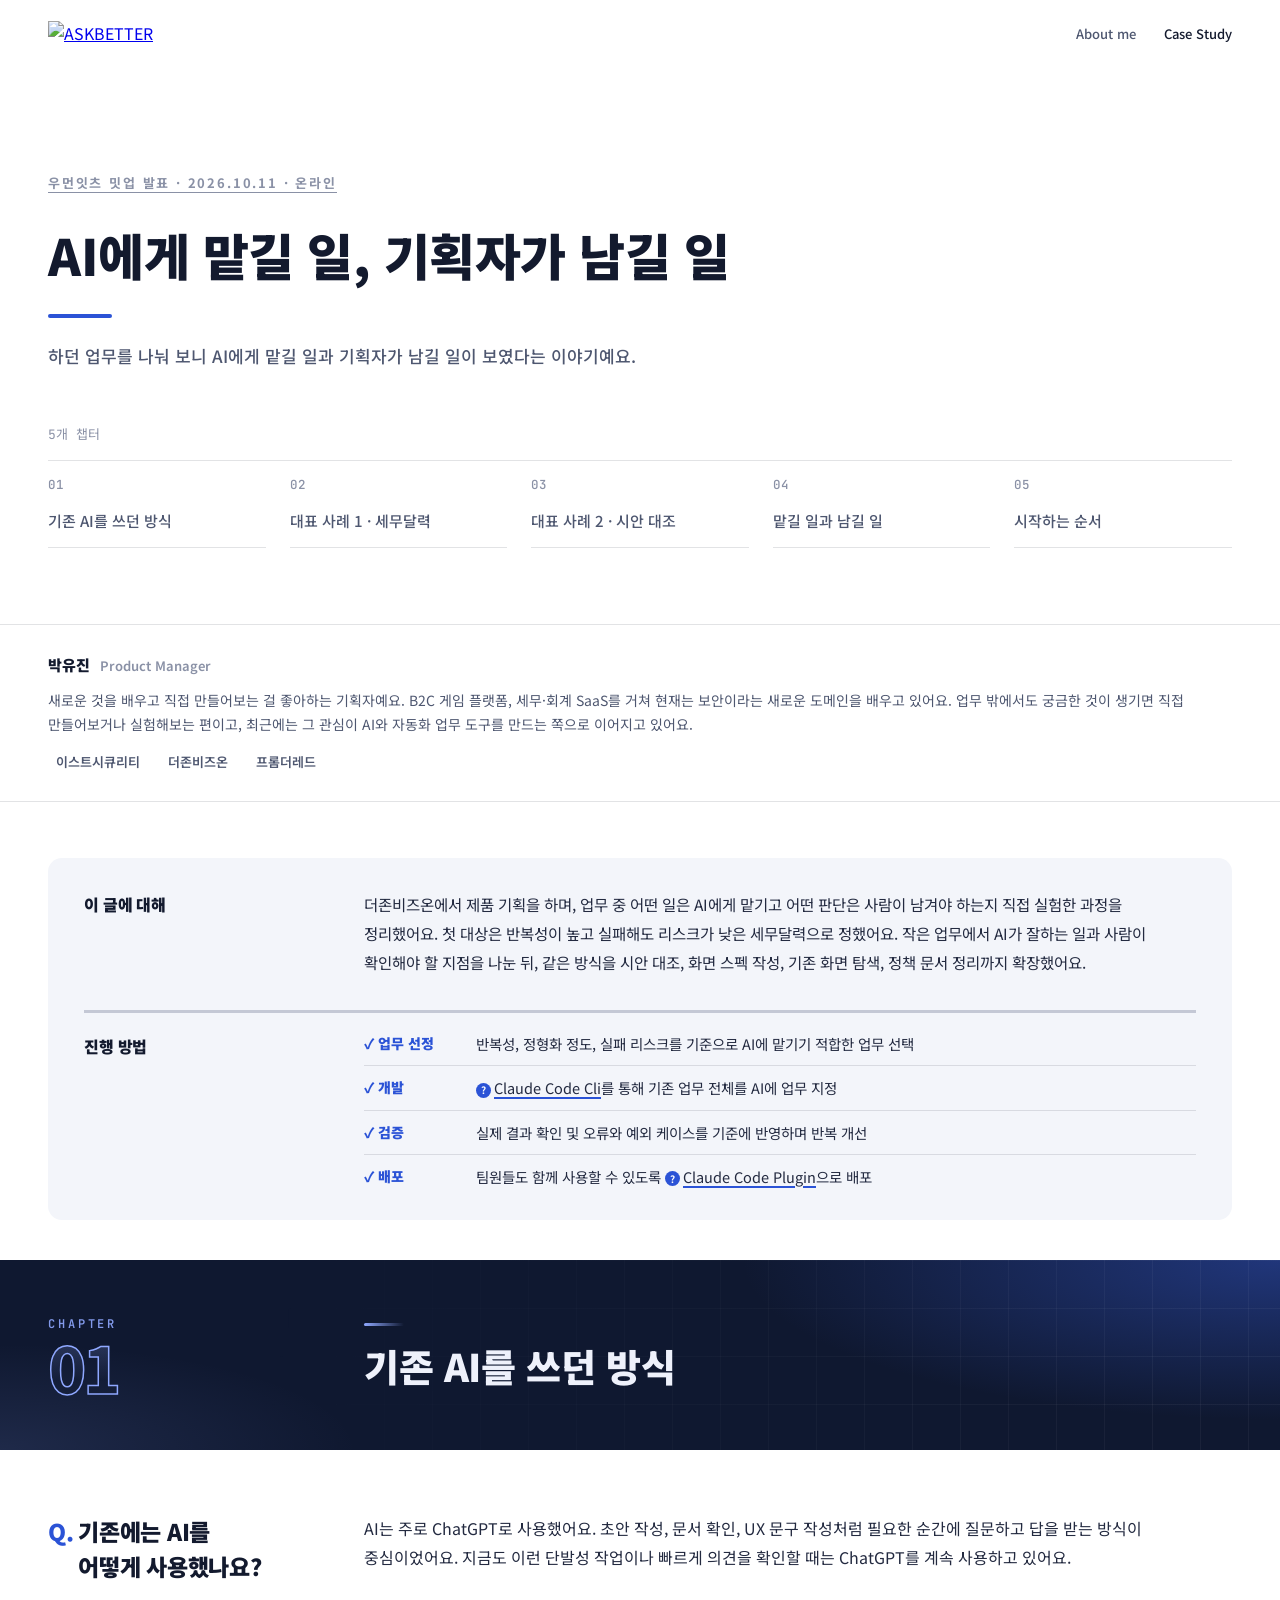
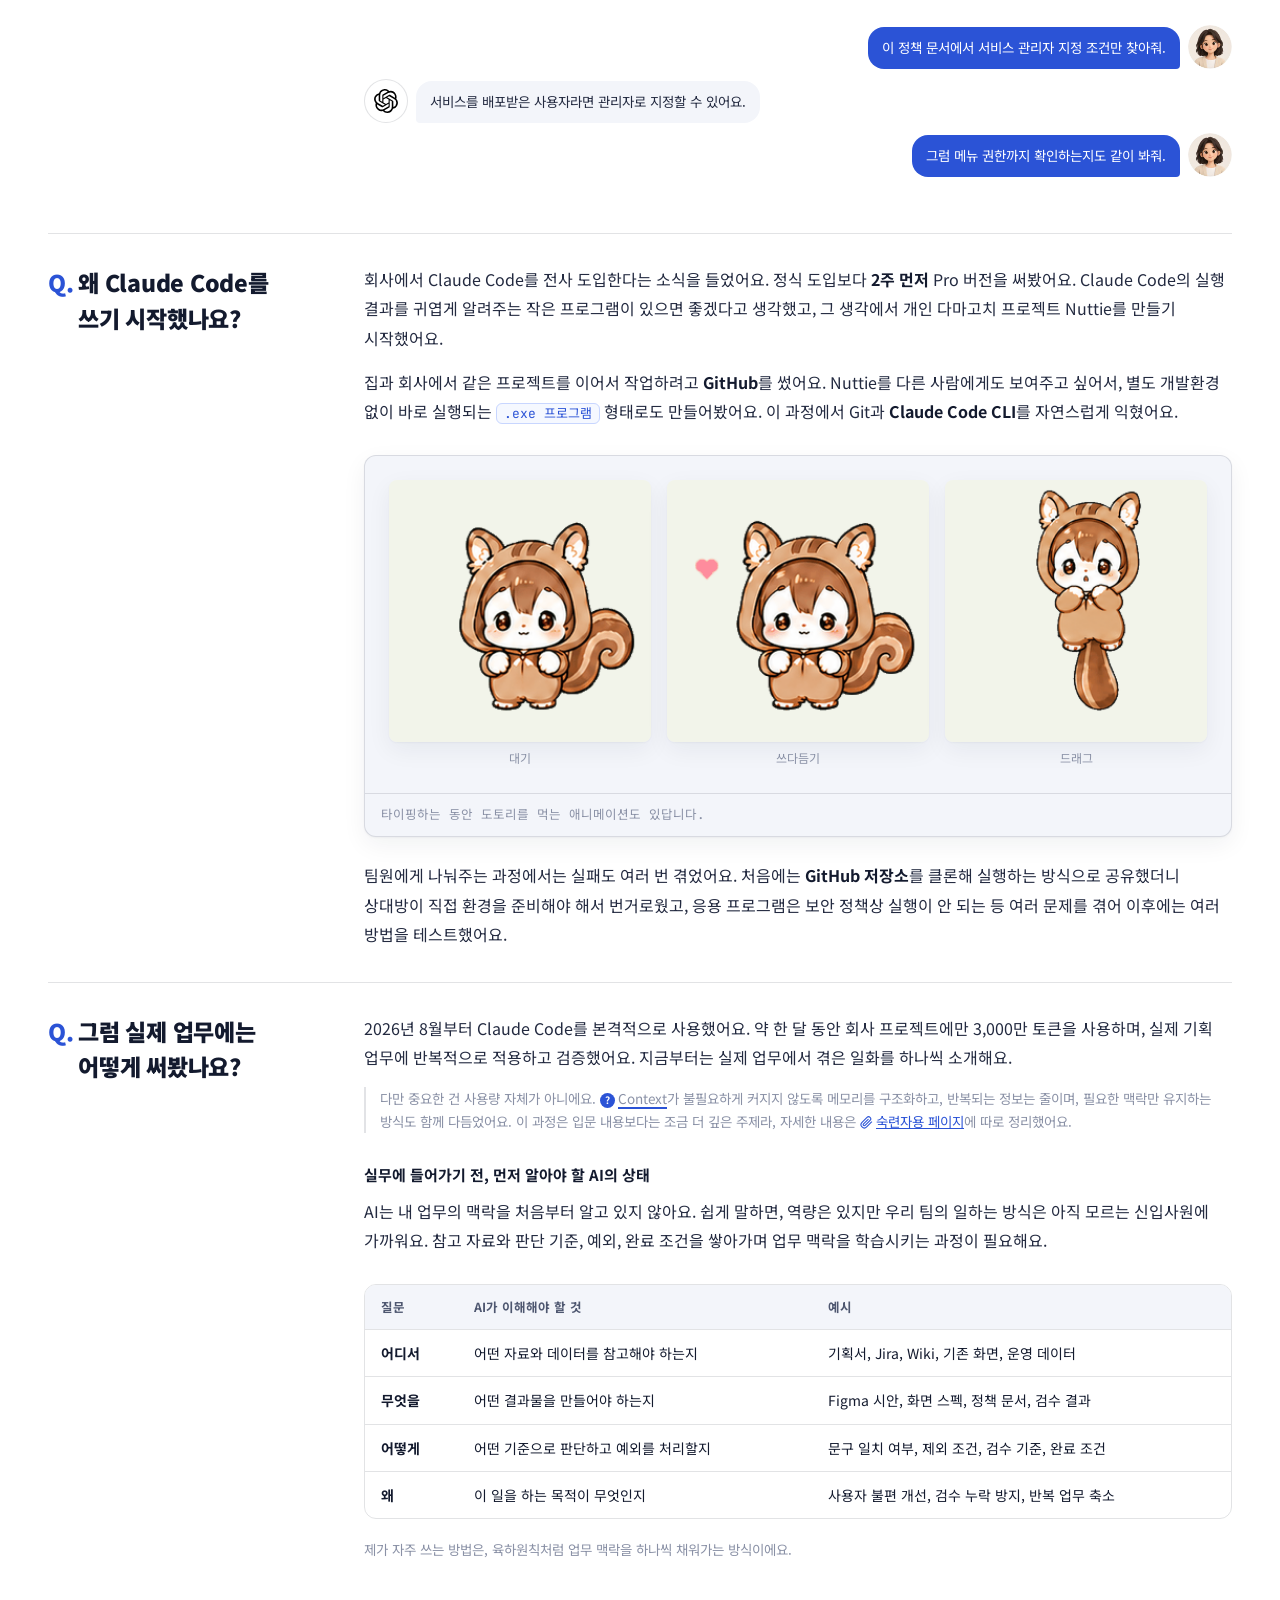
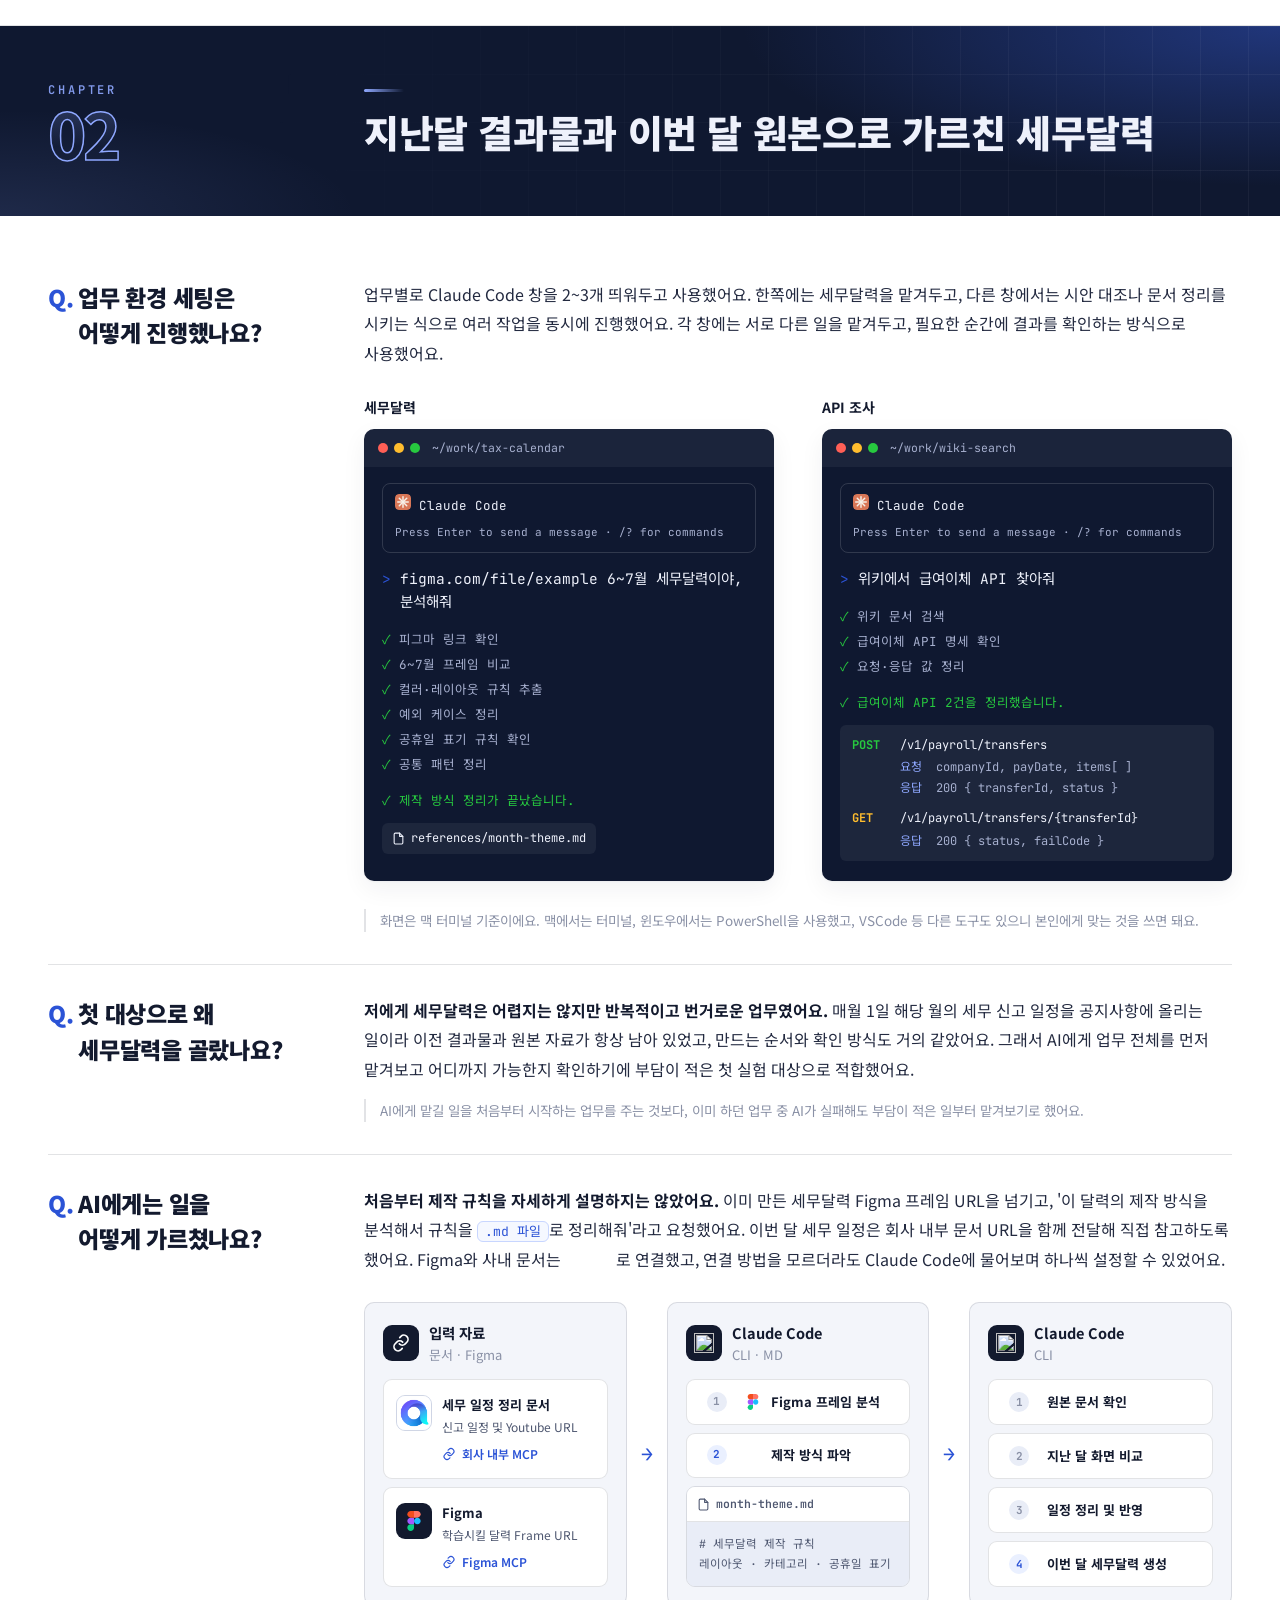
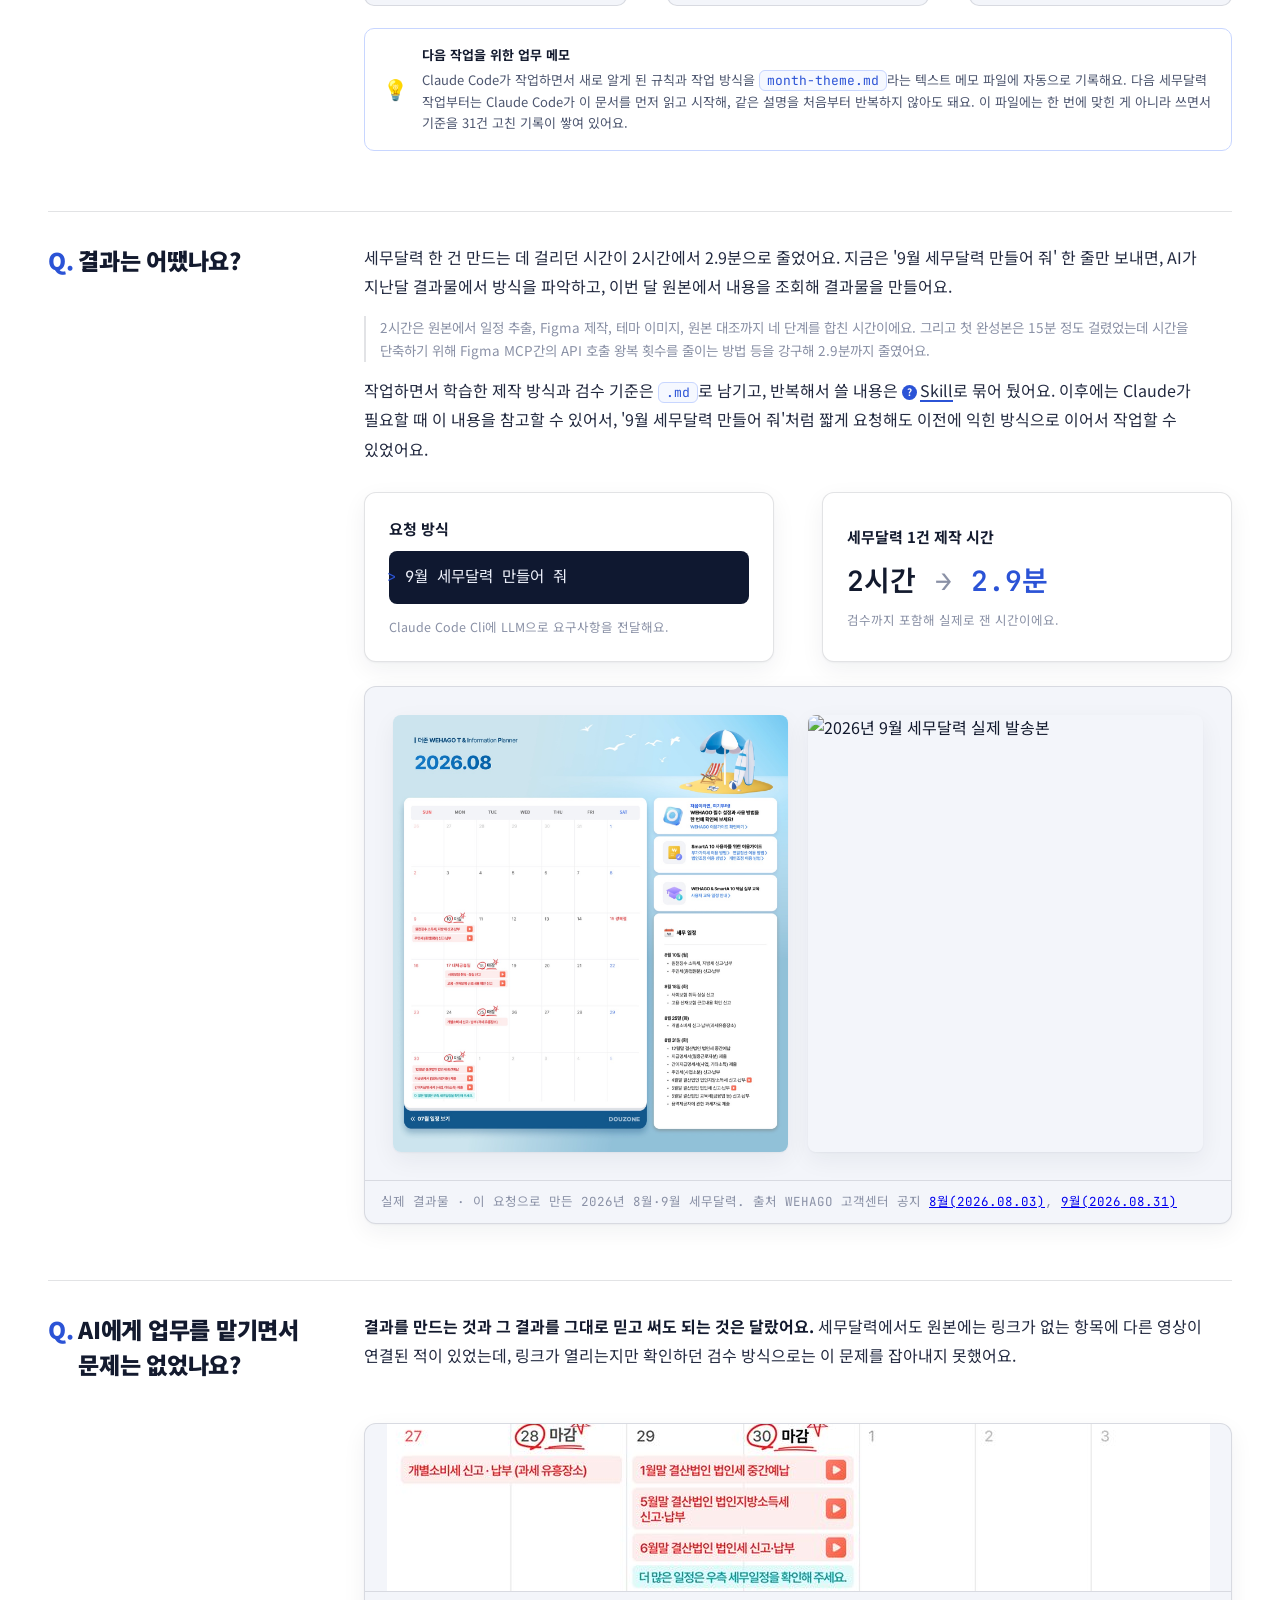
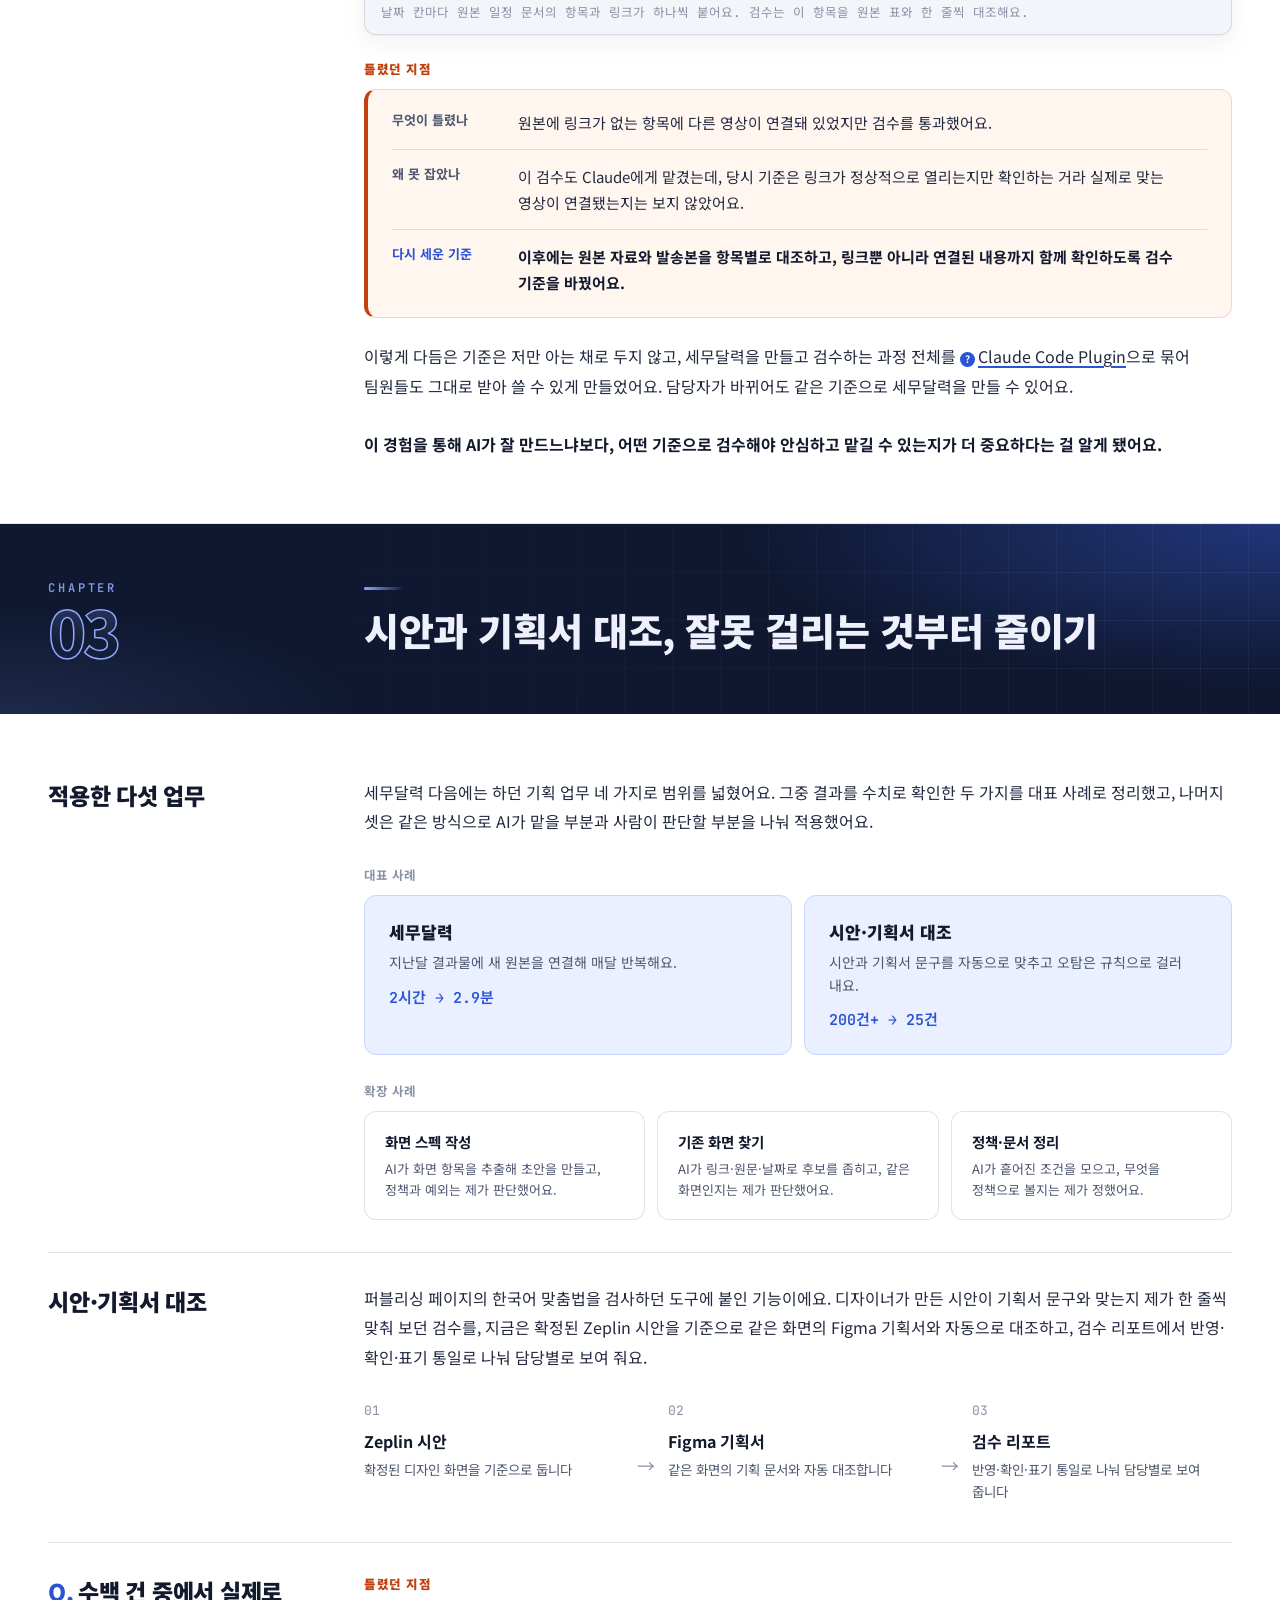
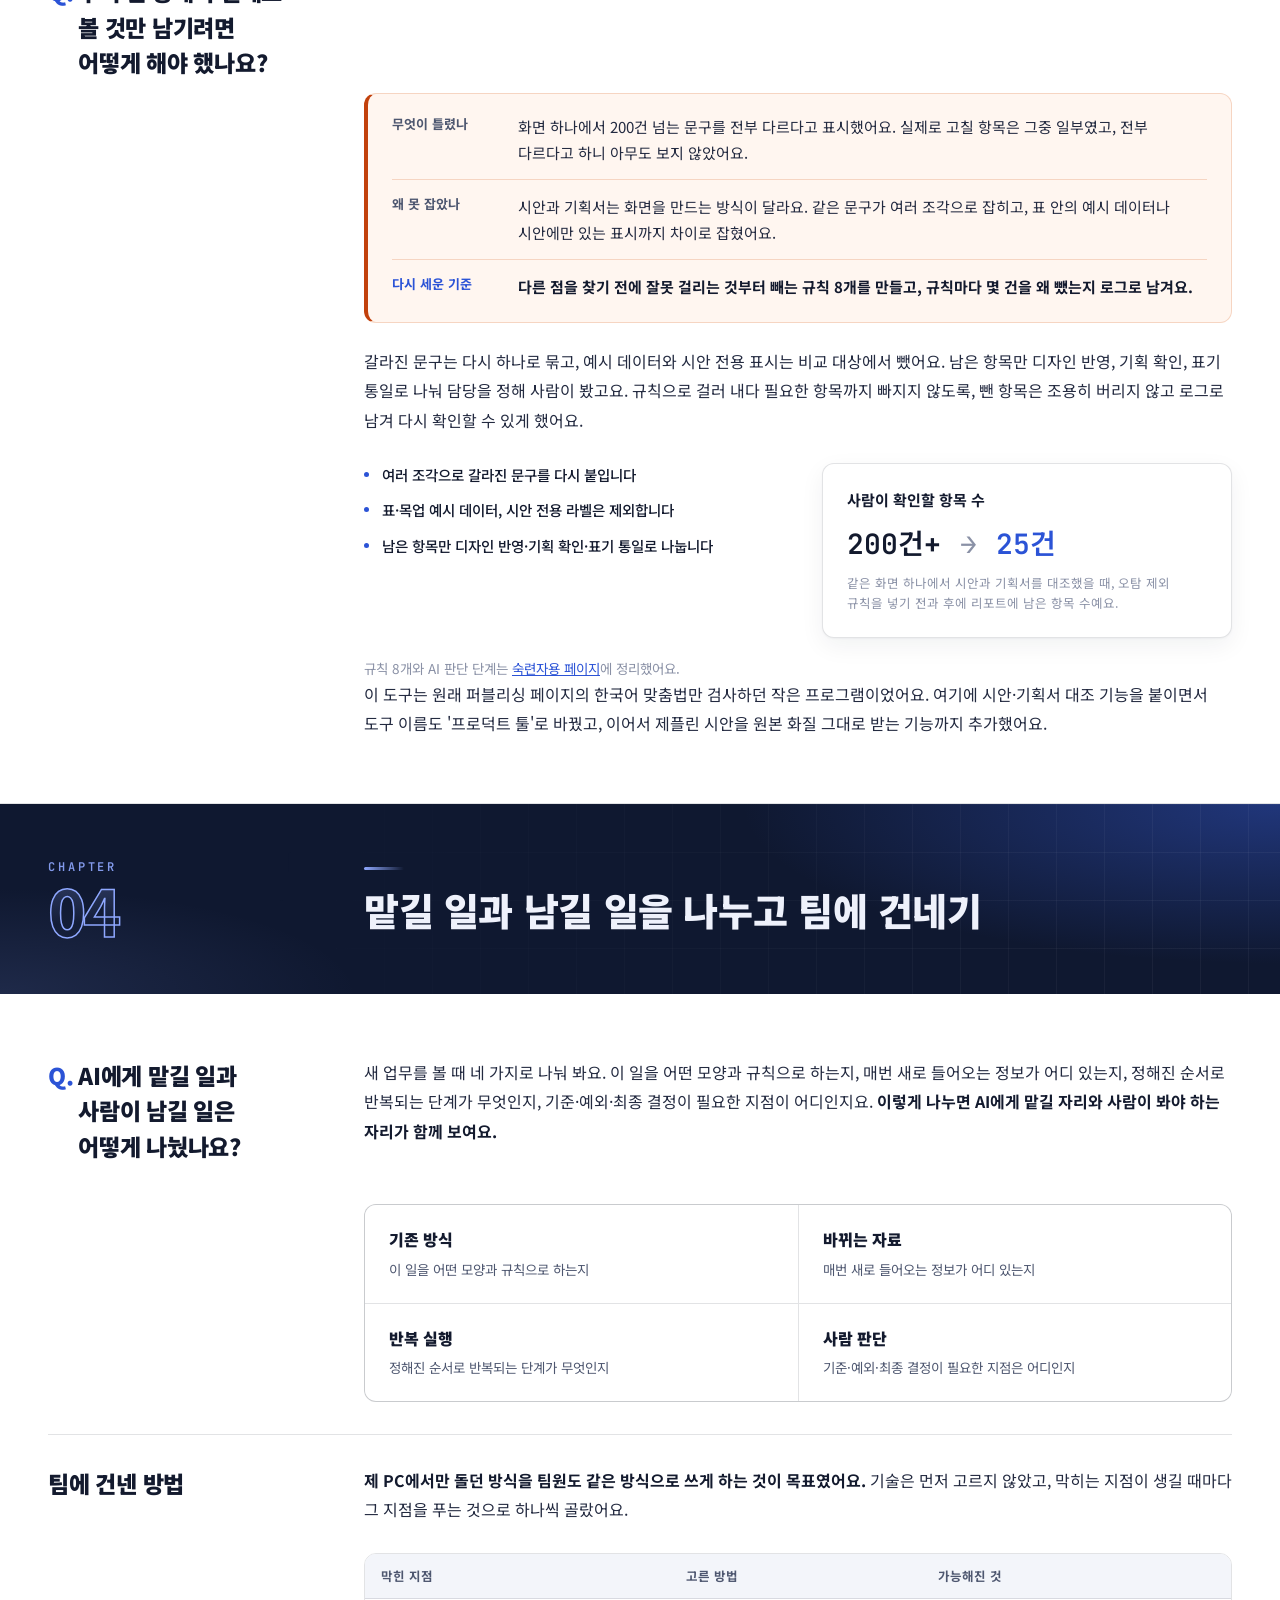
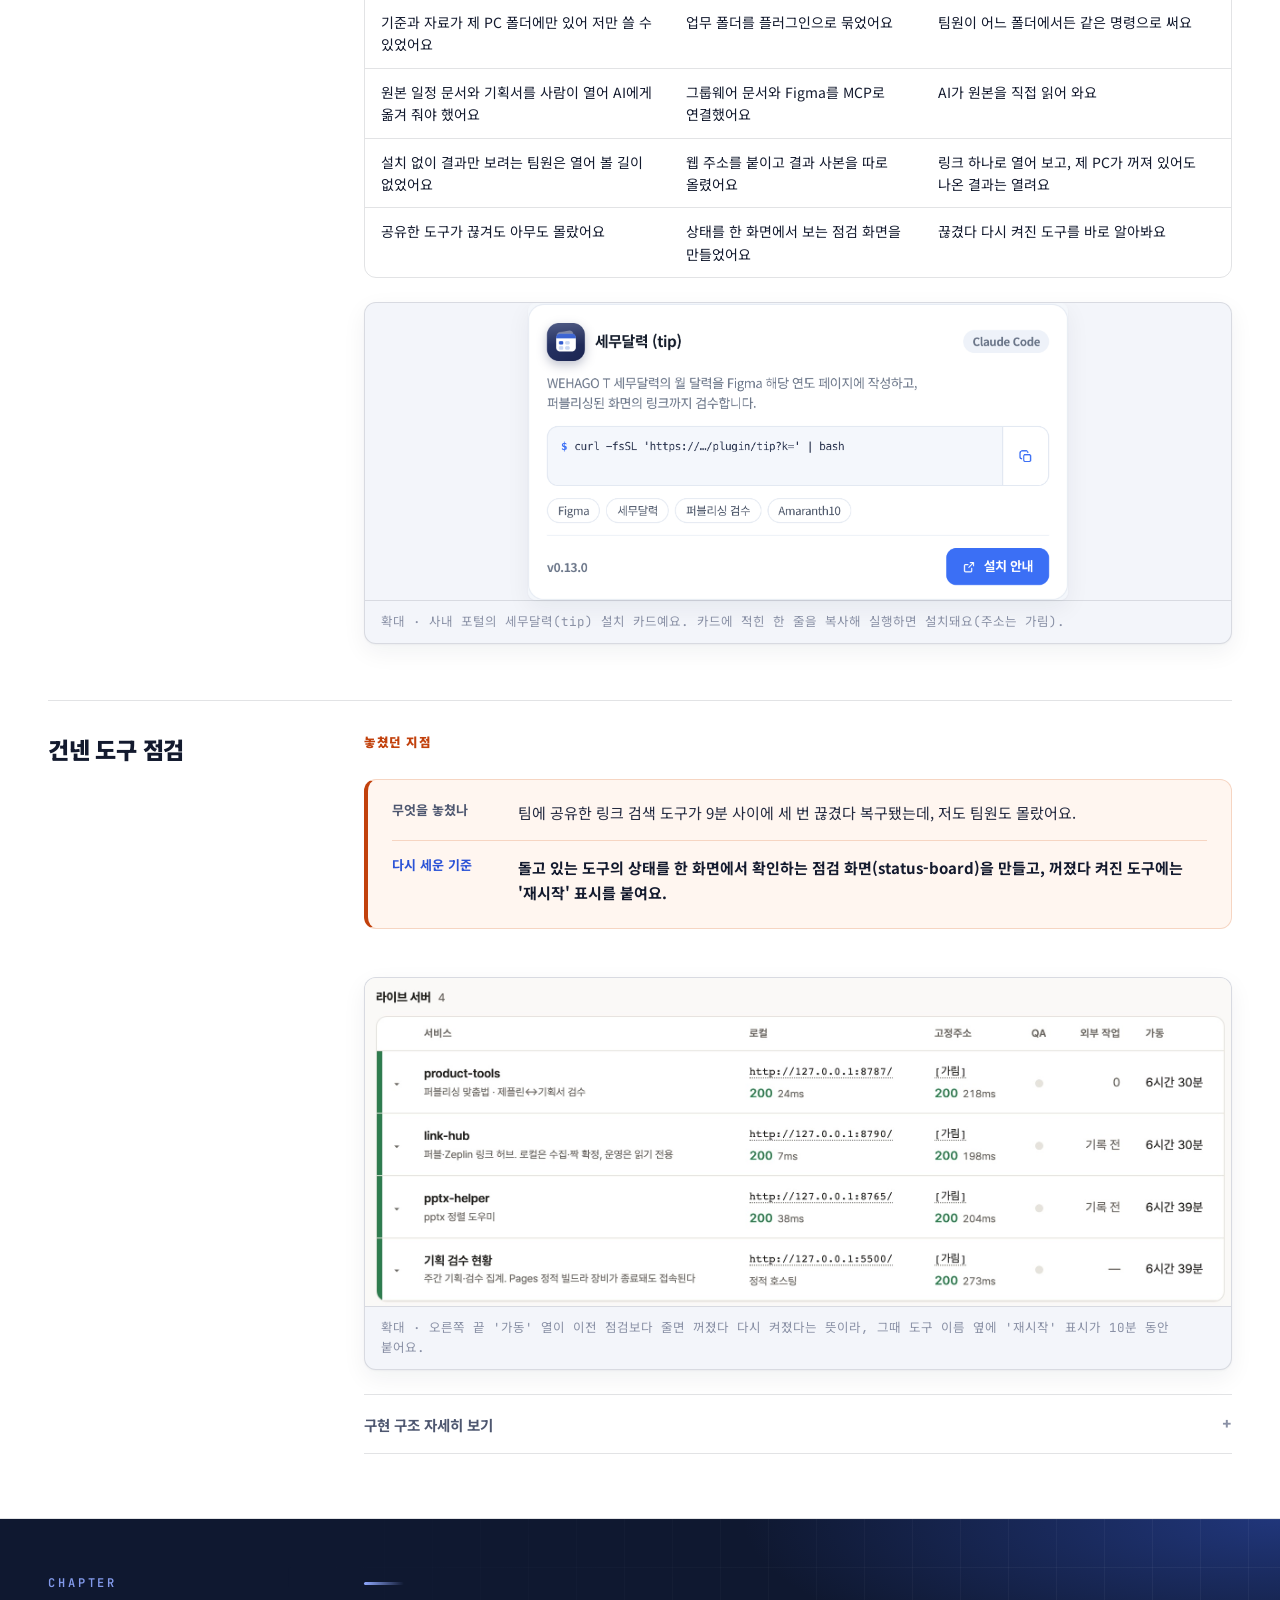
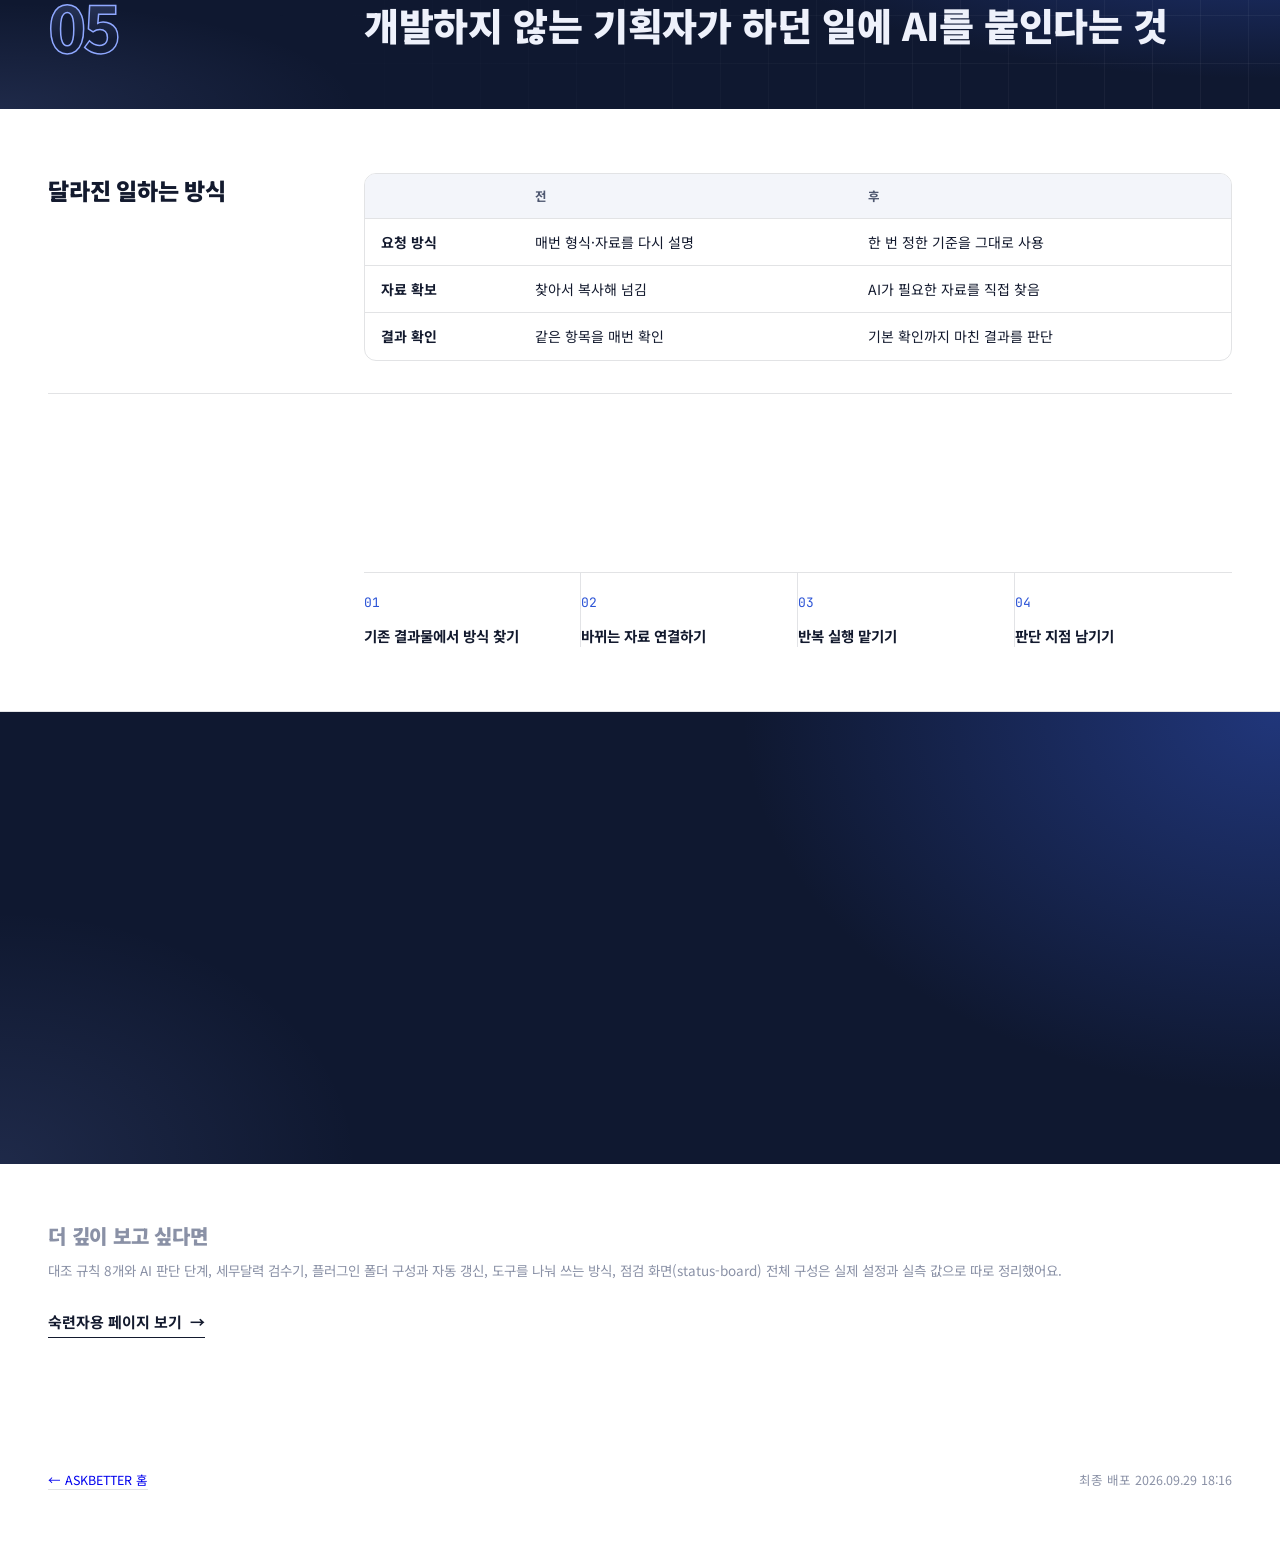
==== case-study.html @ 825a307d "세무달력 링크 오류 케이스에 플러그인 배포 이야기 추가, 시안 대조 도구의 맞춤법 검사기 출발점과 기능 확장 서사 보강 Co-Authored-By: Claude Sonnet 5 <" ====
<!doctype html>
<html lang="ko" data-site-title="story.title">
<head>
<meta charset="utf-8">
<meta name="viewport" content="width=device-width, initial-scale=1">
<title>ASKBETTER | AI Workflow Case Study</title>
<!-- og:start -->
<meta name="description" content="하던 업무를 나눠 보니 AI에게 맡길 일과 기획자가 남길 일이 보였어요. 세무달력 한 건을 2시간에서 2.9분으로 줄인 과정을 담았어요.">
<meta property="og:type" content="website">
<meta property="og:site_name" content="ASKBETTER">
<meta property="og:title" content="ASKBETTER | AI에게 맡길 일, 기획자가 남길 일">
<meta property="og:description" content="하던 업무를 나눠 보니 AI에게 맡길 일과 기획자가 남길 일이 보였어요. 세무달력 한 건을 2시간에서 2.9분으로 줄인 과정을 담았어요.">
<meta property="og:url" content="https://askbetter.studio54.workers.dev/case-study">
<meta property="og:image" content="https://askbetter.studio54.workers.dev/assets/og/case-study.png">
<meta property="og:image:width" content="1200">
<meta property="og:image:height" content="630">
<meta property="og:locale" content="ko_KR">
<meta name="twitter:card" content="summary_large_image">
<!-- og:end -->
<link rel="icon" href="assets/brand/favicon.ico" sizes="any">
<link rel="icon" type="image/png" sizes="32x32" href="assets/brand/favicon-32.png">
<link rel="icon" type="image/svg+xml" href="assets/brand/favicon.svg">
<link rel="apple-touch-icon" href="assets/brand/favicon-180.png">
<link rel="stylesheet" href="assets/tokens.css">
<link rel="stylesheet" href="assets/story.css">
<link rel="stylesheet" href="assets/nav.css">
</head>
<body>
<article>

  <nav class="nav" id="nav">
    <div class="page">
      <a class="id" href="index.html"><img src="assets/brand/askbetter-logo.svg" alt="ASKBETTER"></a>
      <div class="links">
        <a href="index.html#about" data-site="nav.about">About me</a>
        <a href="case-study.html" data-site-href="story.href" data-site="nav.story" aria-current="page">Case Study</a>
      </div>
    </div>
  </nav>

  <!-- Cover -->
  <section class="cover">
    <div class="wrap narrow">
      <div class="brand"><a href="https://wtech.or.kr/sub/board/meetup/15" data-site-href="talk.href" data-site="talk.label" target="_blank" rel="noopener">우먼잇츠 밋업 발표 · 2026.10.11 · 온라인</a></div>
      <h1>AI에게 맡길 일, 기획자가 남길 일</h1>
      <div class="rule"></div>
      <p class="sub">하던 업무를 나눠 보니 AI에게 맡길 일과 기획자가 남길 일이 보였다는 이야기예요.</p>
      <nav class="toc" aria-label="목차">
        <div class="toc-head"></div>
        <ol>
        </ol>
      </nav>
    </div>
  </section>

  <!-- Author -->
  <section class="author">
    <div class="wrap narrow">
      <p class="who"><b data-site="hero.name">박유진</b><span data-site="hero.role">Product Manager</span></p>
      <p class="who-intro">새로운 것을 배우고 직접 만들어보는 걸 좋아하는 기획자예요. B2C 게임 플랫폼, 세무·회계 SaaS를 거쳐 현재는 보안이라는 새로운 도메인을 배우고 있어요. 업무 밖에서도 궁금한 것이 생기면 직접 만들어보거나 실험해보는 편이고, 최근에는 그 관심이 AI와 자동화 업무 도구를 만드는 쪽으로 이어지고 있어요.</p>
      <div class="who-career">
        <span class="co-mini"><img src="assets/logos/estsecurity.png" alt="">이스트시큐리티</span>
        <span class="co-mini"><img src="assets/logos/douzone.png" alt="">더존비즈온</span>
        <span class="co-mini"><img src="assets/logos/fromthered.png" alt="">프롬더레드</span>
      </div>
    </div>
  </section>

  <!-- Guest -->
  <section class="guest-sec">
    <div class="wrap narrow">
      <div class="guest">
        <h2>이 글에 대해</h2>
        <p>더존비즈온에서 제품 기획을 하며, 업무 중 어떤 일은 AI에게 맡기고 어떤 판단은 사람이 남겨야 하는지 직접 실험한 과정을 정리했어요.
첫 대상은 반복성이 높고 실패해도 리스크가 낮은 세무달력으로 정했어요. 작은 업무에서 AI가 잘하는 일과 사람이 확인해야 할 지점을 나눈 뒤, 같은 방식을 시안 대조, 화면 스펙 작성, 기존 화면 탐색, 정책 문서 정리까지 확장했어요.</p>
        <h2 class="role-h">진행 방법</h2>
        <div class="role-strip" aria-label="진행 방법">
        <div class="role"><div class="k">업무 선정</div><div class="d">반복성, 정형화 정도, 실패 리스크를 기준으로 AI에 맡기기 적합한 업무 선택</div></div>
        <div class="role"><div class="k">개발</div><div class="d"><span class="term" data-term="cli">Claude Code Cli</span>를 통해 기존 업무 전체를 AI에 업무 지정</div></div>
        <div class="role"><div class="k">검증</div><div class="d">실제 결과 확인 및 오류와 예외 케이스를 기준에 반영하며 반복 개선 </div></div>
        <div class="role"><div class="k">배포</div><div class="d">팀원들도 함께 사용할 수 있도록 <span class="term" data-term="plugin">Claude Code Plugin</span>으로 배포</div></div>
        </div>
      </div>
    </div>
  </section>

  <!-- 01 -->
  <section class="chapter" data-toc="기존 AI를 쓰던 방식">
    <div class="wrap narrow">
      <div class="num"></div>
      <div><h2>기존 AI를 쓰던 방식</h2></div>
    </div>
  </section>

  <section class="section">
    <div class="wrap narrow">
      <h3 class="q">기존에는 AI를 어떻게 사용했나요?</h3>
      <div class="a">
        <p>AI는 주로 ChatGPT로 사용했어요. 초안 작성, 문서 확인, UX 문구 작성처럼 필요한 순간에 질문하고 답을 받는 방식이 중심이었어요. 지금도 이런 단발성 작업이나 빠르게 의견을 확인할 때는 ChatGPT를 계속 사용하고 있어요.</p>
      </div>
      <div class="chat">
        <div class="msg me"><p>이 정책 문서에서 서비스 관리자 지정 조건만 찾아줘.</p><span class="avatar avatar-me"><img src="assets/logos/avatar-me.jpg" alt="나"></span></div>
        <div class="msg ai"><span class="avatar avatar-gpt"><img src="assets/logos/openai.svg" alt="ChatGPT"></span><p>서비스를 배포받은 사용자라면 관리자로 지정할 수 있어요.</p></div>
        <div class="msg me"><p>그럼 메뉴 권한까지 확인하는지도 같이 봐줘.</p><span class="avatar avatar-me"><img src="assets/logos/avatar-me.jpg" alt="나"></span></div>
      </div>

      <h3 class="q">왜 Claude Code를 쓰기 시작했나요?</h3>
      <div class="a">
        <p>회사에서 Claude Code를 전사 도입한다는 소식을 들었어요. 정식 도입보다 <strong>2주 먼저</strong> Pro 버전을 써봤어요. Claude Code의 실행 결과를 귀엽게 알려주는 작은 프로그램이 있으면 좋겠다고 생각했고, 그 생각에서 개인 다마고치 프로젝트 Nuttie를 만들기 시작했어요.</p>
        <p>집과 회사에서 같은 프로젝트를 이어서 작업하려고 <strong>GitHub</strong>를 썼어요. Nuttie를 다른 사람에게도 보여주고 싶어서, 별도 개발환경 없이 바로 실행되는 <span class="mono-tag">.exe 프로그램</span> 형태로도 만들어봤어요. 이 과정에서 Git과 <strong>Claude Code CLI</strong>를 자연스럽게 익혔어요.</p>
      </div>
      <div class="shot tiny">
        <div class="trio">
          <figure>
            <img src="assets/nuttie-idle.gif" alt="Nuttie가 화면 구석에서 대기하며 눈을 깜빡이는 모습" loading="lazy">
            <figcaption>대기</figcaption>
          </figure>
          <figure>
            <img src="assets/nuttie-pat.gif" alt="Nuttie를 쓰다듬을 때 눈을 감고 웃는 모습" loading="lazy">
            <figcaption>쓰다듬기</figcaption>
          </figure>
          <figure>
            <img src="assets/nuttie-drag.gif" alt="Nuttie를 드래그하면 머리부터 매달리는 모습" loading="lazy">
            <figcaption>드래그</figcaption>
          </figure>
        </div>
        <div class="cap">타이핑하는 동안 도토리를 먹는 애니메이션도 있답니다.</div>
      </div>
      <div class="a">
        <p>팀원에게 나눠주는 과정에서는 실패도 여러 번 겪었어요. 처음에는 <strong>GitHub 저장소</strong>를 클론해 실행하는 방식으로 공유했더니 상대방이 직접 환경을 준비해야 해서 번거로웠고, 응용 프로그램은 보안 정책상 실행이 안 되는 등 여러 문제를 겪어 이후에는 여러 방법을 테스트했어요.</p>
      </div>

      <h3 class="q">그럼 실제 업무에는 어떻게 써봤나요?</h3>
      <div class="a">
        <p>2026년 8월부터 Claude Code를 본격적으로 사용했어요. 약 한 달 동안 회사 프로젝트에만 <span data-site="metrics.tokens">3,000만</span> 토큰을 사용하며, 실제 기획 업무에 반복적으로 적용하고 검증했어요. 지금부터는 실제 업무에서 겪은 일화를 하나씩 소개해요.</p>
        <p class="annot">다만 중요한 건 사용량 자체가 아니에요. <span class="term" data-term="context">Context</span>가 불필요하게 커지지 않도록 메모리를 구조화하고, 반복되는 정보는 줄이며, 필요한 맥락만 유지하는 방식도 함께 다듬었어요. 이 과정은 입문 내용보다는 조금 더 깊은 주제라, 자세한 내용은 <a href="deep-dive.html"><svg viewBox="0 0 24 24" fill="none" stroke="currentColor" stroke-width="2" stroke-linecap="round" stroke-linejoin="round"><path d="M21.44 11.05l-9.19 9.19a6 6 0 0 1-8.49-8.49l9.19-9.19a4 4 0 0 1 5.66 5.66l-9.19 9.19a2 2 0 0 1-2.83-2.83l8.49-8.48"/></svg>숙련자용 페이지</a>에 따로 정리했어요.</p>
      </div>
      <div class="a">
        <p class="mini-h">실무에 들어가기 전, 먼저 알아야 할 AI의 상태</p>
        <p>AI는 내 업무의 맥락을 처음부터 알고 있지 않아요. 쉽게 말하면, 역량은 있지만 우리 팀의 일하는 방식은 아직 모르는 신입사원에 가까워요. 참고 자료와 판단 기준, 예외, 완료 조건을 쌓아가며 업무 맥락을 학습시키는 과정이 필요해요.</p>
      </div>
      <div class="tbl-wrap">
        <table>
          <thead><tr><th>질문</th><th>AI가 이해해야 할 것</th><th>예시</th></tr></thead>
          <tbody>
            <tr><td class="nm">어디서</td><td>어떤 자료와 데이터를 참고해야 하는지</td><td>기획서, Jira, Wiki, 기존 화면, 운영 데이터</td></tr>
            <tr><td class="nm">무엇을</td><td>어떤 결과물을 만들어야 하는지</td><td>Figma 시안, 화면 스펙, 정책 문서, 검수 결과</td></tr>
            <tr><td class="nm">어떻게</td><td>어떤 기준으로 판단하고 예외를 처리할지</td><td>문구 일치 여부, 제외 조건, 검수 기준, 완료 조건</td></tr>
            <tr><td class="nm">왜</td><td>이 일을 하는 목적이 무엇인지</td><td>사용자 불편 개선, 검수 누락 방지, 반복 업무 축소</td></tr>
          </tbody>
        </table>
      </div>
      <p class="more">제가 자주 쓰는 방법은, 육하원칙처럼 업무 맥락을 하나씩 채워가는 방식이에요.</p>
    </div>
  </section>

  <!-- 02 -->
  <section class="chapter" data-toc="대표 사례 1 · 세무달력">
    <div class="wrap narrow">
      <div class="num"></div>
      <div><h2>지난달 결과물과 이번 달 원본으로 가르친 세무달력</h2></div>
    </div>
  </section>

  <section class="section">
    <div class="wrap narrow">
      <h3 class="q">업무 환경 세팅은 어떻게 진행했나요?</h3>
      <div class="a">
        <p>업무별로 Claude Code 창을 2~3개 띄워두고 사용했어요. 한쪽에는 세무달력을 맡겨두고, 다른 창에서는 시안 대조나 문서 정리를 시키는 식으로 여러 작업을 동시에 진행했어요. 각 창에는 서로 다른 일을 맡겨두고, 필요한 순간에 결과를 확인하는 방식으로 사용했어요.</p>
      </div>
      <div class="cols-2">
        <div class="term-card">
          <div class="term-label">세무달력</div>
          <div class="term-win">
            <div class="term-bar"><span class="dot r"></span><span class="dot y"></span><span class="dot g"></span><span class="term-path">~/work/tax-calendar</span></div>
            <div class="term-body">
              <div class="term-banner"><span class="term-badge"><svg viewBox="0 0 24 24" aria-hidden="true"><rect width="24" height="24" rx="6" fill="#D97757"/><g fill="#F7F0E8"><rect x="10.9" y="3" width="2.2" height="18" rx="1.1"/><rect x="10.9" y="3" width="2.2" height="18" rx="1.1" transform="rotate(45 12 12)"/><rect x="10.9" y="3" width="2.2" height="18" rx="1.1" transform="rotate(90 12 12)"/><rect x="10.9" y="3" width="2.2" height="18" rx="1.1" transform="rotate(135 12 12)"/></g></svg></span>Claude Code<span class="term-hint">Press Enter to send a message · /? for commands</span></div>
              <div class="cmd">figma.com/file/example 6~7월 세무달력이야, 분석해줘</div>
              <ul class="term-log">
                <li>피그마 링크 확인</li>
                <li>6~7월 프레임 비교</li>
                <li>컬러·레이아웃 규칙 추출</li>
                <li>예외 케이스 정리</li>
                <li>공휴일 표기 규칙 확인</li>
                <li>공통 패턴 정리</li>
              </ul>
              <div class="term-ok">✓ 제작 방식 정리가 끝났습니다.</div>
              <div class="term-file"><svg viewBox="0 0 24 24" fill="none" stroke="currentColor" stroke-width="2" stroke-linecap="round" stroke-linejoin="round"><path d="M14 2H6a2 2 0 0 0-2 2v16a2 2 0 0 0 2 2h12a2 2 0 0 0 2-2V8z"/><path d="M14 2v6h6"/></svg>references/month-theme.md</div>
            </div>
          </div>
        </div>
        <div class="term-card">
          <div class="term-label">API 조사</div>
          <div class="term-win">
            <div class="term-bar"><span class="dot r"></span><span class="dot y"></span><span class="dot g"></span><span class="term-path">~/work/wiki-search</span></div>
            <div class="term-body">
              <div class="term-banner"><span class="term-badge"><svg viewBox="0 0 24 24" aria-hidden="true"><rect width="24" height="24" rx="6" fill="#D97757"/><g fill="#F7F0E8"><rect x="10.9" y="3" width="2.2" height="18" rx="1.1"/><rect x="10.9" y="3" width="2.2" height="18" rx="1.1" transform="rotate(45 12 12)"/><rect x="10.9" y="3" width="2.2" height="18" rx="1.1" transform="rotate(90 12 12)"/><rect x="10.9" y="3" width="2.2" height="18" rx="1.1" transform="rotate(135 12 12)"/></g></svg></span>Claude Code<span class="term-hint">Press Enter to send a message · /? for commands</span></div>
              <div class="cmd">위키에서 급여이체 API 찾아줘</div>
              <ul class="term-log">
                <li>위키 문서 검색</li>
                <li>급여이체 API 명세 확인</li>
                <li>요청·응답 값 정리</li>
              </ul>
              <div class="term-ok">✓ 급여이체 API 2건을 정리했습니다.</div>
              <div class="term-api">
                <div class="ep"><span class="m post">POST</span>/v1/payroll/transfers</div>
                <div class="kv"><span class="k">요청</span><span>companyId, payDate, items[ ]</span></div>
                <div class="kv"><span class="k">응답</span><span>200 { transferId, status }</span></div>
                <div class="ep"><span class="m get">GET</span>/v1/payroll/transfers/{transferId}</div>
                <div class="kv"><span class="k">응답</span><span>200 { status, failCode }</span></div>
              </div>
            </div>
          </div>
        </div>
      </div>
      <div class="a">
        <p class="annot">화면은 맥 터미널 기준이에요. 맥에서는 터미널, 윈도우에서는 PowerShell을 사용했고, VSCode 등 다른 도구도 있으니 본인에게 맞는 것을 쓰면 돼요.</p>
      </div>

      <h3 class="q">첫 대상으로 왜 세무달력을 골랐나요?</h3>
      <div class="a">
        <p><strong>저에게 세무달력은 어렵지는 않지만 반복적이고 번거로운 업무였어요.</strong> 매월 1일 해당 월의 세무 신고 일정을 공지사항에 올리는 일이라 이전 결과물과 원본 자료가 항상 남아 있었고, 만드는 순서와 확인 방식도 거의 같았어요. 그래서 AI에게 업무 전체를 먼저 맡겨보고 어디까지 가능한지 확인하기에 부담이 적은 첫 실험 대상으로 적합했어요.</p>
        <p class="annot">AI에게 맡길 일을 처음부터 시작하는 업무를 주는 것보다, 이미 하던 업무 중 AI가 실패해도 부담이 적은 일부터 맡겨보기로 했어요.</p>
      </div>

      <h3 class="q">AI에게는 일을 어떻게 가르쳤나요?</h3>
      <div class="a">
        <p><strong>처음부터 제작 규칙을 자세하게 설명하지는 않았어요.</strong> 이미 만든 세무달력 Figma 프레임 URL을 넘기고, '이 달력의 제작 방식을 분석해서 규칙을 <span class="mono-tag">.md 파일</span>로 정리해줘'라고 요청했어요. 이번 달 세무 일정은 회사 내부 문서 URL을 함께 전달해 직접 참고하도록 했어요. Figma와 사내 문서는 <span class="term" data-term="mcp">MCP</span>로 연결했고, 연결 방법을 모르더라도 Claude Code에 물어보며 하나씩 설정할 수 있었어요.</p>
      </div>
      <div class="formula">
        <div class="box">
          <div class="box-head">
            <div class="icon-tile dark">
              <svg viewBox="0 0 24 24" fill="none" stroke="currentColor" stroke-width="2" stroke-linecap="round" stroke-linejoin="round"><path d="M10 13a5 5 0 0 0 7.07 0l1.93-1.93a5 5 0 0 0-7.07-7.07L10.5 5.5"/><path d="M14 11a5 5 0 0 0-7.07 0L5 12.93a5 5 0 0 0 7.07 7.07L13.5 18.5"/></svg>
            </div>
            <div>
              <div class="t">입력 자료</div>
              <div class="d faint">문서 · Figma</div>
            </div>
          </div>
          <div class="input-list">
            <div class="input-card">
              <div class="icon-tile tint"><img src="assets/logos/amaranth10.png" alt=""></div>
              <div>
                <div class="ct">세무 일정 정리 문서</div>
                <div class="cd">신고 일정 및 Youtube URL</div>
                <div class="mcp-tag">
                  <svg viewBox="0 0 24 24" fill="none" stroke="currentColor" stroke-width="2" stroke-linecap="round" stroke-linejoin="round"><path d="M10 13a5 5 0 0 0 7.07 0l1.93-1.93a5 5 0 0 0-7.07-7.07L10.5 5.5"/><path d="M14 11a5 5 0 0 0-7.07 0L5 12.93a5 5 0 0 0 7.07 7.07L13.5 18.5"/></svg>회사 내부 MCP
                </div>
              </div>
            </div>
            <div class="input-card">
              <div class="icon-tile dark"><img src="assets/logos/figma.svg" alt=""></div>
              <div>
                <div class="ct">Figma</div>
                <div class="cd">학습시킬 달력 Frame URL</div>
                <div class="mcp-tag">
                  <svg viewBox="0 0 24 24" fill="none" stroke="currentColor" stroke-width="2" stroke-linecap="round" stroke-linejoin="round"><path d="M10 13a5 5 0 0 0 7.07 0l1.93-1.93a5 5 0 0 0-7.07-7.07L10.5 5.5"/><path d="M14 11a5 5 0 0 0-7.07 0L5 12.93a5 5 0 0 0 7.07 7.07L13.5 18.5"/></svg>Figma MCP
                </div>
              </div>
            </div>
          </div>
        </div>
        <div class="op">→</div>
        <div class="box">
          <div class="box-head">
            <div class="icon-tile dark"><img src="assets/logos/claude.svg" alt=""></div>
            <div>
              <div class="t">Claude Code</div>
              <div class="d faint">CLI · MD</div>
            </div>
          </div>
          <div class="stage">
            <div class="stage-item"><span class="n-slot"><span class="n">1</span></span><img src="assets/logos/figma.svg" alt="" class="step-logo">Figma 프레임 분석</div>
            <div class="stage-item"><span class="n-slot"><span class="n">2</span></span><img src="assets/logos/claude.svg" alt="" class="step-logo">제작 방식 파악</div>
          </div>
          <div class="md-preview">
            <div class="head"><svg viewBox="0 0 24 24" fill="none" stroke="currentColor" stroke-width="2" stroke-linecap="round" stroke-linejoin="round"><path d="M14 2H6a2 2 0 0 0-2 2v16a2 2 0 0 0 2 2h12a2 2 0 0 0 2-2V8z"/><path d="M14 2v6h6"/></svg>month-theme.md</div>
            <div class="body">
              <div># 세무달력 제작 규칙</div>
              <div>레이아웃 · 카테고리 · 공휴일 표기</div>
            </div>
          </div>
        </div>
        <div class="op">→</div>
        <div class="box">
          <div class="box-head">
            <div class="icon-tile dark"><img src="assets/logos/claude.svg" alt=""></div>
            <div>
              <div class="t">Claude Code</div>
              <div class="d faint">CLI</div>
            </div>
          </div>
          <div class="stage">
            <div class="stage-item"><span class="n-slot"><span class="n">1</span></span>원본 문서 확인</div>
            <div class="stage-item"><span class="n-slot"><span class="n">2</span></span>지난 달 화면 비교</div>
            <div class="stage-item"><span class="n-slot"><span class="n">3</span></span>일정 정리 및 반영</div>
            <div class="stage-item"><span class="n-slot"><span class="n">4</span></span>이번 달 세무달력 생성</div>
          </div>
        </div>
      </div>

      <div class="formula-note">
        <div class="fn-emoji">💡</div>
        <div class="fn-text">
          <div class="fn-label">다음 작업을 위한 업무 메모</div>
          <div class="fn-desc">Claude Code가 작업하면서 새로 알게 된 규칙과 작업 방식을 <span class="mono-tag">month-theme.md</span>라는 텍스트 메모 파일에 자동으로 기록해요. 다음 세무달력 작업부터는 Claude Code가 이 문서를 먼저 읽고 시작해, 같은 설명을 처음부터 반복하지 않아도 돼요. 이 파일에는 한 번에 맞힌 게 아니라 쓰면서 기준을 <span data-site="metrics.fixes">31건</span> 고친 기록이 쌓여 있어요.</div>
        </div>
      </div>

      <h3 class="q">결과는 어땠나요?</h3>
      <div class="a">
        <p>세무달력 한 건 만드는 데 걸리던 시간이 <span data-site="metrics.manual">2시간</span>에서 <span data-site="metrics.auto">2.9분</span>으로 줄었어요. 지금은 '9월 세무달력 만들어 줘' 한 줄만 보내면, AI가 지난달 결과물에서 방식을 파악하고, 이번 달 원본에서 내용을 조회해 결과물을 만들어요.</p>
        <p class="annot">2시간은 원본에서 일정 추출, Figma 제작, 테마 이미지, 원본 대조까지 네 단계를 합친 시간이에요. 그리고 첫 완성본은 15분 정도 걸렸었는데 시간을 단축하기 위해 Figma MCP간의 API 호출 왕복 횟수를 줄이는 방법 등을 강구해 2.9분까지 줄였어요.</p>
        <p>작업하면서 학습한 제작 방식과 검수 기준은 <span class="mono-tag">.md</span>로 남기고, 반복해서 쓸 내용은 <span class="term" data-term="skill">Skill</span>로 묶어 뒀어요. 이후에는 Claude가 필요할 때 이 내용을 참고할 수 있어서, '9월 세무달력 만들어 줘'처럼 짧게 요청해도 이전에 익힌 방식으로 이어서 작업할 수 있었어요.</p>
      </div>
      <div class="cols-2">
        <div class="prompt">
          <div class="label">요청 방식</div>
          <div class="cmd">9월 세무달력 만들어 줘</div>
          <div class="cap">Claude Code Cli에 LLM으로 요구사항을 전달해요.</div>
        </div>
        <div class="card">
          <div class="h">세무달력 1건 제작 시간</div>
          <div class="n mono"><span data-site="metrics.manual">2시간</span> <span class="arrow">→</span> <span class="to" data-site="metrics.auto">2.9분</span></div>
          <div class="cap">검수까지 포함해 실제로 잰 시간이에요.</div>
        </div>
      </div>
      <div class="shot portrait">
        <div class="pair">
          <img src="assets/tax-calendar-2026-08.jpg" alt="2026년 8월 세무달력 실제 발송본" loading="lazy">
          <img src="assets/tax-calendar-2026-09.jpg" alt="2026년 9월 세무달력 실제 발송본" loading="lazy">
        </div>
        <div class="cap">실제 결과물 · 이 요청으로 만든 2026년 8월·9월 세무달력. 출처 WEHAGO 고객센터 공지 <a href="https://wehagohelp.zendesk.com/hc/ko/articles/60707556848537" target="_blank" rel="noopener">8월(2026.08.03)</a>, <a href="https://wehagohelp.zendesk.com/hc/ko/articles/61741414841497" target="_blank" rel="noopener">9월(2026.08.31)</a></div>
      </div>
      <h3 class="q">AI에게 업무를 맡기면서 문제는 없었나요?</h3>
      <div class="a">
        <p><strong>결과를 만드는 것과 그 결과를 그대로 믿고 써도 되는 것은 달랐어요.</strong> 세무달력에서도 원본에는 링크가 없는 항목에 다른 영상이 연결된 적이 있었는데, 링크가 열리는지만 확인하던 검수 방식으로는 이 문제를 잡아내지 못했어요.</p>
      </div>
      <div class="shot zoom">
        <img src="assets/zoom/tax-calendar-detail.png" alt="9월 세무달력 날짜 칸 확대, 칸마다 원본 일정 문서의 항목과 링크가 붙어 있다" loading="lazy">
        <div class="cap">날짜 칸마다 원본 일정 문서의 항목과 링크가 하나씩 붙어요. 검수는 이 항목을 원본 표와 한 줄씩 대조해요.</div>
      </div>
      <div class="fail-head">틀렸던 지점</div>
      <div class="fail">
        <div class="fail-row"><div class="k">무엇이 틀렸나</div><div class="v">원본에 링크가 없는 항목에 다른 영상이 연결돼 있었지만 검수를 통과했어요.</div></div>
        <div class="fail-row"><div class="k">왜 못 잡았나</div><div class="v">이 검수도 Claude에게 맡겼는데, 당시 기준은 링크가 정상적으로 열리는지만 확인하는 거라 실제로 맞는 영상이 연결됐는지는 보지 않았어요.</div></div>
        <div class="fail-row fix"><div class="k">다시 세운 기준</div><div class="v">이후에는 원본 자료와 발송본을 항목별로 대조하고, 링크뿐 아니라 연결된 내용까지 함께 확인하도록 검수 기준을 바꿨어요.</div></div>
      </div>
      <div class="a"><p>이렇게 다듬은 기준은 저만 아는 채로 두지 않고, 세무달력을 만들고 검수하는 과정 전체를 <span class="term" data-term="plugin">Claude Code Plugin</span>으로 묶어 팀원들도 그대로 받아 쓸 수 있게 만들었어요. 담당자가 바뀌어도 같은 기준으로 세무달력을 만들 수 있어요.</p></div>
      <div class="a"><p><strong>이 경험을 통해 AI가 잘 만드느냐보다, 어떤 기준으로 검수해야 안심하고 맡길 수 있는지가 더 중요하다는 걸 알게 됐어요.</strong></p></div>
    </div>
  </section>

  <!-- 03 -->
  <section class="chapter" data-toc="대표 사례 2 · 시안 대조">
    <div class="wrap narrow">
      <div class="num"></div>
      <div><h2>시안과 기획서 대조, 잘못 걸리는 것부터 줄이기</h2></div>
    </div>
  </section>

  <section class="section">
    <div class="wrap narrow">
      <h3 class="q plain">적용한 다섯 업무</h3>
      <div class="a">
        <p>세무달력 다음에는 하던 기획 업무 네 가지로 범위를 넓혔어요. 그중 결과를 수치로 확인한 두 가지를 대표 사례로 정리했고, 나머지 셋은 같은 방식으로 AI가 맡을 부분과 사람이 판단할 부분을 나눠 적용했어요.</p>
      </div>
      <div class="cases">
        <div class="cases-label">대표 사례</div>
        <div class="case-main">
          <div class="case"><div class="t">세무달력</div><div class="d">지난달 결과물에 새 원본을 연결해 매달 반복해요.</div><div class="m"><span data-site="metrics.manual">2시간</span> → <span data-site="metrics.auto">2.9분</span></div></div>
          <div class="case"><div class="t">시안·기획서 대조</div><div class="d">시안과 기획서 문구를 자동으로 맞추고 오탐은 규칙으로 걸러 내요.</div><div class="m">200건+ → 25건</div></div>
        </div>
        <div class="cases-label">확장 사례</div>
        <div class="case-sub">
          <div class="case"><div class="t">화면 스펙 작성</div><div class="d">AI가 화면 항목을 추출해 초안을 만들고, 정책과 예외는 제가 판단했어요.</div></div>
          <div class="case"><div class="t">기존 화면 찾기</div><div class="d">AI가 링크·원문·날짜로 후보를 좁히고, 같은 화면인지는 제가 판단했어요.</div></div>
          <div class="case"><div class="t">정책·문서 정리</div><div class="d">AI가 흩어진 조건을 모으고, 무엇을 정책으로 볼지는 제가 정했어요.</div></div>
        </div>
      </div>

      <h3 class="q plain">시안·기획서 대조</h3>
      <div class="a">
        <p>퍼블리싱 페이지의 한국어 맞춤법을 검사하던 도구에 붙인 기능이에요. 디자이너가 만든 시안이 기획서 문구와 맞는지 제가 한 줄씩 맞춰 보던 검수를, 지금은 확정된 Zeplin 시안을 기준으로 같은 화면의 Figma 기획서와 자동으로 대조하고, 검수 리포트에서 반영·확인·표기 통일로 나눠 담당별로 보여 줘요.</p>
      </div>
      <div class="flow">
        <div class="flow-step"><div class="idx">01</div><div class="t">Zeplin 시안</div><div class="d">확정된 디자인 화면을 기준으로 둡니다</div></div>
        <div class="flow-arrow">→</div>
        <div class="flow-step"><div class="idx">02</div><div class="t">Figma 기획서</div><div class="d">같은 화면의 기획 문서와 자동 대조합니다</div></div>
        <div class="flow-arrow">→</div>
        <div class="flow-step"><div class="idx">03</div><div class="t">검수 리포트</div><div class="d">반영·확인·표기 통일로 나눠 담당별로 보여 줍니다</div></div>
      </div>

      <h3 class="q">수백 건 중에서 실제로 볼 것만 남기려면 어떻게 해야 했나요?</h3>
      <div class="fail-head">틀렸던 지점</div>
      <div class="fail">
        <div class="fail-row"><div class="k">무엇이 틀렸나</div><div class="v">화면 하나에서 200건 넘는 문구를 전부 다르다고 표시했어요. 실제로 고칠 항목은 그중 일부였고, 전부 다르다고 하니 아무도 보지 않았어요.</div></div>
        <div class="fail-row"><div class="k">왜 못 잡았나</div><div class="v">시안과 기획서는 화면을 만드는 방식이 달라요. 같은 문구가 여러 조각으로 잡히고, 표 안의 예시 데이터나 시안에만 있는 표시까지 차이로 잡혔어요.</div></div>
        <div class="fail-row fix"><div class="k">다시 세운 기준</div><div class="v">다른 점을 찾기 전에 잘못 걸리는 것부터 빼는 규칙 8개를 만들고, 규칙마다 몇 건을 왜 뺐는지 로그로 남겨요.</div></div>
      </div>
      <div class="a">
        <p>갈라진 문구는 다시 하나로 묶고, 예시 데이터와 시안 전용 표시는 비교 대상에서 뺐어요. 남은 항목만 디자인 반영, 기획 확인, 표기 통일로 나눠 담당을 정해 사람이 봤고요. 규칙으로 걸러 내다 필요한 항목까지 빠지지 않도록, 뺀 항목은 조용히 버리지 않고 로그로 남겨 다시 확인할 수 있게 했어요.</p>
      </div>
      <div class="cols-2">
        <ul class="bullets strong">
          <li>여러 조각으로 갈라진 문구를 다시 붙입니다</li>
          <li>표·목업 예시 데이터, 시안 전용 라벨은 제외합니다</li>
          <li>남은 항목만 디자인 반영·기획 확인·표기 통일로 나눕니다</li>
        </ul>
        <div class="card">
          <div class="h">사람이 확인할 항목 수</div>
          <div class="n mono">200건+ <span class="arrow">→</span> <span class="to">25건</span></div>
          <div class="cap">같은 화면 하나에서 시안과 기획서를 대조했을 때, 오탐 제외 규칙을 넣기 전과 후에 리포트에 남은 항목 수예요.</div>
        </div>
      </div>
      <p class="more">규칙 8개와 AI 판단 단계는 <a href="deep-dive.html">숙련자용 페이지</a>에 정리했어요.</p>
      <div class="a"><p>이 도구는 원래 퍼블리싱 페이지의 한국어 맞춤법만 검사하던 작은 프로그램이었어요. 여기에 시안·기획서 대조 기능을 붙이면서 도구 이름도 '프로덕트 툴'로 바꿨고, 이어서 제플린 시안을 원본 화질 그대로 받는 기능까지 추가했어요.</p></div>
    </div>
  </section>

  <!-- 04 -->
  <section class="chapter" data-toc="맡길 일과 남길 일">
    <div class="wrap narrow">
      <div class="num"></div>
      <div><h2>맡길 일과 남길 일을 나누고 팀에 건네기</h2></div>
    </div>
  </section>

  <section class="section">
    <div class="wrap narrow">
      <h3 class="q">AI에게 맡길 일과 사람이 남길 일은 어떻게 나눴나요?</h3>
      <div class="a">
        <p>새 업무를 볼 때 네 가지로 나눠 봐요. 이 일을 어떤 모양과 규칙으로 하는지, 매번 새로 들어오는 정보가 어디 있는지, 정해진 순서로 반복되는 단계가 무엇인지, 기준·예외·최종 결정이 필요한 지점이 어디인지요. <strong>이렇게 나누면 AI에게 맡길 자리와 사람이 봐야 하는 자리가 함께 보여요.</strong></p>
      </div>
      <div class="quad">
        <div class="quad-cell"><div class="t">기존 방식</div><div class="d">이 일을 어떤 모양과 규칙으로 하는지</div></div>
        <div class="quad-cell"><div class="t">바뀌는 자료</div><div class="d">매번 새로 들어오는 정보가 어디 있는지</div></div>
        <div class="quad-cell"><div class="t">반복 실행</div><div class="d">정해진 순서로 반복되는 단계가 무엇인지</div></div>
        <div class="quad-cell"><div class="t">사람 판단</div><div class="d">기준·예외·최종 결정이 필요한 지점은 어디인지</div></div>
      </div>

      <h3 class="q plain">팀에 건넨 방법</h3>
      <div class="a">
        <p><strong>제 PC에서만 돌던 방식을 팀원도 같은 방식으로 쓰게 하는 것이 목표였어요.</strong> 기술은 먼저 고르지 않았고, 막히는 지점이 생길 때마다 그 지점을 푸는 것으로 하나씩 골랐어요.</p>
      </div>
      <div class="tbl-wrap">
        <table>
          <thead><tr><th>막힌 지점</th><th>고른 방법</th><th>가능해진 것</th></tr></thead>
          <tbody>
            <tr><td>기준과 자료가 제 PC 폴더에만 있어 저만 쓸 수 있었어요</td><td>업무 폴더를 플러그인으로 묶었어요</td><td>팀원이 어느 폴더에서든 같은 명령으로 써요</td></tr>
            <tr><td>원본 일정 문서와 기획서를 사람이 열어 AI에게 옮겨 줘야 했어요</td><td>그룹웨어 문서와 Figma를 MCP로 연결했어요</td><td>AI가 원본을 직접 읽어 와요</td></tr>
            <tr><td>설치 없이 결과만 보려는 팀원은 열어 볼 길이 없었어요</td><td>웹 주소를 붙이고 결과 사본을 따로 올렸어요</td><td>링크 하나로 열어 보고, 제 PC가 꺼져 있어도 나온 결과는 열려요</td></tr>
            <tr><td>공유한 도구가 끊겨도 아무도 몰랐어요</td><td>상태를 한 화면에서 보는 점검 화면을 만들었어요</td><td>끊겼다 다시 켜진 도구를 바로 알아봐요</td></tr>
          </tbody>
        </table>
      </div>
      <div class="shot compact zoom">
        <img src="assets/zoom/portal-install-card.png" alt="사내 포털의 세무달력 플러그인 설치 카드 확대" loading="lazy">
        <div class="cap">확대 · 사내 포털의 세무달력(tip) 설치 카드예요. 카드에 적힌 한 줄을 복사해 실행하면 설치돼요(주소는 가림).</div>
      </div>

      <h3 class="q plain">건넨 도구 점검</h3>
      <div class="fail-head">놓쳤던 지점</div>
      <div class="fail">
        <div class="fail-row"><div class="k">무엇을 놓쳤나</div><div class="v">팀에 공유한 링크 검색 도구가 9분 사이에 세 번 끊겼다 복구됐는데, 저도 팀원도 몰랐어요.</div></div>
        <div class="fail-row fix"><div class="k">다시 세운 기준</div><div class="v">돌고 있는 도구의 상태를 한 화면에서 확인하는 점검 화면(status-board)을 만들고, 꺼졌다 켜진 도구에는 '재시작' 표시를 붙여요.</div></div>
      </div>
      <div class="shot zoom">
        <img src="assets/zoom/status-board-live.png" alt="status-board 라이브 서버 표 확대, 도구별 응답 코드와 가동 시간" loading="lazy">
        <div class="cap">확대 · 오른쪽 끝 '가동' 열이 이전 점검보다 줄면 꺼졌다 다시 켜졌다는 뜻이라, 그때 도구 이름 옆에 '재시작' 표시가 10분 동안 붙어요.</div>
      </div>
      <details class="impl">
        <summary>구현 구조 자세히 보기</summary>
        <div class="details-body">
          <ul class="bullets">
            <li>플러그인은 저장소 하나에 이름·버전 설정과 설치 목록을 두는 구조예요. 명령, 규칙 문서, MCP 연결 설정이 설치할 때 함께 들어가요.</li>
            <li>설치 경로는 둘로 나눴어요. 저장소 권한이 있으면 명령 두 줄로, 개발 도구가 없으면 포털 카드의 한 줄로 설치해요.</li>
            <li>사내망이 필요한 앱은 제 PC에서 돌리고 고정 주소를 붙였어요. 검사 결과는 사본을 Cloudflare에 올려 60일 동안 열람할 수 있어요.</li>
            <li>점검 화면은 제 PC에서 서버, 예약 작업, 플러그인, 저장소 상태를 30초마다, MCP 연결은 5분마다 확인해요.</li>
          </ul>
          <p>폴더 구성, 설치 명령, 자동 갱신, 점검 화면의 탭별 기능은 <a href="deep-dive.html">숙련자용 페이지</a>에 정리했어요.</p>
        </div>
      </details>
    </div>
  </section>

  <!-- 05 -->
  <section class="chapter" data-toc="시작하는 순서">
    <div class="wrap narrow">
      <div class="num"></div>
      <div><h2>개발하지 않는 기획자가 하던 일에 AI를 붙인다는 것</h2></div>
    </div>
  </section>

  <section class="section">
    <div class="wrap narrow">
      <h3 class="q plain">달라진 일하는 방식</h3>
      <div class="tbl-wrap">
        <table>
          <thead><tr><th></th><th>전</th><th>후</th></tr></thead>
          <tbody>
            <tr><td class="nm">요청 방식</td><td>매번 형식·자료를 다시 설명</td><td>한 번 정한 기준을 그대로 사용</td></tr>
            <tr><td class="nm">자료 확보</td><td>찾아서 복사해 넘김</td><td>AI가 필요한 자료를 직접 찾음</td></tr>
            <tr><td class="nm">결과 확인</td><td>같은 항목을 매번 확인</td><td>기본 확인까지 마친 결과를 판단</td></tr>
          </tbody>
        </table>
      </div>

      <h3 class="q">자기 업무에 AI를 붙여 보고 싶다면 어떤 순서로 시작하면 좋을까요?</h3>
      <div class="a">
        <p><strong>완성된 자동화를 찾지 말고, 지금 하는 업무 하나에서 시작하면 좋겠어요.</strong> 개발을 하지 않아도, 평소 일하며 하던 설명을 문서로 정리하는 데서 시작할 수 있었어요.</p>
      </div>
      <div class="steps">
        <div class="step"><div class="n">01</div><div class="t">기존 결과물에서 방식 찾기</div></div>
        <div class="step"><div class="n">02</div><div class="t">바뀌는 자료 연결하기</div></div>
        <div class="step"><div class="n">03</div><div class="t">반복 실행 맡기기</div></div>
        <div class="step"><div class="n">04</div><div class="t">판단 지점 남기기</div></div>
      </div>
    </div>
  </section>

  <!-- Closing -->
  <section class="closing">
    <div class="wrap narrow">
      <div class="eyebrow on-dark">정리</div>
      <h2>AI에게 맡긴 것과 기획자가 남긴 것</h2>
      <div class="takeaway">
        <div>
          <div class="h">AI에게 맡긴 것</div>
          <ul>
            <li>정해진 순서 실행</li>
            <li>자료 조회</li>
            <li>규칙에 따른 정리</li>
            <li>비교할 수 있는 기본 검수</li>
          </ul>
        </div>
        <div>
          <div class="h">기획자가 남긴 것</div>
          <ul>
            <li>무엇을 할지 결정</li>
            <li>기준 설계</li>
            <li>예외 판단</li>
            <li>결과 판단과 최종 확인</li>
          </ul>
        </div>
      </div>
      <div class="cta-row">
        <a class="cta coffee" href="#" data-site-href="support.href" target="_blank" rel="noopener" aria-label="Ko-fi로 커피 후원하기">
          <svg viewBox="0 0 24 24" fill="none" stroke="currentColor" stroke-width="2" stroke-linecap="round" stroke-linejoin="round"><path d="M17 8h1a4 4 0 1 1 0 8h-1"/><path d="M3 8h14v9a4 4 0 0 1-4 4H7a4 4 0 0 1-4-4Z"/><line x1="6" y1="2" x2="6" y2="4"/><line x1="10" y1="2" x2="10" y2="4"/><line x1="14" y1="2" x2="14" y2="4"/></svg>
          커피 한 잔 후원하기
        </a>
        <a class="cta mail" href="mailto:71d2sr@gmail.com" data-site-href="contact.mailto">이메일로 문의하기</a>
        <a class="cta home" href="index.html"><span data-site="brand">ASKBETTER</span> 홈으로 <span class="go" aria-hidden="true">→</span></a>
      </div>
    </div>
  </section>

  <!-- 더 깊이: 설치 방법과 도구 구성은 숙련자용 페이지로 옮겼다 -->
  <section class="appendix">
    <div class="wrap narrow">
      <h2>더 깊이 보고 싶다면</h2>
      <p class="lede">대조 규칙 8개와 AI 판단 단계, 세무달력 검수기, 플러그인 폴더 구성과 자동 갱신, 도구를 나눠 쓰는 방식, 점검 화면(status-board) 전체 구성은 실제 설정과 실측 값으로 따로 정리했어요.</p>
      <a class="go" href="deep-dive.html" data-site-href="advanced.href">숙련자용 페이지 보기 <span>→</span></a>
    </div>
  </section>

  <footer class="pagefoot">
    <div class="wrap narrow">
      <span><a href="index.html">← <span data-site="brand">ASKBETTER</span> 홈</a></span>
      <span>최종 배포 <span data-site="meta.deployedAt">2026.09.29 15:32</span></span>
    </div>
  </footer>

</article>
<script src="assets/site.js"></script>
<script src="assets/story-toc.js"></script>
<script src="assets/story-grid.js"></script>
<script src="assets/story-motion.js"></script>
<script src="assets/nav.js"></script>
</body>
</html>
---- assets/tokens.css ----
/* 사이트 전역 디자인 값. 색·글꼴·지면 폭은 여기 한 곳에만 둔다.
   메인(index.html)·글 페이지(story.css)·헤더(nav.css)가 전부 이 값을 쓰고, 파일마다 따로 적지 않는다.
   다크모드는 쓰지 않는다. 라이트 팔레트로 고정한다 */
@import url('https://fonts.googleapis.com/css2?family=Noto+Sans+KR:wght@200;300;400;500;700;900&family=JetBrains+Mono:wght@400;500;600&display=swap');

:root{
  /* 바탕 */
  --bg:#ffffff;
  --surface:#ffffff;
  --tint:#f3f5fa;            /* 아주 연한 블루그레이. 판·캡처 배경 */
  --tint-2:#e9edf7;
  --bg-tint:var(--tint);     /* 글 페이지에서 쓰는 이름 */

  /* 글자. Navy 를 기준색으로 세 단계 */
  --ink:#131a2e;
  --ink-soft:#4e5770;
  --ink-faint:#8a91a6;
  --ink-body:#232a40;        /* 글 페이지 긴 답변 본문 */

  /* 선 */
  --line:rgba(19,26,46,.12);
  --hair:rgba(19,26,46,.06);

  /* 포인트. Indigo Blue 는 강조에만 쓴다 */
  --accent:#2b53d6;
  --accent-ink:var(--accent);
  --accent-soft:#eaf0ff;
  --accent-line:#c8d6ff;
  --good:#1f7a52;
  /* AI가 틀렸던 지점 상자. 글 페이지에서 경고 성격의 강조에만 쓴다 */
  --fail:#c2410c;
  --fail-soft:#fff6f0;
  --fail-line:#f6d5c2;
  --accent-on-dark:#8fa8ff;  /* 어두운 판 위의 포인트 */
  --term-ok:#27c93f;         /* 터미널 창의 완료 표시·POST 메서드 */
  --term-warn:#ffbd2e;       /* 터미널 창의 GET 메서드·노란 점 */

  /* 어두운 판(글 페이지 표지·마무리) */
  --navy:#0f1830;
  --navy-surface:#16213f;
  --navy-ink:#eef1fb;
  --navy-ink-soft:#a7b0cf;

  /* 후원 버튼 */
  --coffee:#a9673a;
  --coffee-soft:#f7ece2;
  --coffee-line:#e3c6ae;

  --shadow:0 1px 2px rgba(19,26,46,.04), 0 8px 24px rgba(19,26,46,.06);

  /* 글꼴 */
  --sans:'Noto Sans KR', -apple-system, BlinkMacSystemFont, sans-serif;
  --mono:'JetBrains Mono', 'Noto Sans KR', ui-monospace, monospace;
  --ease:cubic-bezier(.19,1,.22,1);

  /* 지면 폭과 좌우 여백. 헤더 로고 왼쪽 선과 본문 왼쪽 선이 이 값으로 맞는다 */
  --page-max:1280px;
  --page-gut:clamp(20px, 4vw, 48px);
  --max:var(--page-max);     /* 메인에서 쓰는 이름 */
  --gut:var(--page-gut);

  /* 넓은 화면 글 페이지의 두 단(왼쪽 질문·제목, 오른쪽 답·자료) */
  --rail:260px;
  --rail-gap:56px;
  --rail-min:861px;
}
---- assets/story.css ----
/* 케이스 스터디·Deep Dive 두 글 페이지가 같이 쓰는 스타일. 한 페이지에서만 모양을 바꾸지 않는다 */
/* 색·글꼴·지면 폭은 tokens.css 에 있다 */

*{box-sizing:border-box;}
html{background:var(--bg);}
body{
  background:var(--bg);
  color:var(--ink);
  font-family:var(--sans);
  line-height:1.6;
  margin:0;
  word-break:keep-all;
  overflow-wrap:break-word;
}
h1,h2,h3{
  font-family:var(--sans);
  font-weight:900;
  letter-spacing:-0.01em;
  text-wrap:balance;
  margin:0;
  color:var(--ink);
}
p{margin:0;}
.mono{
  font-family:var(--mono);
  font-variant-numeric: tabular-nums;
}

.wrap{max-width:var(--page-max); margin:0 auto; padding-inline:var(--page-gut);}

.eyebrow{
  font-size:12.5px;
  font-weight:700;
  letter-spacing:0.08em;
  color:var(--accent-ink);
  text-transform:uppercase;
}
.eyebrow.on-dark{ color:var(--accent-ink); }

/* ---------- Chat mockup (짧은 대화 예시) ---------- */
.chat{ display:flex; flex-direction:column; gap:10px; margin:24px 0; }
.chat .msg{ display:flex; align-items:flex-end; gap:8px; }
.chat .msg.me{ justify-content:flex-end; }
.chat .avatar{ flex:none; width:44px; height:44px; border-radius:50%; display:flex; align-items:center; justify-content:center; overflow:hidden; }
.chat .avatar-me img{ width:100%; height:100%; object-fit:cover; }
.chat .avatar-gpt{ background:#fff; border:1px solid var(--line); color:#10a37f; }
.chat .avatar-gpt img{ width:24px; height:24px; }
.chat .msg p{ margin:0; padding:10px 14px; border-radius:16px; font-size:13.5px; line-height:1.6; max-width:60%; }
.chat .msg.me p{ background:var(--accent); color:#fff; border-bottom-right-radius:4px; }
.chat .msg.ai p{ background:var(--tint); color:var(--ink-body); border-bottom-left-radius:4px; }

/* ---------- Side nav (macOS Dock 느낌의 캡슐형 고정 패널) ---------- */
.side-nav{ position:fixed; right:28px; bottom:28px; z-index:30;
  display:flex; flex-direction:column; align-items:center; gap:8px;
  padding:10px 8px; border-radius:999px;
  background:rgba(255,255,255,.72); backdrop-filter:saturate(180%) blur(14px);
  border:1px solid rgba(19,26,46,.08); box-shadow:var(--shadow); }
.side-nav-head{ font-size:10.5px; font-weight:700; color:var(--ink-faint); letter-spacing:.01em;
  padding:0 4px 2px; max-width:64px; text-align:center; line-height:1.3; }
.side-nav ol{ list-style:none; margin:0; padding:0; display:flex; flex-direction:column; gap:6px; }
.side-nav a{ display:flex; align-items:center; justify-content:center; width:32px; height:32px;
  border-radius:50%; background:transparent; border:1px solid var(--line);
  text-decoration:none; font-size:11px; font-weight:700; color:var(--ink-faint);
  transition:background .15s ease, border-color .15s ease, color .15s ease; }
.side-nav a:hover{ border-color:var(--ink-faint); color:var(--ink); }
.side-nav a.is-active{ background:var(--accent); border-color:var(--accent); color:#fff; }
@media (max-width:640px){ .side-nav{ right:16px; bottom:16px; padding:8px 6px; }
  .side-nav-head{ display:none; } .side-nav a{ width:28px; height:28px; } }

/* ---------- Author ---------- */
.author{ padding:28px 0; border-bottom:1px solid var(--line); }
.author .who{ display:flex; align-items:baseline; gap:10px; }
.author .who b{ font-size:15px; font-weight:900; color:var(--ink); }
.author .who span{ font-size:13px; font-weight:600; color:var(--ink-faint); }
.author .who-intro{ margin-top:12px; font-size:14px; line-height:1.7; color:var(--ink-soft); }
.author .who-career{ display:flex; flex-wrap:wrap; gap:20px; margin-top:16px; }
.author .co-mini{ display:flex; align-items:center; gap:8px; font-size:13px; font-weight:600; color:var(--ink-soft); }
.author .co-mini img{ height:18px; width:auto; max-width:80px; object-fit:contain; object-position:left center; }

/* ---------- Cover ---------- */
.cover{
  padding:104px 0 76px;
  border-bottom:1px solid var(--line);
}
.cover .brand{
  font-size:13px; font-weight:700; letter-spacing:0.14em;
  color:var(--ink-faint); margin-bottom:28px;
}
.cover .brand a{ color:inherit; text-decoration:none; border-bottom:1px solid currentColor; }
.cover .brand a:hover{ color:var(--ink); }
.cover h1{
  font-size:clamp(32px, 5vw, 50px);
  line-height:1.28;
  max-width:820px;
}
.cover .rule{
  width:64px; height:4px; background:var(--accent); margin:28px 0 24px; border-radius:2px;
}
.cover .sub{
  font-size:17px; color:var(--ink-soft); font-weight:500;
}
/* 표지 목차. 챕터 번호를 누르면 그 챕터로 이동한다 */
.cover .toc{ margin-top:56px; }
.cover .toc-head{ font-size:13px; color:var(--ink-faint); font-family:var(--mono); margin-bottom:14px; }
/* 넓은 화면은 챕터 수만큼 칸을 나눠 한 줄, 좁은 화면은 한 줄에 하나 */
.cover .toc ol{ list-style:none; margin:0; padding:0; display:grid; grid-auto-flow:column; grid-auto-columns:minmax(0,1fr); column-gap:24px;
  border-top:1px solid var(--line); }
@media (min-width:861px){
  .cover .toc a{ flex-direction:column; gap:8px; padding:18px 0 20px; }
  .cover .toc li{ border-bottom:none; }
}
@media (max-width:860px){ .cover .toc ol{ grid-auto-flow:row; } }
.cover .toc li{ max-width:none; border-bottom:1px solid var(--line); }
.cover .toc a{ display:flex; gap:14px; align-items:baseline; padding:14px 16px 14px 0; font-size:15px; font-weight:500;
  color:var(--ink-soft); text-decoration:none; transition:color .2s ease; }
.cover .toc a:hover{ color:var(--ink); }
.cover .toc .n{ font-family:var(--mono); font-size:12.5px; color:var(--ink-faint); }
.cover .toc a:hover .n{ color:var(--accent-ink); }
/* 챕터로 이동할 때 고정 헤더에 제목이 가리지 않게 한다 */
section.chapter{ scroll-margin-top:84px; }

.stat-strip{
  margin-top:44px; display:grid; grid-template-columns:repeat(4,1fr); gap:1px;
  background:var(--line); border:1px solid var(--line); border-radius:10px; overflow:hidden;
}
.stat{
  background:var(--surface); padding:22px 20px;
}
.stat .n{ font-family:var(--mono); font-size:26px; font-weight:600; color:var(--ink); }
.stat .n .unit{ font-size:14px; }
.stat .n .unit-muted{ font-size:15px; color:var(--ink-faint); }
.stat .l{ margin-top:6px; font-size:12.5px; color:var(--ink-faint); }
/* 숫자 강조 표기(2시간→2.9분). .stat .n 과 .card .n 이 같이 쓴다 */
.n .arrow{ color:var(--ink-faint); font-weight:400; margin:0 2px; }
.n .to{ color:var(--accent-ink); }
@media (max-width:760px){ .stat-strip{ grid-template-columns:1fr 1fr; } }

.context-list{ border-top:1px solid var(--line); }
.context-row{
  display:grid; grid-template-columns:88px 1fr; gap:16px;
  padding:16px 0; border-bottom:1px solid var(--line); align-items:baseline;
}
.context-row .k{ font-weight:900; font-size:16px; }
.context-row .v{ color:var(--ink-soft); font-size:14.5px; }

/* ---------- Chapter divider ---------- */
/* 네이비 띠에 오른쪽 위 빛번짐과 옅은 격자를 깔고, 번호는 외곽선 숫자로 크게 세운다 */
.chapter, .closing{
  --ch-glow:#2f4fb8; --ch-num:var(--accent-on-dark);
  position:relative; overflow:hidden; isolation:isolate;
  background:
    radial-gradient(60% 120% at 100% 0%, rgba(47,79,184,.55) 0%, rgba(47,79,184,0) 70%),
    radial-gradient(40% 80% at 0% 100%, rgba(143,168,255,.12) 0%, rgba(143,168,255,0) 70%),
    var(--navy);
  color:var(--navy-ink);
  padding:clamp(40px, 4.5vw, 60px) 0;
}
.chapter::before{
  content:""; position:absolute; inset:0; z-index:-1; pointer-events:none;
  background-image:
    linear-gradient(rgba(238,241,251,.05) 1px, transparent 1px),
    linear-gradient(90deg, rgba(238,241,251,.05) 1px, transparent 1px);
  background-size:48px 48px;
  -webkit-mask-image:linear-gradient(100deg, transparent 20%, #000 90%);
          mask-image:linear-gradient(100deg, transparent 20%, #000 90%);
}
.chapter .wrap{ display:grid; grid-template-columns:auto 1fr; gap:40px; align-items:end; }
.chapter .num{
  font-weight:800; font-variant-numeric:tabular-nums;
  font-size:clamp(44px, 5vw, 68px); line-height:.82; letter-spacing:-0.04em;
  color:transparent; -webkit-text-stroke:1.5px var(--ch-num);
  background:linear-gradient(180deg, rgba(143,168,255,.35), rgba(143,168,255,0) 85%);
  -webkit-background-clip:text; background-clip:text;
}
.chapter .num::before{
  content:"CHAPTER"; display:block; margin-bottom:10px;
  font-family:var(--mono); font-size:12px; font-weight:600; letter-spacing:.24em; line-height:1;
  color:var(--ch-num); -webkit-text-stroke:0; opacity:.9;
}
.chapter h2{
  position:relative; padding-top:18px;
  color:var(--navy-ink); font-size:clamp(26px,3.6vw,38px); line-height:1.34;
}
.chapter h2::before{
  content:""; position:absolute; left:0; top:0; width:40px; height:3px; border-radius:3px;
  background:linear-gradient(90deg, var(--ch-num), rgba(143,168,255,0));
}
.chapter .sub{
  margin-top:16px; color:var(--navy-ink-soft); font-size:15px; font-weight:500;
}
@media (max-width:640px){
  .chapter .wrap{ grid-template-columns:1fr; gap:16px; }
  .chapter .num{ font-size:44px; }
}

/* ---------- Section (content) ---------- */
.section{ padding:64px 0; border-bottom:1px solid var(--line); }
.section .kicker{ font-size:12.5px; font-weight:700; color:var(--ink-faint); letter-spacing:0.04em; margin-bottom:12px; }
.section h3{ font-size:23px; max-width:640px; margin-bottom:12px; }
.section .lede{ font-size:15px; color:var(--ink-soft); max-width:580px; margin-bottom:36px; }

.cols-2{ display:grid; grid-template-columns:1fr 1fr; gap:48px; align-items:start; }
.cols-3{ display:grid; grid-template-columns:repeat(3,1fr); gap:24px; }
@media (max-width:760px){ .cols-2, .cols-3{ grid-template-columns:1fr; gap:28px; } }

.bullets{ list-style:none; padding:0; margin:0; }
.bullets li{
  position:relative; padding-left:18px; margin-bottom:12px; font-size:14.5px; color:var(--ink-soft);
}
.bullets li::before{
  content:''; position:absolute; left:0; top:9px; width:5px; height:5px; border-radius:50%;
  background:var(--accent);
}
.bullets.strong li{ color:var(--ink); font-weight:500; }

.card{
  display:flex; flex-direction:column; justify-content:center;
  background:var(--surface); border:1px solid var(--line); border-radius:12px; padding:24px;
  box-shadow:var(--shadow);
}
.card .h{ font-weight:700; font-size:15px; margin-bottom:10px; }
.card .n{ font-size:28px; font-weight:600; }
.card .cap{ font-size:12.5px; color:var(--ink-faint); margin-top:6px; }

/* process flow */
.flow{ display:flex; align-items:stretch; gap:0; margin:8px 0 8px; }
.flow-step{ flex:1; }
.flow-step .idx{ font-family:var(--mono); color:var(--ink-faint); font-size:13px; }
.flow-step .t{ font-weight:700; font-size:16px; margin:8px 0 4px; }
.flow-step .d{ font-size:13.5px; color:var(--ink-soft); }
.flow-arrow{ display:flex; align-items:center; justify-content:center; width:44px; color:var(--ink-faint); font-size:18px; padding-top:28px; }
@media (max-width:640px){
  .flow{ flex-direction:column; gap:16px; }
  .flow-arrow{ display:none; }
}

/* formula */
.formula{ display:flex; align-items:stretch; gap:14px; margin:28px 0; }
.formula .box{ flex:1; min-width:0; display:flex; flex-direction:column; background:var(--bg-tint); border:1px solid var(--line); border-radius:10px; padding:18px; }
.formula .box > .stage,
.formula .box > .input-list{ flex:1; }
.formula .box .t{ font-weight:700; font-size:14.5px; margin-bottom:6px; }
.formula .box .d{ font-size:13px; color:var(--ink-soft); }
.formula .box .d + .d{ margin-top:4px; }
.formula .op{ display:flex; align-items:center; font-family:var(--mono); font-size:20px; color:var(--accent-ink); font-weight:600; }
.formula .box.result{ background:var(--accent-soft); border-color:var(--accent-line); }
.formula .inline-logo{ width:15px; height:15px; vertical-align:-2px; margin-right:5px; }
.formula .d.faint{ color:var(--ink-faint); }

/* 아이콘 타일. 브랜드 svg는 그대로 두고 배경 판만 입힌다 */
.formula .icon-tile{ flex:none; width:36px; height:36px; border-radius:9px; display:flex; align-items:center; justify-content:center; }
.formula .icon-tile.dark{ background:var(--ink); }
.formula .icon-tile.dark img{ width:20px; height:20px; }
.formula .icon-tile.dark svg{ width:20px; height:20px; color:#fff; }
.formula .icon-tile.tint{ background:var(--accent-soft); color:var(--accent-ink); }
.formula .icon-tile.tint svg{ width:20px; height:20px; }
.formula .icon-tile.tint img{ width:36px; height:36px; border-radius:9px; border:1px solid var(--line); }
.formula .box-head{ display:flex; align-items:center; gap:10px; margin-bottom:14px; }
.formula .box-head .t{ margin-bottom:0; }

/* 입력 자료: 항목별 카드. 목록 전체가 늘어나고, 남는 높이는 카드 사이 간격으로만 들어간다 */
.formula .input-list{ display:flex; flex-direction:column; justify-content:space-between; gap:8px; }
.formula .input-card{ display:flex; align-items:flex-start; gap:10px; background:var(--surface); border:1px solid var(--line); border-radius:9px; padding:15px 12px; }
.formula .input-card .ct{ font-weight:700; font-size:13px; margin-bottom:2px; }
.formula .input-card .cd{ font-size:12px; color:var(--ink-soft); line-height:1.5; }
.formula .input-card .cd.faint{ color:var(--ink-faint); }

.formula .stage{ display:flex; flex-direction:column; gap:8px; }
.formula .stage-item{ flex:1; display:flex; align-items:center; gap:10px; font-size:13px; font-weight:700; color:var(--ink); background:var(--surface); border:1px solid var(--line); border-radius:9px; padding:11px 12px; }
.formula .stage-item .n-slot{ flex:none; width:36px; display:flex; align-items:center; justify-content:center; }
.formula .stage-item .n{ flex:none; width:20px; height:20px; border-radius:50%; background:var(--tint-2); color:var(--ink-faint); font-family:var(--mono); font-size:11px; font-weight:700; display:flex; align-items:center; justify-content:center; }
.formula .stage-item:last-child .n{ background:var(--accent-soft); color:var(--accent-ink); }
.formula .stage-item .step-logo{ flex:none; width:16px; height:16px; }

/* md 미리보기: 작성된 규칙 파일 내용 */
.formula .md-preview{ margin-top:8px; display:flex; flex-direction:column; border:1px solid var(--line); border-radius:9px; overflow:hidden; }
.formula .md-preview .head{ flex:none; display:flex; align-items:center; gap:6px; padding:8px 10px; background:var(--surface); border-bottom:1px solid var(--line); font-family:var(--mono); font-size:11.5px; font-weight:600; color:var(--ink-soft); }
.formula .md-preview .head svg{ flex:none; width:13px; height:13px; }
.formula .md-preview .body{ flex:1; display:flex; flex-direction:column; justify-content:center; min-height:64px; padding:10px 12px; background:var(--tint-2); font-family:var(--mono); font-size:11.5px; color:var(--ink-soft); line-height:1.8; }
.formula .md-preview .body div{ white-space:nowrap; overflow:hidden; text-overflow:ellipsis; }

/* 입력 카드 하단의 MCP 연결 표시 */
.formula .mcp-tag{ display:flex; align-items:center; gap:6px; margin-top:8px; font-size:12px; font-weight:600; color:var(--accent-ink); }
.formula .mcp-tag svg{ flex:none; width:14px; height:14px; }

/* 결과물 하단: 실제 발송본 스크린샷 */
.formula .cal-mock{ border:1px solid var(--line); border-radius:9px; overflow:hidden; margin-top:14px; }
.formula .cal-mock img{ display:block; width:100%; height:220px; object-fit:cover; object-position:top; }

.formula-note{ display:flex; align-items:center; gap:14px; margin:-6px 0 28px; padding:16px 18px; background:var(--surface); border:1px solid var(--accent-line); border-radius:10px; }
.formula-note .fn-emoji{ flex:none; font-size:20px; line-height:1; }
.formula-note .fn-text{ flex:1; min-width:0; }
.formula-note .fn-label{ font-weight:700; font-size:13px; color:var(--ink); margin-bottom:4px; }
.formula-note .fn-desc{ font-size:13px; color:var(--ink-soft); line-height:1.6; }

@media (max-width:760px){ .formula{ flex-direction:column; align-items:stretch; } .formula .op{ text-align:center; } }

/* terminal-style request */
.prompt{
  background:var(--navy); border-radius:10px; padding:18px 20px; margin:24px 0;
}
.prompt .label{ font-family:var(--mono); font-size:11.5px; color:var(--navy-ink-soft); margin-bottom:8px; letter-spacing:0.04em; }
.prompt .cmd{ font-family:var(--mono); font-size:15.5px; color:var(--navy-ink); padding-left:2ch; text-indent:-2ch; }
.prompt .cmd::before{ content:'> '; color:var(--accent-ink); }
/* 요청 한 줄과 수치 카드가 나란히 놓일 때는 같은 카드 틀·높이·제목 줄을 쓴다 */
.cols-2:has(> .prompt + .card){ align-items:stretch; }
.cols-2 > .prompt{
  margin:0; background:var(--surface); border:1px solid var(--line); border-radius:12px; padding:24px;
  box-shadow:var(--shadow); display:flex; flex-direction:column;
}
.cols-2 > .prompt .label{ font-family:inherit; font-size:15px; font-weight:700; color:var(--ink); letter-spacing:0; margin-bottom:10px; }
.cols-2 > .prompt .cap{ font-size:12.5px; line-height:1.7; color:var(--ink-faint); margin-top:12px; }
.cols-2 > .prompt .cmd{ background:var(--navy); color:var(--navy-ink); border-radius:8px; padding:14px 16px; font-size:15.5px; }

/* mac-style dark terminal window */
/* 나란히 놓인 터미널 창은 결과 줄 수가 달라도 높이를 맞춘다 */
.cols-2:has(> .term-card){ align-items:stretch; }
/* 명세 줄이 칸을 밀어 가로 스크롤을 만들지 않게 두 칸 폭을 고정한다. 한 단으로 쌓는 760px 이하는 건드리지 않는다 */
@media (min-width:761px){ .cols-2:has(> .term-card){ grid-template-columns:repeat(2, minmax(0,1fr)); } }
.term-card{ display:flex; flex-direction:column; }
.term-card .term-win{ flex:1; }
.term-card .term-label{ font-size:14px; font-weight:700; color:var(--ink); margin-bottom:10px; }
.term-win{ background:var(--navy); border-radius:10px; overflow:hidden; box-shadow:var(--shadow); }
.term-bar{ display:flex; align-items:center; gap:6px; padding:10px 14px; background:rgba(255,255,255,.05); }
.term-bar .dot{ width:10px; height:10px; border-radius:50%; flex:none; }
.term-bar .dot.r{ background:#ff5f56; }
.term-bar .dot.y{ background:var(--term-warn); }
.term-bar .dot.g{ background:var(--term-ok); }
.term-bar .term-path{ margin-left:6px; font-family:var(--mono); font-size:11.5px; color:var(--navy-ink-soft); }
.term-body{ padding:16px 18px 20px; }
.term-body .cmd{ font-family:var(--mono); font-size:14.5px; color:var(--navy-ink); line-height:1.6; padding-left:2ch; text-indent:-2ch; }
.term-body .cmd::before{ content:'> '; color:var(--accent-ink); }
.term-banner{ display:flex; align-items:baseline; gap:8px; flex-wrap:wrap; padding:10px 12px; margin-bottom:14px; border:1px solid rgba(255,255,255,.14); border-radius:8px; font-family:var(--mono); font-size:12.5px; color:var(--navy-ink); }
.term-banner .term-badge{ display:inline-flex; }
.term-banner .term-badge svg{ width:16px; height:16px; flex:none; border-radius:4px; }
.term-banner .term-hint{ font-size:11px; color:var(--navy-ink-soft); }
.term-log{ margin:14px 0; padding:0; list-style:none; font-family:var(--mono); font-size:12.5px; color:var(--navy-ink-soft); line-height:2; }
.term-log li::before{ content:'✓ '; color:var(--term-ok); }
.term-ok{ font-family:var(--mono); font-size:12.5px; color:var(--term-ok); margin-bottom:12px; }
.term-file{ display:inline-flex; align-items:center; gap:6px; font-family:var(--mono); font-size:12px; color:var(--navy-ink); background:rgba(255,255,255,.06); border-radius:6px; padding:6px 10px; }
.term-file svg{ width:13px; height:13px; flex:none; }
/* API 조사 결과는 파일 대신 명세를 바로 보여 준다. 메서드 · 경로 줄 아래에 요청·응답 값을 들여 적는다 */
.term-api{ font-family:var(--mono); font-size:12px; line-height:1.7; color:var(--navy-ink); background:rgba(255,255,255,.06); border-radius:6px; padding:10px 12px; }
.term-api .ep{ overflow-wrap:anywhere; }
.term-api .ep + .kv{ margin-top:2px; }
.term-api .kv + .ep{ margin-top:10px; }
.term-api .m{ display:inline-block; min-width:40px; margin-right:8px; font-weight:700; }
.term-api .m.post{ color:var(--term-ok); }
.term-api .m.get{ color:var(--term-warn); }
/* 값이 길어 꺾이면 이어지는 줄이 라벨 밑이 아니라 값 첫 글자 밑에서 시작하도록 두 칸으로 나눈다 */
.term-api .kv{ display:grid; grid-template-columns:36px minmax(0,1fr); padding-left:48px; color:var(--navy-ink-soft); overflow-wrap:anywhere; }
@media (max-width:1100px){ .term-api .kv{ padding-left:0; } }
.term-api .kv .k{ color:var(--accent-on-dark); }
@media (max-width:640px){ .term-banner{ flex-direction:column; align-items:flex-start; gap:2px; } }

/* before/after criteria */
.criteria{ margin:20px 0; }
.crit-row{ display:flex; align-items:center; gap:14px; padding:14px 0; border-top:1px solid var(--line); }
.crit-row:last-child{ border-bottom:1px solid var(--line); }
.crit-row .lbl{ font-size:11.5px; font-weight:700; color:var(--ink-faint); width:56px; flex-shrink:0; }
.crit-row .val{ font-size:14.5px; }
.crit-row.before .val{ color:var(--ink-faint); text-decoration:line-through; text-decoration-color:var(--line); }
.crit-row.after .val{ color:var(--ink); font-weight:700; }
.crit-row.after .lbl{ color:var(--accent-ink); }


/* application grid */
.app-grid{ display:grid; grid-template-columns:repeat(3,1fr); gap:1px; background:var(--line); border:1px solid var(--line); border-radius:12px; overflow:hidden; }
.app-cell{ background:var(--surface); padding:22px; }
.app-cell .idx{ font-family:var(--mono); font-size:12px; color:var(--ink-faint); }
.app-cell .t{ font-weight:700; font-size:15px; margin:8px 0 4px; }
.app-cell .d{ font-size:13px; color:var(--ink-soft); }
@media (max-width:760px){ .app-grid{ grid-template-columns:1fr 1fr; } }
@media (max-width:480px){ .app-grid{ grid-template-columns:1fr; } }

/* quadrant */
.quad{ display:grid; grid-template-columns:1fr 1fr; gap:1px; background:var(--line); border:1px solid var(--line); border-radius:12px; overflow:hidden; }
.quad-cell{ background:var(--surface); padding:22px 24px; }
.quad-cell .t{ font-weight:900; font-size:16px; margin-bottom:6px; }
.quad-cell .d{ font-size:13.5px; color:var(--ink-soft); }
@media (max-width:640px){ .quad{ grid-template-columns:1fr; } }

/* AI vs human split */
.split{ display:grid; grid-template-columns:1fr 1fr; border:1px solid var(--line); border-radius:12px; overflow:hidden; }
.split > div{ padding:26px 28px; }
.split .ai{ background:var(--bg-tint); }
.split .human{ background:var(--surface); border-left:1px solid var(--line); }
.split .h{ font-size:12.5px; font-weight:700; letter-spacing:0.04em; color:var(--ink-faint); margin-bottom:14px; }
.split .h.accent{ color:var(--accent-ink); }
@media (max-width:640px){ .split{ grid-template-columns:1fr; } .split .human{ border-left:none; border-top:1px solid var(--line); } }

/* file tree */
.tree{
  background:var(--navy); color:var(--navy-ink); border-radius:10px; padding:20px 22px;
  font-family:var(--mono); font-size:13px; line-height:1.85; overflow-x:auto;
}
.tree .dim{ color:var(--navy-ink-soft); }
.tree .hi{ color:var(--accent-ink); }

/* steps 1-4 summary */
.steps{ display:grid; grid-template-columns:repeat(4,1fr); gap:0; border-top:1px solid var(--line); }
.step{ padding:20px 20px 0 0; border-right:1px solid var(--line); }
.step:last-child{ border-right:none; }
.step .n{ font-family:var(--mono); color:var(--accent-ink); font-size:13px; }
.step .t{ font-weight:700; font-size:14.5px; margin-top:10px; }
@media (max-width:760px){ .steps{ grid-template-columns:1fr 1fr; row-gap:24px; } .step{ border-right:none; } }

/* closing */
.closing{ color:var(--navy-ink); padding:clamp(64px, 7vw, 96px) 0; }
.closing h2{ color:var(--navy-ink); font-size:clamp(26px,4vw,38px); line-height:1.4; }
.closing .eyebrow.on-dark{ margin-bottom:16px; color:var(--accent-on-dark); letter-spacing:.08em; }
.closing .sub{ margin-top:20px; color:var(--navy-ink-soft); font-size:15.5px; line-height:1.8; }

/* appendix */
/* 처음 읽는 분께: 입문자용 안내와 용어 풀이 */
.appendix .go{ display:inline-flex; gap:8px; font-size:15px; font-weight:700; color:var(--ink); text-decoration:none; border-bottom:1px solid var(--ink); padding-bottom:3px; }
.appendix{ padding:56px 0 96px; }
.appendix h2{ font-size:20px; color:var(--ink-faint); margin-bottom:8px; }
.appendix .lede{ font-size:13.5px; color:var(--ink-faint); margin-bottom:28px; }
details{
  border-top:1px solid var(--line); padding:16px 0;
}
details:last-of-type{ border-bottom:1px solid var(--line); }
summary{
  cursor:pointer; font-weight:700; font-size:14.5px; color:var(--ink-soft);
  list-style:none; display:flex; justify-content:space-between; align-items:center;
}
summary::-webkit-details-marker{ display:none; }
summary::after{ content:'+'; font-family:var(--mono); color:var(--ink-faint); font-size:16px; }
details[open] summary::after{ content:'–'; }
details[open] summary{ color:var(--ink); }
.details-body{ padding-top:16px; font-size:13.5px; color:var(--ink-soft); }
.details-body .row{ display:flex; gap:16px; padding:8px 0; }
.details-body .row .k{ font-family:var(--mono); font-size:12.5px; color:var(--ink-faint); width:120px; flex-shrink:0; }

/* real screenshots / demo */
.shot{
  border:1px solid var(--line); border-radius:12px; overflow:hidden;
  box-shadow:var(--shadow); margin:24px 0; background:var(--surface);
}
.shot img{ display:block; width:100%; height:auto; }
/* 세로로 긴 캡처는 칸 폭을 다 채우면 한 화면을 넘는다. 바탕에 얹고 가운데 작게 둔다 */
/* 원본이 작거나 세로로 긴 캡처는 본문 폭까지 늘리지 않고 --shot-w 에서 멈춘다 */
.shot.portrait{ --shot-w:440px; }
.shot.compact{ --shot-w:540px; }
.shot.tiny{ --shot-w:260px; }
.shot.portrait, .shot.compact, .shot.tiny{ background:var(--bg-tint); }
.shot.portrait img, .shot.compact img, .shot.tiny img{ width:min(100%, var(--shot-w)); margin:28px auto; border-radius:8px; box-shadow:var(--shadow); }
.shot.portrait .pair{ display:grid; grid-template-columns:repeat(2, minmax(0, 1fr)); gap:20px; padding:28px; }
.shot.portrait .pair img{ width:100%; margin:0; }
@media (max-width:640px){ .shot.portrait .pair{ grid-template-columns:1fr; padding:20px; } }
.shot.tiny .trio{ display:grid; grid-template-columns:repeat(3, minmax(0, 1fr)); gap:16px; padding:24px; }
.shot.tiny .trio figure{ margin:0; }
.shot.tiny .trio img{ width:100%; margin:0; border-radius:8px; box-shadow:var(--shadow); }
.shot.tiny .trio figcaption{ margin-top:8px; text-align:center; font-size:12px; color:var(--ink-faint); font-family:var(--mono); }
@media (max-width:640px){ .shot.tiny .trio{ grid-template-columns:1fr; } }
.shot .cap{
  padding:11px 16px; font-size:12.5px; color:var(--ink-faint);
  border-top:1px solid var(--line); font-family:var(--mono);
}
.shot .cap strong{ color:var(--ink); font-weight:600; }


footer.pagefoot{ padding:36px 0 64px; font-size:12.5px; color:var(--ink-faint); }
footer.pagefoot .wrap{ display:flex; justify-content:space-between; flex-wrap:wrap; gap:10px; }
footer.pagefoot a{ text-decoration:none; border-bottom:1px solid var(--line); }


/* ---------- Closing CTA row ---------- */
/* 세 버튼을 같은 높이의 알약 모양으로 맞추고, 홈 버튼 하나만 흰 바탕으로 세운다 */
.cta-row{ margin-top:36px; display:flex; flex-wrap:wrap; gap:10px; }
.cta{
  display:inline-flex; align-items:center; gap:8px; height:46px; padding:0 20px; border-radius:999px;
  font-weight:700; font-size:14px; text-decoration:none; white-space:nowrap;
  border:1px solid rgba(238,241,251,.18); background:rgba(238,241,251,.04); color:var(--navy-ink);
  transition:background-color .2s ease, border-color .2s ease, transform .2s ease, box-shadow .2s ease;
}
.cta:hover{ transform:translateY(-2px); background:rgba(238,241,251,.1); border-color:rgba(238,241,251,.34); }
.cta svg{ width:16px; height:16px; flex:none; }
.cta.coffee svg{ color:#f0b98d; }
.cta.coffee:hover{ border-color:rgba(240,185,141,.55); }
.cta.home{ background:#fff; color:var(--navy); border-color:#fff; }
.cta.home:hover{ background:#fff; box-shadow:0 10px 26px -10px rgba(143,168,255,.7); }
.cta .go{ display:inline-block; transition:transform .2s ease; }
.cta.home:hover .go{ transform:translateX(4px); }
.closing .note{ margin-top:16px; font-size:12px; color:var(--navy-ink-soft); opacity:0.75; }

@media (prefers-reduced-motion: no-preference){
  .fade-in{ animation: fadeIn 0.5s ease-out both; }
  @keyframes fadeIn{ from{ opacity:0; transform:translateY(6px);} to{ opacity:1; transform:none; } }
}

/* narrow reading column */
/* 틀은 헤더와 같은 좌우 선을 쓴다. 긴 글줄만 읽기 좋은 폭에서 끊는다 */
/* 넓은 화면은 두 단이다. 왼쪽 칸에 질문·제목, 오른쪽 칸에 답과 자료를 둬서 글줄이 헤더 오른쪽 선까지 찬다.
   글을 폭 제한으로 끊지 않는다. 틀보다 짧게 끝나는 글줄이 생기면 scripts/check-margins.py 가 잡는다 */
@media (min-width:861px){
  .section .wrap.narrow{ display:grid; grid-template-columns:var(--rail) minmax(0,1fr); column-gap:var(--rail-gap); }
  .section .wrap.narrow > *{ grid-column:2; }
  .section .wrap.narrow > .q{ grid-column:1; }
  /* 질문 제목과 같은 줄에 놓이는 첫 블록은 무엇이든 제목과 윗선을 맞춘다 */
  .section .wrap.narrow > .q + *{ margin-top:64px; }
  .section .wrap.narrow > .q:first-child + *{ margin-top:0; }
  /* 넓은 화면은 질문이 왼쪽 칸에 있어 그 위 선이 오른쪽 칸까지 안 이어지므로, 뒤따르는 답 쪽에 선을 그어 두 칸을 가로질러 보이게 한다 */
  /* 선은 답 쪽 ::before 가 긋는다. 여기에 padding-top 을 두면 제목만 그만큼 내려가 답 첫 줄과 어긋난다 */
  .section .wrap.narrow > .q:not(:first-child){ margin-top:64px; padding-top:0; border-top:none; }
  /* 답 쪽도 질문과 같은 64px 로 띄워야 같은 줄(grid row)에서 위쪽이 맞는다. 여기를 28px 로 줄이면
     질문 제목보다 답 블록이 위로 붙어 버린다. 선은 그 64px 여백 안, 표·박스 테두리보다 위쪽에 따로 그어
     표가 선에 닿지 않게 한다 */
  .section .wrap.narrow > .q:not(:first-child) + *{ position:relative; margin-top:64px; }
  .section .wrap.narrow > .q:not(:first-child) + *::before{ content:""; position:absolute; top:-32px; left:calc(-1 * (var(--rail) + var(--rail-gap))); right:0; height:1px; background:var(--line); }
  .chapter .wrap{ grid-template-columns:var(--rail) minmax(0,1fr); column-gap:var(--rail-gap); }
        .closing .wrap.narrow{ display:grid; grid-template-columns:minmax(0,1fr) minmax(0,1fr); column-gap:var(--rail-gap); }
  .closing .wrap.narrow > *{ grid-column:2; }
  .closing .wrap.narrow > .eyebrow{ grid-column:1; grid-row:1; }
  .closing .wrap.narrow > h2{ grid-column:1; grid-row:2 / span 3; max-width:none; }
  .closing .wrap.narrow > .sub{ grid-row:1 / span 2; margin-top:0; max-width:none; }
}

/* 글 소개 */
.guest-sec{ padding:56px 0 40px; }
.guest{ background:var(--bg-tint); border-radius:14px; padding:28px 30px; }
.guest h2{ font-size:16px; font-weight:900; margin-bottom:12px; }
.guest h2 span{ color:var(--accent-ink); }
.guest p{ font-size:15.5px; line-height:1.85; color:var(--ink-body); margin:0 0 12px; }
.guest p:last-child{ margin:0; }
/* 상자는 헤더 폭을 다 쓰므로 넓은 화면에서는 제목을 왼쪽, 본문을 오른쪽에 둬서 글줄이 상자 끝까지 차게 한다 */
.guest p{ text-wrap:pretty; }
@media (min-width:861px){
  .guest{ display:grid; grid-template-columns:calc(var(--rail) - 36px) minmax(0,1fr); column-gap:var(--rail-gap); padding:32px 36px; }
  .guest h2{ grid-row:1 / span 3; margin:0; line-height:1.85; }
  .guest p{ grid-column:2; }
}
@media (max-width:640px){ .guest{ padding:22px 20px; } }

/* Q & A */
.q{
  font-size:19px; font-weight:900; line-height:1.55; margin:64px 0 14px;
  padding-left:30px; position:relative; max-width:none;
}
.q::before{ content:"Q."; position:absolute; left:0; color:var(--accent-ink); }
.section .wrap > .q:first-child{ margin-top:0; }
/* 한 섹션 안에 질문이 여러 개 이어질 때 사이 구분을 선으로 보여 준다 */
.q:not(:first-child){ margin-top:32px; padding-top:32px; border-top:1px solid var(--line); }
.a p{ font-size:16px; line-height:1.85; color:var(--ink-body); margin:0 0 14px; }
.a p:last-child{ margin-bottom:0; }
.a strong{ color:var(--ink); font-weight:700; }
.a .mini-h{ font-size:15px; font-weight:700; color:var(--ink); margin:0 0 8px; }
.a .annot{ padding-left:14px; border-left:2px solid var(--line); font-size:13.5px; line-height:1.7; color:var(--ink-faint); }
.a .annot a{ color:var(--accent-ink); }
.a .annot a svg{ width:13px; height:13px; vertical-align:-2px; margin-right:3px; flex:none; }
.mono-tag{ font-family:var(--mono); font-size:13px; color:var(--accent-ink); background:color-mix(in srgb, var(--accent-soft), #fff 50%); border:1px solid var(--accent-line); border-radius:6px; padding:1px 7px; }
.mono-tag.term{ text-decoration:none; }
.mono-tag.term .help{ margin-right:4px; }
.a + *:not(.q){ margin-top:28px; }
.cols-2 + .a{ margin-top:28px; }
@media (max-width:640px){ .q{ font-size:17.5px; margin-top:52px; } .a p{ font-size:15.5px; } }

/* before/after table */
.tbl-wrap{ overflow-x:auto; border:1px solid var(--line); border-radius:12px; }
.tbl-wrap table{ border-collapse:collapse; width:100%; font-size:14px; line-height:1.6; }
.tbl-wrap th, .tbl-wrap td{ text-align:left; padding:12px 16px; border-bottom:1px solid var(--line); vertical-align:top; }
.tbl-wrap th{ background:var(--bg-tint); font-size:12.5px; color:var(--ink-soft); font-weight:700; }
.tbl-wrap tr:last-child td{ border-bottom:0; }
.tbl-wrap td.nm{ font-weight:700; white-space:nowrap; }

.endline{ margin-top:40px; font-size:18px; font-weight:700; line-height:1.7; padding-left:18px; border-left:3px solid var(--accent); }

/* 표·통계 다음에 오는 블록처럼 자동 여백(.a + *) 규칙이 안 닿는 자리에 쓰는 여백 */
.mt28{ margin-top:28px; }

/* ---------- Motion (story-motion.js 가 html.motion 을 붙인 페이지만) ---------- */
.read-progress{
  position:fixed; left:0; right:0; top:0; height:3px; z-index:40; pointer-events:none;
  transform-origin:0 50%; transform:scaleX(0);
  background:linear-gradient(90deg, var(--accent), var(--accent-on-dark));
}
.motion .mv{
  opacity:0; transform:translateY(18px);
  transition:opacity .6s ease, transform .7s cubic-bezier(.2,.7,.2,1);
}
.motion .mv.is-in{ opacity:1; transform:none; }
.motion .chapter .num.mv{ transform:translateX(-24px); }
/* 위 줄이 .mv.is-in 보다 우선순위가 높아 번호가 24px 왼쪽에 남는다. 등장한 뒤 원위치로 돌린다 */
.motion .chapter .num.mv.is-in{ transform:none; }
.motion .chapter h2.mv{ transition-delay:.12s; }
.motion .chapter h2::before{ transform-origin:0 50%; transform:scaleX(0); transition:transform .8s cubic-bezier(.2,.7,.2,1) .35s; }
.motion .chapter h2.is-in::before{ transform:scaleX(1); }
.motion .section .shot.mv{ transform:translateY(28px) scale(.98); }
/* 위 줄이 .mv.is-in 보다 우선순위가 높아서, 등장한 뒤 원위치로 돌리는 줄을 따로 둔다 */
.motion .section .shot.mv.is-in{ transform:none; }

/* 호버: 떠 있는 카드는 살짝 올라오고, 격자 칸은 바탕색만 바뀐다 */
.stat, .card, .term, .section .shot{ transition:transform .25s ease, box-shadow .25s ease, border-color .25s ease; }
.motion .mv.is-in.stat:hover, .motion .mv.is-in.card:hover, .motion .mv.is-in.term:hover{
  transform:translateY(-3px); box-shadow:0 12px 28px -14px rgba(19,26,46,.25);
}
.motion .section .shot.mv.is-in:hover{ transform:translateY(-4px); box-shadow:0 22px 44px -22px rgba(19,26,46,.35); }
.app-cell, .quad-cell, .motion .app-cell.mv, .motion .quad-cell.mv{ transition:background-color .2s ease, opacity .6s ease, transform .7s cubic-bezier(.2,.7,.2,1); }
.app-cell:hover, .quad-cell:hover{ background:var(--accent-soft); }
.flow-step .idx{ transition:color .2s ease; }
.flow-step:hover .idx{ color:var(--accent-ink); }

/* 질문형이 아닌 소제목. 핵심 질문만 Q. 를 붙이고 나머지는 이 모양으로 둔다 */
.q.plain{ padding-left:0; }
.q.plain::before{ content:none; }

/* 내가 맡은 일. 글 첫머리에서 역할 범위를 먼저 보여 준다 */
/* 맡은 역할은 소개 상자 안에서 '이 글에 대해'와 같은 두 칸 구조를 쓴다 */
.guest .role-h{ margin-top:22px; }
.role-strip{ margin-top:22px; padding-top:12px; position:relative; }
.role-strip::before{ content:""; position:absolute; top:0; left:0; right:0; height:3px; background:rgba(138,145,166,.45); }
.role{ display:grid; grid-template-columns:96px minmax(0,1fr); gap:16px; padding:10px 0; border-bottom:1px solid var(--line); }
.role:last-child{ border-bottom:0; padding-bottom:0; }
.role .k{ font-size:14px; font-weight:900; color:var(--accent-ink); }
.role .k::before{ content:"✓ "; }
.role .d{ font-size:14.5px; line-height:1.6; color:var(--ink-body); }
.term{ text-decoration-line:underline; text-decoration-color:var(--accent); text-decoration-thickness:1.5px; text-underline-offset:3px; cursor:help; position:relative; }
.help{ display:inline-flex; align-items:center; justify-content:center; width:15px; height:15px; margin-right:3px; border-radius:50%; background:var(--accent); color:#fff; font-family:var(--sans); font-size:10px; font-weight:700; line-height:1; vertical-align:middle; }
.term::after{ content:attr(data-tip); position:absolute; left:50%; bottom:calc(100% + 8px); transform:translateX(-50%); width:max-content; max-width:300px; padding:8px 10px; border-radius:6px; background:var(--ink); color:#fff; font-size:12px; font-weight:400; line-height:1.5; white-space:normal; text-align:left; opacity:0; pointer-events:none; transition:opacity .15s ease; z-index:5; }
.term:hover::after, .term:focus::after{ opacity:1; }
@media (min-width:861px){
  .guest > h2:first-child{ grid-row:1; }
  .guest .role-h{ grid-column:1; grid-row:2; padding-top:22px; }
  .guest .role-strip{ grid-column:2; grid-row:2; }
  .guest .role-strip::before{ left:calc(-1 * (var(--rail) - 36px) - var(--rail-gap)); }
}
@media (max-width:480px){ .role{ grid-template-columns:1fr; gap:2px; } }

/* AI가 틀렸던 지점과 다시 세운 기준. 글에서 가장 눈에 띄어야 하는 상자 */
.fail-head{ font-size:12.5px; font-weight:900; color:var(--fail); letter-spacing:.04em; margin-bottom:10px; }
.fail{ border:1px solid var(--fail-line); border-left:4px solid var(--fail); border-radius:12px; background:var(--fail-soft); padding:6px 24px 8px; margin:0 0 24px; }
.fail-row{ display:grid; grid-template-columns:110px minmax(0,1fr); gap:16px; padding:14px 0; border-top:1px solid var(--fail-line); }
.fail-row:first-child{ border-top:none; }
.fail-row .k{ font-size:13px; font-weight:700; color:var(--ink-soft); }
.fail-row .v{ font-size:15px; line-height:1.7; color:var(--ink-body); }
.fail-row.fix .k{ color:var(--accent-ink); }
.fail-row.fix .v{ font-weight:700; color:var(--ink); }
.fail + .a{ margin-top:0; }
@media (max-width:640px){ .fail{ padding:4px 18px 6px; } .fail-row{ grid-template-columns:1fr; gap:4px; } }

/* 다섯 사례의 위계. 대표 둘은 크게, 확장 셋은 작게 */
.cases-label{ font-size:12.5px; font-weight:700; color:var(--ink-faint); margin:0 0 10px; }
.case-main, .case-sub{ display:grid; gap:12px; }
.case-main{ grid-template-columns:1fr 1fr; margin-bottom:26px; }
.case-sub{ grid-template-columns:repeat(3, minmax(0,1fr)); }
.case{ border:1px solid var(--line); border-radius:12px; padding:18px 20px; background:var(--surface); }
.case .t{ font-weight:700; font-size:14.5px; }
.case .d{ margin-top:6px; font-size:13px; line-height:1.6; color:var(--ink-soft); }
.case-main .case{ border-color:var(--accent-line); background:var(--accent-soft); padding:22px 24px; }
.case-main .case .t{ font-size:17px; font-weight:900; }
.case-main .case .d{ font-size:14px; }
.case .m{ margin-top:12px; font-family:var(--mono); font-size:15px; font-weight:600; color:var(--accent-ink); }
@media (max-width:760px){ .case-main, .case-sub{ grid-template-columns:1fr; } }

/* 확대 캡처. 전체 화면 대신 봐야 할 부분만 잘라 보여 준다 */
.shot.zoom{ background:var(--bg-tint); }
.shot.zoom img{ width:auto; max-width:100%; margin:0 auto; }
/* 카드 한 장 확대는 실제 카드 크기에 가깝게 보여 준다 */
.shot.compact.zoom img{ width:min(100%, var(--shot-w)); }

/* 본문 끝에서 숙련자용 페이지로 넘기는 한 줄 */
.more{ margin-top:20px; font-size:13.5px; color:var(--ink-faint); }
.more a{ color:var(--accent-ink); }

/* 마무리. 맡긴 것과 남긴 것 두 목록으로만 정리한다 */
.takeaway{ display:grid; grid-template-columns:1fr 1fr; gap:1px; background:rgba(255,255,255,.12); border-radius:12px; overflow:hidden; }
.takeaway > div{ background:var(--navy-surface); padding:22px 24px; }
.takeaway .h{ font-size:13px; font-weight:900; color:var(--accent-on-dark); margin-bottom:12px; }
.takeaway ul{ margin:0; padding-left:18px; color:var(--navy-ink); font-size:15px; line-height:1.9; }
@media (max-width:640px){ .takeaway{ grid-template-columns:1fr; } }
@media (min-width:861px){ .closing .wrap.narrow > .takeaway{ grid-row:1 / span 2; } }
---- assets/nav.css ----
/* 하위 페이지 공용 헤더. 값은 index.html 헤더와 같게 맞춘다 */
/* 지면 폭·색은 tokens.css 값을 쓴다 */
.nav{ position:sticky; top:0; z-index:30; background:rgba(255,255,255,.86); backdrop-filter:saturate(180%) blur(10px);
  border-bottom:1px solid transparent; transition:border-color .4s ease; }
.nav.is-scrolled{ border-bottom-color:var(--hair); }
.nav .page{ max-width:var(--page-max); margin:0 auto; padding-inline:var(--page-gut);
  display:flex; align-items:center; justify-content:space-between; height:68px; }
.nav .id img{ display:block; width:148px; height:auto; }
.nav .links{ display:flex; gap:28px; font-size:13px; font-weight:500; color:var(--ink-soft); }
.nav .links a{ color:inherit; text-decoration:none; transition:color .2s ease; }
.nav .links a:hover, .nav .links a[aria-current="page"]{ color:var(--ink); }
@media (max-width:640px){ .nav .id img{ width:118px; } .nav .links{ gap:16px; font-size:12.5px; } }
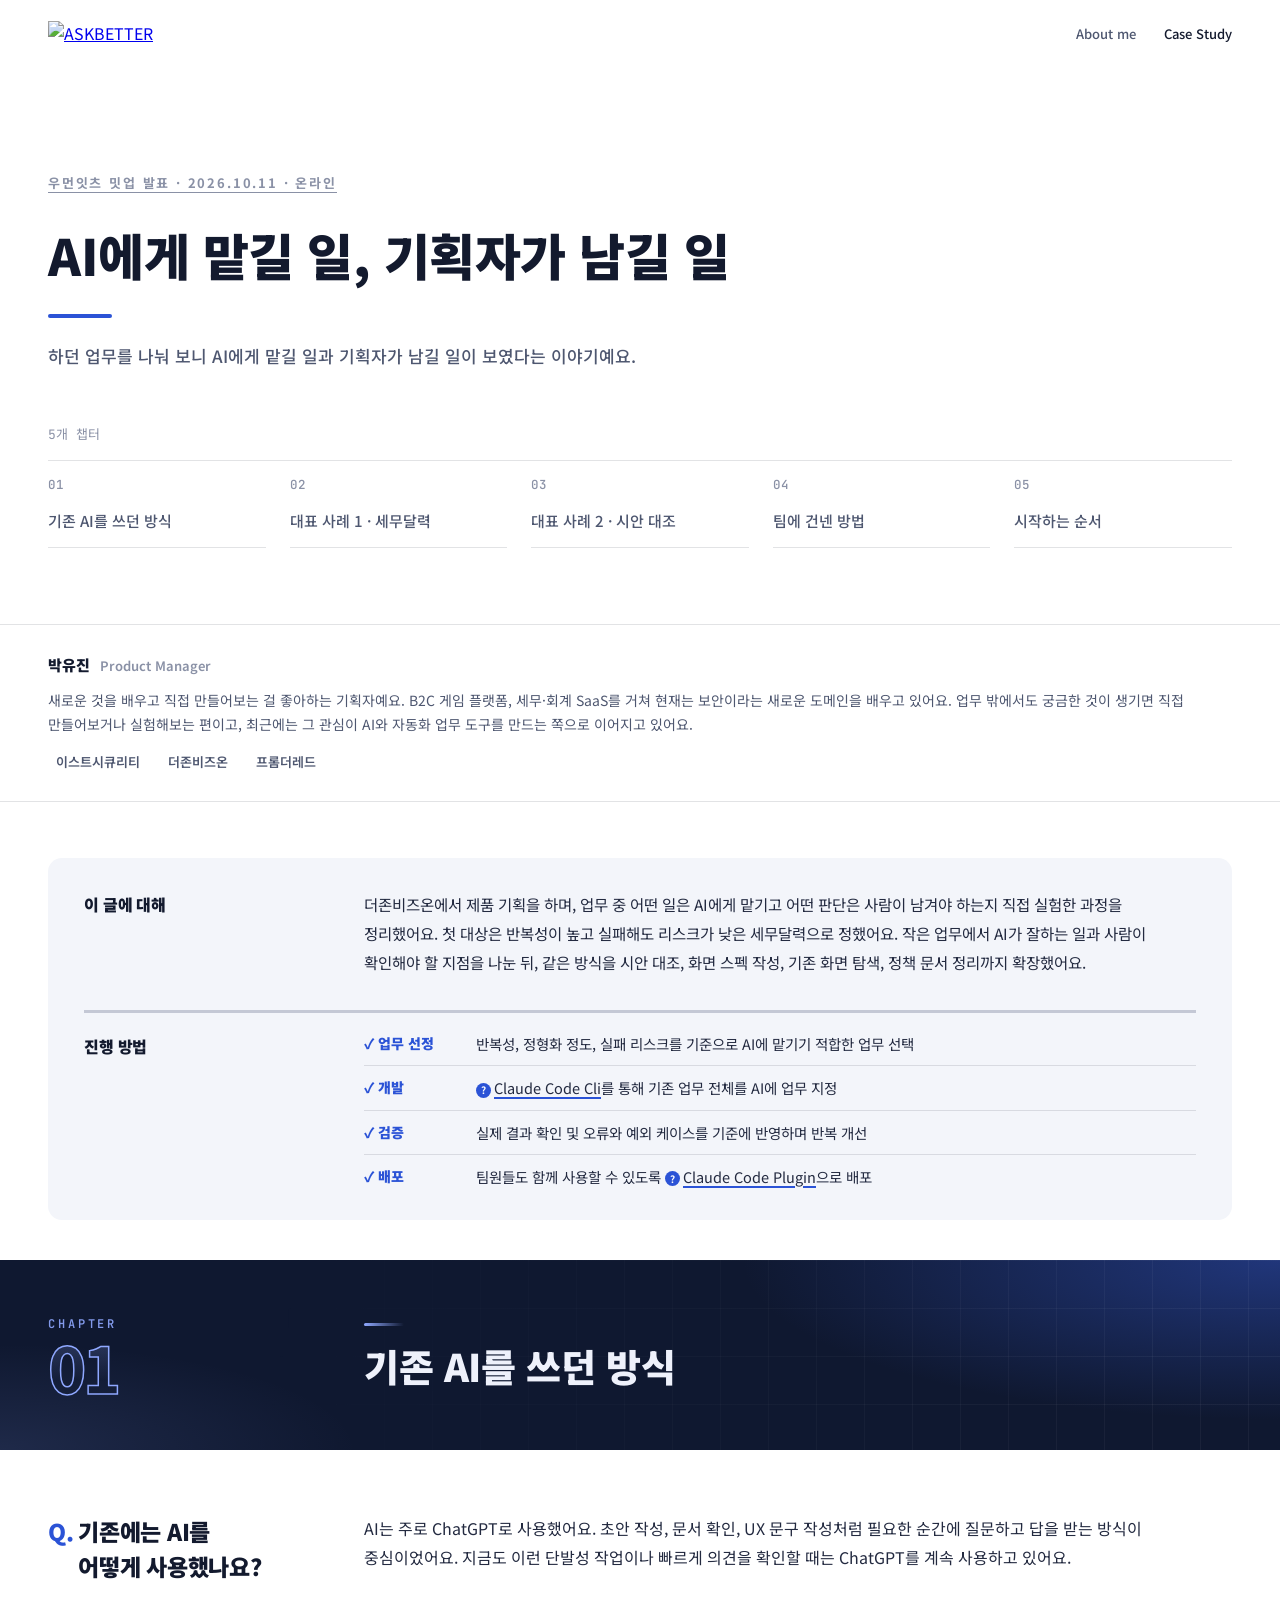
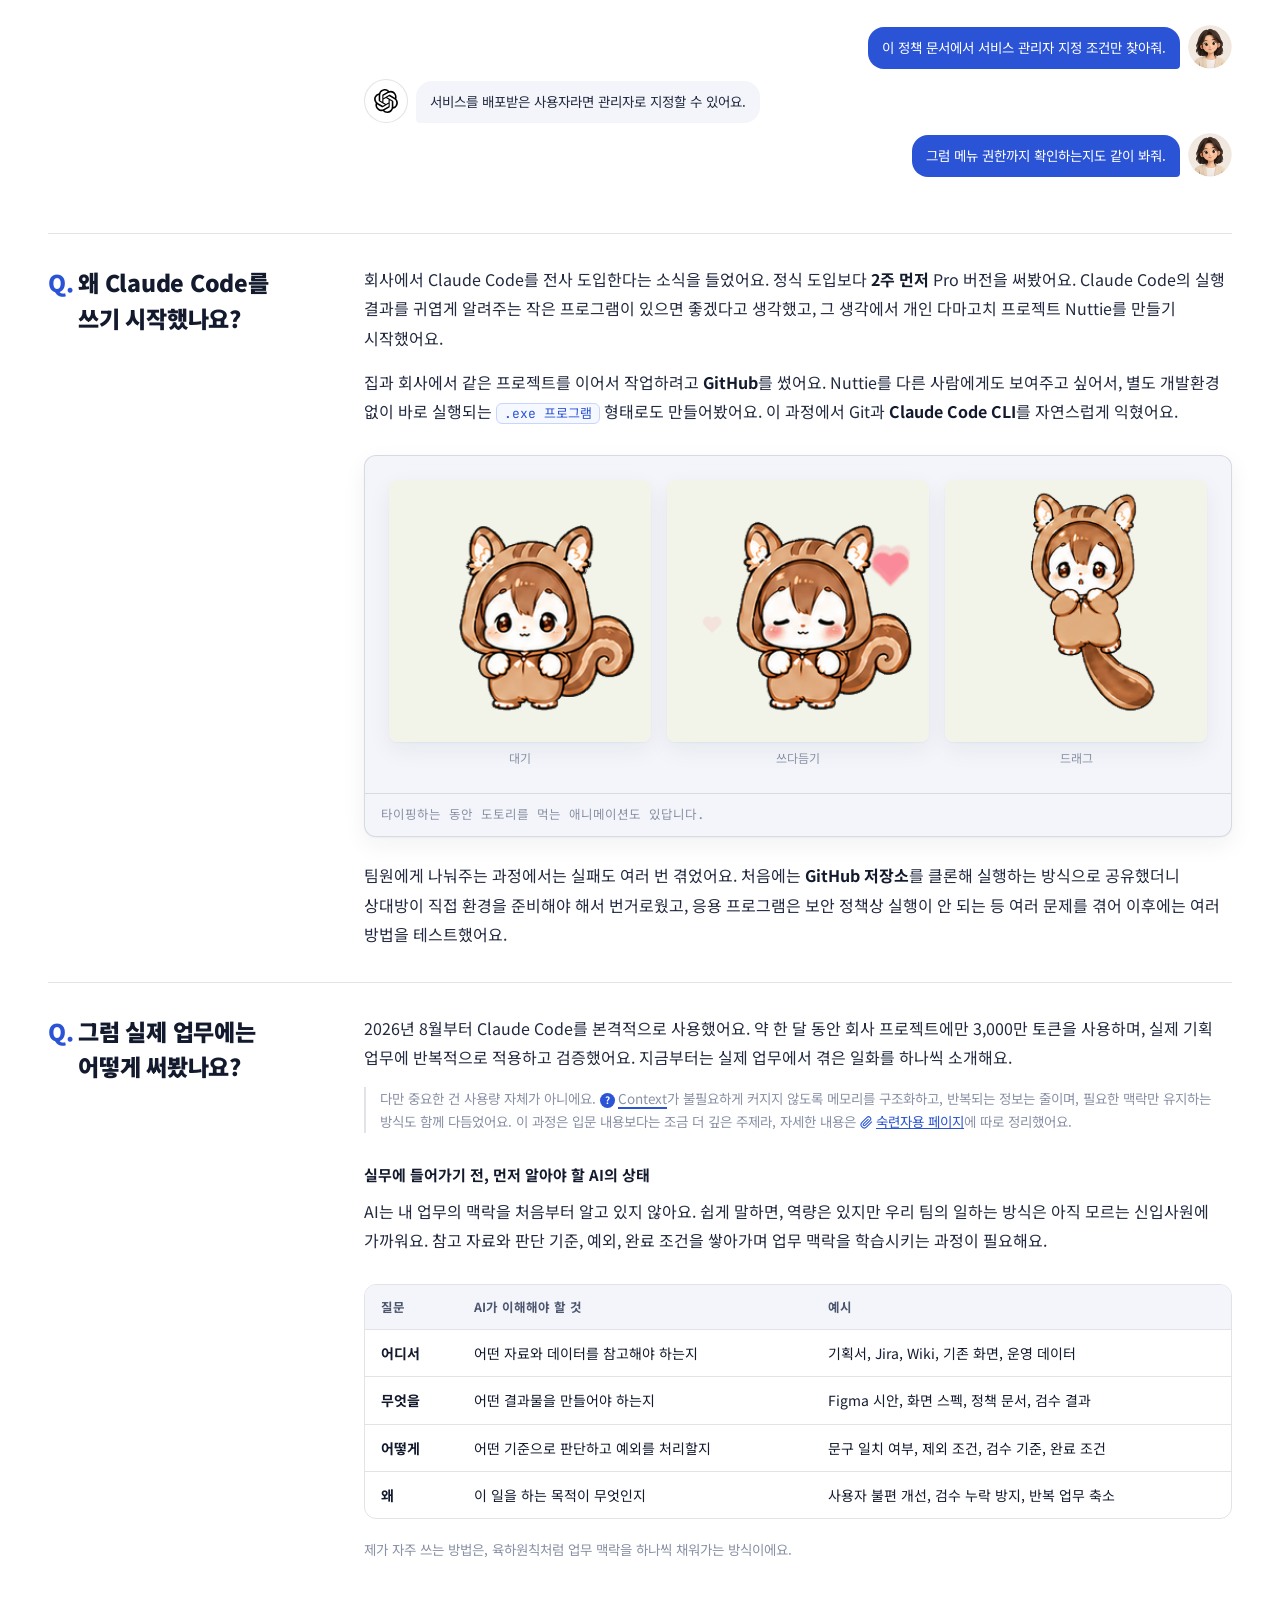
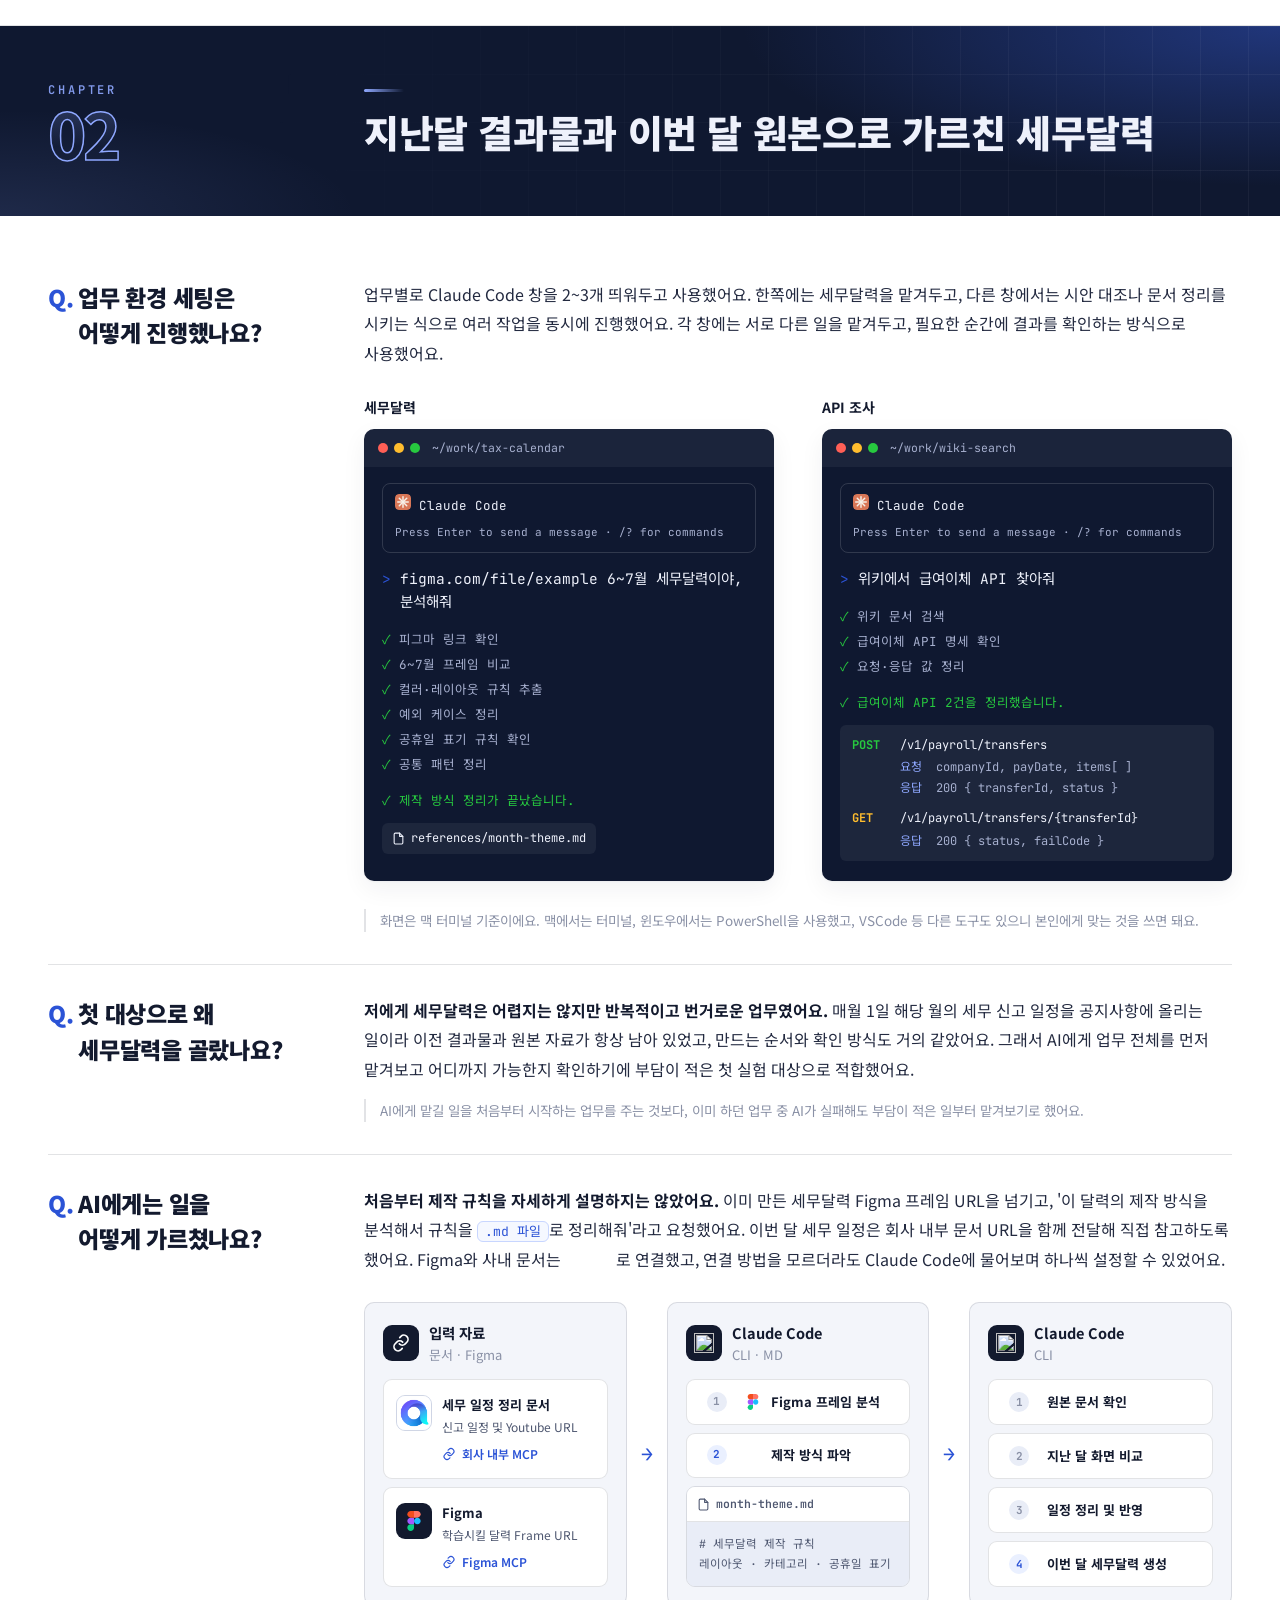
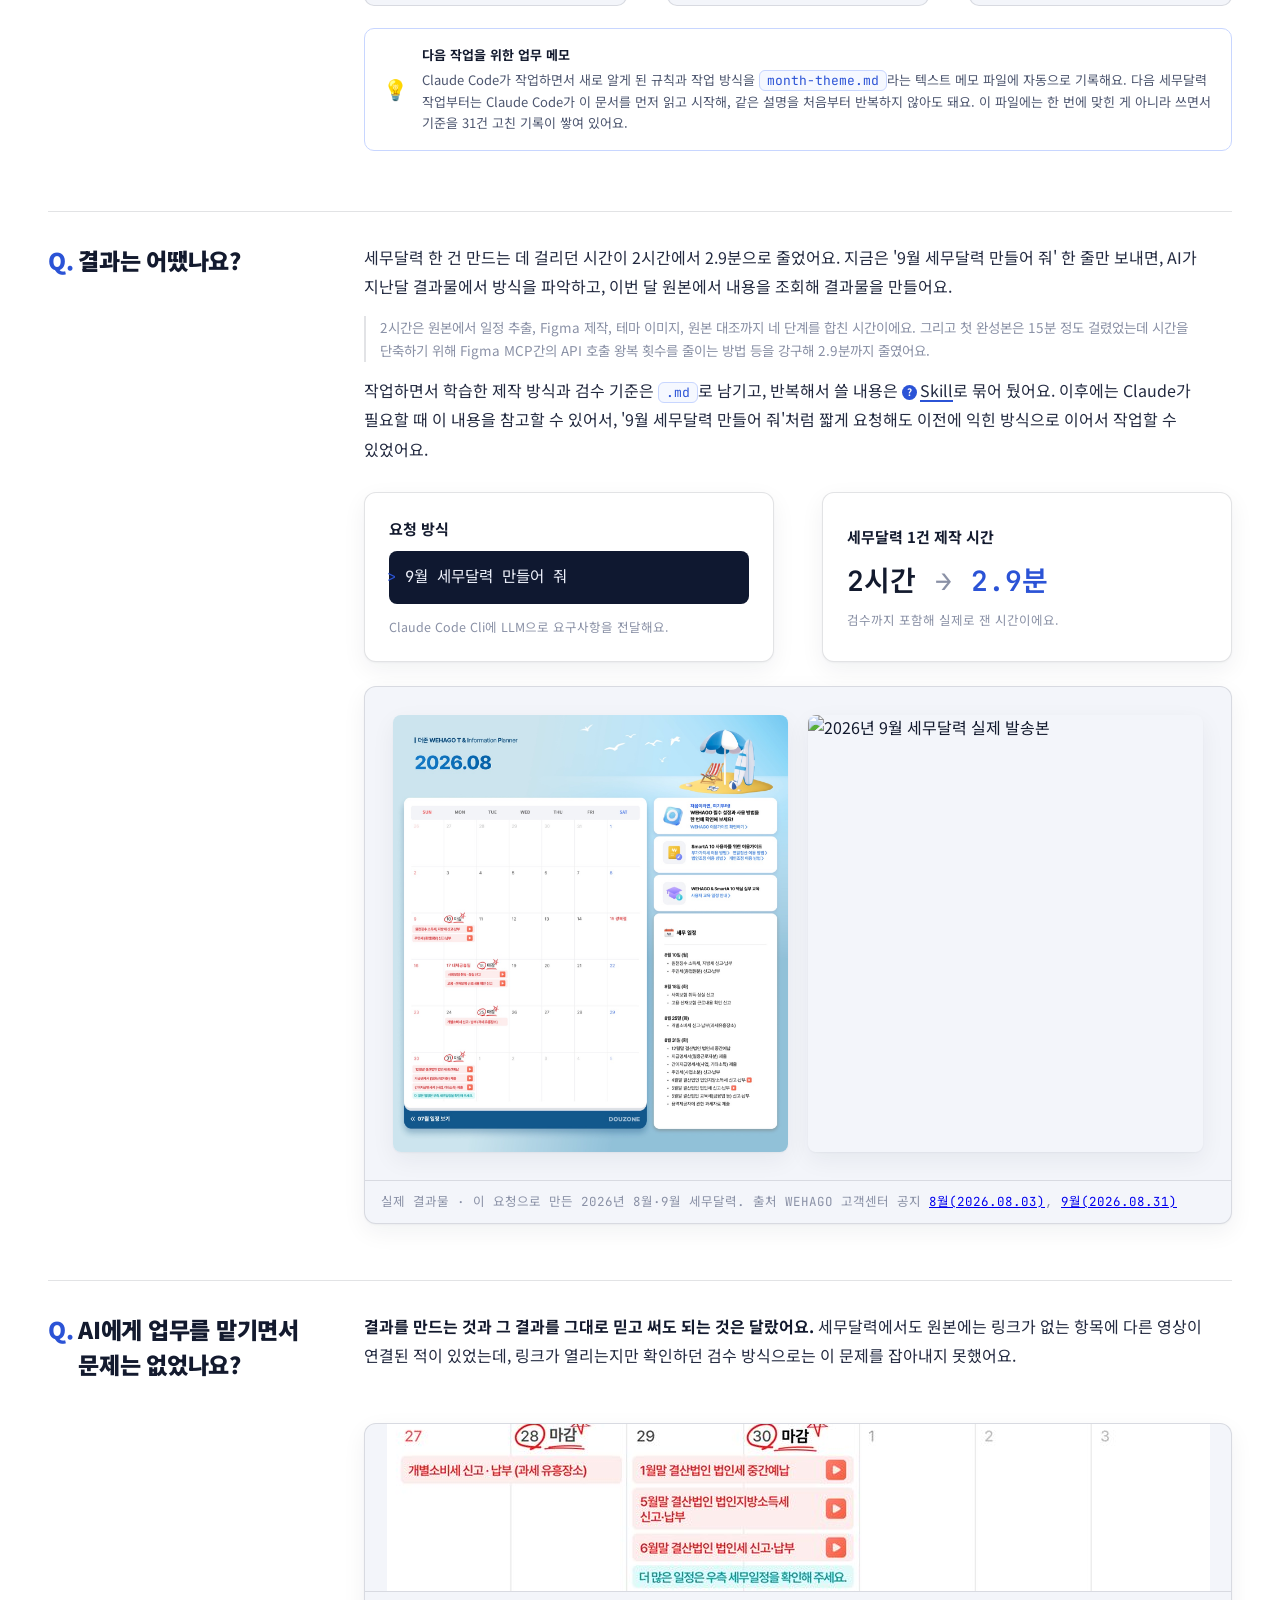
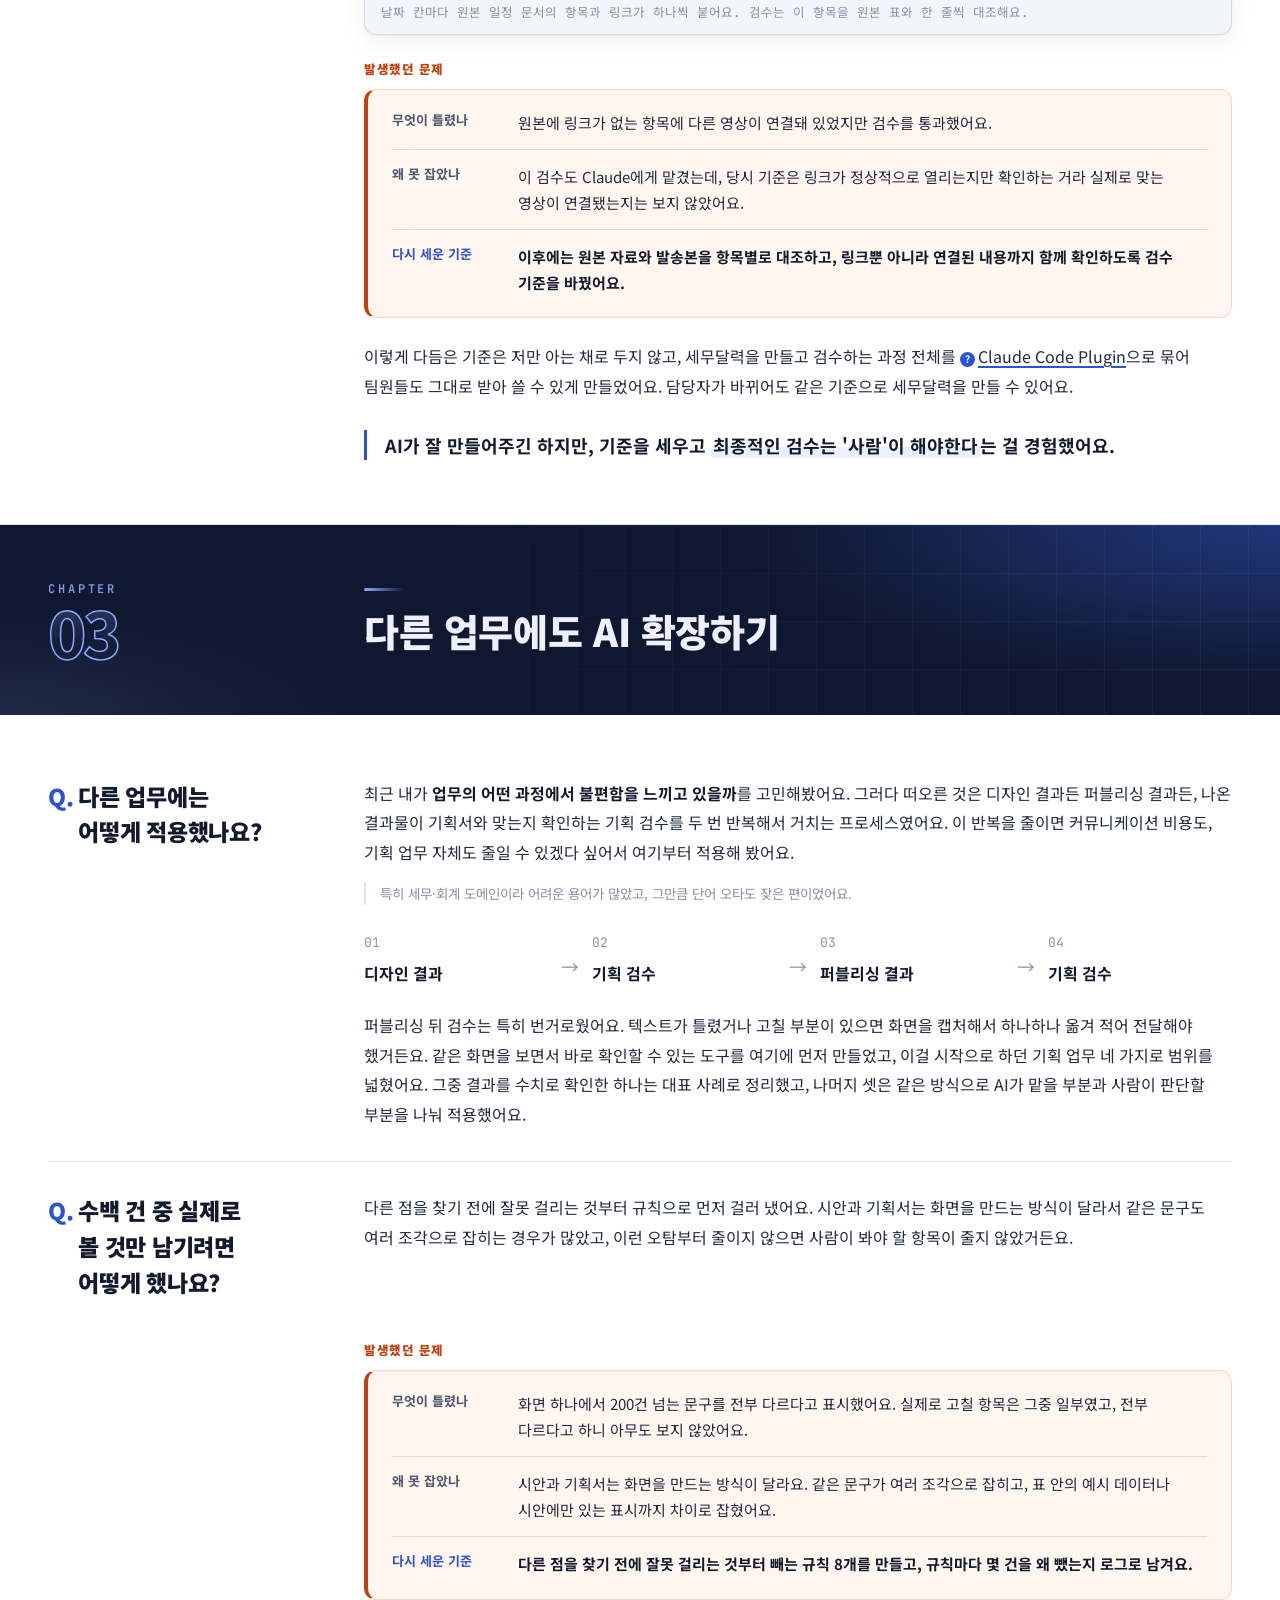
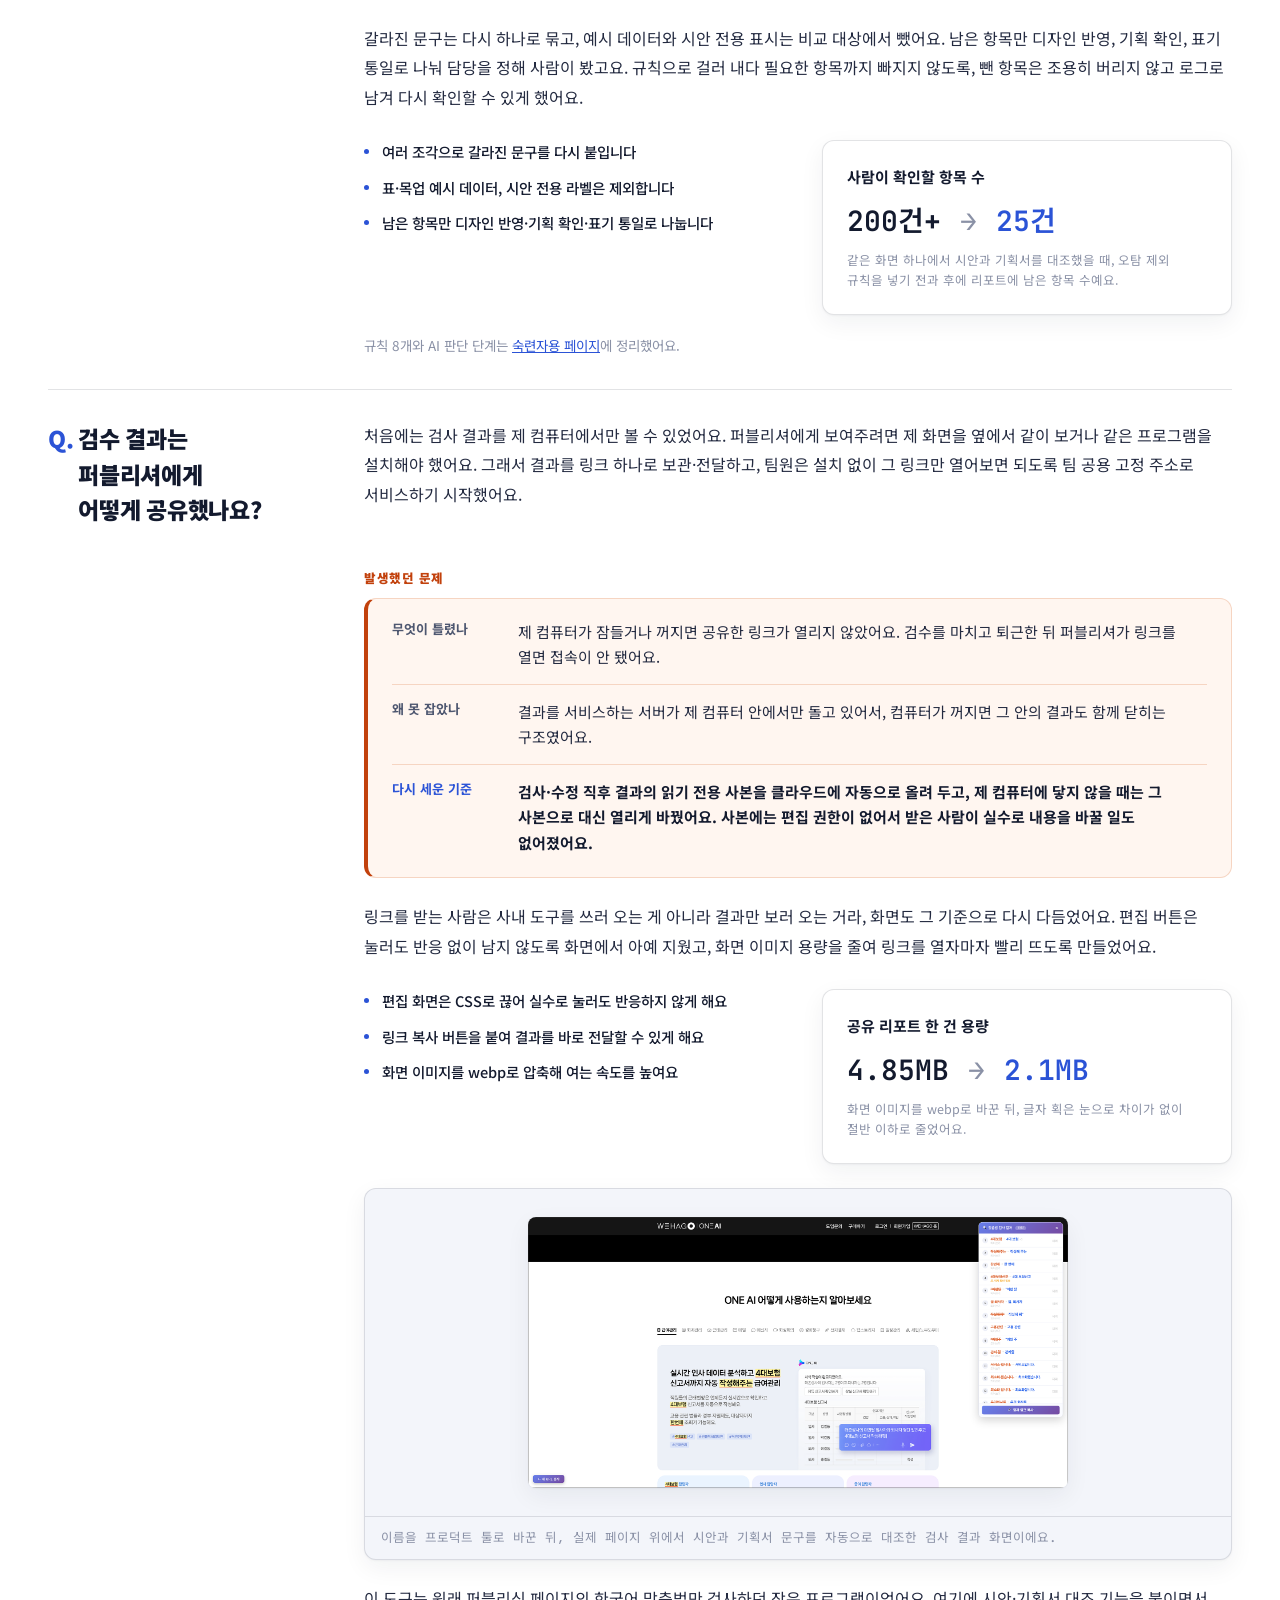
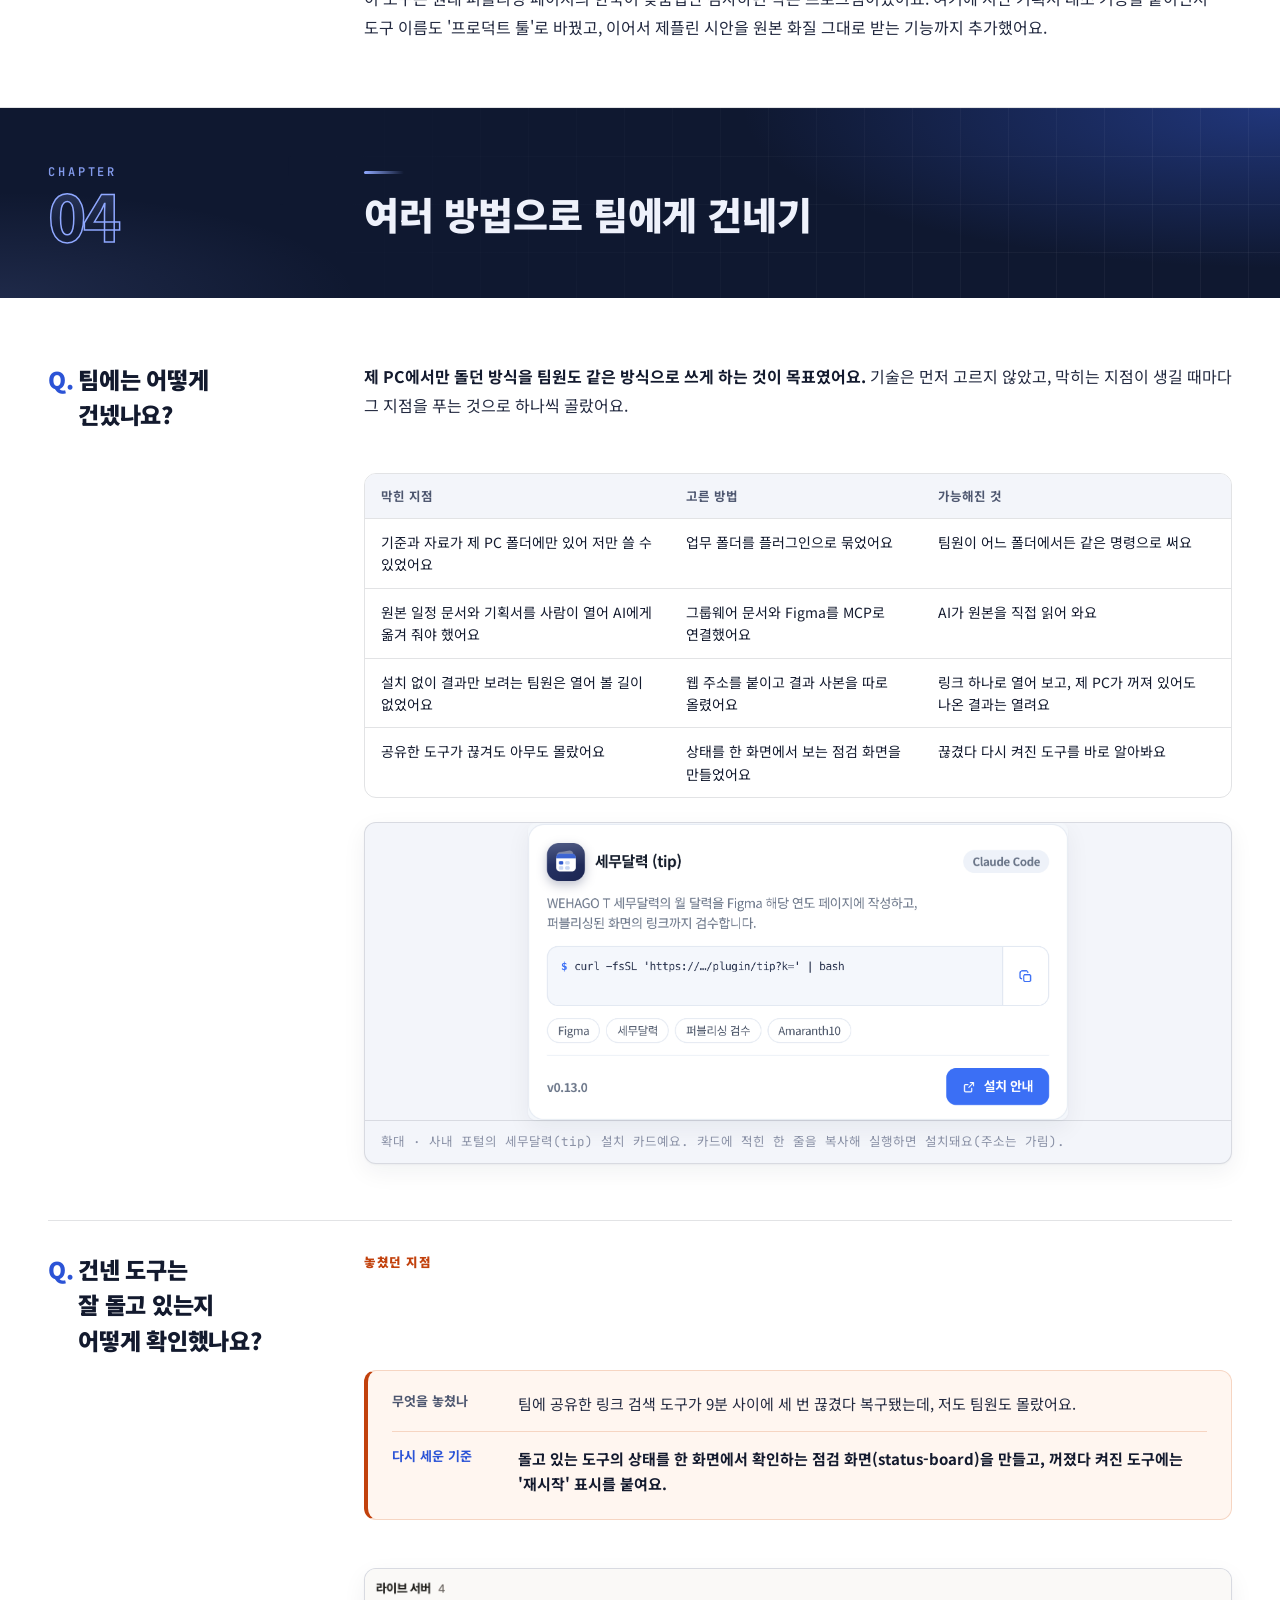
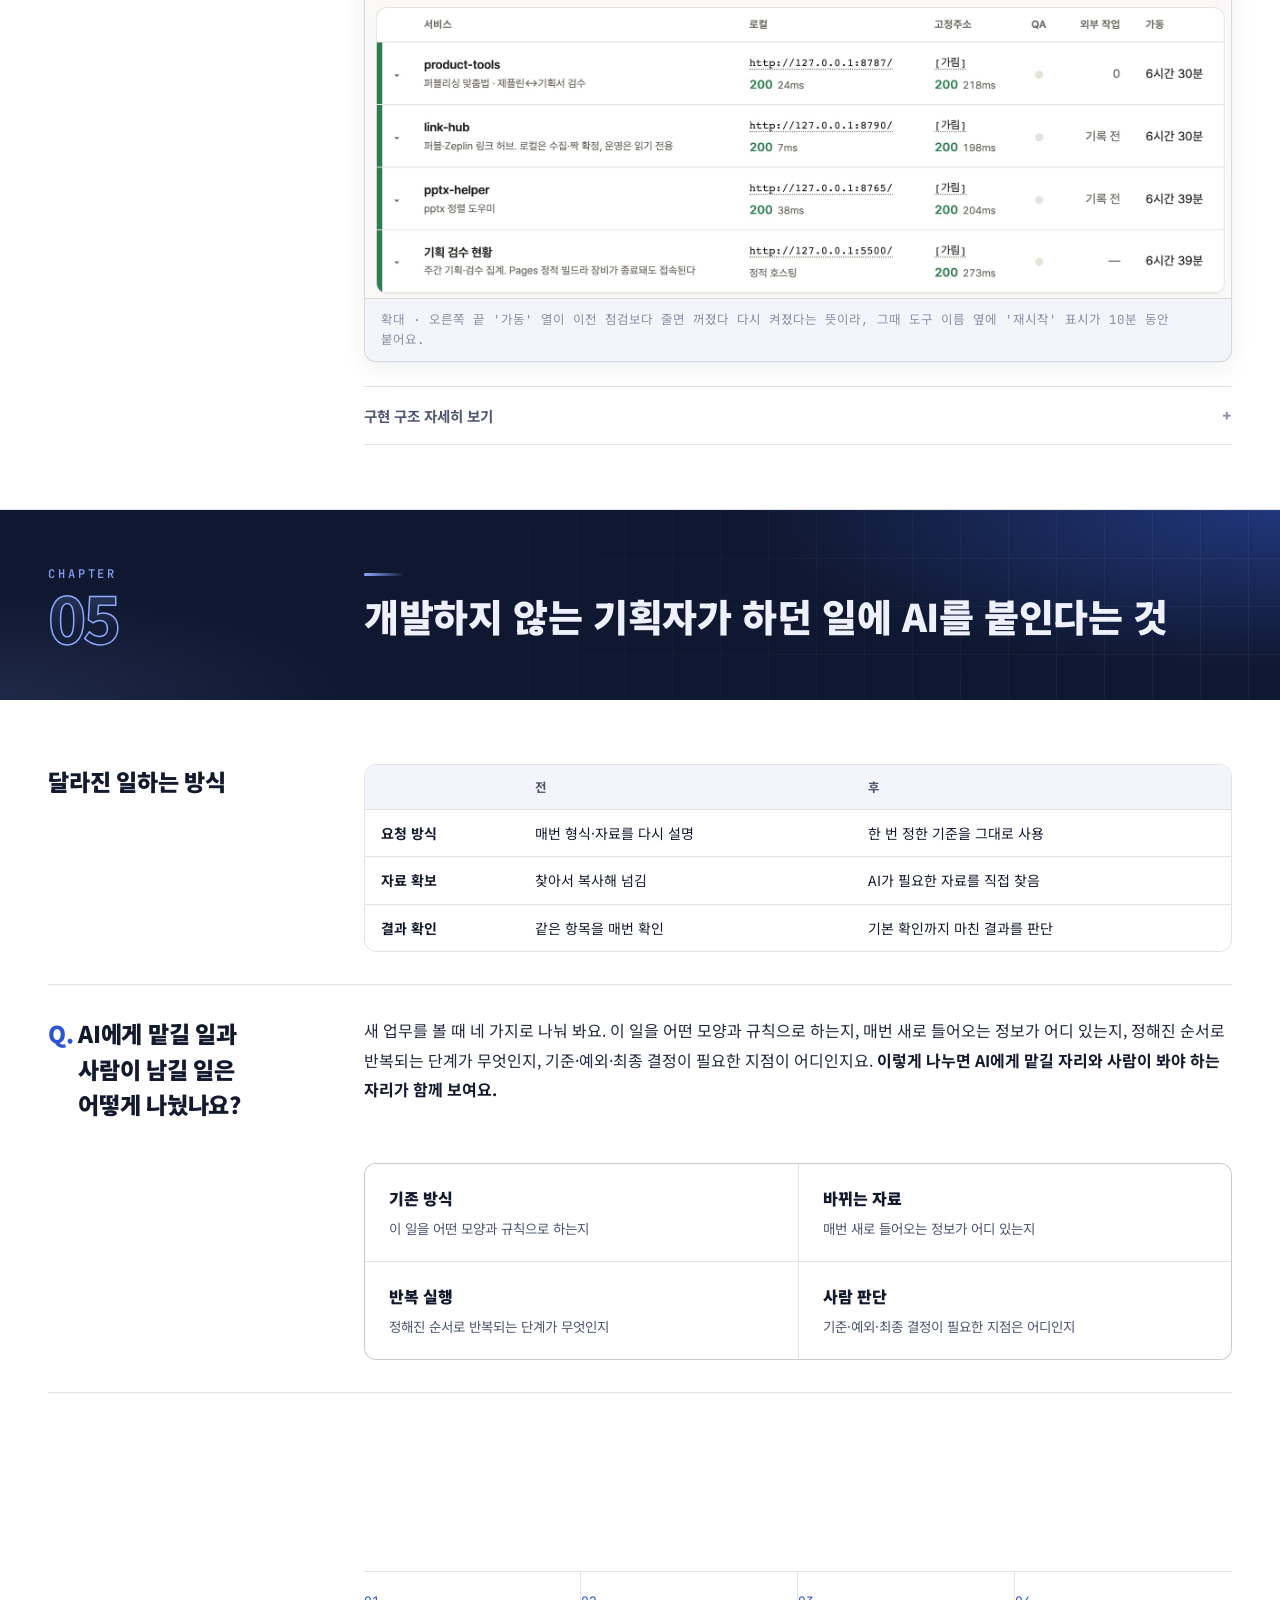
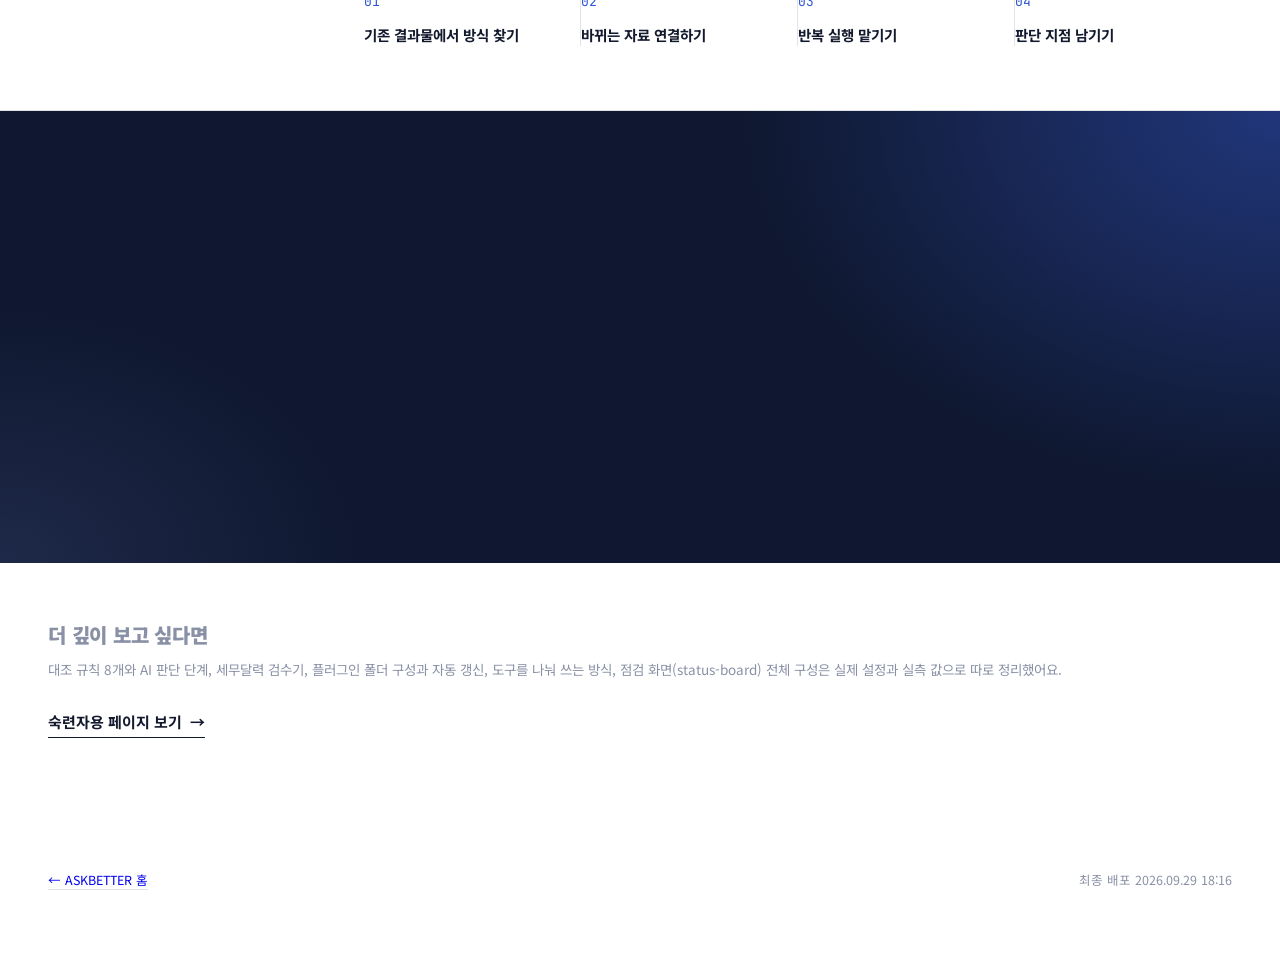
==== commit 97c174f5: "3장 다른 업무 확장 섹션을 질문형으로 재구성하고 검수 결과 공유 이야기 추가 Co-Authored-By: Claude Sonnet 5 <noreply@anthropic.com>" ====
--- a/case-study.html
+++ b/case-study.html
@@ -341,14 +341,14 @@
         <img src="assets/zoom/tax-calendar-detail.png" alt="9월 세무달력 날짜 칸 확대, 칸마다 원본 일정 문서의 항목과 링크가 붙어 있다" loading="lazy">
         <div class="cap">날짜 칸마다 원본 일정 문서의 항목과 링크가 하나씩 붙어요. 검수는 이 항목을 원본 표와 한 줄씩 대조해요.</div>
       </div>
-      <div class="fail-head">틀렸던 지점</div>
+      <div class="fail-head">발생했던 문제</div>
       <div class="fail">
         <div class="fail-row"><div class="k">무엇이 틀렸나</div><div class="v">원본에 링크가 없는 항목에 다른 영상이 연결돼 있었지만 검수를 통과했어요.</div></div>
         <div class="fail-row"><div class="k">왜 못 잡았나</div><div class="v">이 검수도 Claude에게 맡겼는데, 당시 기준은 링크가 정상적으로 열리는지만 확인하는 거라 실제로 맞는 영상이 연결됐는지는 보지 않았어요.</div></div>
         <div class="fail-row fix"><div class="k">다시 세운 기준</div><div class="v">이후에는 원본 자료와 발송본을 항목별로 대조하고, 링크뿐 아니라 연결된 내용까지 함께 확인하도록 검수 기준을 바꿨어요.</div></div>
       </div>
       <div class="a"><p>이렇게 다듬은 기준은 저만 아는 채로 두지 않고, 세무달력을 만들고 검수하는 과정 전체를 <span class="term" data-term="plugin">Claude Code Plugin</span>으로 묶어 팀원들도 그대로 받아 쓸 수 있게 만들었어요. 담당자가 바뀌어도 같은 기준으로 세무달력을 만들 수 있어요.</p></div>
-      <div class="a"><p><strong>이 경험을 통해 AI가 잘 만드느냐보다, 어떤 기준으로 검수해야 안심하고 맡길 수 있는지가 더 중요하다는 걸 알게 됐어요.</strong></p></div>
+      <p class="endline">AI가 잘 만들어주긴 하지만, 기준을 세우고 <span class="hl">최종적인 검수는 '사람'이 해야한다</span>는 걸 경험했어요.</p>
     </div>
   </section>
 
@@ -356,44 +356,35 @@
   <section class="chapter" data-toc="대표 사례 2 · 시안 대조">
     <div class="wrap narrow">
       <div class="num"></div>
-      <div><h2>시안과 기획서 대조, 잘못 걸리는 것부터 줄이기</h2></div>
+      <div><h2>다른 업무에도 AI 확장하기</h2></div>
     </div>
   </section>
 
   <section class="section">
     <div class="wrap narrow">
-      <h3 class="q plain">적용한 다섯 업무</h3>
-      <div class="a">
-        <p>세무달력 다음에는 하던 기획 업무 네 가지로 범위를 넓혔어요. 그중 결과를 수치로 확인한 두 가지를 대표 사례로 정리했고, 나머지 셋은 같은 방식으로 AI가 맡을 부분과 사람이 판단할 부분을 나눠 적용했어요.</p>
-      </div>
-      <div class="cases">
-        <div class="cases-label">대표 사례</div>
-        <div class="case-main">
-          <div class="case"><div class="t">세무달력</div><div class="d">지난달 결과물에 새 원본을 연결해 매달 반복해요.</div><div class="m"><span data-site="metrics.manual">2시간</span> → <span data-site="metrics.auto">2.9분</span></div></div>
-          <div class="case"><div class="t">시안·기획서 대조</div><div class="d">시안과 기획서 문구를 자동으로 맞추고 오탐은 규칙으로 걸러 내요.</div><div class="m">200건+ → 25건</div></div>
-        </div>
-        <div class="cases-label">확장 사례</div>
-        <div class="case-sub">
-          <div class="case"><div class="t">화면 스펙 작성</div><div class="d">AI가 화면 항목을 추출해 초안을 만들고, 정책과 예외는 제가 판단했어요.</div></div>
-          <div class="case"><div class="t">기존 화면 찾기</div><div class="d">AI가 링크·원문·날짜로 후보를 좁히고, 같은 화면인지는 제가 판단했어요.</div></div>
-          <div class="case"><div class="t">정책·문서 정리</div><div class="d">AI가 흩어진 조건을 모으고, 무엇을 정책으로 볼지는 제가 정했어요.</div></div>
-        </div>
-      </div>
-
-      <h3 class="q plain">시안·기획서 대조</h3>
-      <div class="a">
-        <p>퍼블리싱 페이지의 한국어 맞춤법을 검사하던 도구에 붙인 기능이에요. 디자이너가 만든 시안이 기획서 문구와 맞는지 제가 한 줄씩 맞춰 보던 검수를, 지금은 확정된 Zeplin 시안을 기준으로 같은 화면의 Figma 기획서와 자동으로 대조하고, 검수 리포트에서 반영·확인·표기 통일로 나눠 담당별로 보여 줘요.</p>
+      <h3 class="q">다른 업무에는 어떻게 적용했나요?</h3>
+      <div class="a">
+        <p>최근 내가 <strong>업무의 어떤 과정에서 불편함을 느끼고 있을까</strong>를 고민해봤어요. 그러다 떠오른 것은 디자인 결과든 퍼블리싱 결과든, 나온 결과물이 기획서와 맞는지 확인하는 기획 검수를 두 번 반복해서 거치는 프로세스였어요. 이 반복을 줄이면 커뮤니케이션 비용도, 기획 업무 자체도 줄일 수 있겠다 싶어서 여기부터 적용해 봤어요.</p>
+        <p class="annot">특히 세무·회계 도메인이라 어려운 용어가 많았고, 그만큼 단어 오타도 잦은 편이었어요.</p>
       </div>
       <div class="flow">
-        <div class="flow-step"><div class="idx">01</div><div class="t">Zeplin 시안</div><div class="d">확정된 디자인 화면을 기준으로 둡니다</div></div>
+        <div class="flow-step"><div class="idx">01</div><div class="t">디자인 결과</div></div>
         <div class="flow-arrow">→</div>
-        <div class="flow-step"><div class="idx">02</div><div class="t">Figma 기획서</div><div class="d">같은 화면의 기획 문서와 자동 대조합니다</div></div>
+        <div class="flow-step"><div class="idx">02</div><div class="t">기획 검수</div></div>
         <div class="flow-arrow">→</div>
-        <div class="flow-step"><div class="idx">03</div><div class="t">검수 리포트</div><div class="d">반영·확인·표기 통일로 나눠 담당별로 보여 줍니다</div></div>
-      </div>
-
-      <h3 class="q">수백 건 중에서 실제로 볼 것만 남기려면 어떻게 해야 했나요?</h3>
-      <div class="fail-head">틀렸던 지점</div>
+        <div class="flow-step"><div class="idx">03</div><div class="t">퍼블리싱 결과</div></div>
+        <div class="flow-arrow">→</div>
+        <div class="flow-step"><div class="idx">04</div><div class="t">기획 검수</div></div>
+      </div>
+      <div class="a">
+        <p>퍼블리싱 뒤 검수는 특히 번거로웠어요. 텍스트가 틀렸거나 고칠 부분이 있으면 화면을 캡처해서 하나하나 옮겨 적어 전달해야 했거든요. 같은 화면을 보면서 바로 확인할 수 있는 도구를 여기에 먼저 만들었고, 이걸 시작으로 하던 기획 업무 네 가지로 범위를 넓혔어요. 그중 결과를 수치로 확인한 하나는 대표 사례로 정리했고, 나머지 셋은 같은 방식으로 AI가 맡을 부분과 사람이 판단할 부분을 나눠 적용했어요.</p>
+      </div>
+
+      <h3 class="q">수백 건 중 실제로 볼 것만 남기려면 어떻게 했나요?</h3>
+      <div class="a">
+        <p>다른 점을 찾기 전에 잘못 걸리는 것부터 규칙으로 먼저 걸러 냈어요. 시안과 기획서는 화면을 만드는 방식이 달라서 같은 문구도 여러 조각으로 잡히는 경우가 많았고, 이런 오탐부터 줄이지 않으면 사람이 봐야 할 항목이 줄지 않았거든요.</p>
+      </div>
+      <div class="fail-head">발생했던 문제</div>
       <div class="fail">
         <div class="fail-row"><div class="k">무엇이 틀렸나</div><div class="v">화면 하나에서 200건 넘는 문구를 전부 다르다고 표시했어요. 실제로 고칠 항목은 그중 일부였고, 전부 다르다고 하니 아무도 보지 않았어요.</div></div>
         <div class="fail-row"><div class="k">왜 못 잡았나</div><div class="v">시안과 기획서는 화면을 만드는 방식이 달라요. 같은 문구가 여러 조각으로 잡히고, 표 안의 예시 데이터나 시안에만 있는 표시까지 차이로 잡혔어요.</div></div>
@@ -415,32 +406,51 @@
         </div>
       </div>
       <p class="more">규칙 8개와 AI 판단 단계는 <a href="deep-dive.html">숙련자용 페이지</a>에 정리했어요.</p>
+
+      <h3 class="q">검수 결과는 퍼블리셔에게 어떻게 공유했나요?</h3>
+      <div class="a">
+        <p>처음에는 검사 결과를 제 컴퓨터에서만 볼 수 있었어요. 퍼블리셔에게 보여주려면 제 화면을 옆에서 같이 보거나 같은 프로그램을 설치해야 했어요. 그래서 결과를 링크 하나로 보관·전달하고, 팀원은 설치 없이 그 링크만 열어보면 되도록 팀 공용 고정 주소로 서비스하기 시작했어요.</p>
+      </div>
+      <div class="fail-head">발생했던 문제</div>
+      <div class="fail">
+        <div class="fail-row"><div class="k">무엇이 틀렸나</div><div class="v">제 컴퓨터가 잠들거나 꺼지면 공유한 링크가 열리지 않았어요. 검수를 마치고 퇴근한 뒤 퍼블리셔가 링크를 열면 접속이 안 됐어요.</div></div>
+        <div class="fail-row"><div class="k">왜 못 잡았나</div><div class="v">결과를 서비스하는 서버가 제 컴퓨터 안에서만 돌고 있어서, 컴퓨터가 꺼지면 그 안의 결과도 함께 닫히는 구조였어요.</div></div>
+        <div class="fail-row fix"><div class="k">다시 세운 기준</div><div class="v">검사·수정 직후 결과의 읽기 전용 사본을 클라우드에 자동으로 올려 두고, 제 컴퓨터에 닿지 않을 때는 그 사본으로 대신 열리게 바꿨어요. 사본에는 편집 권한이 없어서 받은 사람이 실수로 내용을 바꿀 일도 없어졌어요.</div></div>
+      </div>
+      <div class="a">
+        <p>링크를 받는 사람은 사내 도구를 쓰러 오는 게 아니라 결과만 보러 오는 거라, 화면도 그 기준으로 다시 다듬었어요. 편집 버튼은 눌러도 반응 없이 남지 않도록 화면에서 아예 지웠고, 화면 이미지 용량을 줄여 링크를 열자마자 빨리 뜨도록 만들었어요.</p>
+      </div>
+      <div class="cols-2">
+        <ul class="bullets strong">
+          <li>편집 화면은 CSS로 끊어 실수로 눌러도 반응하지 않게 해요</li>
+          <li>링크 복사 버튼을 붙여 결과를 바로 전달할 수 있게 해요</li>
+          <li>화면 이미지를 webp로 압축해 여는 속도를 높여요</li>
+        </ul>
+        <div class="card">
+          <div class="h">공유 리포트 한 건 용량</div>
+          <div class="n mono">4.85MB <span class="arrow">→</span> <span class="to">2.1MB</span></div>
+          <div class="cap">화면 이미지를 webp로 바꾼 뒤, 글자 획은 눈으로 차이가 없이 절반 이하로 줄었어요.</div>
+        </div>
+      </div>
+      <div class="shot compact">
+        <img src="assets/product-tools-check-result.png" alt="프로덕트 툴이 실제 페이지 위에서 시안과 기획서 문구를 대조한 검사 결과 화면, 23건 발견" loading="lazy">
+        <div class="cap">이름을 프로덕트 툴로 바꾼 뒤, 실제 페이지 위에서 시안과 기획서 문구를 자동으로 대조한 검사 결과 화면이에요.</div>
+      </div>
       <div class="a"><p>이 도구는 원래 퍼블리싱 페이지의 한국어 맞춤법만 검사하던 작은 프로그램이었어요. 여기에 시안·기획서 대조 기능을 붙이면서 도구 이름도 '프로덕트 툴'로 바꿨고, 이어서 제플린 시안을 원본 화질 그대로 받는 기능까지 추가했어요.</p></div>
     </div>
   </section>
 
   <!-- 04 -->
-  <section class="chapter" data-toc="맡길 일과 남길 일">
+  <section class="chapter" data-toc="팀에 건넨 방법">
     <div class="wrap narrow">
       <div class="num"></div>
-      <div><h2>맡길 일과 남길 일을 나누고 팀에 건네기</h2></div>
+      <div><h2>여러 방법으로 팀에게 건네기</h2></div>
     </div>
   </section>
 
   <section class="section">
     <div class="wrap narrow">
-      <h3 class="q">AI에게 맡길 일과 사람이 남길 일은 어떻게 나눴나요?</h3>
-      <div class="a">
-        <p>새 업무를 볼 때 네 가지로 나눠 봐요. 이 일을 어떤 모양과 규칙으로 하는지, 매번 새로 들어오는 정보가 어디 있는지, 정해진 순서로 반복되는 단계가 무엇인지, 기준·예외·최종 결정이 필요한 지점이 어디인지요. <strong>이렇게 나누면 AI에게 맡길 자리와 사람이 봐야 하는 자리가 함께 보여요.</strong></p>
-      </div>
-      <div class="quad">
-        <div class="quad-cell"><div class="t">기존 방식</div><div class="d">이 일을 어떤 모양과 규칙으로 하는지</div></div>
-        <div class="quad-cell"><div class="t">바뀌는 자료</div><div class="d">매번 새로 들어오는 정보가 어디 있는지</div></div>
-        <div class="quad-cell"><div class="t">반복 실행</div><div class="d">정해진 순서로 반복되는 단계가 무엇인지</div></div>
-        <div class="quad-cell"><div class="t">사람 판단</div><div class="d">기준·예외·최종 결정이 필요한 지점은 어디인지</div></div>
-      </div>
-
-      <h3 class="q plain">팀에 건넨 방법</h3>
+      <h3 class="q">팀에는 어떻게 건넸나요?</h3>
       <div class="a">
         <p><strong>제 PC에서만 돌던 방식을 팀원도 같은 방식으로 쓰게 하는 것이 목표였어요.</strong> 기술은 먼저 고르지 않았고, 막히는 지점이 생길 때마다 그 지점을 푸는 것으로 하나씩 골랐어요.</p>
       </div>
@@ -460,7 +470,7 @@
         <div class="cap">확대 · 사내 포털의 세무달력(tip) 설치 카드예요. 카드에 적힌 한 줄을 복사해 실행하면 설치돼요(주소는 가림).</div>
       </div>
 
-      <h3 class="q plain">건넨 도구 점검</h3>
+      <h3 class="q">건넨 도구는 잘 돌고 있는지 어떻게 확인했나요?</h3>
       <div class="fail-head">놓쳤던 지점</div>
       <div class="fail">
         <div class="fail-row"><div class="k">무엇을 놓쳤나</div><div class="v">팀에 공유한 링크 검색 도구가 9분 사이에 세 번 끊겼다 복구됐는데, 저도 팀원도 몰랐어요.</div></div>
@@ -505,6 +515,17 @@
             <tr><td class="nm">결과 확인</td><td>같은 항목을 매번 확인</td><td>기본 확인까지 마친 결과를 판단</td></tr>
           </tbody>
         </table>
+      </div>
+
+      <h3 class="q">AI에게 맡길 일과 사람이 남길 일은 어떻게 나눴나요?</h3>
+      <div class="a">
+        <p>새 업무를 볼 때 네 가지로 나눠 봐요. 이 일을 어떤 모양과 규칙으로 하는지, 매번 새로 들어오는 정보가 어디 있는지, 정해진 순서로 반복되는 단계가 무엇인지, 기준·예외·최종 결정이 필요한 지점이 어디인지요. <strong>이렇게 나누면 AI에게 맡길 자리와 사람이 봐야 하는 자리가 함께 보여요.</strong></p>
+      </div>
+      <div class="quad">
+        <div class="quad-cell"><div class="t">기존 방식</div><div class="d">이 일을 어떤 모양과 규칙으로 하는지</div></div>
+        <div class="quad-cell"><div class="t">바뀌는 자료</div><div class="d">매번 새로 들어오는 정보가 어디 있는지</div></div>
+        <div class="quad-cell"><div class="t">반복 실행</div><div class="d">정해진 순서로 반복되는 단계가 무엇인지</div></div>
+        <div class="quad-cell"><div class="t">사람 판단</div><div class="d">기준·예외·최종 결정이 필요한 지점은 어디인지</div></div>
       </div>
 
       <h3 class="q">자기 업무에 AI를 붙여 보고 싶다면 어떤 순서로 시작하면 좋을까요?</h3>
--- a/assets/story.css
+++ b/assets/story.css
@@ -223,12 +223,11 @@
 .card .cap{ font-size:12.5px; color:var(--ink-faint); margin-top:6px; }
 
 /* process flow */
-.flow{ display:flex; align-items:stretch; gap:0; margin:8px 0 8px; }
+.flow{ display:flex; align-items:stretch; gap:0; margin:8px 0 24px; }
 .flow-step{ flex:1; }
 .flow-step .idx{ font-family:var(--mono); color:var(--ink-faint); font-size:13px; }
-.flow-step .t{ font-weight:700; font-size:16px; margin:8px 0 4px; }
-.flow-step .d{ font-size:13.5px; color:var(--ink-soft); }
-.flow-arrow{ display:flex; align-items:center; justify-content:center; width:44px; color:var(--ink-faint); font-size:18px; padding-top:28px; }
+.flow-step .t{ font-weight:700; font-size:16px; margin:8px 0 0; }
+.flow-arrow{ display:flex; align-items:center; justify-content:center; width:44px; color:var(--ink-faint); font-size:18px; padding-top:14px; }
 @media (max-width:640px){
   .flow{ flex-direction:column; gap:16px; }
   .flow-arrow{ display:none; }
@@ -495,7 +494,7 @@
 /* 넓은 화면은 두 단이다. 왼쪽 칸에 질문·제목, 오른쪽 칸에 답과 자료를 둬서 글줄이 헤더 오른쪽 선까지 찬다.
    글을 폭 제한으로 끊지 않는다. 틀보다 짧게 끝나는 글줄이 생기면 scripts/check-margins.py 가 잡는다 */
 @media (min-width:861px){
-  .section .wrap.narrow{ display:grid; grid-template-columns:var(--rail) minmax(0,1fr); column-gap:var(--rail-gap); }
+  .section .wrap.narrow{ display:grid; grid-template-columns:var(--rail) minmax(0,1fr); column-gap:var(--rail-gap); align-items:start; }
   .section .wrap.narrow > *{ grid-column:2; }
   .section .wrap.narrow > .q{ grid-column:1; }
   /* 질문 제목과 같은 줄에 놓이는 첫 블록은 무엇이든 제목과 윗선을 맞춘다 */
@@ -565,6 +564,13 @@
 .tbl-wrap td.nm{ font-weight:700; white-space:nowrap; }
 
 .endline{ margin-top:40px; font-size:18px; font-weight:700; line-height:1.7; padding-left:18px; border-left:3px solid var(--accent); }
+.endline .hl{
+  background-image:linear-gradient(var(--accent-soft), var(--accent-soft));
+  background-repeat:no-repeat; background-position:0 100%; background-size:100% 42%;
+  padding:0 2px; border-radius:2px;
+}
+.motion .endline .hl{ background-size:0% 42%; transition:background-size .7s cubic-bezier(.2,.7,.2,1) .3s; }
+.motion .endline.is-in .hl{ background-size:100% 42%; }
 
 /* 표·통계 다음에 오는 블록처럼 자동 여백(.a + *) 규칙이 안 닿는 자리에 쓰는 여백 */
 .mt28{ margin-top:28px; }
@@ -643,6 +649,7 @@
 .cases-label{ font-size:12.5px; font-weight:700; color:var(--ink-faint); margin:0 0 10px; }
 .case-main, .case-sub{ display:grid; gap:12px; }
 .case-main{ grid-template-columns:1fr 1fr; margin-bottom:26px; }
+.case-main:has(.case:only-child){ grid-template-columns:1fr; }
 .case-sub{ grid-template-columns:repeat(3, minmax(0,1fr)); }
 .case{ border:1px solid var(--line); border-radius:12px; padding:18px 20px; background:var(--surface); }
 .case .t{ font-weight:700; font-size:14.5px; }
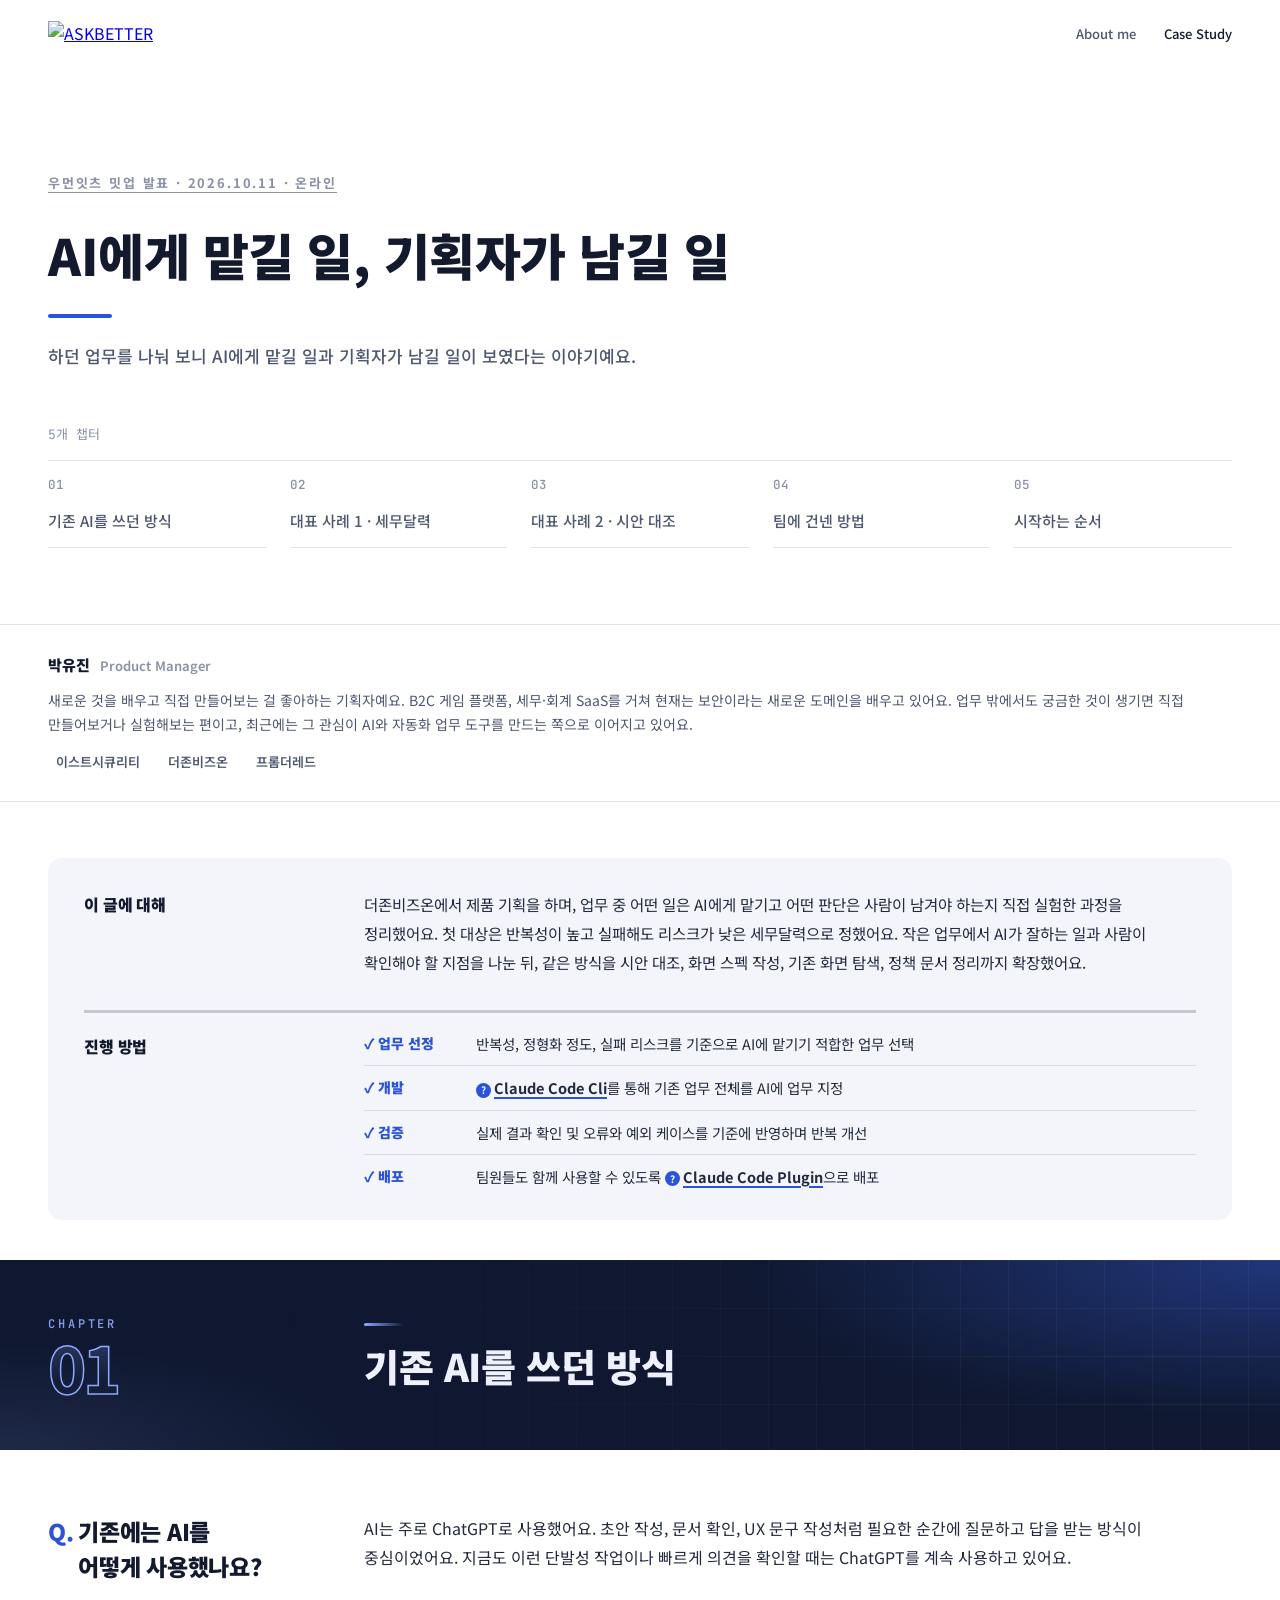
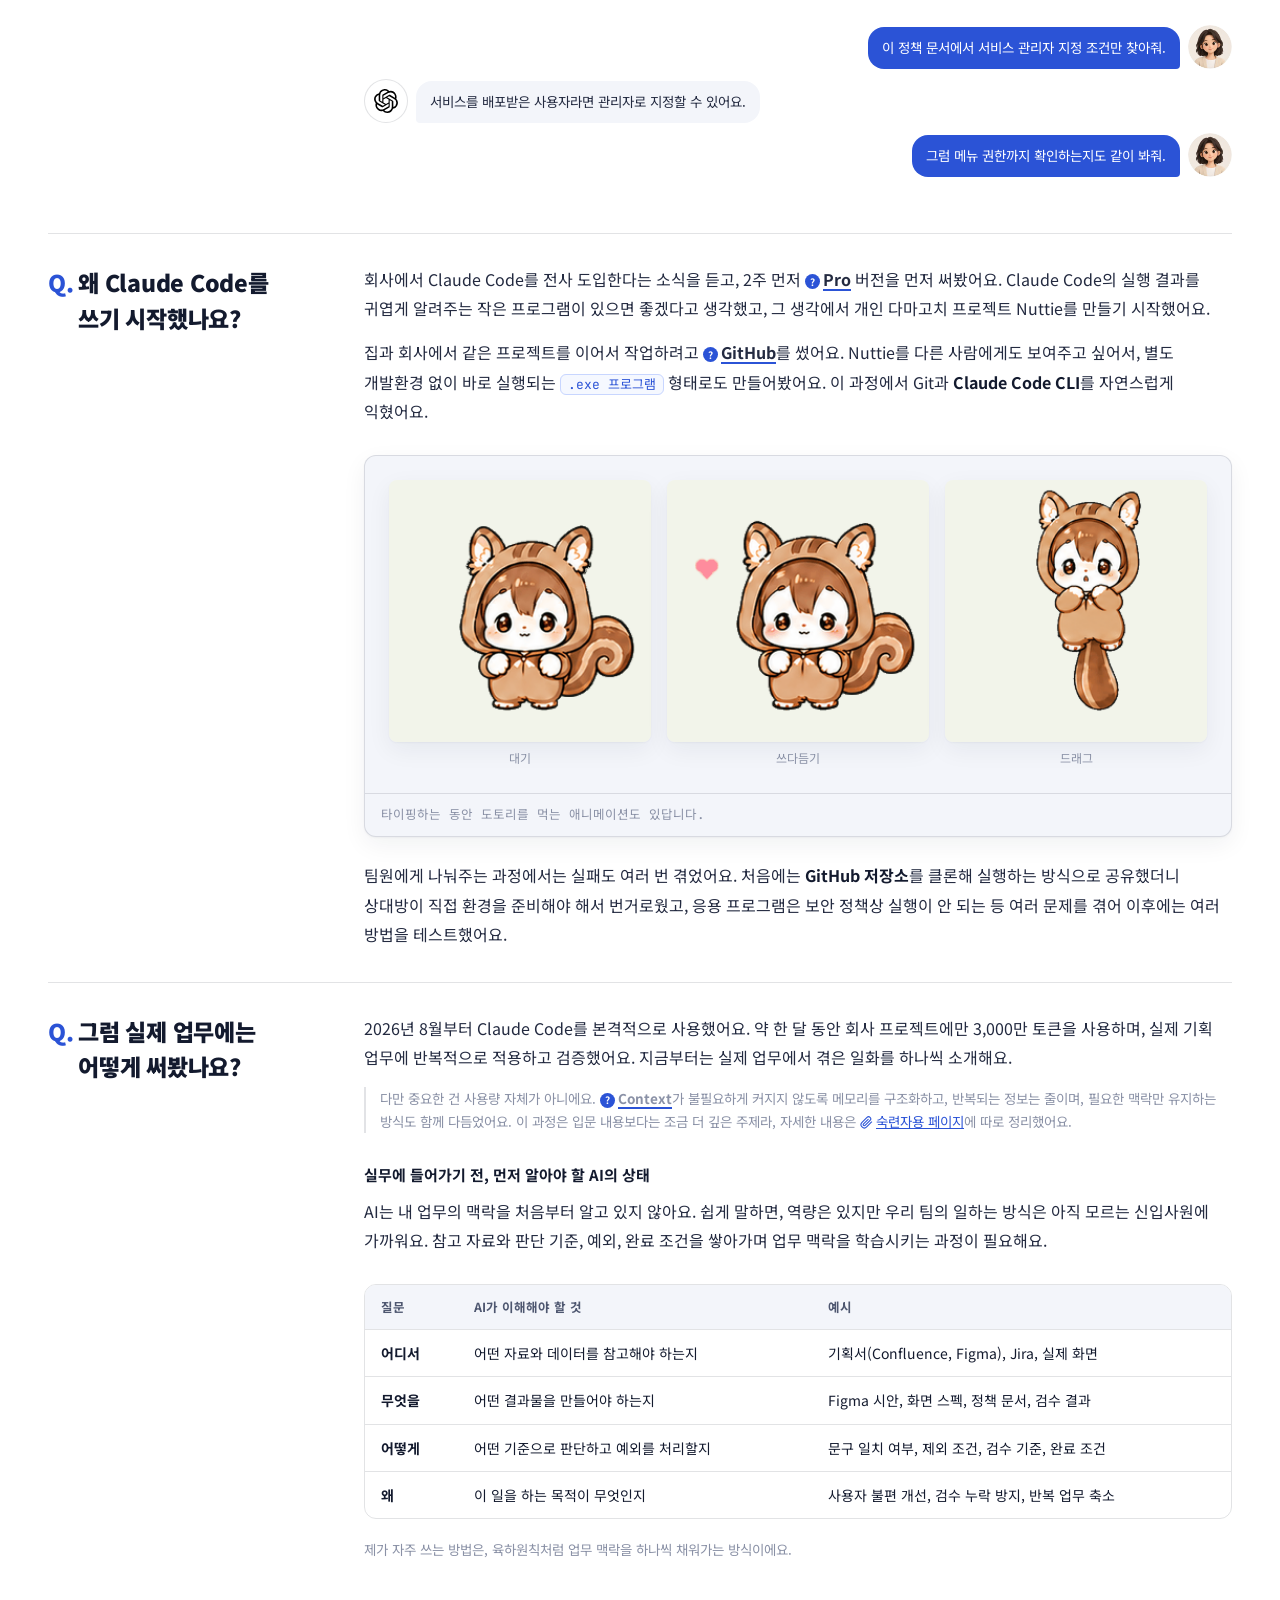
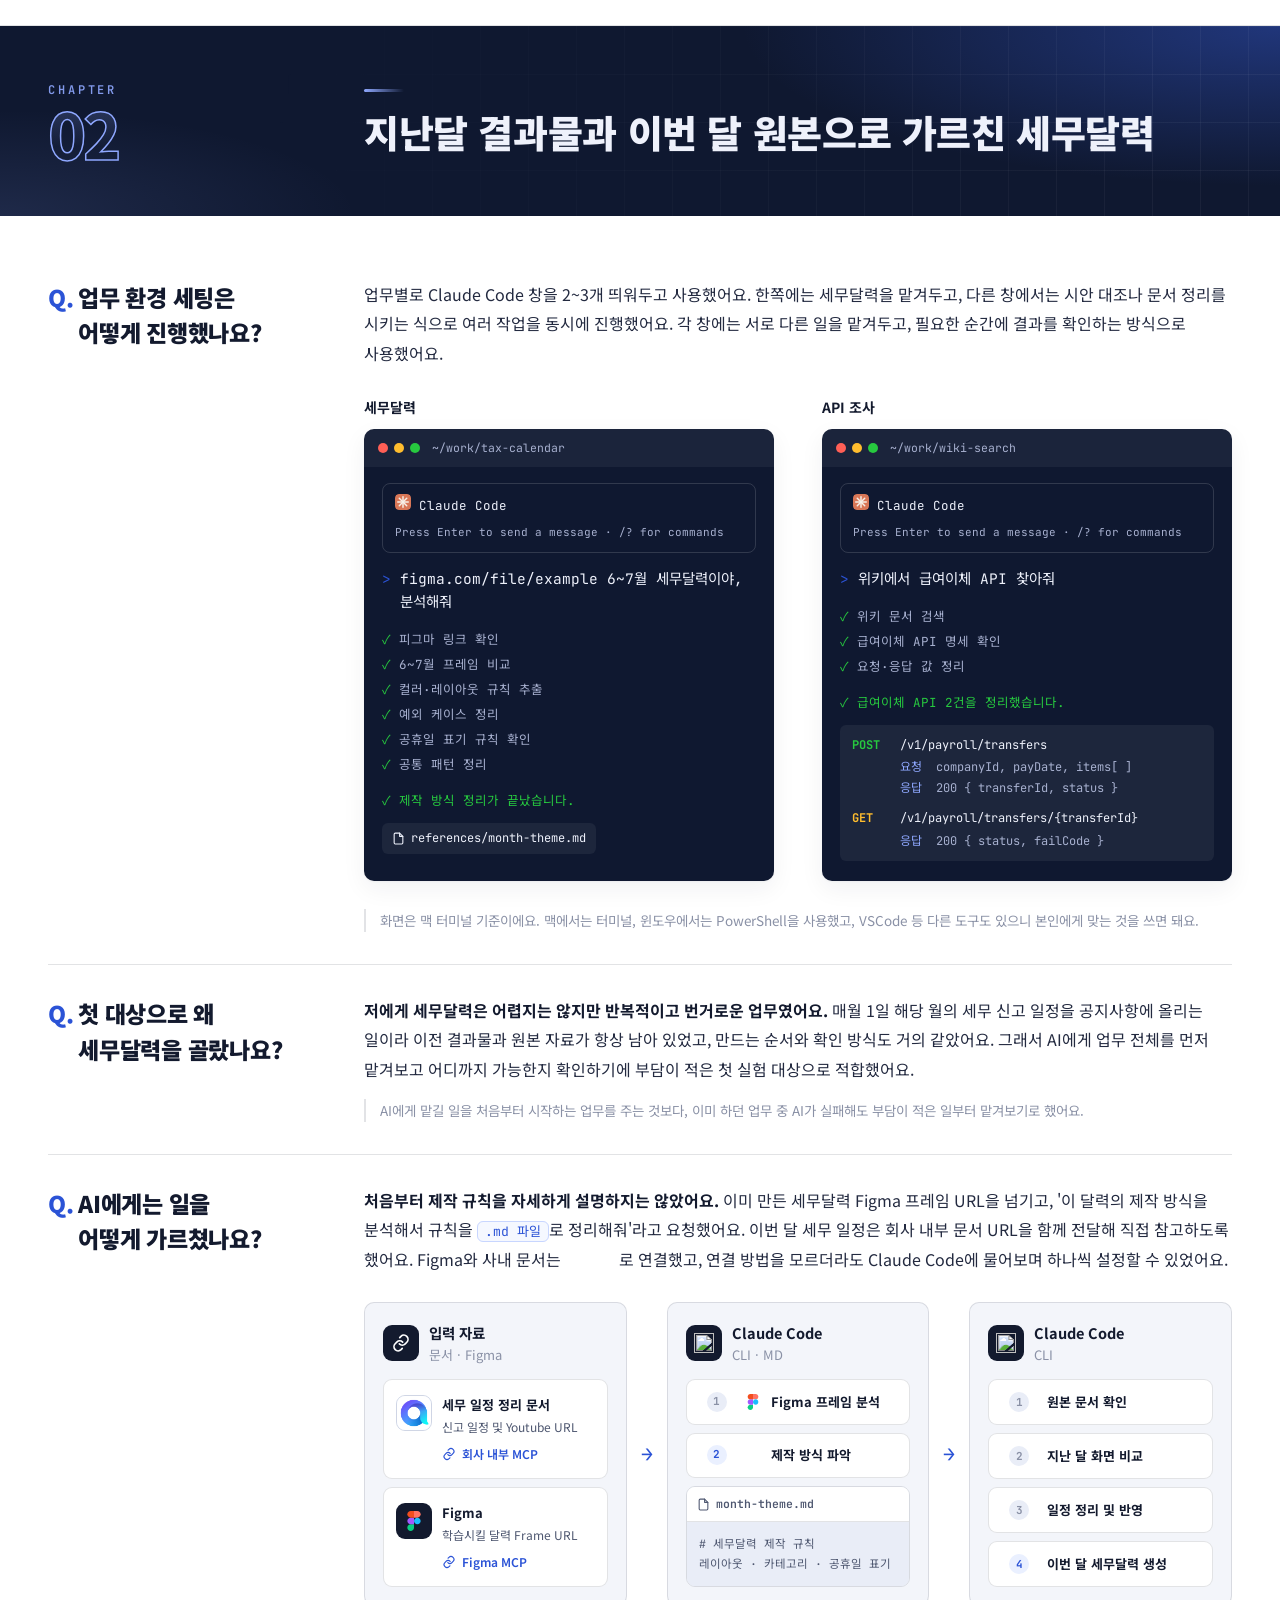
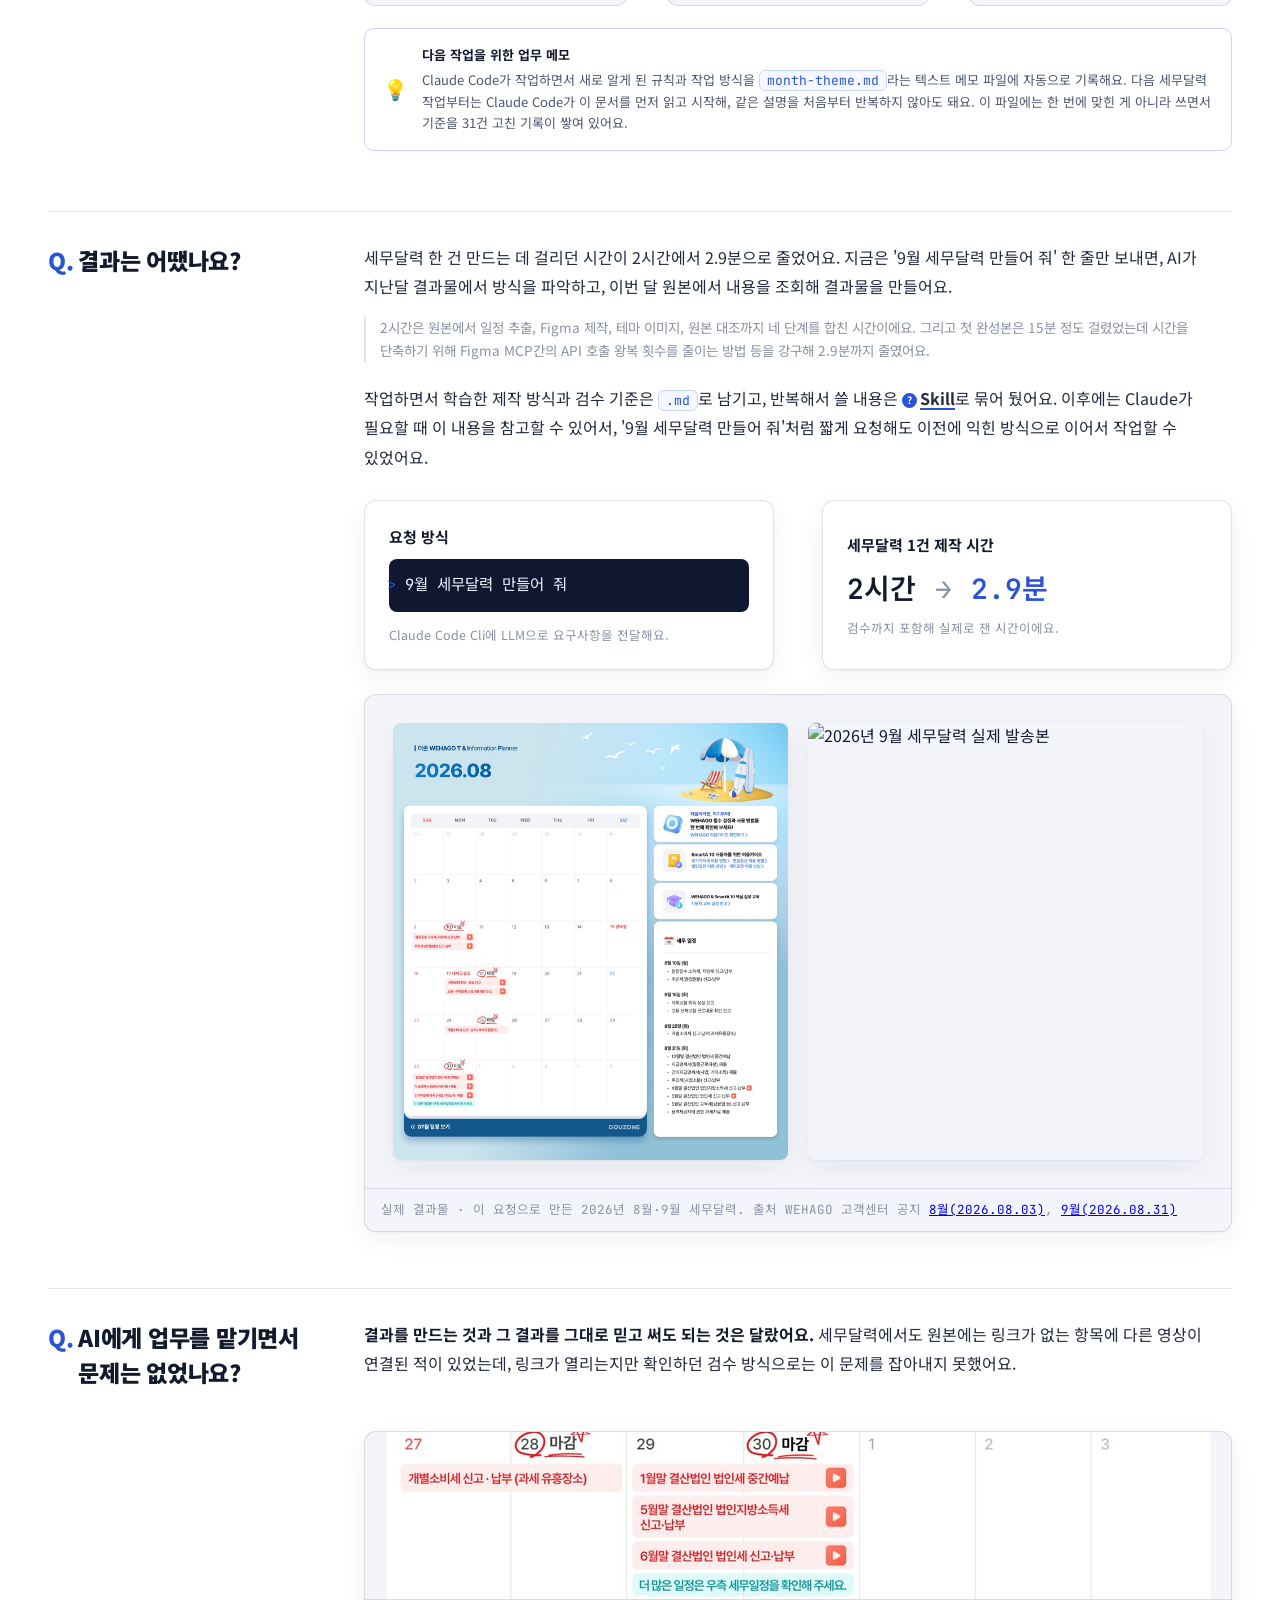
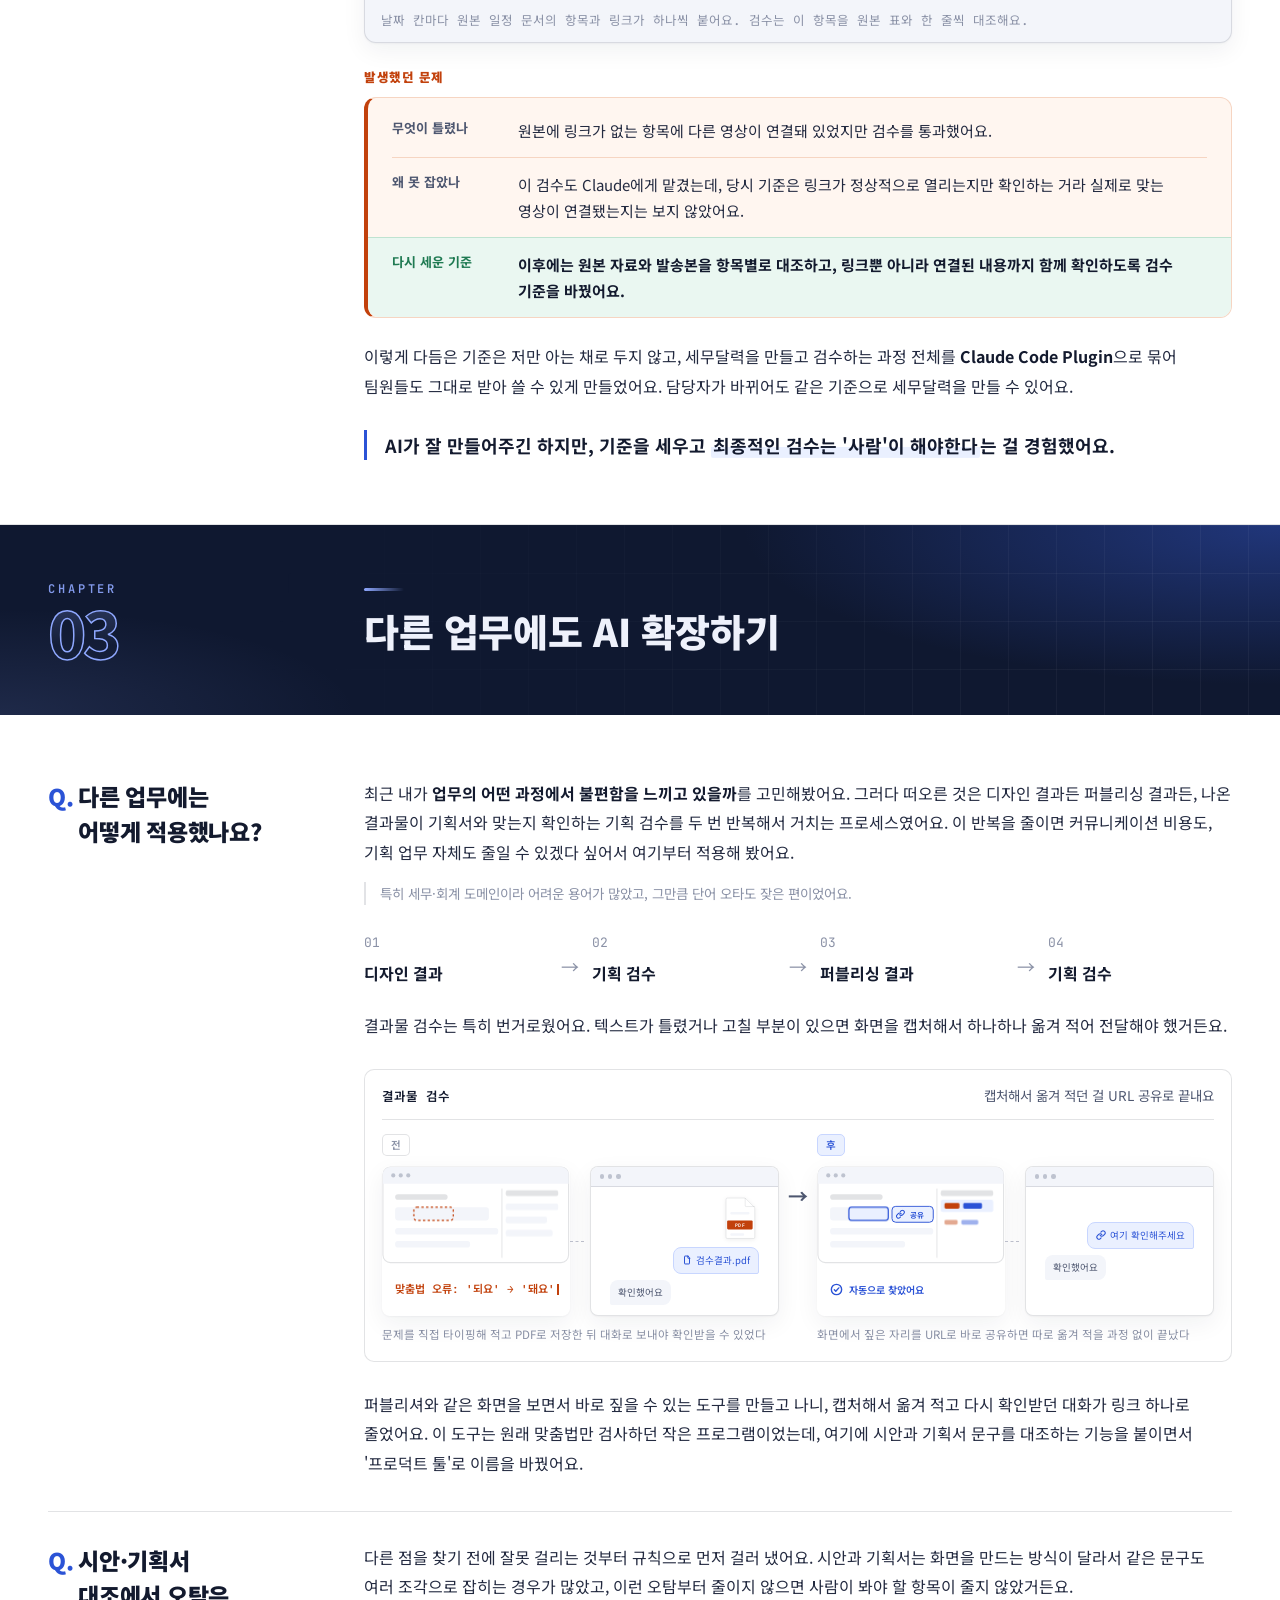
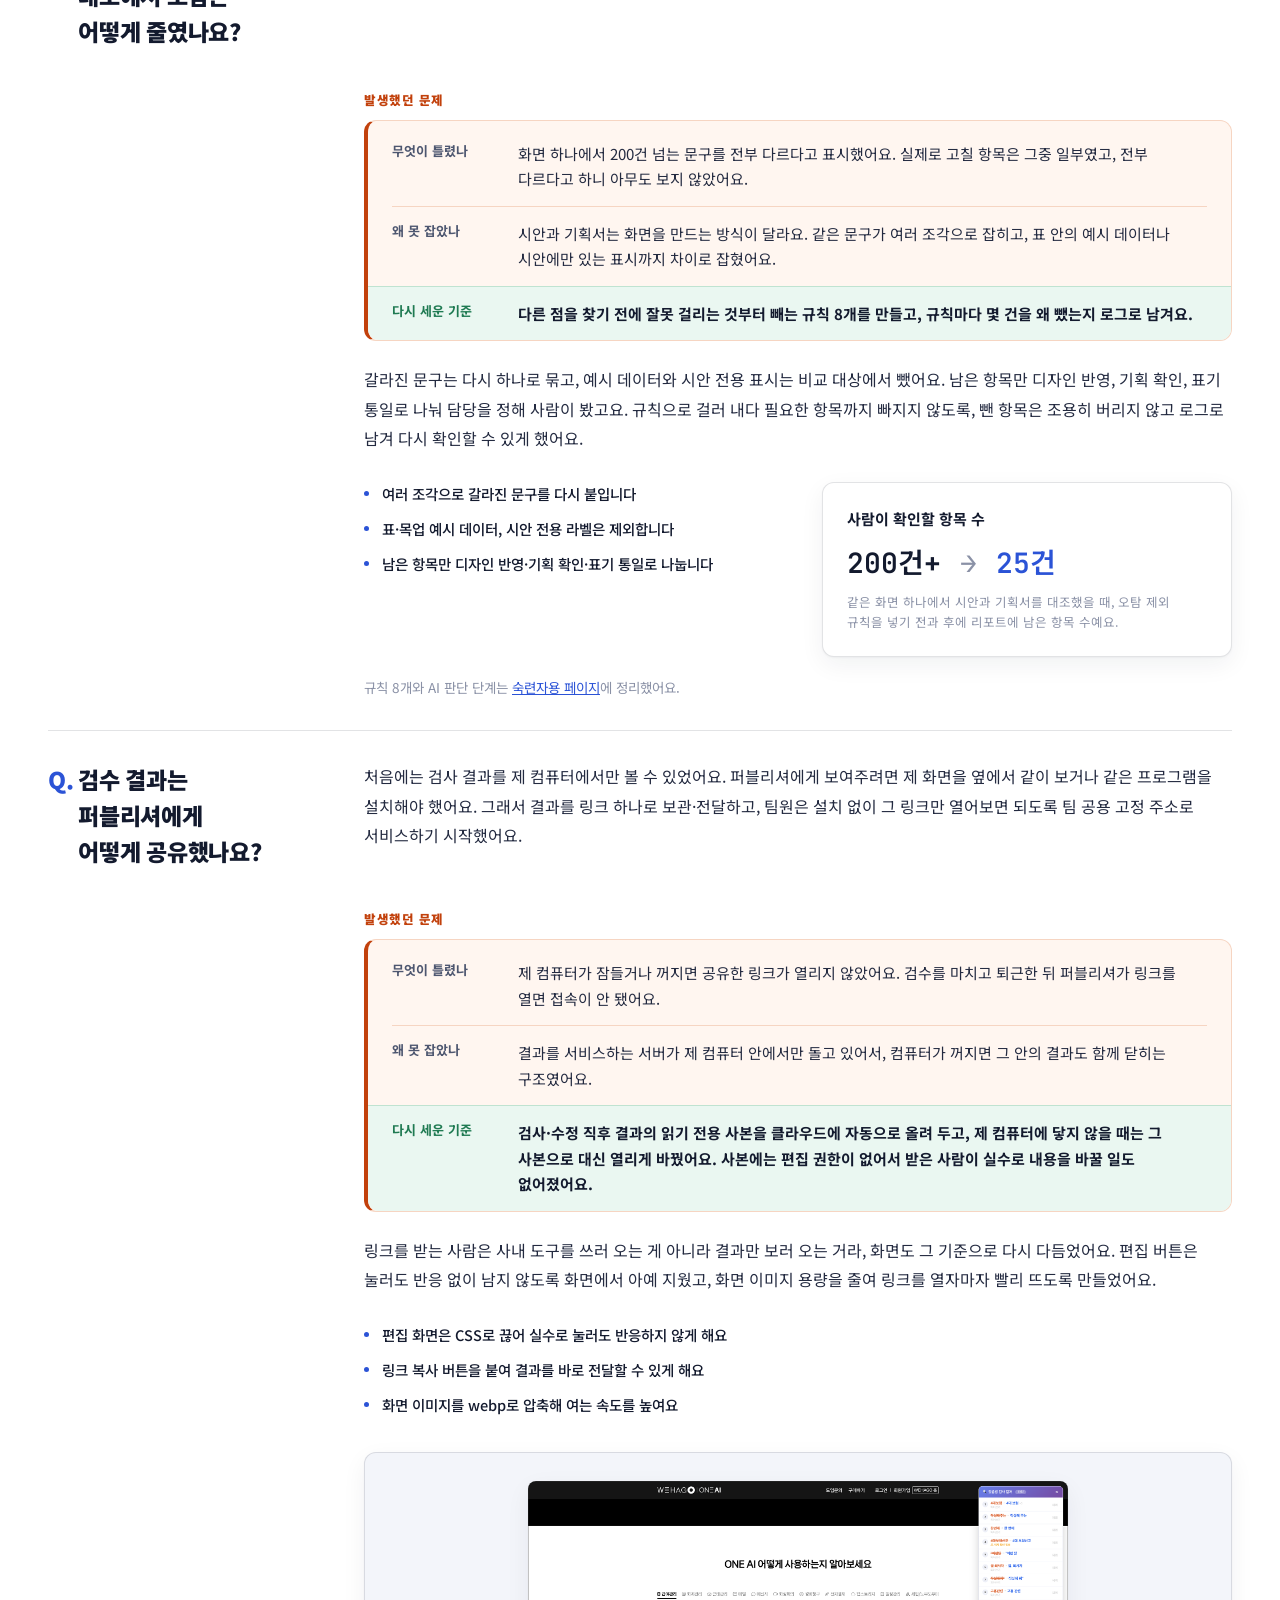
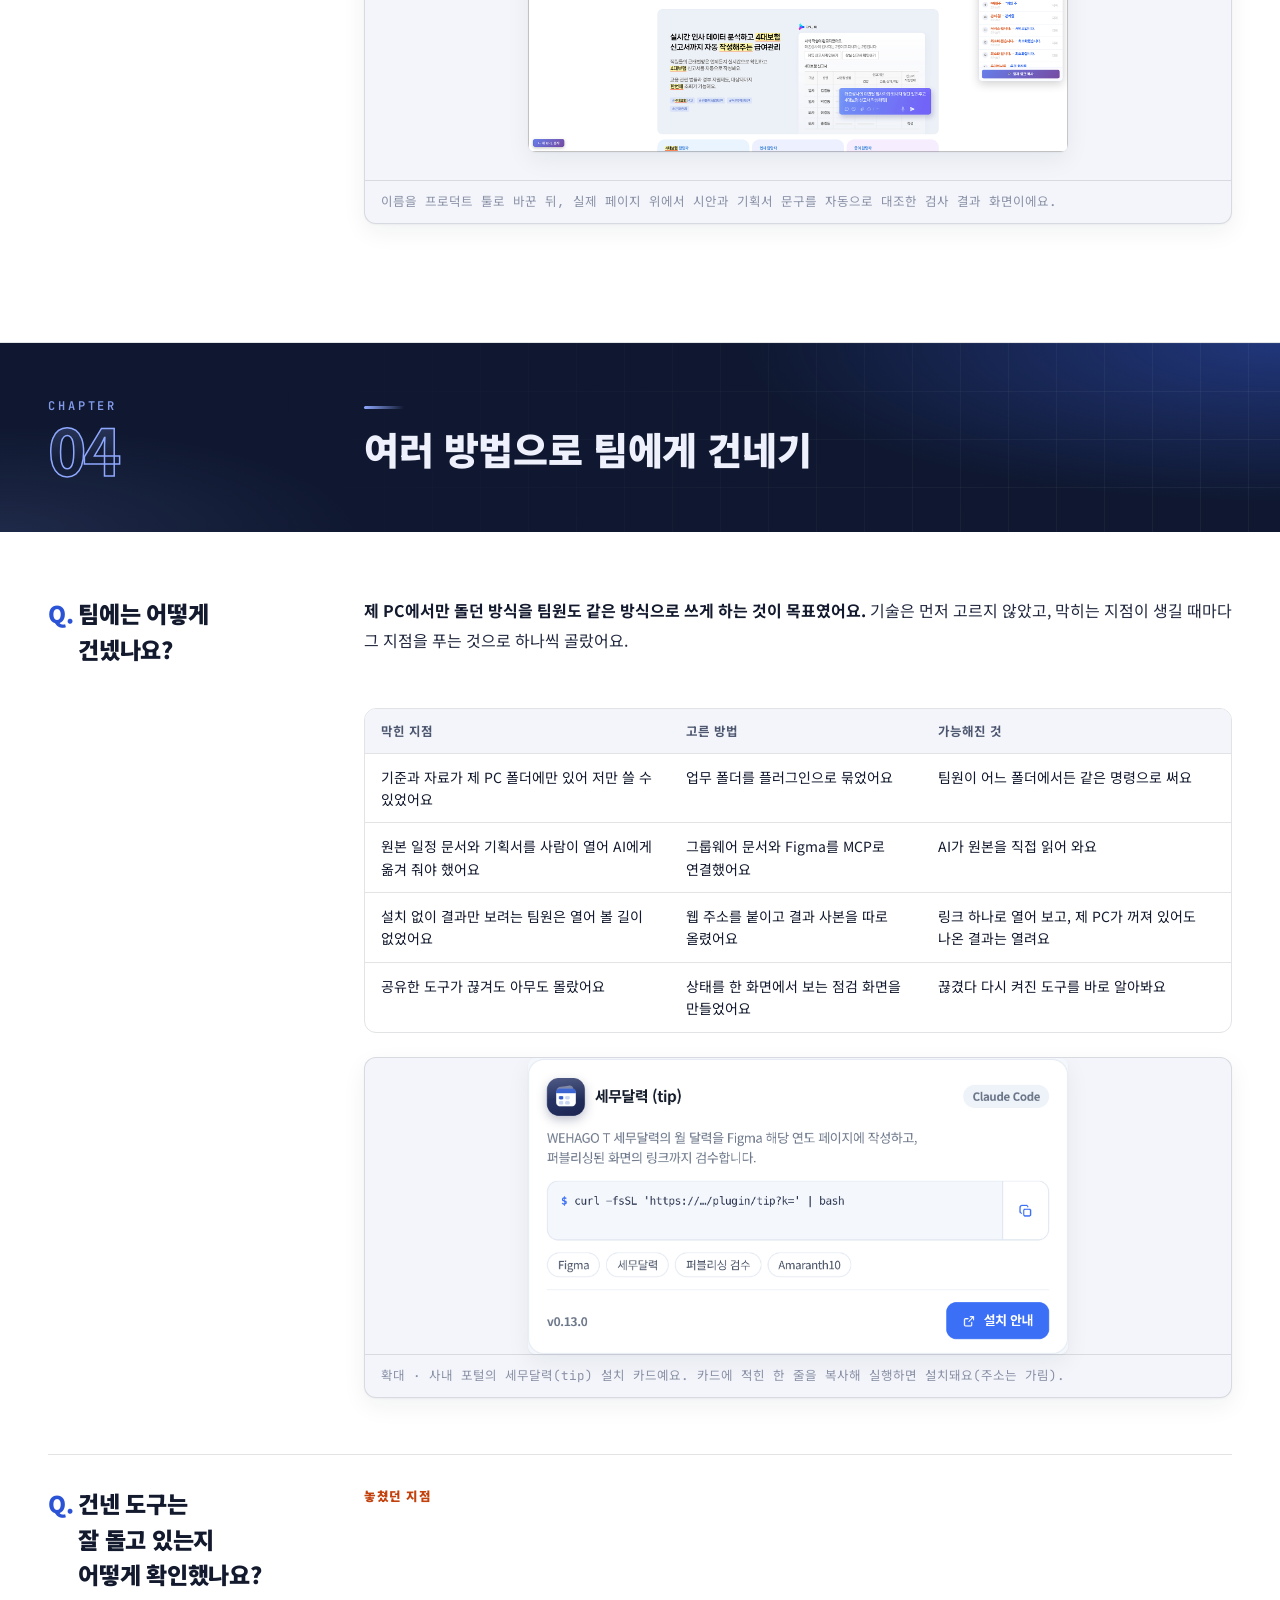
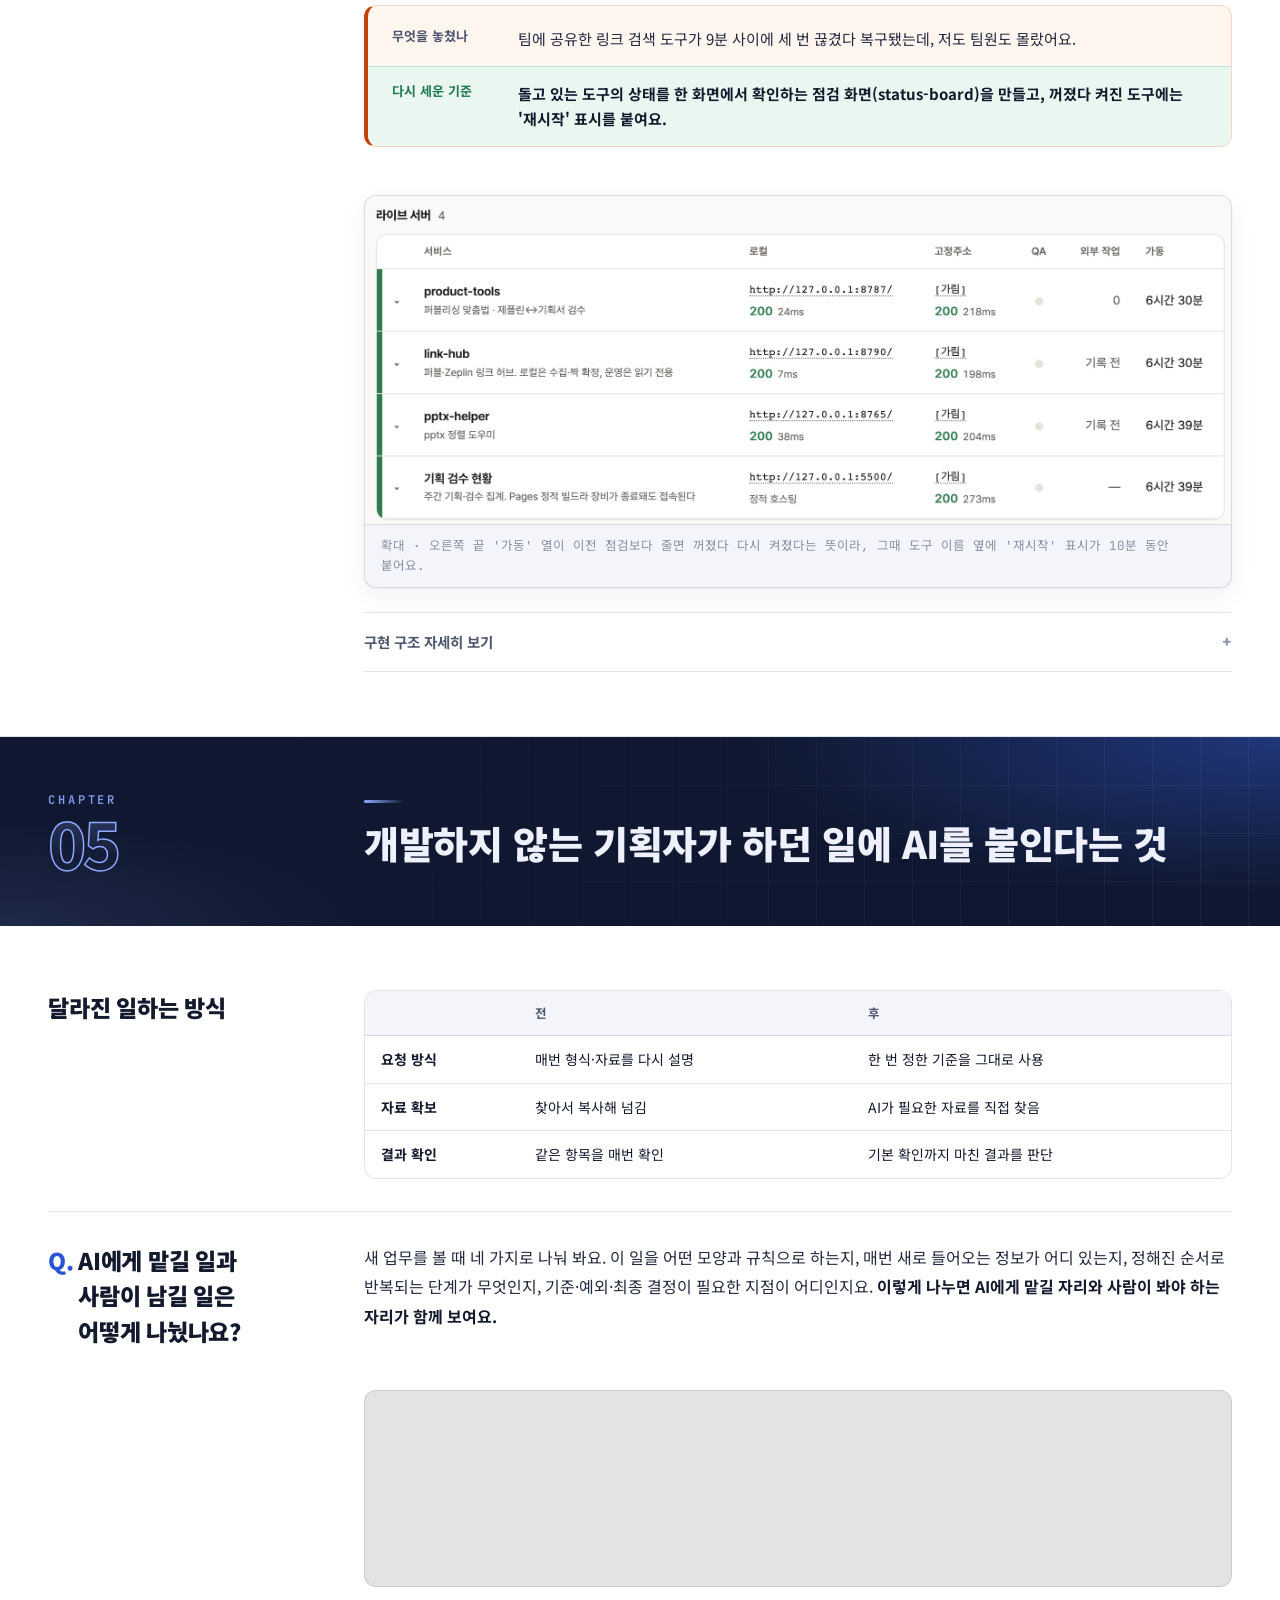
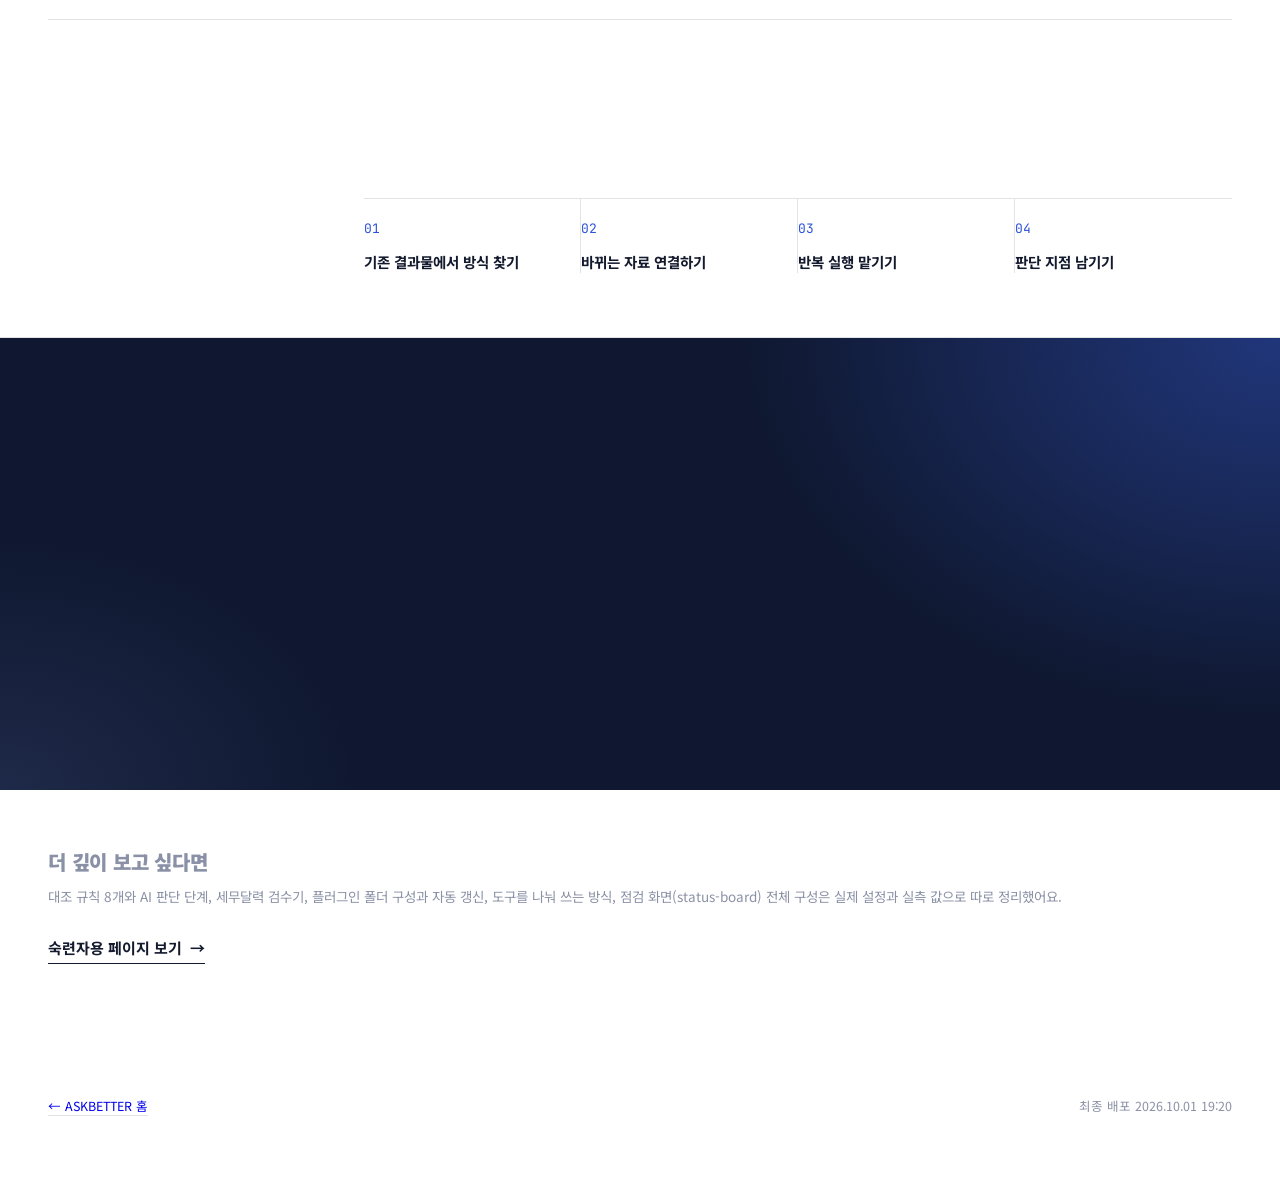
==== commit e0056e48: "결과물 검수 전후 비교 카드와 3장 질문 흐름을 다듬음 캡처+PDF 공유에서 URL 공유로 바뀐 과정을 애니메이션 카드로 보여주고, 오탐 줄인 질문의 문구와 발생했던 문제/다시 세" ====
--- a/case-study.html
+++ b/case-study.html
@@ -106,8 +106,8 @@
 
       <h3 class="q">왜 Claude Code를 쓰기 시작했나요?</h3>
       <div class="a">
-        <p>회사에서 Claude Code를 전사 도입한다는 소식을 들었어요. 정식 도입보다 <strong>2주 먼저</strong> Pro 버전을 써봤어요. Claude Code의 실행 결과를 귀엽게 알려주는 작은 프로그램이 있으면 좋겠다고 생각했고, 그 생각에서 개인 다마고치 프로젝트 Nuttie를 만들기 시작했어요.</p>
-        <p>집과 회사에서 같은 프로젝트를 이어서 작업하려고 <strong>GitHub</strong>를 썼어요. Nuttie를 다른 사람에게도 보여주고 싶어서, 별도 개발환경 없이 바로 실행되는 <span class="mono-tag">.exe 프로그램</span> 형태로도 만들어봤어요. 이 과정에서 Git과 <strong>Claude Code CLI</strong>를 자연스럽게 익혔어요.</p>
+        <p>회사에서 Claude Code를 전사 도입한다는 소식을 듣고, 2주 먼저 <span class="term" data-term="pro">Pro</span> 버전을 먼저 써봤어요. Claude Code의 실행 결과를 귀엽게 알려주는 작은 프로그램이 있으면 좋겠다고 생각했고, 그 생각에서 개인 다마고치 프로젝트 Nuttie를 만들기 시작했어요.</p>
+        <p>집과 회사에서 같은 프로젝트를 이어서 작업하려고 <span class="term" data-term="github">GitHub</span>를 썼어요. Nuttie를 다른 사람에게도 보여주고 싶어서, 별도 개발환경 없이 바로 실행되는 <span class="mono-tag">.exe 프로그램</span> 형태로도 만들어봤어요. 이 과정에서 Git과 <strong>Claude Code CLI</strong>를 자연스럽게 익혔어요.</p>
       </div>
       <div class="shot tiny">
         <div class="trio">
@@ -143,7 +143,7 @@
         <table>
           <thead><tr><th>질문</th><th>AI가 이해해야 할 것</th><th>예시</th></tr></thead>
           <tbody>
-            <tr><td class="nm">어디서</td><td>어떤 자료와 데이터를 참고해야 하는지</td><td>기획서, Jira, Wiki, 기존 화면, 운영 데이터</td></tr>
+            <tr><td class="nm">어디서</td><td>어떤 자료와 데이터를 참고해야 하는지</td><td>기획서(Confluence, Figma), Jira, 실제 화면</td></tr>
             <tr><td class="nm">무엇을</td><td>어떤 결과물을 만들어야 하는지</td><td>Figma 시안, 화면 스펙, 정책 문서, 검수 결과</td></tr>
             <tr><td class="nm">어떻게</td><td>어떤 기준으로 판단하고 예외를 처리할지</td><td>문구 일치 여부, 제외 조건, 검수 기준, 완료 조건</td></tr>
             <tr><td class="nm">왜</td><td>이 일을 하는 목적이 무엇인지</td><td>사용자 불편 개선, 검수 누락 방지, 반복 업무 축소</td></tr>
@@ -347,7 +347,7 @@
         <div class="fail-row"><div class="k">왜 못 잡았나</div><div class="v">이 검수도 Claude에게 맡겼는데, 당시 기준은 링크가 정상적으로 열리는지만 확인하는 거라 실제로 맞는 영상이 연결됐는지는 보지 않았어요.</div></div>
         <div class="fail-row fix"><div class="k">다시 세운 기준</div><div class="v">이후에는 원본 자료와 발송본을 항목별로 대조하고, 링크뿐 아니라 연결된 내용까지 함께 확인하도록 검수 기준을 바꿨어요.</div></div>
       </div>
-      <div class="a"><p>이렇게 다듬은 기준은 저만 아는 채로 두지 않고, 세무달력을 만들고 검수하는 과정 전체를 <span class="term" data-term="plugin">Claude Code Plugin</span>으로 묶어 팀원들도 그대로 받아 쓸 수 있게 만들었어요. 담당자가 바뀌어도 같은 기준으로 세무달력을 만들 수 있어요.</p></div>
+      <div class="a"><p>이렇게 다듬은 기준은 저만 아는 채로 두지 않고, 세무달력을 만들고 검수하는 과정 전체를 <strong>Claude Code Plugin</strong>으로 묶어 팀원들도 그대로 받아 쓸 수 있게 만들었어요. 담당자가 바뀌어도 같은 기준으로 세무달력을 만들 수 있어요.</p></div>
       <p class="endline">AI가 잘 만들어주긴 하지만, 기준을 세우고 <span class="hl">최종적인 검수는 '사람'이 해야한다</span>는 걸 경험했어요.</p>
     </div>
   </section>
@@ -377,10 +377,155 @@
         <div class="flow-step"><div class="idx">04</div><div class="t">기획 검수</div></div>
       </div>
       <div class="a">
-        <p>퍼블리싱 뒤 검수는 특히 번거로웠어요. 텍스트가 틀렸거나 고칠 부분이 있으면 화면을 캡처해서 하나하나 옮겨 적어 전달해야 했거든요. 같은 화면을 보면서 바로 확인할 수 있는 도구를 여기에 먼저 만들었고, 이걸 시작으로 하던 기획 업무 네 가지로 범위를 넓혔어요. 그중 결과를 수치로 확인한 하나는 대표 사례로 정리했고, 나머지 셋은 같은 방식으로 AI가 맡을 부분과 사람이 판단할 부분을 나눠 적용했어요.</p>
-      </div>
-
-      <h3 class="q">수백 건 중 실제로 볼 것만 남기려면 어떻게 했나요?</h3>
+        <p>결과물 검수는 특히 번거로웠어요. 텍스트가 틀렸거나 고칠 부분이 있으면 화면을 캡처해서 하나하나 옮겨 적어 전달해야 했거든요.</p>
+      </div>
+      <div class="ba-card">
+        <div class="ba-head"><span class="k">결과물 검수</span><span class="v">캡처해서 옮겨 적던 걸 URL 공유로 끝내요</span></div>
+        <div class="ba-pair">
+          <figure class="ba-fig">
+            <span class="ba-tag">전</span>
+            <div class="ba-row">
+              <div class="ba-win-wrap">
+                <div class="ba-win-frame">
+                  <svg class="ba-win-svg" viewBox="0 0 200 104" aria-hidden="true">
+                    <rect x="1" y="1" width="198" height="102" rx="8" fill="var(--surface)" stroke="var(--line)" stroke-width="1.2"/>
+                    <path d="M1 9V9a8 8 0 0 1 8-8h182a8 8 0 0 1 8 8v10H1z" fill="var(--tint)"/>
+                    <circle cx="12" cy="10" r="2.2" fill="var(--ink-faint)" opacity=".5"/>
+                    <circle cx="20" cy="10" r="2.2" fill="var(--ink-faint)" opacity=".5"/>
+                    <circle cx="28" cy="10" r="2.2" fill="var(--ink-faint)" opacity=".5"/>
+                    <rect x="14" y="30" width="56" height="6" rx="3" fill="var(--line)"/>
+                    <rect x="14" y="44" width="100" height="14" rx="3" fill="var(--tint)"/>
+                    <rect x="14" y="66" width="110" height="7" rx="3" fill="var(--tint)"/>
+                    <rect x="14" y="80" width="80" height="7" rx="3" fill="var(--tint)"/>
+                    <rect class="ba-issue" x="34" y="44" width="42" height="14" rx="3" fill="none" stroke="var(--fail)" stroke-width="1.3" stroke-dasharray="2.5 2.5"/>
+                    <line x1="128" y1="24" x2="128" y2="98" stroke="var(--line)" stroke-width="1"/>
+                    <rect x="132" y="26" width="56" height="6" rx="2" fill="var(--line)"/>
+                    <rect x="132" y="40" width="56" height="7" rx="2" fill="var(--tint)"/>
+                    <rect x="132" y="54" width="44" height="7" rx="2" fill="var(--tint)"/>
+                    <rect x="132" y="68" width="50" height="7" rx="2" fill="var(--tint)"/>
+                  </svg>
+                </div>
+                <div class="ba-type-note" aria-hidden="true"><span class="ba-type-text">맞춤법 오류: '되요' → '돼요'</span><span class="ba-type-caret"></span></div>
+              </div>
+              <div class="ba-link-h" aria-hidden="true"></div>
+              <div class="ba-xfer" aria-hidden="true">
+                <div class="ba-xfer-head">
+                  <span></span><span></span><span></span>
+                </div>
+                <div class="ba-xfer-body">
+                  <div class="ba-xfer-send">
+                    <div class="ba-pdf-doc">
+                      <svg viewBox="0 0 64 80">
+                        <path d="M4 2h34l18 18v56a2 2 0 0 1-2 2H4a2 2 0 0 1-2-2V4a2 2 0 0 1 2-2z" fill="var(--surface)" stroke="var(--line)" stroke-width="1.3"/>
+                        <path d="M38 2v14a2 2 0 0 0 2 2h16" fill="none" stroke="var(--line)" stroke-width="1.3"/>
+                        <rect x="10" y="28" width="36" height="5" rx="2" fill="var(--tint)"/>
+                        <rect x="4" y="44" width="48" height="17" rx="2" fill="var(--fail)"/>
+                        <text x="28" y="56.5" font-size="9" font-family="var(--mono)" text-anchor="middle" fill="#fff" font-weight="700" letter-spacing=".5">PDF</text>
+                        <rect x="10" y="68" width="26" height="5" rx="2" fill="var(--tint)"/>
+                      </svg>
+                    </div>
+                    <div class="ba-chat">
+                      <div class="ba-chat-bubble">
+                        <svg width="10" height="10" viewBox="0 0 24 24" fill="none" stroke="var(--accent)" stroke-width="2.4" stroke-linecap="round" stroke-linejoin="round">
+                          <path d="M14 2.5H7a1 1 0 0 0-1 1v17a1 1 0 0 0 1 1h10a1 1 0 0 0 1-1V8z"/>
+                          <path d="M14 2.5V7a1 1 0 0 0 1 1h4"/>
+                        </svg>
+                        <span class="ba-chat-text">검수결과.pdf</span>
+                      </div>
+                      <div class="ba-chat-reply">확인했어요</div>
+                    </div>
+                  </div>
+                </div>
+              </div>
+              <div class="ba-drag-trail" aria-hidden="true">
+                <svg viewBox="0 0 12 19" width="14" height="19">
+                  <path d="M0 0 L0 16 L4 12.5 L7 18.5 L10 17 L7 11 L12 11 Z" fill="var(--ink-soft)" stroke="var(--surface)" stroke-width="0.8" stroke-linejoin="round"/>
+                </svg>
+              </div>
+            </div>
+            <figcaption class="ba-cap">문제를 직접 타이핑해 적고 PDF로 저장한 뒤 대화로 보내야 확인받을 수 있었다</figcaption>
+          </figure>
+          <div class="ba-arrow" aria-hidden="true">→</div>
+          <figure class="ba-fig on">
+            <span class="ba-tag">후</span>
+            <div class="ba-row">
+              <div class="ba-win-wrap">
+                <div class="ba-win-frame">
+                  <svg class="ba-win-svg" viewBox="0 0 200 104" aria-hidden="true">
+                    <rect x="1" y="1" width="198" height="102" rx="8" fill="var(--surface)" stroke="var(--line)" stroke-width="1.2"/>
+                    <path d="M1 9V9a8 8 0 0 1 8-8h182a8 8 0 0 1 8 8v10H1z" fill="var(--tint)"/>
+                    <circle cx="12" cy="10" r="2.2" fill="var(--ink-faint)" opacity=".5"/>
+                    <circle cx="20" cy="10" r="2.2" fill="var(--ink-faint)" opacity=".5"/>
+                    <circle cx="28" cy="10" r="2.2" fill="var(--ink-faint)" opacity=".5"/>
+                    <rect x="14" y="30" width="56" height="6" rx="3" fill="var(--line)"/>
+                    <rect x="14" y="44" width="100" height="14" rx="3" fill="var(--tint)"/>
+                    <rect x="14" y="66" width="110" height="7" rx="3" fill="var(--tint)"/>
+                    <rect x="14" y="80" width="80" height="7" rx="3" fill="var(--tint)"/>
+                    <rect class="ba-issue ba-issue-on" x="34" y="44" width="42" height="14" rx="3" fill="var(--accent-soft)" stroke="var(--accent)" stroke-width="1.3"/>
+                    <g class="ba-link-chip">
+                      <rect x="80" y="43" width="44" height="17" rx="4" fill="var(--accent-soft)" stroke="var(--accent)" stroke-width="1"/>
+                      <svg x="84" y="46.5" width="10" height="10" viewBox="0 0 24 24" fill="none" stroke="var(--accent)" stroke-width="2.6" stroke-linecap="round" stroke-linejoin="round">
+                        <path d="M10 13a5 5 0 0 0 7.54.54l3-3a5 5 0 0 0-7.07-7.07l-1.72 1.71"/>
+                        <path d="M14 11a5 5 0 0 0-7.54-.54l-3 3a5 5 0 0 0 7.07 7.07l1.71-1.71"/>
+                      </svg>
+                      <text x="99" y="55" font-size="8" font-family="var(--mono)" fill="var(--accent-ink)" font-weight="700">공유</text>
+                    </g>
+                    <line x1="128" y1="24" x2="128" y2="98" stroke="var(--line)" stroke-width="1"/>
+                    <rect x="132" y="26" width="56" height="6" rx="2" fill="var(--line)"/>
+                    <g class="ba-list-row ba-list-row-on">
+                      <rect x="132" y="36" width="56" height="13" rx="2" fill="var(--accent-soft)"/>
+                      <rect x="136" y="39.5" width="16" height="6" rx="1.5" fill="var(--fail)"/>
+                      <rect x="156" y="39.5" width="20" height="6" rx="1.5" fill="var(--accent)"/>
+                    </g>
+                    <g class="ba-list-row">
+                      <rect x="136" y="57.5" width="14" height="5" rx="1.5" fill="var(--fail)" opacity=".45"/>
+                      <rect x="154" y="57.5" width="18" height="5" rx="1.5" fill="var(--accent)" opacity=".45"/>
+                    </g>
+                    <g class="ba-list-row">
+                      <rect x="136" y="75.5" width="18" height="5" rx="1.5" fill="var(--fail)" opacity=".4"/>
+                      <rect x="158" y="75.5" width="16" height="5" rx="1.5" fill="var(--accent)" opacity=".4"/>
+                    </g>
+                  </svg>
+                </div>
+                <div class="ba-load-bar" aria-hidden="true">
+                  <div class="ba-load-stage">
+                    <span class="ba-load-label">자동으로 짚은 자리를 찾는 중</span>
+                    <div class="ba-load-track"><div class="ba-load-fill"></div></div>
+                  </div>
+                  <div class="ba-load-done">
+                    <svg width="13" height="13" viewBox="0 0 24 24" fill="none" stroke="var(--accent)" stroke-width="2.6" stroke-linecap="round" stroke-linejoin="round"><circle cx="12" cy="12" r="9.5"/><path d="M8 12.5l2.7 2.7L16.3 9"/></svg>
+                    <span class="ba-load-label">자동으로 찾았어요</span>
+                  </div>
+                </div>
+              </div>
+              <div class="ba-link-h" aria-hidden="true"></div>
+              <div class="ba-xfer" aria-hidden="true">
+                <div class="ba-xfer-head">
+                  <span></span><span></span><span></span>
+                </div>
+                <div class="ba-xfer-body">
+                  <div class="ba-chat">
+                    <div class="ba-chat-bubble">
+                      <svg width="10" height="10" viewBox="0 0 24 24" fill="none" stroke="var(--accent)" stroke-width="2.6" stroke-linecap="round" stroke-linejoin="round">
+                        <path d="M10 13a5 5 0 0 0 7.54.54l3-3a5 5 0 0 0-7.07-7.07l-1.72 1.71"/>
+                        <path d="M14 11a5 5 0 0 0-7.54-.54l-3 3a5 5 0 0 0 7.07 7.07l1.71-1.71"/>
+                      </svg>
+                      <span class="ba-chat-text">여기 확인해주세요</span>
+                    </div>
+                    <div class="ba-chat-reply">확인했어요</div>
+                  </div>
+                </div>
+              </div>
+            </div>
+            <figcaption class="ba-cap">화면에서 짚은 자리를 URL로 바로 공유하면 따로 옮겨 적을 과정 없이 끝났다</figcaption>
+          </figure>
+        </div>
+      </div>
+      <div class="a">
+        <p>퍼블리셔와 같은 화면을 보면서 바로 짚을 수 있는 도구를 만들고 나니, 캡처해서 옮겨 적고 다시 확인받던 대화가 링크 하나로 줄었어요. 이 도구는 원래 맞춤법만 검사하던 작은 프로그램이었는데, 여기에 시안과 기획서 문구를 대조하는 기능을 붙이면서 '프로덕트 툴'로 이름을 바꿨어요.</p>
+      </div>
+
+      <h3 class="q">시안·기획서 대조에서 오탐은 어떻게 줄였나요?</h3>
       <div class="a">
         <p>다른 점을 찾기 전에 잘못 걸리는 것부터 규칙으로 먼저 걸러 냈어요. 시안과 기획서는 화면을 만드는 방식이 달라서 같은 문구도 여러 조각으로 잡히는 경우가 많았고, 이런 오탐부터 줄이지 않으면 사람이 봐야 할 항목이 줄지 않았거든요.</p>
       </div>
@@ -420,23 +565,16 @@
       <div class="a">
         <p>링크를 받는 사람은 사내 도구를 쓰러 오는 게 아니라 결과만 보러 오는 거라, 화면도 그 기준으로 다시 다듬었어요. 편집 버튼은 눌러도 반응 없이 남지 않도록 화면에서 아예 지웠고, 화면 이미지 용량을 줄여 링크를 열자마자 빨리 뜨도록 만들었어요.</p>
       </div>
-      <div class="cols-2">
-        <ul class="bullets strong">
-          <li>편집 화면은 CSS로 끊어 실수로 눌러도 반응하지 않게 해요</li>
-          <li>링크 복사 버튼을 붙여 결과를 바로 전달할 수 있게 해요</li>
-          <li>화면 이미지를 webp로 압축해 여는 속도를 높여요</li>
-        </ul>
-        <div class="card">
-          <div class="h">공유 리포트 한 건 용량</div>
-          <div class="n mono">4.85MB <span class="arrow">→</span> <span class="to">2.1MB</span></div>
-          <div class="cap">화면 이미지를 webp로 바꾼 뒤, 글자 획은 눈으로 차이가 없이 절반 이하로 줄었어요.</div>
-        </div>
-      </div>
+      <ul class="bullets strong">
+        <li>편집 화면은 CSS로 끊어 실수로 눌러도 반응하지 않게 해요</li>
+        <li>링크 복사 버튼을 붙여 결과를 바로 전달할 수 있게 해요</li>
+        <li>화면 이미지를 webp로 압축해 여는 속도를 높여요</li>
+      </ul>
       <div class="shot compact">
         <img src="assets/product-tools-check-result.png" alt="프로덕트 툴이 실제 페이지 위에서 시안과 기획서 문구를 대조한 검사 결과 화면, 23건 발견" loading="lazy">
         <div class="cap">이름을 프로덕트 툴로 바꾼 뒤, 실제 페이지 위에서 시안과 기획서 문구를 자동으로 대조한 검사 결과 화면이에요.</div>
       </div>
-      <div class="a"><p>이 도구는 원래 퍼블리싱 페이지의 한국어 맞춤법만 검사하던 작은 프로그램이었어요. 여기에 시안·기획서 대조 기능을 붙이면서 도구 이름도 '프로덕트 툴'로 바꿨고, 이어서 제플린 시안을 원본 화질 그대로 받는 기능까지 추가했어요.</p></div>
+      <div class="a"><p>대조 기능에 이어서 제플린 시안을 원본 화질 그대로 받는 기능까지 추가했어요.</p></div>
     </div>
   </section>
 
--- a/assets/tokens.css
+++ b/assets/tokens.css
@@ -27,6 +27,8 @@
   --accent-soft:#eaf0ff;
   --accent-line:#c8d6ff;
   --good:#1f7a52;
+  --good-soft:#eaf7f1;
+  --good-line:#bfe3d1;
   /* AI가 틀렸던 지점 상자. 글 페이지에서 경고 성격의 강조에만 쓴다 */
   --fail:#c2410c;
   --fail-soft:#fff6f0;
--- a/assets/story.css
+++ b/assets/story.css
@@ -2,7 +2,7 @@
 /* 색·글꼴·지면 폭은 tokens.css 에 있다 */
 
 *{box-sizing:border-box;}
-html{background:var(--bg);}
+html{background:var(--bg); overflow-x:hidden;}
 body{
   background:var(--bg);
   color:var(--ink);
@@ -11,6 +11,7 @@
   margin:0;
   word-break:keep-all;
   overflow-wrap:break-word;
+  overflow-x:hidden; /* .term::after 툴팁이 좁은 화면 가장자리에서 중앙 정렬되며 페이지 밖으로 넘칠 때 가로 스크롤이 생기는 것을 막는다 */
 }
 h1,h2,h3{
   font-family:var(--sans);
@@ -231,6 +232,108 @@
 @media (max-width:640px){
   .flow{ flex-direction:column; gap:16px; }
   .flow-arrow{ display:none; }
+}
+
+/* 전/후 비교 카드. 화면 모형(.ba-win-svg)은 양쪽이 같고, 문제 지점만 박스(.ba-issue)로
+   똑같이 표시한다. 전은 두 칸으로 나뉜다. 마우스(.ba-drag-trail, story-motion.js 가 좌표를
+   재서 움직인다)가 왼쪽 창에서 문제 지점을 드래그로 선택하면, 그 밑에 고칠 내용을 직접
+   타이핑해 적는(.ba-type-note) 수작업이 끼어든다. 적은 내용을 저장해 PDF 문서
+   (.ba-pdf-doc)가 만들어지면, 화면과 떨어진 파일이라 대화(.ba-chat)로 따로 끌어다 보내야
+   동료가 확인한다. 후는 문제 지점을 직접 짚어 URL 칩(.ba-link-chip)으로 공유하므로 따로
+   적거나 파일을 주고받을 필요 없이 같은 화면에서 바로 끝나고, 오른쪽 칸에는 그 URL을 받은
+   동료가 바로 확인하는 대화를 보여준다. 같은 오류를 알리는 데 드는 품이 다르다는 것을
+   대비시킨다. */
+.ba-card{ border:1px solid var(--line); border-radius:10px; background:var(--surface); padding:15px 17px 17px; }
+.ba-head{ display:flex; gap:14px; align-items:baseline; padding-bottom:12px; margin-bottom:14px; border-bottom:1px solid var(--line); }
+.ba-head .k{ font-family:var(--mono); font-size:12.5px; font-weight:600; color:var(--ink); white-space:nowrap; }
+.ba-head .v{ font-size:13.5px; color:var(--ink-soft); margin-left:auto; text-align:right; }
+.ba-pair{ display:flex; align-items:stretch; gap:9px; }
+.ba-fig{ flex:1; min-width:0; margin:0; display:flex; flex-direction:column; }
+.ba-tag{ align-self:flex-start; display:inline-block; font-size:10.5px; font-weight:600; color:var(--ink-faint); letter-spacing:.04em; margin-bottom:10px; padding:2px 8px; border-radius:5px; background:var(--surface); border:1px solid var(--line); }
+.ba-fig.on .ba-tag{ color:var(--accent-ink); background:var(--accent-soft); border-color:var(--accent-line); }
+.ba-cap{ font-size:11.5px; line-height:1.55; color:var(--ink-faint); margin-top:10px; }
+.ba-arrow{ flex-shrink:0; color:var(--ink-soft); font-size:20px; font-weight:700; padding-top:46px; }
+
+.ba-row{ position:relative; flex:1; display:flex; align-items:stretch; gap:0; }
+.ba-drag-trail{ position:absolute; top:0; left:0; width:14px; height:19px; opacity:0; pointer-events:none; z-index:6; }
+.ba-win-wrap{ flex:1; min-width:0; display:flex; flex-direction:column; border-radius:8px; box-shadow:var(--shadow); }
+.ba-win-frame{ position:relative; width:100%; flex:none; aspect-ratio:200/104; border-radius:8px; overflow:hidden; }
+.ba-win-svg{ display:block; width:100%; height:100%; border-radius:8px; }
+
+.ba-link-h{ width:14px; height:0; align-self:center; border-top:1.5px dashed var(--ink-faint); opacity:.55; flex-shrink:0; }
+
+/* 전 오른쪽 칸도 왼쪽 창과 같은 터미널 모양(머리글 점 세 개)으로 둬서 두 창이 나란한 2열로 보이게 한다 */
+.ba-xfer{ position:relative; flex:1; min-width:0; display:flex; flex-direction:column; margin-left:6px; border:1px solid var(--line); border-radius:8px; background:var(--surface); box-shadow:var(--shadow); overflow:hidden; }
+.ba-xfer-head{ flex:none; display:flex; gap:4px; padding:7px 9px; background:var(--tint); border-bottom:1px solid var(--line); }
+.ba-xfer-head span{ width:4.4px; height:4.4px; border-radius:50%; background:var(--ink-faint); opacity:.5; }
+.ba-xfer-body{ position:relative; flex:1; display:flex; align-items:center; justify-content:center; padding:10px; }
+.ba-xfer-send{ display:flex; flex-direction:column; align-items:center; gap:8px; width:100%; }
+.ba-pdf-doc{ align-self:flex-end; margin-right:9px; width:34px; height:42px; filter:drop-shadow(0 1px 2px rgb(0 0 0 / .08)); }
+.ba-type-note{ flex:1; display:flex; align-items:center; padding-left:7%; font-family:var(--mono); font-size:11px; font-weight:600; color:var(--fail); white-space:nowrap; }
+.ba-type-caret{ display:inline-block; width:1.5px; height:11px; margin-left:2px; background:currentColor; }
+.ba-load-bar{ position:relative; flex:1; }
+.ba-load-stage{ position:absolute; inset:0; padding:0 7%; display:none; flex-direction:column; justify-content:center; gap:6px; }
+.ba-load-label{ font-size:10px; color:var(--ink-faint); }
+.ba-load-track{ width:100%; height:5px; border-radius:3px; background:var(--tint); overflow:hidden; }
+.ba-load-fill{ width:0%; height:100%; border-radius:3px; background:var(--accent); }
+.ba-load-done{ position:absolute; inset:0; padding:0 7%; display:flex; align-items:center; gap:6px; }
+.ba-load-done .ba-load-label{ color:var(--accent-ink); font-weight:600; }
+
+/* 후의 오른쪽 칸. 공유한 URL을 동료가 바로 확인하는 대화창으로 채워, 전의 PDF 저장과
+   대비되는 결과물을 보여준다 */
+.ba-chat{ display:flex; flex-direction:column; gap:6px; width:100%; padding:0 9px; }
+.ba-chat-bubble{ align-self:flex-end; display:inline-flex; align-items:center; gap:4px; max-width:88%; padding:5px 8px; border-radius:8px 8px 2px 8px; background:var(--accent-soft); border:1px solid var(--accent-line); }
+.ba-chat-text{ font-size:9.5px; color:var(--accent-ink); white-space:nowrap; }
+.ba-chat-reply{ align-self:flex-start; font-size:9.5px; color:var(--ink-soft); background:var(--tint); border-radius:8px 8px 8px 2px; padding:5px 8px; }
+.ba-pdf-doc svg{ display:block; width:100%; height:auto; }
+
+.ba-issue{ transform-origin:55px 51px; }
+
+@media (max-width:560px){ .ba-pair{ flex-direction:column; } .ba-arrow{ display:none; } }
+@media (prefers-reduced-motion: no-preference){
+  .ba-fig:not(.on) .ba-issue{ transform:scaleX(0); }
+  .motion .ba-card.is-in .ba-fig:not(.on) .ba-issue{ animation:baDragRect .85s ease-out forwards; }
+  .ba-fig:not(.on) .ba-link-h{ transform:scaleX(0); transform-origin:left; }
+  .motion .ba-card.is-in .ba-fig:not(.on) .ba-link-h{ animation:baLinkIn .3s ease forwards; animation-delay:1.1s; }
+  .ba-fig:not(.on) .ba-type-note{ opacity:0; }
+  .motion .ba-card.is-in .ba-fig:not(.on) .ba-type-note{ animation:baNoteIn .15s ease forwards; animation-delay:900ms; }
+  .ba-fig:not(.on) .ba-type-text{ clip-path:inset(0 100% 0 0); }
+  .motion .ba-card.is-in .ba-fig:not(.on) .ba-type-text{ animation:baTypeReveal 1.1s steps(19) forwards; animation-delay:900ms; }
+  .motion .ba-card.is-in .ba-fig:not(.on) .ba-type-caret{ animation:baCaretBlink .5s step-end infinite; animation-delay:900ms; }
+  .ba-fig:not(.on) .ba-pdf-doc{ opacity:0; transform:translateY(6px) scale(.85); }
+  .motion .ba-card.is-in .ba-fig:not(.on) .ba-pdf-doc{ animation:baNotePop .3s ease forwards; animation-delay:2450ms; }
+  .ba-fig.on .ba-load-stage{ display:flex; }
+  .motion .ba-card.is-in .ba-fig.on .ba-load-fill{ animation:baLoadFill .9s ease-out forwards; animation-delay:100ms; }
+  .motion .ba-card.is-in .ba-fig.on .ba-load-stage{ animation:baLoadStageOut .2s ease forwards; animation-delay:1.1s; }
+  .ba-fig.on .ba-load-done{ opacity:0; }
+  .motion .ba-card.is-in .ba-fig.on .ba-load-done{ animation:baNoteIn .2s ease forwards; animation-delay:1.1s; }
+  .ba-fig.on .ba-issue-on{ transform:scale(0); transform-origin:55px 51px; }
+  .motion .ba-card.is-in .ba-fig.on .ba-issue-on{ animation:baDropPop .3s cubic-bezier(.34,1.56,.64,1) forwards; animation-delay:1.1s; }
+  .ba-link-chip{ transform:scale(0); transform-origin:102px 51.5px; }
+  .motion .ba-card.is-in .ba-fig.on .ba-link-chip{ animation:baDropPop .3s cubic-bezier(.34,1.56,.64,1) forwards; animation-delay:1.3s; }
+  .ba-chat-bubble{ opacity:0; }
+  .motion .ba-card.is-in .ba-fig.on .ba-chat-bubble{ animation:baNoteIn .25s ease forwards; animation-delay:1.6s; }
+  .motion .ba-card.is-in .ba-fig:not(.on) .ba-chat-bubble{ animation:baNoteIn .25s ease forwards; animation-delay:2850ms; }
+  .ba-chat-reply{ opacity:0; }
+  .motion .ba-card.is-in .ba-fig.on .ba-chat-reply{ animation:baNoteIn .25s ease forwards; animation-delay:1.9s; }
+  .motion .ba-card.is-in .ba-fig:not(.on) .ba-chat-reply{ animation:baNoteIn .25s ease forwards; animation-delay:3200ms; }
+  .ba-list-row{ opacity:0; transform:translateX(8px); }
+  .motion .ba-card.is-in .ba-list-row-on{ animation:baListIn .25s ease forwards; animation-delay:1.1s; }
+  .motion .ba-card.is-in .ba-list-row:not(.ba-list-row-on):nth-of-type(2){ animation:baListIn .25s ease forwards; animation-delay:1.25s; }
+  .motion .ba-card.is-in .ba-list-row:not(.ba-list-row-on):nth-of-type(3){ animation:baListIn .25s ease forwards; animation-delay:1.4s; }
+  .motion .ba-card.is-in .ba-arrow{ animation:baArrow 3.2s ease infinite; animation-delay:.5s; }
+  @keyframes baDragRect{ to{ transform:scaleX(1); } }
+  @keyframes baNoteIn{ to{ opacity:1; } }
+  @keyframes baLinkIn{ to{ transform:scaleX(1); } }
+  @keyframes baNotePop{ to{ opacity:1; transform:translateY(0) scale(1); } }
+  @keyframes baTypeReveal{ to{ clip-path:inset(0 0 0 0); } }
+  @keyframes baTypeFadeOut{ to{ opacity:0; } }
+  @keyframes baCaretBlink{ 50%{ opacity:0; } }
+  @keyframes baLoadFill{ to{ width:100%; } }
+  @keyframes baLoadStageOut{ to{ opacity:0; } }
+  @keyframes baListIn{ to{ opacity:1; transform:translateX(0); } }
+  @keyframes baDropPop{ to{ transform:scale(1); } }
+  @keyframes baArrow{ 0%,8%{ opacity:.35; transform:translateX(-2px); } 20%,82%{ opacity:1; transform:translateX(0); } 94%,100%{ opacity:.35; transform:translateX(-2px); } }
 }
 
 /* formula */
@@ -546,6 +649,7 @@
 .a strong{ color:var(--ink); font-weight:700; }
 .a .mini-h{ font-size:15px; font-weight:700; color:var(--ink); margin:0 0 8px; }
 .a .annot{ padding-left:14px; border-left:2px solid var(--line); font-size:13.5px; line-height:1.7; color:var(--ink-faint); }
+.a .annot:not(:last-child){ margin-bottom:22px; }
 .a .annot a{ color:var(--accent-ink); }
 .a .annot a svg{ width:13px; height:13px; vertical-align:-2px; margin-right:3px; flex:none; }
 .mono-tag{ font-family:var(--mono); font-size:13px; color:var(--accent-ink); background:color-mix(in srgb, var(--accent-soft), #fff 50%); border:1px solid var(--accent-line); border-radius:6px; padding:1px 7px; }
@@ -553,6 +657,7 @@
 .mono-tag.term .help{ margin-right:4px; }
 .a + *:not(.q){ margin-top:28px; }
 .cols-2 + .a{ margin-top:28px; }
+.ba-card + .a{ margin-top:28px; }
 @media (max-width:640px){ .q{ font-size:17.5px; margin-top:52px; } .a p{ font-size:15.5px; } }
 
 /* before/after table */
@@ -621,7 +726,7 @@
 .role .k{ font-size:14px; font-weight:900; color:var(--accent-ink); }
 .role .k::before{ content:"✓ "; }
 .role .d{ font-size:14.5px; line-height:1.6; color:var(--ink-body); }
-.term{ text-decoration-line:underline; text-decoration-color:var(--accent); text-decoration-thickness:1.5px; text-underline-offset:3px; cursor:help; position:relative; }
+.term{ font-weight:700; text-decoration-line:underline; text-decoration-color:var(--accent); text-decoration-thickness:1.5px; text-underline-offset:3px; cursor:help; position:relative; }
 .help{ display:inline-flex; align-items:center; justify-content:center; width:15px; height:15px; margin-right:3px; border-radius:50%; background:var(--accent); color:#fff; font-family:var(--sans); font-size:10px; font-weight:700; line-height:1; vertical-align:middle; }
 .term::after{ content:attr(data-tip); position:absolute; left:50%; bottom:calc(100% + 8px); transform:translateX(-50%); width:max-content; max-width:300px; padding:8px 10px; border-radius:6px; background:var(--ink); color:#fff; font-size:12px; font-weight:400; line-height:1.5; white-space:normal; text-align:left; opacity:0; pointer-events:none; transition:opacity .15s ease; z-index:5; }
 .term:hover::after, .term:focus::after{ opacity:1; }
@@ -640,7 +745,8 @@
 .fail-row:first-child{ border-top:none; }
 .fail-row .k{ font-size:13px; font-weight:700; color:var(--ink-soft); }
 .fail-row .v{ font-size:15px; line-height:1.7; color:var(--ink-body); }
-.fail-row.fix .k{ color:var(--accent-ink); }
+.fail-row.fix{ margin:0 -24px -8px; padding:14px 24px; border-top:1px solid var(--good-line); border-radius:0 0 11px 11px; background:var(--good-soft); }
+.fail-row.fix .k{ color:var(--good); }
 .fail-row.fix .v{ font-weight:700; color:var(--ink); }
 .fail + .a{ margin-top:0; }
 @media (max-width:640px){ .fail{ padding:4px 18px 6px; } .fail-row{ grid-template-columns:1fr; gap:4px; } }
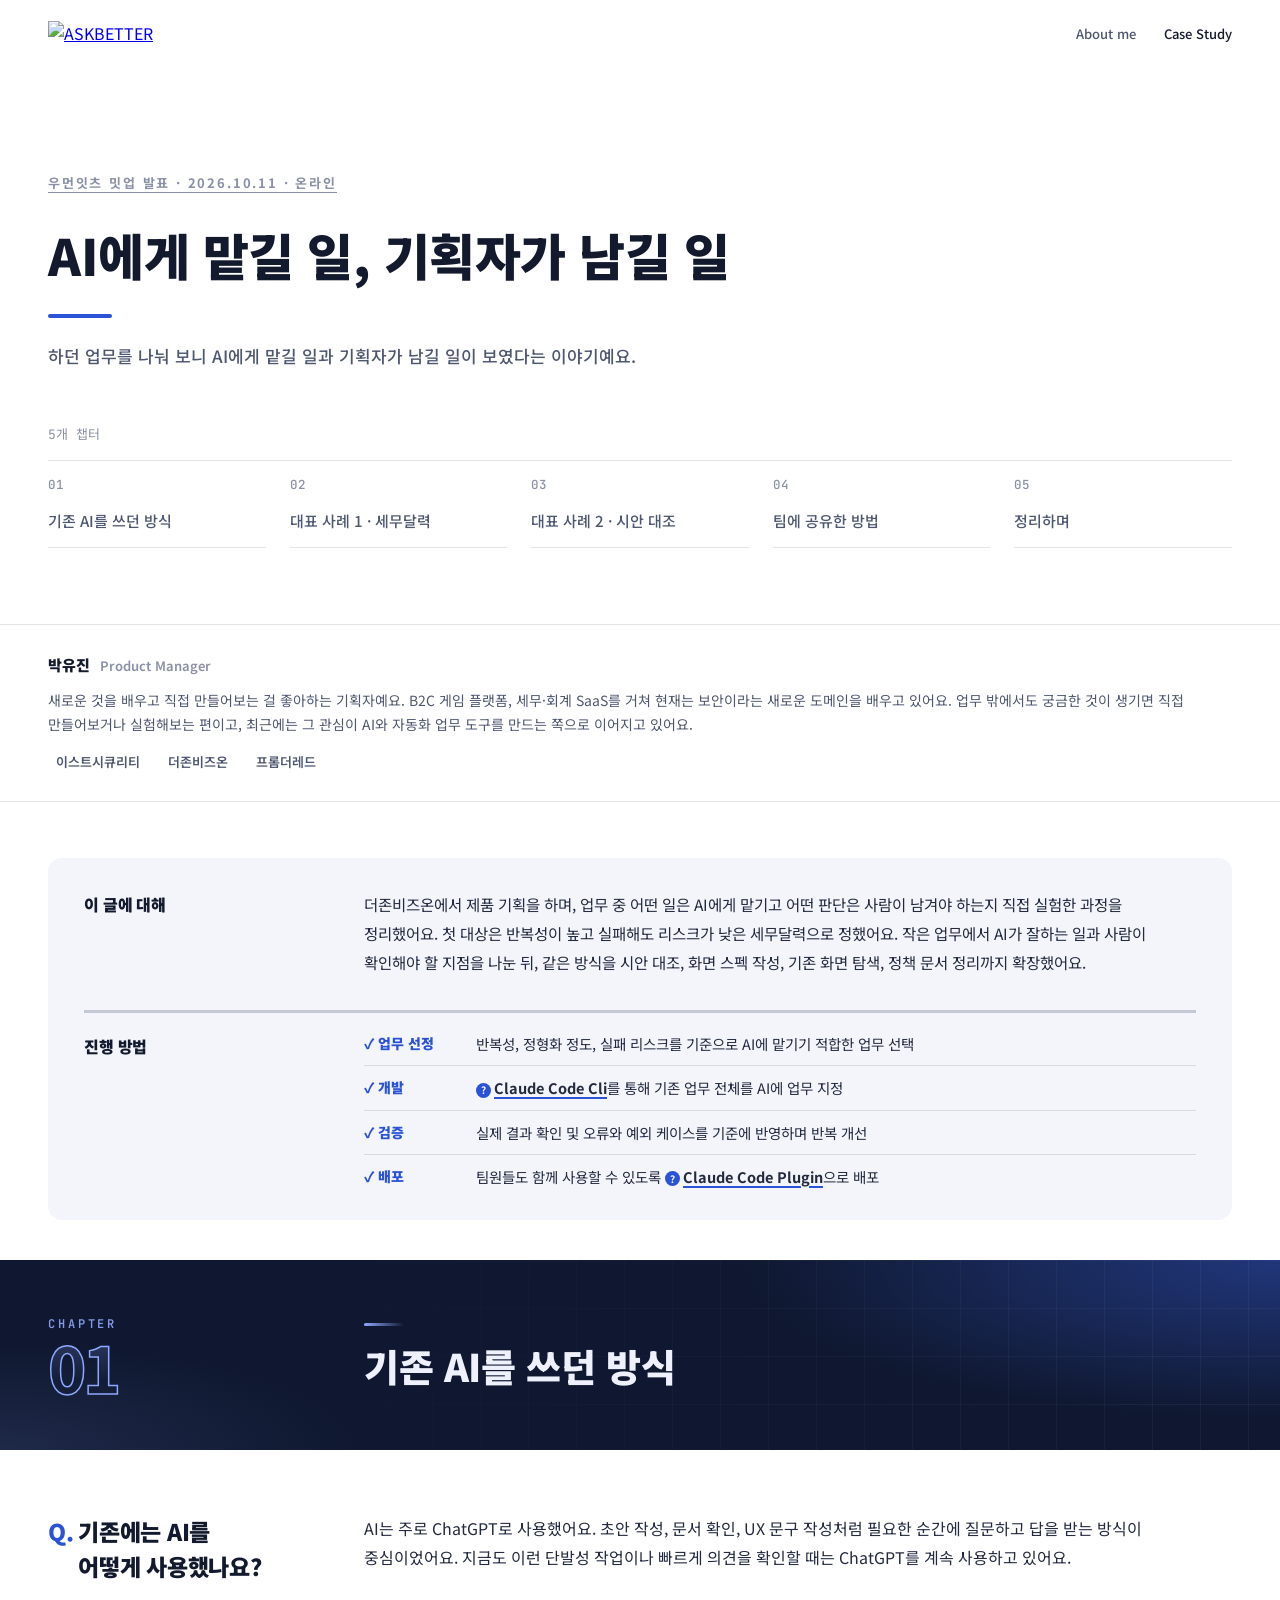
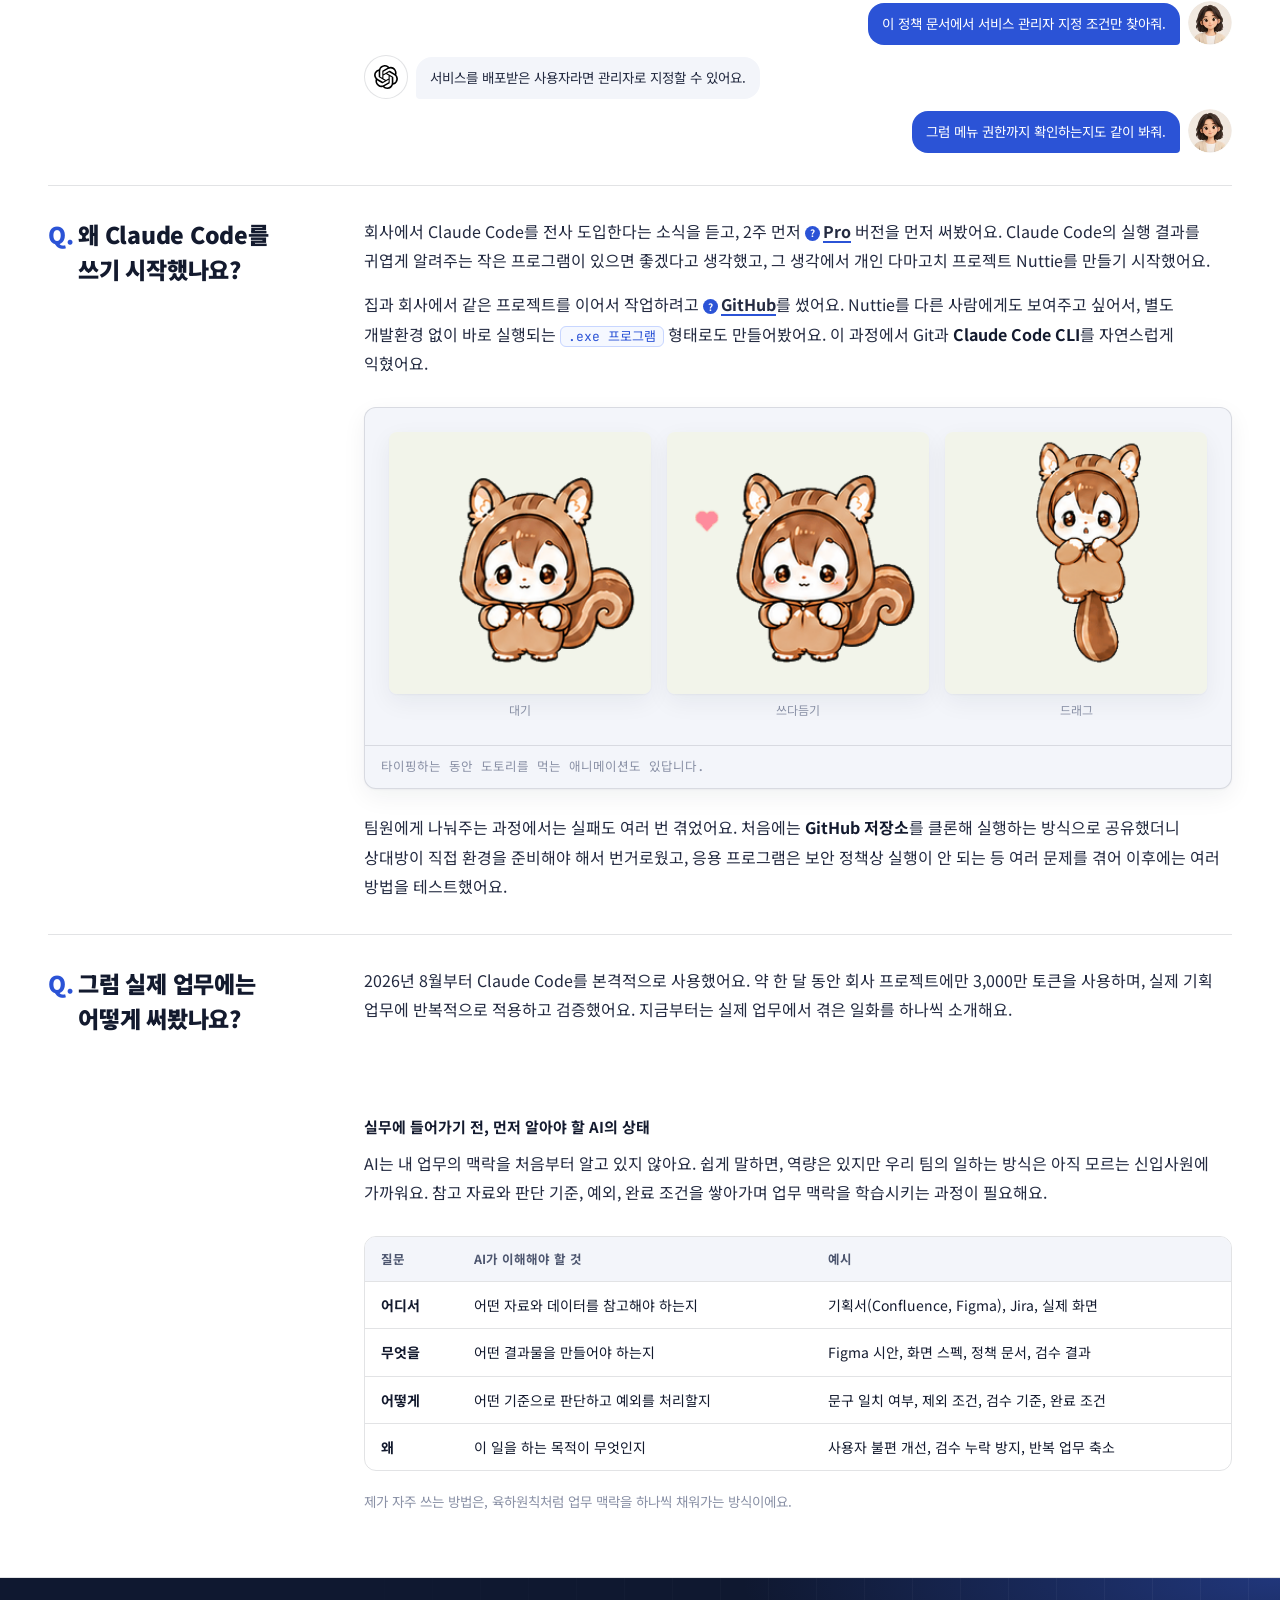
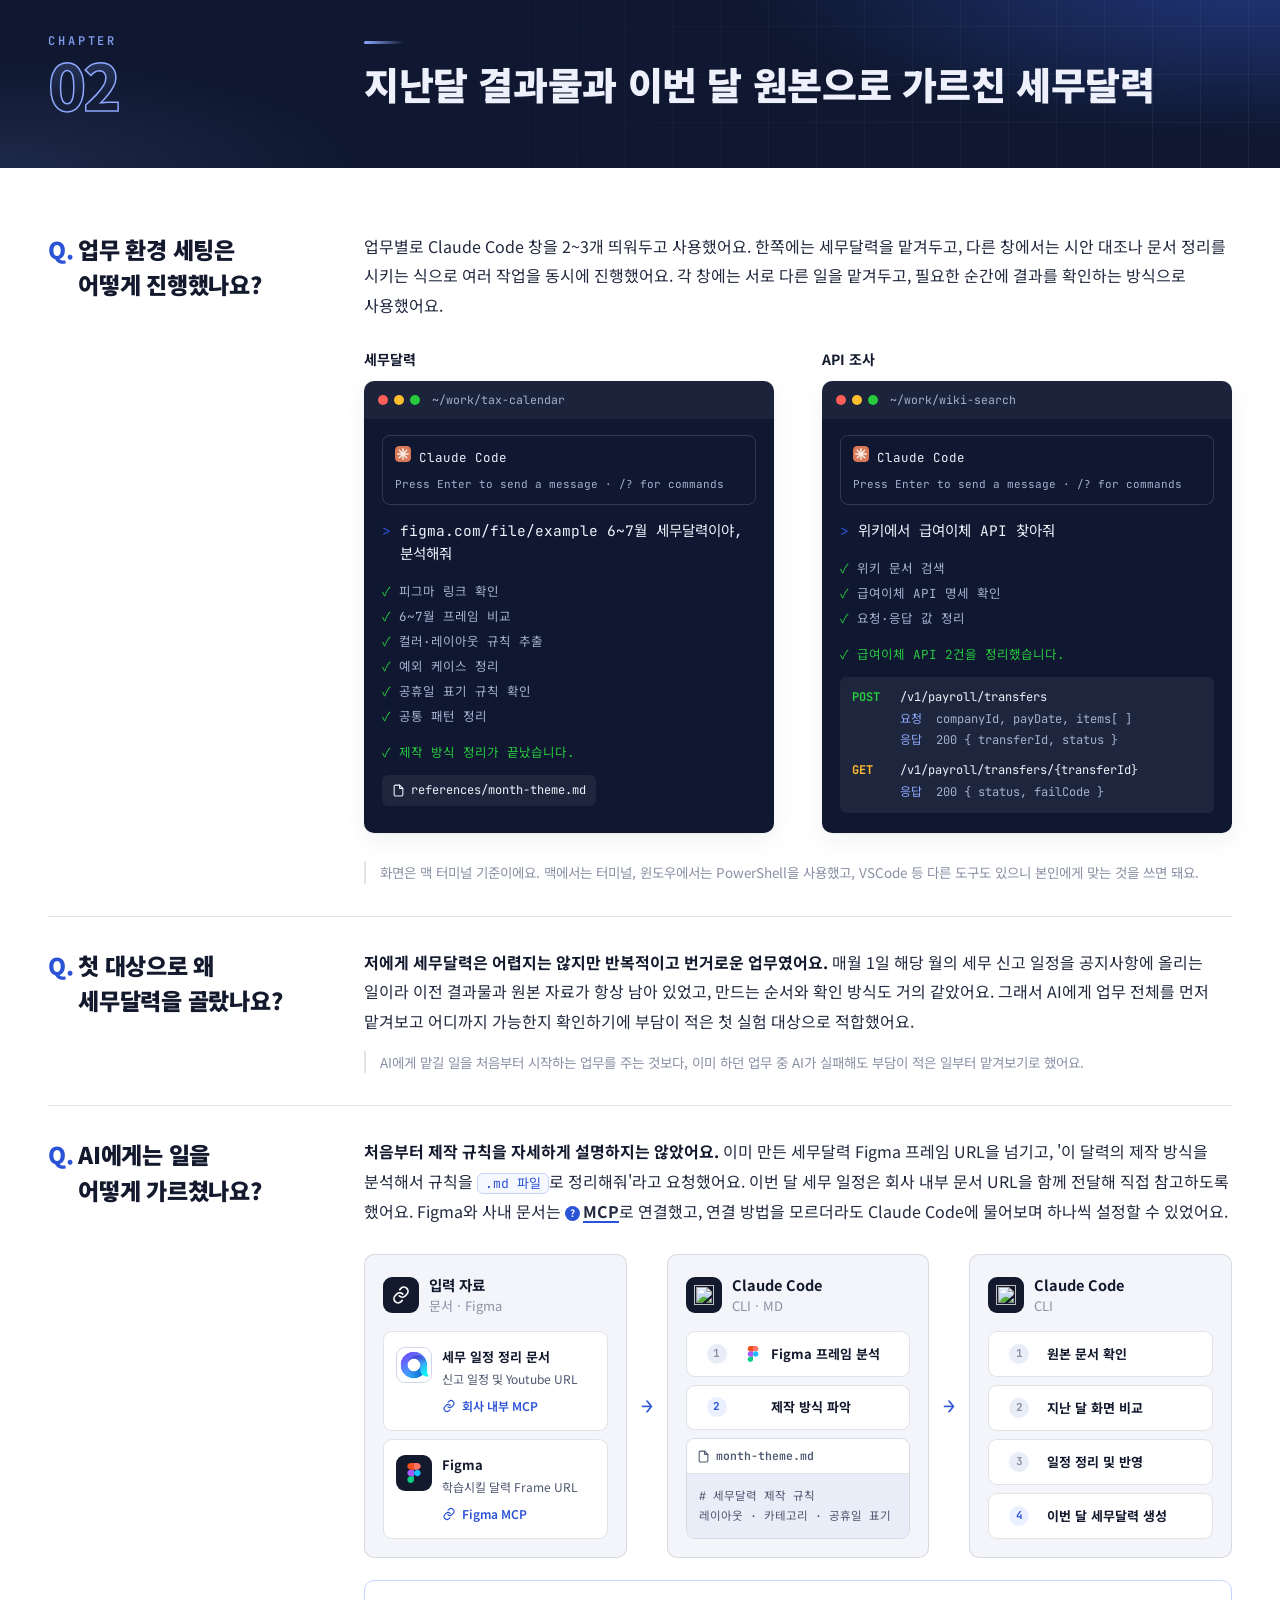
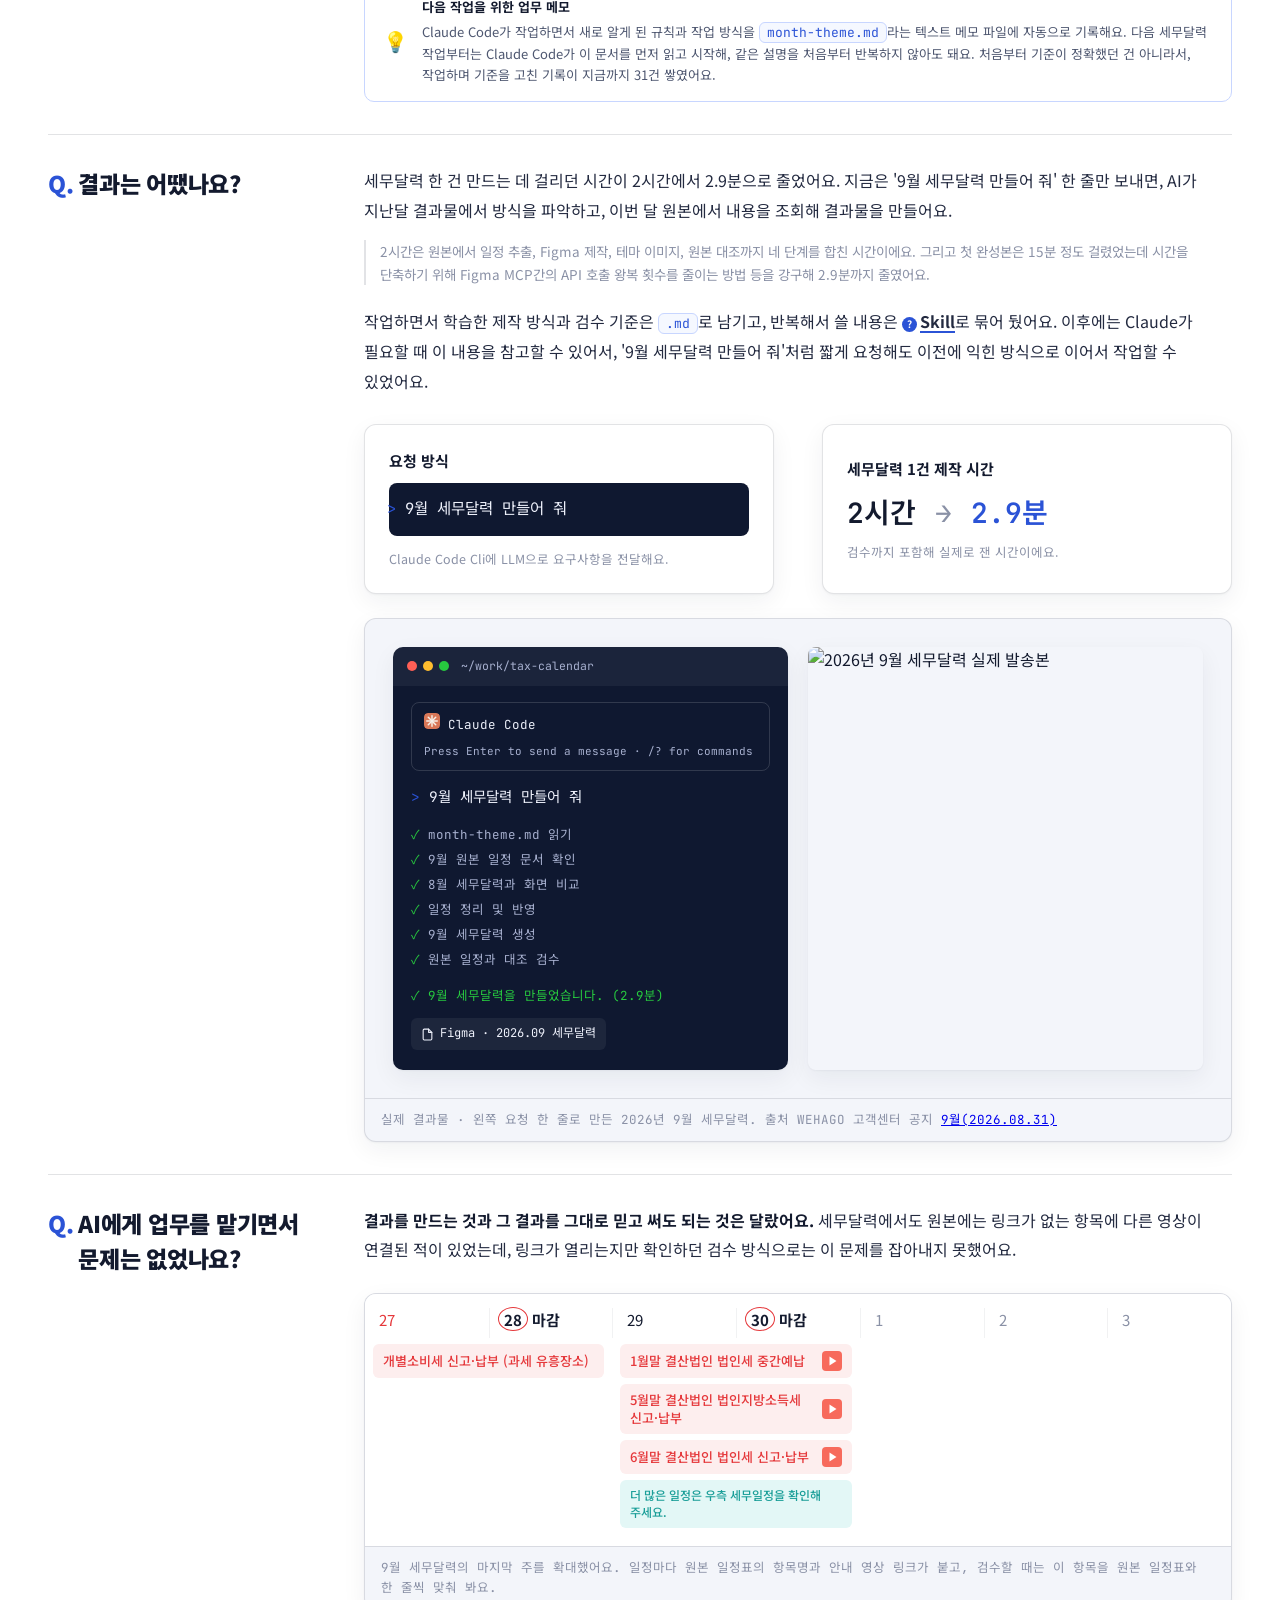
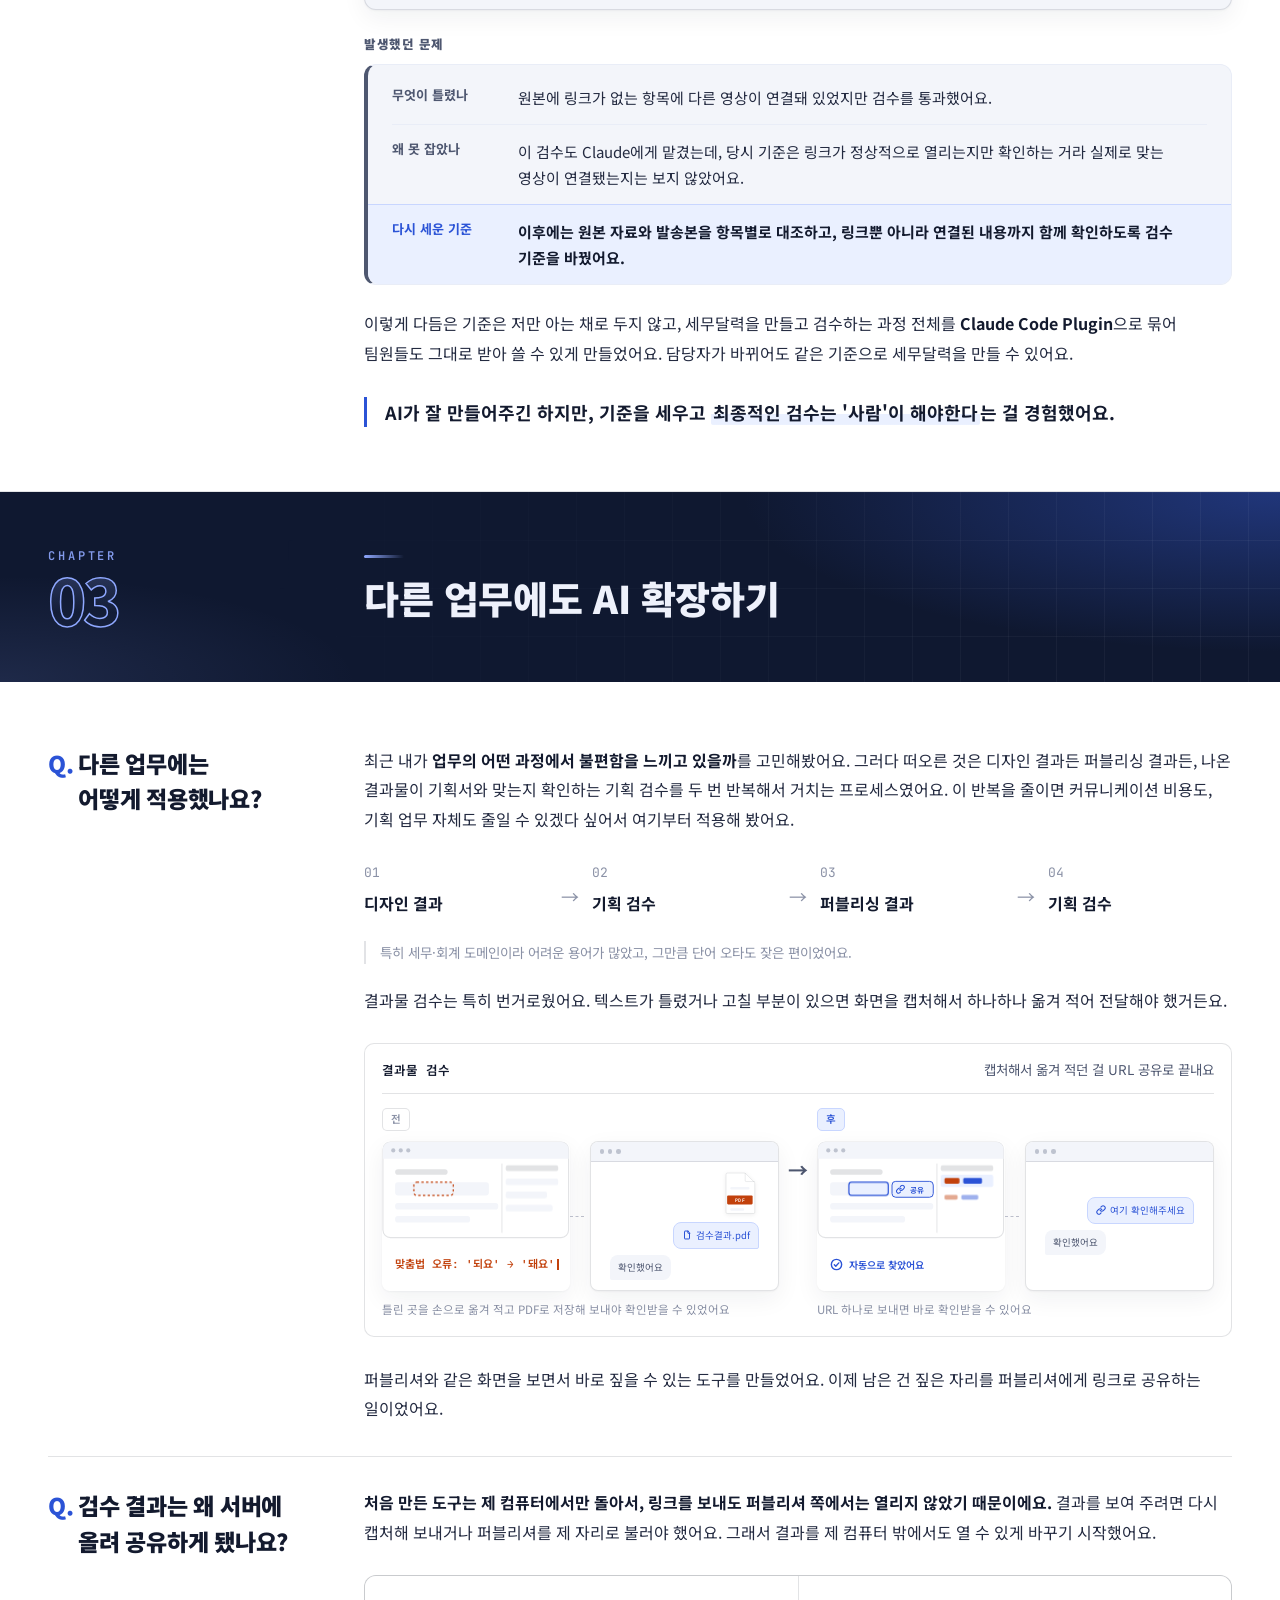
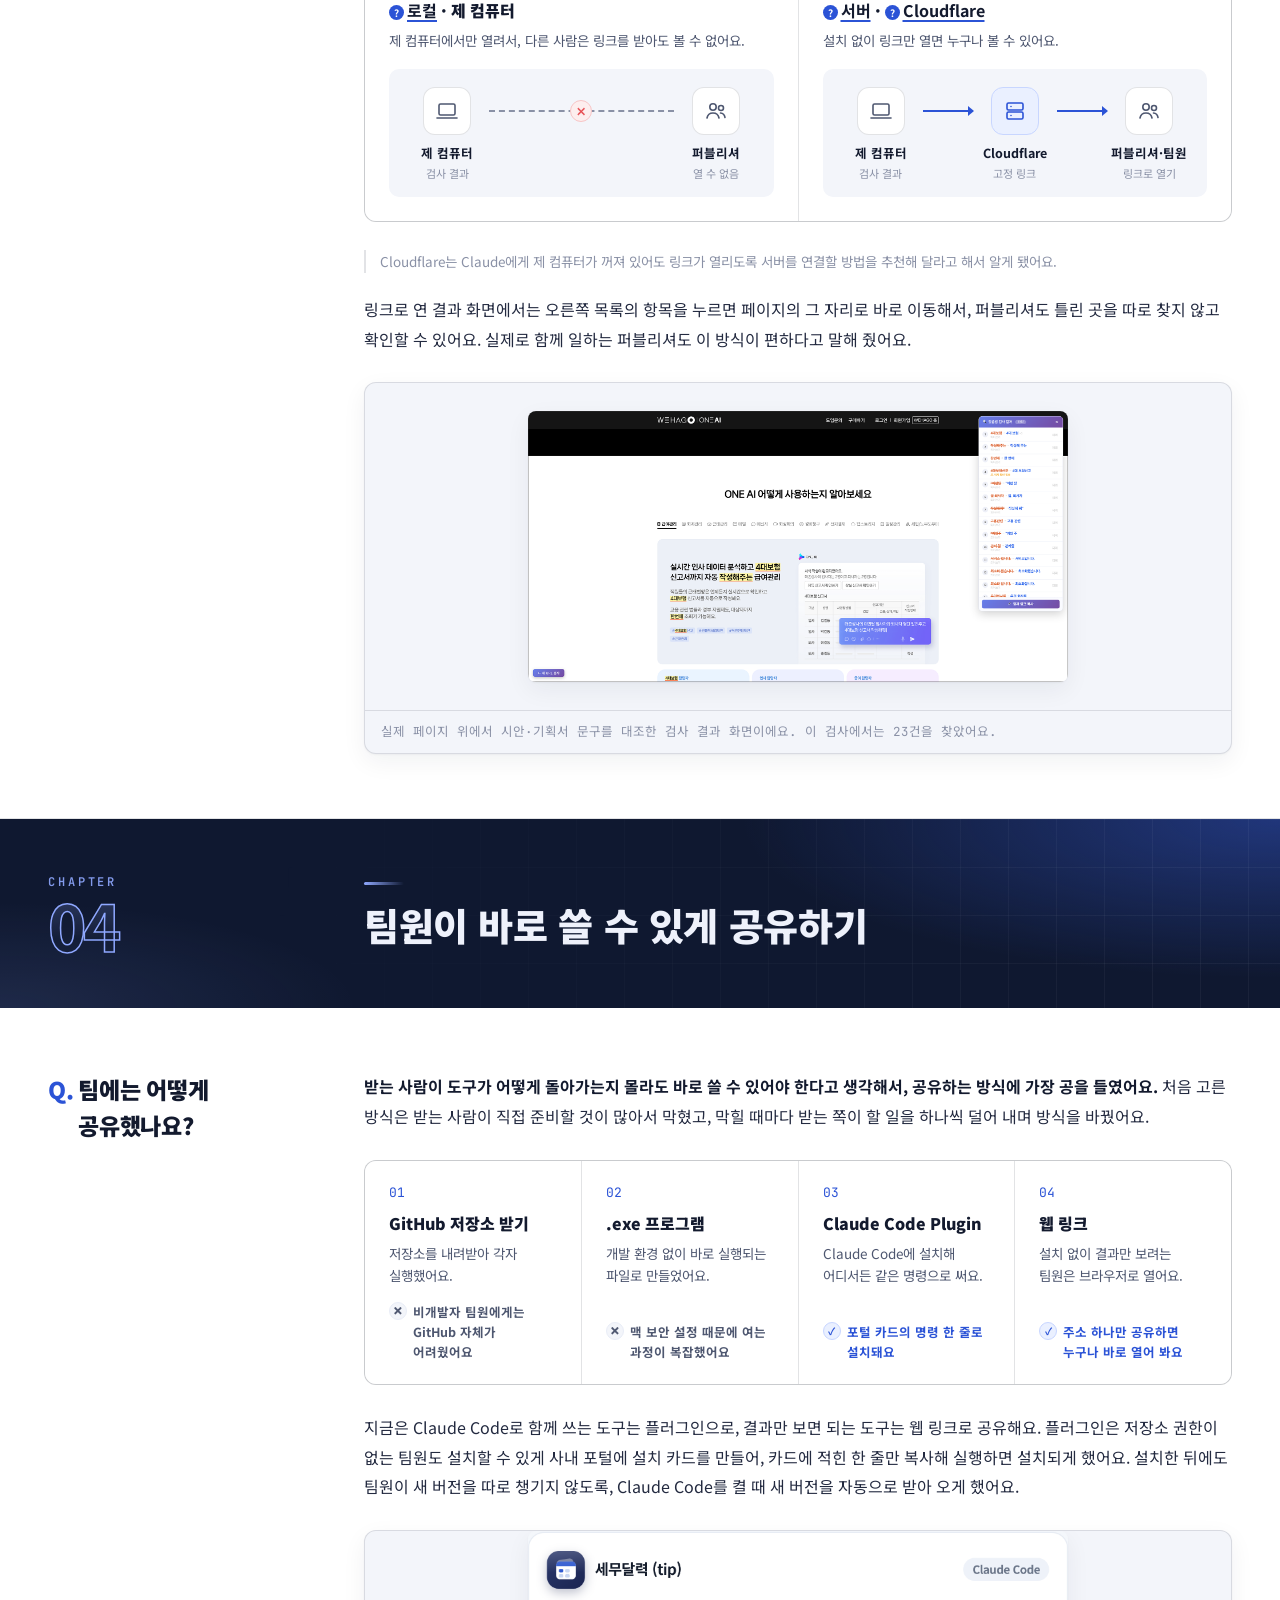
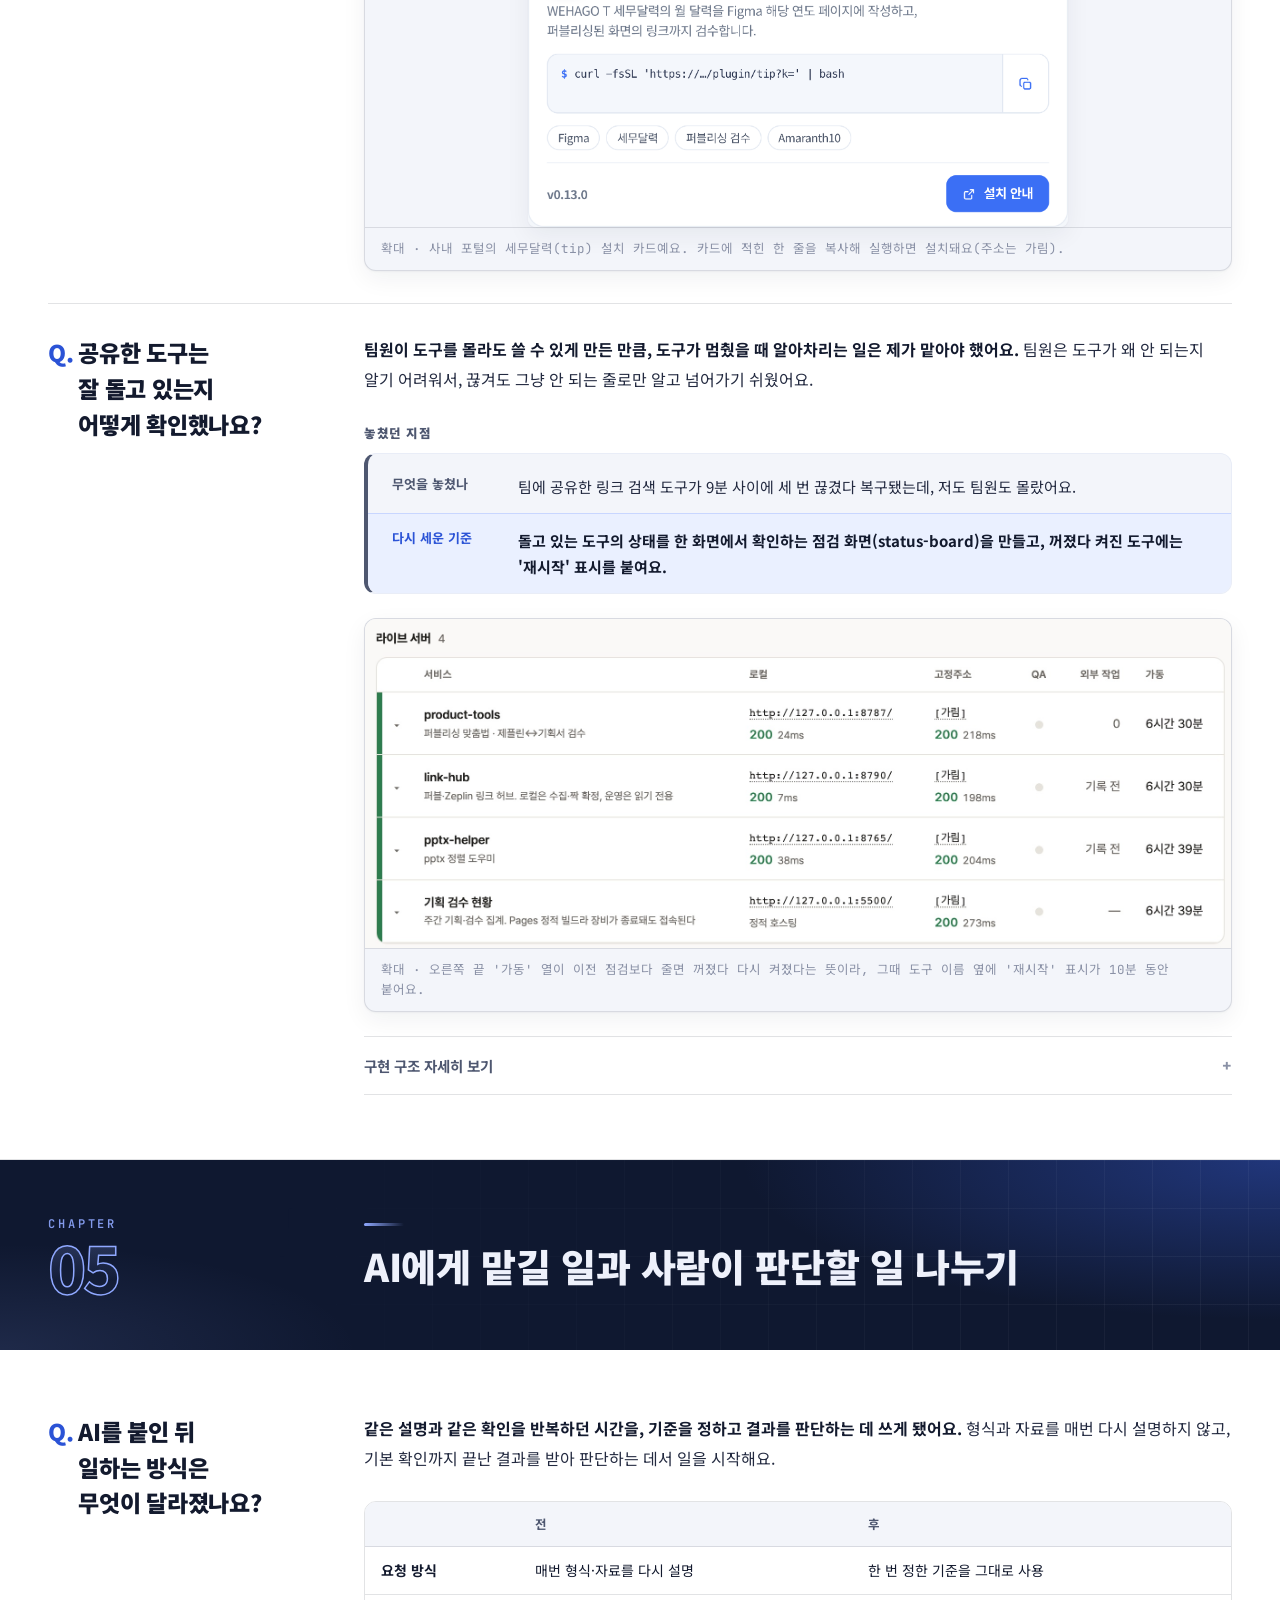
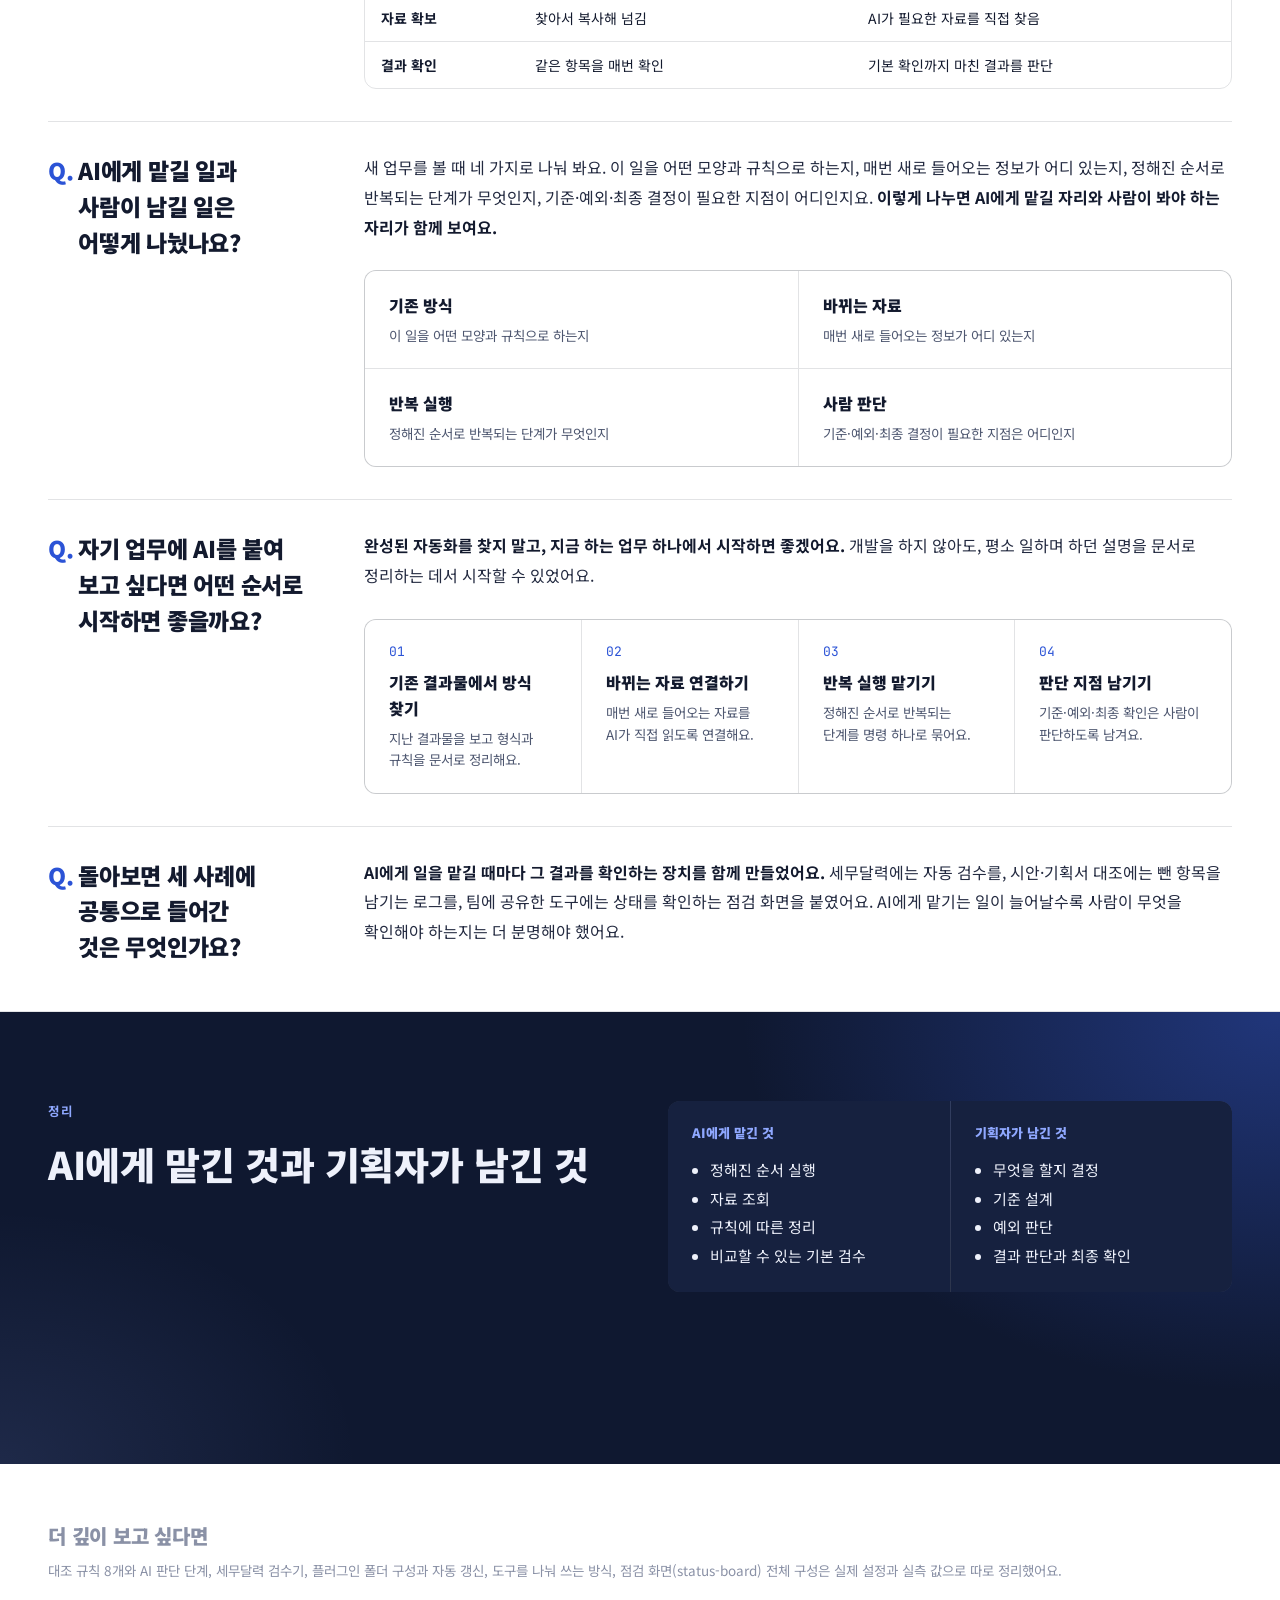
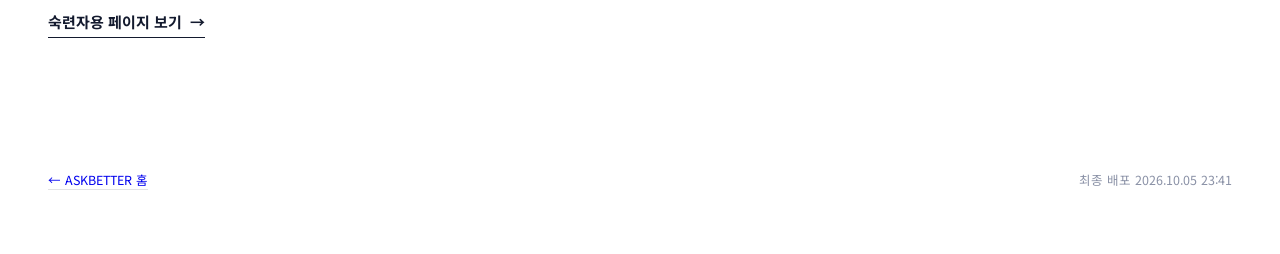
==== commit 366c9697: "4장 공유 방식 시도 카드와 3장 Cloudflare 도식 애니메이션 추가 - 4장: 표 대신 GitHub 받기, .exe, Claude Code Plugin, 웹 링크 순으로 시" ====
--- a/case-study.html
+++ b/case-study.html
@@ -304,7 +304,7 @@
         <div class="fn-emoji">💡</div>
         <div class="fn-text">
           <div class="fn-label">다음 작업을 위한 업무 메모</div>
-          <div class="fn-desc">Claude Code가 작업하면서 새로 알게 된 규칙과 작업 방식을 <span class="mono-tag">month-theme.md</span>라는 텍스트 메모 파일에 자동으로 기록해요. 다음 세무달력 작업부터는 Claude Code가 이 문서를 먼저 읽고 시작해, 같은 설명을 처음부터 반복하지 않아도 돼요. 이 파일에는 한 번에 맞힌 게 아니라 쓰면서 기준을 <span data-site="metrics.fixes">31건</span> 고친 기록이 쌓여 있어요.</div>
+          <div class="fn-desc">Claude Code가 작업하면서 새로 알게 된 규칙과 작업 방식을 <span class="mono-tag">month-theme.md</span>라는 텍스트 메모 파일에 자동으로 기록해요. 다음 세무달력 작업부터는 Claude Code가 이 문서를 먼저 읽고 시작해, 같은 설명을 처음부터 반복하지 않아도 돼요. 처음부터 기준이 정확했던 건 아니라서, 작업하며 기준을 고친 기록이 지금까지 <span data-site="metrics.fixes">31건</span> 쌓였어요.</div>
         </div>
       </div>
 
@@ -327,19 +327,50 @@
         </div>
       </div>
       <div class="shot portrait">
-        <div class="pair">
-          <img src="assets/tax-calendar-2026-08.jpg" alt="2026년 8월 세무달력 실제 발송본" loading="lazy">
+        <div class="pair with-term">
+          <div class="term-win">
+            <div class="term-bar"><span class="dot r"></span><span class="dot y"></span><span class="dot g"></span><span class="term-path">~/work/tax-calendar</span></div>
+            <div class="term-body">
+              <div class="term-banner"><span class="term-badge"><svg viewBox="0 0 24 24" aria-hidden="true"><rect width="24" height="24" rx="6" fill="#D97757"/><g fill="#F7F0E8"><rect x="10.9" y="3" width="2.2" height="18" rx="1.1"/><rect x="10.9" y="3" width="2.2" height="18" rx="1.1" transform="rotate(45 12 12)"/><rect x="10.9" y="3" width="2.2" height="18" rx="1.1" transform="rotate(90 12 12)"/><rect x="10.9" y="3" width="2.2" height="18" rx="1.1" transform="rotate(135 12 12)"/></g></svg></span>Claude Code<span class="term-hint">Press Enter to send a message · /? for commands</span></div>
+              <div class="cmd">9월 세무달력 만들어 줘</div>
+              <ul class="term-log">
+                <li>month-theme.md 읽기</li>
+                <li>9월 원본 일정 문서 확인</li>
+                <li>8월 세무달력과 화면 비교</li>
+                <li>일정 정리 및 반영</li>
+                <li>9월 세무달력 생성</li>
+                <li>원본 일정과 대조 검수</li>
+              </ul>
+              <div class="term-ok">✓ 9월 세무달력을 만들었습니다. (<span data-site="metrics.auto">2.9분</span>)</div>
+              <div class="term-file"><svg viewBox="0 0 24 24" fill="none" stroke="currentColor" stroke-width="2" stroke-linecap="round" stroke-linejoin="round"><path d="M14 2H6a2 2 0 0 0-2 2v16a2 2 0 0 0 2 2h12a2 2 0 0 0 2-2V8z"/><path d="M14 2v6h6"/></svg>Figma · 2026.09 세무달력</div>
+            </div>
+          </div>
           <img src="assets/tax-calendar-2026-09.jpg" alt="2026년 9월 세무달력 실제 발송본" loading="lazy">
         </div>
-        <div class="cap">실제 결과물 · 이 요청으로 만든 2026년 8월·9월 세무달력. 출처 WEHAGO 고객센터 공지 <a href="https://wehagohelp.zendesk.com/hc/ko/articles/60707556848537" target="_blank" rel="noopener">8월(2026.08.03)</a>, <a href="https://wehagohelp.zendesk.com/hc/ko/articles/61741414841497" target="_blank" rel="noopener">9월(2026.08.31)</a></div>
+        <div class="cap">실제 결과물 · 왼쪽 요청 한 줄로 만든 2026년 9월 세무달력. 출처 WEHAGO 고객센터 공지 <a href="https://wehagohelp.zendesk.com/hc/ko/articles/61741414841497" target="_blank" rel="noopener">9월(2026.08.31)</a></div>
       </div>
       <h3 class="q">AI에게 업무를 맡기면서 문제는 없었나요?</h3>
       <div class="a">
         <p><strong>결과를 만드는 것과 그 결과를 그대로 믿고 써도 되는 것은 달랐어요.</strong> 세무달력에서도 원본에는 링크가 없는 항목에 다른 영상이 연결된 적이 있었는데, 링크가 열리는지만 확인하던 검수 방식으로는 이 문제를 잡아내지 못했어요.</p>
       </div>
       <div class="shot zoom">
-        <img src="assets/zoom/tax-calendar-detail.png" alt="9월 세무달력 날짜 칸 확대, 칸마다 원본 일정 문서의 항목과 링크가 붙어 있다" loading="lazy">
-        <div class="cap">날짜 칸마다 원본 일정 문서의 항목과 링크가 하나씩 붙어요. 검수는 이 항목을 원본 표와 한 줄씩 대조해요.</div>
+        <div class="cal-zoom" role="img" aria-label="9월 세무달력 날짜 칸 확대, 칸마다 원본 일정 문서의 항목과 링크가 붙어 있다">
+          <div class="cal-row">
+            <div class="cal-day sun">27</div>
+            <div class="cal-day"><span class="due">28</span>마감</div>
+            <div class="cal-day">29</div>
+            <div class="cal-day"><span class="due">30</span>마감</div>
+            <div class="cal-day off">1</div>
+            <div class="cal-day off">2</div>
+            <div class="cal-day off">3</div>
+            <div class="cal-item" style="grid-area:2 / 1 / 3 / 3">개별소비세 신고·납부 (과세 유흥장소)</div>
+            <div class="cal-item link" style="grid-area:2 / 3 / 3 / 5">1월말 결산법인 법인세 중간예납</div>
+            <div class="cal-item link" style="grid-area:3 / 3 / 4 / 5">5월말 결산법인 법인지방소득세 신고·납부</div>
+            <div class="cal-item link" style="grid-area:4 / 3 / 5 / 5">6월말 결산법인 법인세 신고·납부</div>
+            <div class="cal-item note" style="grid-area:5 / 3 / 6 / 5">더 많은 일정은 우측 세무일정을 확인해 주세요.</div>
+          </div>
+        </div>
+        <div class="cap">9월 세무달력의 마지막 주를 확대했어요. 일정마다 원본 일정표의 항목명과 안내 영상 링크가 붙고, 검수할 때는 이 항목을 원본 일정표와 한 줄씩 맞춰 봐요.</div>
       </div>
       <div class="fail-head">발생했던 문제</div>
       <div class="fail">
@@ -365,7 +396,6 @@
       <h3 class="q">다른 업무에는 어떻게 적용했나요?</h3>
       <div class="a">
         <p>최근 내가 <strong>업무의 어떤 과정에서 불편함을 느끼고 있을까</strong>를 고민해봤어요. 그러다 떠오른 것은 디자인 결과든 퍼블리싱 결과든, 나온 결과물이 기획서와 맞는지 확인하는 기획 검수를 두 번 반복해서 거치는 프로세스였어요. 이 반복을 줄이면 커뮤니케이션 비용도, 기획 업무 자체도 줄일 수 있겠다 싶어서 여기부터 적용해 봤어요.</p>
-        <p class="annot">특히 세무·회계 도메인이라 어려운 용어가 많았고, 그만큼 단어 오타도 잦은 편이었어요.</p>
       </div>
       <div class="flow">
         <div class="flow-step"><div class="idx">01</div><div class="t">디자인 결과</div></div>
@@ -377,6 +407,7 @@
         <div class="flow-step"><div class="idx">04</div><div class="t">기획 검수</div></div>
       </div>
       <div class="a">
+        <p class="annot">특히 세무·회계 도메인이라 어려운 용어가 많았고, 그만큼 단어 오타도 잦은 편이었어요.</p>
         <p>결과물 검수는 특히 번거로웠어요. 텍스트가 틀렸거나 고칠 부분이 있으면 화면을 캡처해서 하나하나 옮겨 적어 전달해야 했거든요.</p>
       </div>
       <div class="ba-card">
@@ -443,7 +474,7 @@
                 </svg>
               </div>
             </div>
-            <figcaption class="ba-cap">문제를 직접 타이핑해 적고 PDF로 저장한 뒤 대화로 보내야 확인받을 수 있었다</figcaption>
+            <figcaption class="ba-cap">틀린 곳을 손으로 옮겨 적고 PDF로 저장해 보내야 확인받을 수 있었어요</figcaption>
           </figure>
           <div class="ba-arrow" aria-hidden="true">→</div>
           <figure class="ba-fig on">
@@ -517,98 +548,83 @@
                 </div>
               </div>
             </div>
-            <figcaption class="ba-cap">화면에서 짚은 자리를 URL로 바로 공유하면 따로 옮겨 적을 과정 없이 끝났다</figcaption>
+            <figcaption class="ba-cap">URL 하나로 보내면 바로 확인받을 수 있어요</figcaption>
           </figure>
         </div>
       </div>
       <div class="a">
-        <p>퍼블리셔와 같은 화면을 보면서 바로 짚을 수 있는 도구를 만들고 나니, 캡처해서 옮겨 적고 다시 확인받던 대화가 링크 하나로 줄었어요. 이 도구는 원래 맞춤법만 검사하던 작은 프로그램이었는데, 여기에 시안과 기획서 문구를 대조하는 기능을 붙이면서 '프로덕트 툴'로 이름을 바꿨어요.</p>
-      </div>
-
-      <h3 class="q">시안·기획서 대조에서 오탐은 어떻게 줄였나요?</h3>
-      <div class="a">
-        <p>다른 점을 찾기 전에 잘못 걸리는 것부터 규칙으로 먼저 걸러 냈어요. 시안과 기획서는 화면을 만드는 방식이 달라서 같은 문구도 여러 조각으로 잡히는 경우가 많았고, 이런 오탐부터 줄이지 않으면 사람이 봐야 할 항목이 줄지 않았거든요.</p>
-      </div>
-      <div class="fail-head">발생했던 문제</div>
-      <div class="fail">
-        <div class="fail-row"><div class="k">무엇이 틀렸나</div><div class="v">화면 하나에서 200건 넘는 문구를 전부 다르다고 표시했어요. 실제로 고칠 항목은 그중 일부였고, 전부 다르다고 하니 아무도 보지 않았어요.</div></div>
-        <div class="fail-row"><div class="k">왜 못 잡았나</div><div class="v">시안과 기획서는 화면을 만드는 방식이 달라요. 같은 문구가 여러 조각으로 잡히고, 표 안의 예시 데이터나 시안에만 있는 표시까지 차이로 잡혔어요.</div></div>
-        <div class="fail-row fix"><div class="k">다시 세운 기준</div><div class="v">다른 점을 찾기 전에 잘못 걸리는 것부터 빼는 규칙 8개를 만들고, 규칙마다 몇 건을 왜 뺐는지 로그로 남겨요.</div></div>
-      </div>
-      <div class="a">
-        <p>갈라진 문구는 다시 하나로 묶고, 예시 데이터와 시안 전용 표시는 비교 대상에서 뺐어요. 남은 항목만 디자인 반영, 기획 확인, 표기 통일로 나눠 담당을 정해 사람이 봤고요. 규칙으로 걸러 내다 필요한 항목까지 빠지지 않도록, 뺀 항목은 조용히 버리지 않고 로그로 남겨 다시 확인할 수 있게 했어요.</p>
-      </div>
-      <div class="cols-2">
-        <ul class="bullets strong">
-          <li>여러 조각으로 갈라진 문구를 다시 붙입니다</li>
-          <li>표·목업 예시 데이터, 시안 전용 라벨은 제외합니다</li>
-          <li>남은 항목만 디자인 반영·기획 확인·표기 통일로 나눕니다</li>
-        </ul>
-        <div class="card">
-          <div class="h">사람이 확인할 항목 수</div>
-          <div class="n mono">200건+ <span class="arrow">→</span> <span class="to">25건</span></div>
-          <div class="cap">같은 화면 하나에서 시안과 기획서를 대조했을 때, 오탐 제외 규칙을 넣기 전과 후에 리포트에 남은 항목 수예요.</div>
-        </div>
-      </div>
-      <p class="more">규칙 8개와 AI 판단 단계는 <a href="deep-dive.html">숙련자용 페이지</a>에 정리했어요.</p>
-
-      <h3 class="q">검수 결과는 퍼블리셔에게 어떻게 공유했나요?</h3>
-      <div class="a">
-        <p>처음에는 검사 결과를 제 컴퓨터에서만 볼 수 있었어요. 퍼블리셔에게 보여주려면 제 화면을 옆에서 같이 보거나 같은 프로그램을 설치해야 했어요. 그래서 결과를 링크 하나로 보관·전달하고, 팀원은 설치 없이 그 링크만 열어보면 되도록 팀 공용 고정 주소로 서비스하기 시작했어요.</p>
-      </div>
-      <div class="fail-head">발생했던 문제</div>
-      <div class="fail">
-        <div class="fail-row"><div class="k">무엇이 틀렸나</div><div class="v">제 컴퓨터가 잠들거나 꺼지면 공유한 링크가 열리지 않았어요. 검수를 마치고 퇴근한 뒤 퍼블리셔가 링크를 열면 접속이 안 됐어요.</div></div>
-        <div class="fail-row"><div class="k">왜 못 잡았나</div><div class="v">결과를 서비스하는 서버가 제 컴퓨터 안에서만 돌고 있어서, 컴퓨터가 꺼지면 그 안의 결과도 함께 닫히는 구조였어요.</div></div>
-        <div class="fail-row fix"><div class="k">다시 세운 기준</div><div class="v">검사·수정 직후 결과의 읽기 전용 사본을 클라우드에 자동으로 올려 두고, 제 컴퓨터에 닿지 않을 때는 그 사본으로 대신 열리게 바꿨어요. 사본에는 편집 권한이 없어서 받은 사람이 실수로 내용을 바꿀 일도 없어졌어요.</div></div>
-      </div>
-      <div class="a">
-        <p>링크를 받는 사람은 사내 도구를 쓰러 오는 게 아니라 결과만 보러 오는 거라, 화면도 그 기준으로 다시 다듬었어요. 편집 버튼은 눌러도 반응 없이 남지 않도록 화면에서 아예 지웠고, 화면 이미지 용량을 줄여 링크를 열자마자 빨리 뜨도록 만들었어요.</p>
-      </div>
-      <ul class="bullets strong">
-        <li>편집 화면은 CSS로 끊어 실수로 눌러도 반응하지 않게 해요</li>
-        <li>링크 복사 버튼을 붙여 결과를 바로 전달할 수 있게 해요</li>
-        <li>화면 이미지를 webp로 압축해 여는 속도를 높여요</li>
-      </ul>
+        <p>퍼블리셔와 같은 화면을 보면서 바로 짚을 수 있는 도구를 만들었어요. 이제 남은 건 짚은 자리를 퍼블리셔에게 링크로 공유하는 일이었어요.</p>
+      </div>
+
+      <h3 class="q">검수 결과는 왜 서버에 올려 공유하게 됐나요?</h3>
+      <div class="a">
+        <p><strong>처음 만든 도구는 제 컴퓨터에서만 돌아서, 링크를 보내도 퍼블리셔 쪽에서는 열리지 않았기 때문이에요.</strong> 결과를 보여 주려면 다시 캡처해 보내거나 퍼블리셔를 제 자리로 불러야 했어요. 그래서 결과를 제 컴퓨터 밖에서도 열 수 있게 바꾸기 시작했어요.</p>
+      </div>
+      <div class="net">
+        <div class="net-cell">
+          <div class="net-head"><div class="t"><span class="term" data-term="local">로컬</span> · 제 컴퓨터</div>
+            <div class="d">제 컴퓨터에서만 열려서, 다른 사람은 링크를 받아도 볼 수 없어요.</div></div>
+          <div class="net-row">
+            <div class="nd"><svg viewBox="0 0 24 24" aria-hidden="true"><rect x="4" y="5" width="16" height="11" rx="1.5"/><path d="M2 19h20"/></svg><b>제 컴퓨터</b><span>검사 결과</span></div>
+            <div class="ln off"><i>✕</i></div>
+            <div class="nd"><svg viewBox="0 0 24 24" aria-hidden="true"><circle cx="9" cy="8" r="3.2"/><path d="M3 19c.6-3.3 3-5 6-5s5.4 1.7 6 5"/><circle cx="17" cy="9" r="2.5"/><path d="M16.5 14c2.4.2 4 1.7 4.5 4.5"/></svg><b>퍼블리셔</b><span>열 수 없음</span></div>
+          </div>
+        </div>
+        <div class="net-cell">
+          <div class="net-head"><div class="t"><span class="term" data-term="server">서버</span> · <span class="term" data-term="cloudflare">Cloudflare</span></div>
+            <div class="d">설치 없이 링크만 열면 누구나 볼 수 있어요.</div></div>
+          <div class="net-row">
+            <div class="nd"><svg viewBox="0 0 24 24" aria-hidden="true"><rect x="4" y="5" width="16" height="11" rx="1.5"/><path d="M2 19h20"/></svg><b>제 컴퓨터</b><span>검사 결과</span></div>
+            <div class="ln"></div>
+            <div class="nd hub"><svg viewBox="0 0 24 24" aria-hidden="true"><rect x="4" y="4" width="16" height="7" rx="1.5"/><rect x="4" y="13" width="16" height="7" rx="1.5"/><path d="M8 7.5h.01M8 16.5h.01"/></svg><b>Cloudflare</b><span>고정 링크</span></div>
+            <div class="ln"></div>
+            <div class="nd"><svg viewBox="0 0 24 24" aria-hidden="true"><circle cx="9" cy="8" r="3.2"/><path d="M3 19c.6-3.3 3-5 6-5s5.4 1.7 6 5"/><circle cx="17" cy="9" r="2.5"/><path d="M16.5 14c2.4.2 4 1.7 4.5 4.5"/></svg><b>퍼블리셔·팀원</b><span>링크로 열기</span></div>
+          </div>
+        </div>
+      </div>
+      <div class="a">
+        <p class="annot">Cloudflare는 Claude에게 제 컴퓨터가 꺼져 있어도 링크가 열리도록 서버를 연결할 방법을 추천해 달라고 해서 알게 됐어요.</p>
+        <p>링크로 연 결과 화면에서는 오른쪽 목록의 항목을 누르면 페이지의 그 자리로 바로 이동해서, 퍼블리셔도 틀린 곳을 따로 찾지 않고 확인할 수 있어요. 실제로 함께 일하는 퍼블리셔도 이 방식이 편하다고 말해 줬어요.</p>
+      </div>
       <div class="shot compact">
         <img src="assets/product-tools-check-result.png" alt="프로덕트 툴이 실제 페이지 위에서 시안과 기획서 문구를 대조한 검사 결과 화면, 23건 발견" loading="lazy">
-        <div class="cap">이름을 프로덕트 툴로 바꾼 뒤, 실제 페이지 위에서 시안과 기획서 문구를 자동으로 대조한 검사 결과 화면이에요.</div>
-      </div>
-      <div class="a"><p>대조 기능에 이어서 제플린 시안을 원본 화질 그대로 받는 기능까지 추가했어요.</p></div>
+        <div class="cap">실제 페이지 위에서 시안·기획서 문구를 대조한 검사 결과 화면이에요. 이 검사에서는 23건을 찾았어요.</div>
+      </div>
     </div>
   </section>
 
   <!-- 04 -->
-  <section class="chapter" data-toc="팀에 건넨 방법">
+  <section class="chapter" data-toc="팀에 공유한 방법">
     <div class="wrap narrow">
       <div class="num"></div>
-      <div><h2>여러 방법으로 팀에게 건네기</h2></div>
+      <div><h2>팀원이 바로 쓸 수 있게 공유하기</h2></div>
     </div>
   </section>
 
   <section class="section">
     <div class="wrap narrow">
-      <h3 class="q">팀에는 어떻게 건넸나요?</h3>
-      <div class="a">
-        <p><strong>제 PC에서만 돌던 방식을 팀원도 같은 방식으로 쓰게 하는 것이 목표였어요.</strong> 기술은 먼저 고르지 않았고, 막히는 지점이 생길 때마다 그 지점을 푸는 것으로 하나씩 골랐어요.</p>
-      </div>
-      <div class="tbl-wrap">
-        <table>
-          <thead><tr><th>막힌 지점</th><th>고른 방법</th><th>가능해진 것</th></tr></thead>
-          <tbody>
-            <tr><td>기준과 자료가 제 PC 폴더에만 있어 저만 쓸 수 있었어요</td><td>업무 폴더를 플러그인으로 묶었어요</td><td>팀원이 어느 폴더에서든 같은 명령으로 써요</td></tr>
-            <tr><td>원본 일정 문서와 기획서를 사람이 열어 AI에게 옮겨 줘야 했어요</td><td>그룹웨어 문서와 Figma를 MCP로 연결했어요</td><td>AI가 원본을 직접 읽어 와요</td></tr>
-            <tr><td>설치 없이 결과만 보려는 팀원은 열어 볼 길이 없었어요</td><td>웹 주소를 붙이고 결과 사본을 따로 올렸어요</td><td>링크 하나로 열어 보고, 제 PC가 꺼져 있어도 나온 결과는 열려요</td></tr>
-            <tr><td>공유한 도구가 끊겨도 아무도 몰랐어요</td><td>상태를 한 화면에서 보는 점검 화면을 만들었어요</td><td>끊겼다 다시 켜진 도구를 바로 알아봐요</td></tr>
-          </tbody>
-        </table>
+      <h3 class="q">팀에는 어떻게 공유했나요?</h3>
+      <div class="a">
+        <p><strong>받는 사람이 도구가 어떻게 돌아가는지 몰라도 바로 쓸 수 있어야 한다고 생각해서, 공유하는 방식에 가장 공을 들였어요.</strong> 처음 고른 방식은 받는 사람이 직접 준비할 것이 많아서 막혔고, 막힐 때마다 받는 쪽이 할 일을 하나씩 덜어 내며 방식을 바꿨어요.</p>
+      </div>
+      <div class="steps tried">
+        <div class="step"><div class="n">01</div><div class="t">GitHub 저장소 받기</div><div class="d">저장소를 내려받아 각자 실행했어요.</div><div class="r no">비개발자 팀원에게는 GitHub 자체가 어려웠어요</div></div>
+        <div class="step"><div class="n">02</div><div class="t">.exe 프로그램</div><div class="d">개발 환경 없이 바로 실행되는 파일로 만들었어요.</div><div class="r no">맥 보안 설정 때문에 여는 과정이 복잡했어요</div></div>
+        <div class="step"><div class="n">03</div><div class="t">Claude Code Plugin</div><div class="d">Claude Code에 설치해 어디서든 같은 명령으로 써요.</div><div class="r ok">포털 카드의 명령 한 줄로 설치돼요</div></div>
+        <div class="step"><div class="n">04</div><div class="t">웹 링크</div><div class="d">설치 없이 결과만 보려는 팀원은 브라우저로 열어요.</div><div class="r ok">주소 하나만 공유하면 누구나 바로 열어 봐요</div></div>
+      </div>
+      <div class="a">
+        <p>지금은 Claude Code로 함께 쓰는 도구는 플러그인으로, 결과만 보면 되는 도구는 웹 링크로 공유해요. 플러그인은 저장소 권한이 없는 팀원도 설치할 수 있게 사내 포털에 설치 카드를 만들어, 카드에 적힌 한 줄만 복사해 실행하면 설치되게 했어요. 설치한 뒤에도 팀원이 새 버전을 따로 챙기지 않도록, Claude Code를 켤 때 새 버전을 자동으로 받아 오게 했어요.</p>
       </div>
       <div class="shot compact zoom">
         <img src="assets/zoom/portal-install-card.png" alt="사내 포털의 세무달력 플러그인 설치 카드 확대" loading="lazy">
         <div class="cap">확대 · 사내 포털의 세무달력(tip) 설치 카드예요. 카드에 적힌 한 줄을 복사해 실행하면 설치돼요(주소는 가림).</div>
       </div>
 
-      <h3 class="q">건넨 도구는 잘 돌고 있는지 어떻게 확인했나요?</h3>
+      <h3 class="q">공유한 도구는 잘 돌고 있는지 어떻게 확인했나요?</h3>
+      <div class="a">
+        <p><strong>팀원이 도구를 몰라도 쓸 수 있게 만든 만큼, 도구가 멈췄을 때 알아차리는 일은 제가 맡아야 했어요.</strong> 팀원은 도구가 왜 안 되는지 알기 어려워서, 끊겨도 그냥 안 되는 줄로만 알고 넘어가기 쉬웠어요.</p>
+      </div>
       <div class="fail-head">놓쳤던 지점</div>
       <div class="fail">
         <div class="fail-row"><div class="k">무엇을 놓쳤나</div><div class="v">팀에 공유한 링크 검색 도구가 9분 사이에 세 번 끊겼다 복구됐는데, 저도 팀원도 몰랐어요.</div></div>
@@ -624,26 +640,28 @@
           <ul class="bullets">
             <li>플러그인은 저장소 하나에 이름·버전 설정과 설치 목록을 두는 구조예요. 명령, 규칙 문서, MCP 연결 설정이 설치할 때 함께 들어가요.</li>
             <li>설치 경로는 둘로 나눴어요. 저장소 권한이 있으면 명령 두 줄로, 개발 도구가 없으면 포털 카드의 한 줄로 설치해요.</li>
-            <li>사내망이 필요한 앱은 제 PC에서 돌리고 고정 주소를 붙였어요. 검사 결과는 사본을 Cloudflare에 올려 60일 동안 열람할 수 있어요.</li>
             <li>점검 화면은 제 PC에서 서버, 예약 작업, 플러그인, 저장소 상태를 30초마다, MCP 연결은 5분마다 확인해요.</li>
           </ul>
-          <p>폴더 구성, 설치 명령, 자동 갱신, 점검 화면의 탭별 기능은 <a href="deep-dive.html">숙련자용 페이지</a>에 정리했어요.</p>
+          <p>자동 갱신과 점검 화면의 탭별 기능은 <a href="deep-dive.html">숙련자용 페이지</a>에 정리했어요.</p>
         </div>
       </details>
     </div>
   </section>
 
   <!-- 05 -->
-  <section class="chapter" data-toc="시작하는 순서">
+  <section class="chapter" data-toc="정리하며">
     <div class="wrap narrow">
       <div class="num"></div>
-      <div><h2>개발하지 않는 기획자가 하던 일에 AI를 붙인다는 것</h2></div>
+      <div><h2>AI에게 맡길 일과 사람이 판단할 일 나누기</h2></div>
     </div>
   </section>
 
   <section class="section">
     <div class="wrap narrow">
-      <h3 class="q plain">달라진 일하는 방식</h3>
+      <h3 class="q">AI를 붙인 뒤 일하는 방식은 무엇이 달라졌나요?</h3>
+      <div class="a">
+        <p><strong>같은 설명과 같은 확인을 반복하던 시간을, 기준을 정하고 결과를 판단하는 데 쓰게 됐어요.</strong> 형식과 자료를 매번 다시 설명하지 않고, 기본 확인까지 끝난 결과를 받아 판단하는 데서 일을 시작해요.</p>
+      </div>
       <div class="tbl-wrap">
         <table>
           <thead><tr><th></th><th>전</th><th>후</th></tr></thead>
@@ -671,10 +689,15 @@
         <p><strong>완성된 자동화를 찾지 말고, 지금 하는 업무 하나에서 시작하면 좋겠어요.</strong> 개발을 하지 않아도, 평소 일하며 하던 설명을 문서로 정리하는 데서 시작할 수 있었어요.</p>
       </div>
       <div class="steps">
-        <div class="step"><div class="n">01</div><div class="t">기존 결과물에서 방식 찾기</div></div>
-        <div class="step"><div class="n">02</div><div class="t">바뀌는 자료 연결하기</div></div>
-        <div class="step"><div class="n">03</div><div class="t">반복 실행 맡기기</div></div>
-        <div class="step"><div class="n">04</div><div class="t">판단 지점 남기기</div></div>
+        <div class="step"><div class="n">01</div><div class="t">기존 결과물에서 방식 찾기</div><div class="d">지난 결과물을 보고 형식과 규칙을 문서로 정리해요.</div></div>
+        <div class="step"><div class="n">02</div><div class="t">바뀌는 자료 연결하기</div><div class="d">매번 새로 들어오는 자료를 AI가 직접 읽도록 연결해요.</div></div>
+        <div class="step"><div class="n">03</div><div class="t">반복 실행 맡기기</div><div class="d">정해진 순서로 반복되는 단계를 명령 하나로 묶어요.</div></div>
+        <div class="step"><div class="n">04</div><div class="t">판단 지점 남기기</div><div class="d">기준·예외·최종 확인은 사람이 판단하도록 남겨요.</div></div>
+      </div>
+
+      <h3 class="q">돌아보면 세 사례에 공통으로 들어간 것은 무엇인가요?</h3>
+      <div class="a">
+        <p><strong>AI에게 일을 맡길 때마다 그 결과를 확인하는 장치를 함께 만들었어요.</strong> 세무달력에는 자동 검수를, 시안·기획서 대조에는 뺀 항목을 남기는 로그를, 팀에 공유한 도구에는 상태를 확인하는 점검 화면을 붙였어요. AI에게 맡기는 일이 늘어날수록 사람이 무엇을 확인해야 하는지는 더 분명해야 했어요.</p>
       </div>
     </div>
   </section>
@@ -709,7 +732,7 @@
           <svg viewBox="0 0 24 24" fill="none" stroke="currentColor" stroke-width="2" stroke-linecap="round" stroke-linejoin="round"><path d="M17 8h1a4 4 0 1 1 0 8h-1"/><path d="M3 8h14v9a4 4 0 0 1-4 4H7a4 4 0 0 1-4-4Z"/><line x1="6" y1="2" x2="6" y2="4"/><line x1="10" y1="2" x2="10" y2="4"/><line x1="14" y1="2" x2="14" y2="4"/></svg>
           커피 한 잔 후원하기
         </a>
-        <a class="cta mail" href="mailto:71d2sr@gmail.com" data-site-href="contact.mailto">이메일로 문의하기</a>
+        <a class="cta mail" href="mailto:71d2sr@gmail.com" data-site-href="contact.mailto" data-copy="contact">이메일로 문의하기</a>
         <a class="cta home" href="index.html"><span data-site="brand">ASKBETTER</span> 홈으로 <span class="go" aria-hidden="true">→</span></a>
       </div>
     </div>
--- a/assets/tokens.css
+++ b/assets/tokens.css
@@ -26,29 +26,41 @@
   --accent-ink:var(--accent);
   --accent-soft:#eaf0ff;
   --accent-line:#c8d6ff;
-  --good:#1f7a52;
-  --good-soft:#eaf7f1;
-  --good-line:#bfe3d1;
   /* AI가 틀렸던 지점 상자. 글 페이지에서 경고 성격의 강조에만 쓴다 */
   --fail:#c2410c;
   --fail-soft:#fff6f0;
   --fail-line:#f6d5c2;
+  /* 발생했던 문제 상자. 포인트 블루와 같은 계열의 블루그레이로 둔다 */
+  --issue:var(--ink-soft);
+  --issue-soft:var(--tint);
+  --issue-line:var(--tint-2);
+  --stop:#e5484d;            /* 3장 도식: 막힌 자리 ✕ */
+  --stop-soft:#fdeeee;
+  --stop-line:#f6c4c5;
   --accent-on-dark:#8fa8ff;  /* 어두운 판 위의 포인트 */
   --term-ok:#27c93f;         /* 터미널 창의 완료 표시·POST 메서드 */
   --term-warn:#ffbd2e;       /* 터미널 창의 GET 메서드·노란 점 */
+  --term-err:#ff5f56;        /* 터미널 창의 빨간 점 */
+  --on-dark:#ffffff;         /* 포인트·어두운 판 위의 글자, 흰 버튼 */
+  --support:#f0b98d;         /* 후원 버튼 아이콘 */
+  --gpt:#10a37f;             /* 대화 예시의 ChatGPT 아바타 */
+  --cal-red:#e5383b;         /* 세무달력 재현: 마감·일정 글자 */
+  --cal-pill:#fdeeee;        /* 세무달력 재현: 일정 칸 바탕 */
+  --cal-play:#f76a5c;        /* 세무달력 재현: 영상 링크 버튼 */
+  --cal-note:#e3f7f6;        /* 세무달력 재현: 안내 칸 바탕 */
+  --cal-note-ink:#1a9e98;
 
   /* 어두운 판(글 페이지 표지·마무리) */
   --navy:#0f1830;
   --navy-surface:#16213f;
   --navy-ink:#eef1fb;
   --navy-ink-soft:#a7b0cf;
-
-  /* 후원 버튼 */
-  --coffee:#a9673a;
-  --coffee-soft:#f7ece2;
-  --coffee-line:#e3c6ae;
+  --ch-glow:#2f4fb8;         /* 장 표지 오른쪽 위 빛 번짐 */
 
   --shadow:0 1px 2px rgba(19,26,46,.04), 0 8px 24px rgba(19,26,46,.06);
+  /* 홈 화면 위에 겹쳐 뜬 카드. box-shadow 용과 투명 PNG 부품의 drop-shadow 용 */
+  --shadow-pop:0 30px 60px -30px rgba(19,26,46,.35), 0 8px 24px -12px rgba(19,26,46,.18);
+  --shadow-float:0 14px 22px rgba(19,26,46,.14);
 
   /* 글꼴 */
   --sans:'Noto Sans KR', -apple-system, BlinkMacSystemFont, sans-serif;
@@ -64,5 +76,4 @@
   /* 넓은 화면 글 페이지의 두 단(왼쪽 질문·제목, 오른쪽 답·자료) */
   --rail:260px;
   --rail-gap:56px;
-  --rail-min:861px;
 }
--- a/assets/story.css
+++ b/assets/story.css
@@ -44,18 +44,18 @@
 .chat .msg.me{ justify-content:flex-end; }
 .chat .avatar{ flex:none; width:44px; height:44px; border-radius:50%; display:flex; align-items:center; justify-content:center; overflow:hidden; }
 .chat .avatar-me img{ width:100%; height:100%; object-fit:cover; }
-.chat .avatar-gpt{ background:#fff; border:1px solid var(--line); color:#10a37f; }
+.chat .avatar-gpt{ background:var(--surface); border:1px solid var(--line); color:var(--gpt); }
 .chat .avatar-gpt img{ width:24px; height:24px; }
 .chat .msg p{ margin:0; padding:10px 14px; border-radius:16px; font-size:13.5px; line-height:1.6; max-width:60%; }
-.chat .msg.me p{ background:var(--accent); color:#fff; border-bottom-right-radius:4px; }
+.chat .msg.me p{ background:var(--accent); color:var(--on-dark); border-bottom-right-radius:4px; }
 .chat .msg.ai p{ background:var(--tint); color:var(--ink-body); border-bottom-left-radius:4px; }
 
 /* ---------- Side nav (macOS Dock 느낌의 캡슐형 고정 패널) ---------- */
 .side-nav{ position:fixed; right:28px; bottom:28px; z-index:30;
   display:flex; flex-direction:column; align-items:center; gap:8px;
   padding:10px 8px; border-radius:999px;
-  background:rgba(255,255,255,.72); backdrop-filter:saturate(180%) blur(14px);
-  border:1px solid rgba(19,26,46,.08); box-shadow:var(--shadow); }
+  background:color-mix(in srgb, var(--on-dark) 72%, transparent); backdrop-filter:saturate(180%) blur(14px);
+  border:1px solid color-mix(in srgb, var(--ink) 8%, transparent); box-shadow:var(--shadow); }
 .side-nav-head{ font-size:10.5px; font-weight:700; color:var(--ink-faint); letter-spacing:.01em;
   padding:0 4px 2px; max-width:64px; text-align:center; line-height:1.3; }
 .side-nav ol{ list-style:none; margin:0; padding:0; display:flex; flex-direction:column; gap:6px; }
@@ -64,7 +64,7 @@
   text-decoration:none; font-size:11px; font-weight:700; color:var(--ink-faint);
   transition:background .15s ease, border-color .15s ease, color .15s ease; }
 .side-nav a:hover{ border-color:var(--ink-faint); color:var(--ink); }
-.side-nav a.is-active{ background:var(--accent); border-color:var(--accent); color:#fff; }
+.side-nav a.is-active{ background:var(--accent); border-color:var(--accent); color:var(--on-dark); }
 @media (max-width:640px){ .side-nav{ right:16px; bottom:16px; padding:8px 6px; }
   .side-nav-head{ display:none; } .side-nav a{ width:28px; height:28px; } }
 
@@ -147,11 +147,11 @@
 /* ---------- Chapter divider ---------- */
 /* 네이비 띠에 오른쪽 위 빛번짐과 옅은 격자를 깔고, 번호는 외곽선 숫자로 크게 세운다 */
 .chapter, .closing{
-  --ch-glow:#2f4fb8; --ch-num:var(--accent-on-dark);
+  --ch-num:var(--accent-on-dark);
   position:relative; overflow:hidden; isolation:isolate;
   background:
-    radial-gradient(60% 120% at 100% 0%, rgba(47,79,184,.55) 0%, rgba(47,79,184,0) 70%),
-    radial-gradient(40% 80% at 0% 100%, rgba(143,168,255,.12) 0%, rgba(143,168,255,0) 70%),
+    radial-gradient(60% 120% at 100% 0%, color-mix(in srgb, var(--ch-glow) 55%, transparent) 0%, color-mix(in srgb, var(--ch-glow) 0%, transparent) 70%),
+    radial-gradient(40% 80% at 0% 100%, color-mix(in srgb, var(--accent-on-dark) 12%, transparent) 0%, color-mix(in srgb, var(--accent-on-dark) 0%, transparent) 70%),
     var(--navy);
   color:var(--navy-ink);
   padding:clamp(40px, 4.5vw, 60px) 0;
@@ -159,8 +159,8 @@
 .chapter::before{
   content:""; position:absolute; inset:0; z-index:-1; pointer-events:none;
   background-image:
-    linear-gradient(rgba(238,241,251,.05) 1px, transparent 1px),
-    linear-gradient(90deg, rgba(238,241,251,.05) 1px, transparent 1px);
+    linear-gradient(color-mix(in srgb, var(--navy-ink) 5%, transparent) 1px, transparent 1px),
+    linear-gradient(90deg, color-mix(in srgb, var(--navy-ink) 5%, transparent) 1px, transparent 1px);
   background-size:48px 48px;
   -webkit-mask-image:linear-gradient(100deg, transparent 20%, #000 90%);
           mask-image:linear-gradient(100deg, transparent 20%, #000 90%);
@@ -170,7 +170,7 @@
   font-weight:800; font-variant-numeric:tabular-nums;
   font-size:clamp(44px, 5vw, 68px); line-height:.82; letter-spacing:-0.04em;
   color:transparent; -webkit-text-stroke:1.5px var(--ch-num);
-  background:linear-gradient(180deg, rgba(143,168,255,.35), rgba(143,168,255,0) 85%);
+  background:linear-gradient(180deg, color-mix(in srgb, var(--accent-on-dark) 35%, transparent), color-mix(in srgb, var(--accent-on-dark) 0%, transparent) 85%);
   -webkit-background-clip:text; background-clip:text;
 }
 .chapter .num::before{
@@ -184,7 +184,7 @@
 }
 .chapter h2::before{
   content:""; position:absolute; left:0; top:0; width:40px; height:3px; border-radius:3px;
-  background:linear-gradient(90deg, var(--ch-num), rgba(143,168,255,0));
+  background:linear-gradient(90deg, var(--ch-num), color-mix(in srgb, var(--accent-on-dark) 0%, transparent));
 }
 .chapter .sub{
   margin-top:16px; color:var(--navy-ink-soft); font-size:15px; font-weight:500;
@@ -196,6 +196,7 @@
 
 /* ---------- Section (content) ---------- */
 .section{ padding:64px 0; border-bottom:1px solid var(--line); }
+.section.no-rule{ border-bottom:none; }
 .section .kicker{ font-size:12.5px; font-weight:700; color:var(--ink-faint); letter-spacing:0.04em; margin-bottom:12px; }
 .section h3{ font-size:23px; max-width:640px; margin-bottom:12px; }
 .section .lede{ font-size:15px; color:var(--ink-soft); max-width:580px; margin-bottom:36px; }
@@ -353,7 +354,7 @@
 .formula .icon-tile{ flex:none; width:36px; height:36px; border-radius:9px; display:flex; align-items:center; justify-content:center; }
 .formula .icon-tile.dark{ background:var(--ink); }
 .formula .icon-tile.dark img{ width:20px; height:20px; }
-.formula .icon-tile.dark svg{ width:20px; height:20px; color:#fff; }
+.formula .icon-tile.dark svg{ width:20px; height:20px; color:var(--on-dark); }
 .formula .icon-tile.tint{ background:var(--accent-soft); color:var(--accent-ink); }
 .formula .icon-tile.tint svg{ width:20px; height:20px; }
 .formula .icon-tile.tint img{ width:36px; height:36px; border-radius:9px; border:1px solid var(--line); }
@@ -423,26 +424,26 @@
 .term-card .term-win{ flex:1; }
 .term-card .term-label{ font-size:14px; font-weight:700; color:var(--ink); margin-bottom:10px; }
 .term-win{ background:var(--navy); border-radius:10px; overflow:hidden; box-shadow:var(--shadow); }
-.term-bar{ display:flex; align-items:center; gap:6px; padding:10px 14px; background:rgba(255,255,255,.05); }
+.term-bar{ display:flex; align-items:center; gap:6px; padding:10px 14px; background:color-mix(in srgb, var(--on-dark) 5%, transparent); }
 .term-bar .dot{ width:10px; height:10px; border-radius:50%; flex:none; }
-.term-bar .dot.r{ background:#ff5f56; }
+.term-bar .dot.r{ background:var(--term-err); }
 .term-bar .dot.y{ background:var(--term-warn); }
 .term-bar .dot.g{ background:var(--term-ok); }
 .term-bar .term-path{ margin-left:6px; font-family:var(--mono); font-size:11.5px; color:var(--navy-ink-soft); }
 .term-body{ padding:16px 18px 20px; }
 .term-body .cmd{ font-family:var(--mono); font-size:14.5px; color:var(--navy-ink); line-height:1.6; padding-left:2ch; text-indent:-2ch; }
 .term-body .cmd::before{ content:'> '; color:var(--accent-ink); }
-.term-banner{ display:flex; align-items:baseline; gap:8px; flex-wrap:wrap; padding:10px 12px; margin-bottom:14px; border:1px solid rgba(255,255,255,.14); border-radius:8px; font-family:var(--mono); font-size:12.5px; color:var(--navy-ink); }
+.term-banner{ display:flex; align-items:baseline; gap:8px; flex-wrap:wrap; padding:10px 12px; margin-bottom:14px; border:1px solid color-mix(in srgb, var(--on-dark) 14%, transparent); border-radius:8px; font-family:var(--mono); font-size:12.5px; color:var(--navy-ink); }
 .term-banner .term-badge{ display:inline-flex; }
 .term-banner .term-badge svg{ width:16px; height:16px; flex:none; border-radius:4px; }
 .term-banner .term-hint{ font-size:11px; color:var(--navy-ink-soft); }
 .term-log{ margin:14px 0; padding:0; list-style:none; font-family:var(--mono); font-size:12.5px; color:var(--navy-ink-soft); line-height:2; }
 .term-log li::before{ content:'✓ '; color:var(--term-ok); }
 .term-ok{ font-family:var(--mono); font-size:12.5px; color:var(--term-ok); margin-bottom:12px; }
-.term-file{ display:inline-flex; align-items:center; gap:6px; font-family:var(--mono); font-size:12px; color:var(--navy-ink); background:rgba(255,255,255,.06); border-radius:6px; padding:6px 10px; }
+.term-file{ display:inline-flex; align-items:center; gap:6px; font-family:var(--mono); font-size:12px; color:var(--navy-ink); background:color-mix(in srgb, var(--on-dark) 6%, transparent); border-radius:6px; padding:6px 10px; }
 .term-file svg{ width:13px; height:13px; flex:none; }
 /* API 조사 결과는 파일 대신 명세를 바로 보여 준다. 메서드 · 경로 줄 아래에 요청·응답 값을 들여 적는다 */
-.term-api{ font-family:var(--mono); font-size:12px; line-height:1.7; color:var(--navy-ink); background:rgba(255,255,255,.06); border-radius:6px; padding:10px 12px; }
+.term-api{ font-family:var(--mono); font-size:12px; line-height:1.7; color:var(--navy-ink); background:color-mix(in srgb, var(--on-dark) 6%, transparent); border-radius:6px; padding:10px 12px; }
 .term-api .ep{ overflow-wrap:anywhere; }
 .term-api .ep + .kv{ margin-top:2px; }
 .term-api .kv + .ep{ margin-top:10px; }
@@ -482,6 +483,48 @@
 .quad-cell .d{ font-size:13.5px; color:var(--ink-soft); }
 @media (max-width:640px){ .quad{ grid-template-columns:1fr; } }
 
+/* 로컬·서버 비교 도식. .quad 와 같은 틀에 아이콘 노드와 연결선으로 흐름을 그린다.
+   열리지 않는 연결은 점선과 ✕, 열리는 연결은 포인트 색 실선으로 구분한다 */
+.net{ display:grid; grid-template-columns:1fr 1fr; gap:1px; background:var(--line); border:1px solid var(--line); border-radius:12px; overflow:hidden; }
+.net-cell{ background:var(--surface); padding:22px 24px 24px; display:flex; flex-direction:column; gap:18px; }
+/* 위계는 .quad 와 같다. 제목(.t) → 설명(.d) → 도식 순으로 읽힌다 */
+.net-head .t{ font-weight:900; font-size:16px; margin-bottom:6px; }
+.net-head .d{ font-size:13.5px; color:var(--ink-soft); }
+.net-row{ display:flex; align-items:flex-start; justify-content:space-between; margin-top:auto; padding:18px 16px 14px; border-radius:10px; background:var(--tint); }
+.net .nd{ flex:0 0 auto; width:84px; display:flex; flex-direction:column; align-items:center; text-align:center; gap:2px; }
+.net .nd svg{ width:48px; height:48px; padding:11px; box-sizing:border-box; margin-bottom:6px; border:1px solid var(--line); border-radius:12px; background:var(--surface); fill:none; stroke:var(--ink-soft); stroke-width:1.6; stroke-linecap:round; stroke-linejoin:round; }
+.net .nd.hub svg{ background:var(--accent-soft); border-color:var(--accent-line); stroke:var(--accent-ink); }
+.net .nd b{ font-size:12.5px; font-weight:700; color:var(--ink); word-break:keep-all; }
+.net .nd span{ font-size:11px; color:var(--ink-faint); }
+.net .ln{ flex:1; position:relative; height:2px; margin-top:23px; background:var(--accent); min-width:16px; }
+.net .ln::after{ content:""; position:absolute; right:-1px; top:-4px; border:5px solid transparent; border-left:6px solid var(--accent); border-right:0; }
+.net .ln.off{ background:none; border-top:2px dashed var(--ink-faint); height:0; }
+.net .ln.off::after{ display:none; }
+.net .ln.off i{ position:absolute; left:50%; top:-12px; transform:translateX(-50%); width:22px; height:22px; border-radius:50%; background:var(--surface); border:1px solid var(--line); font-style:normal; font-size:11px; line-height:20px; text-align:center; color:var(--ink-soft); }
+@media (max-width:640px){ .net{ grid-template-columns:1fr; } }
+/* .net 은 모서리를 자르느라 overflow 를 숨겨서, 제목 툴팁을 위가 아니라 아래로 연다 */
+.net .term::after{ top:calc(100% + 8px); bottom:auto; left:0; transform:none; }
+/* 도식 움직임. 그림은 처음부터 다 보이게 두고, 검사 결과를 뜻하는 점만 움직인다.
+   왼쪽은 점이 ✕ 에서 막히고, 오른쪽은 Cloudflare 를 거쳐 퍼블리셔까지 닿는다. 닿은 자리는 잠깐 빛났다가 원래대로 돌아와
+   되풀이할 때 그림이 끊기지 않는다. 전체 약 3.9초이고 story-motion.js 가 잠깐 쉬었다가 다시 돌린다.
+   줄은 노드·선 순서(1~5번째 자식)다 */
+.net .ln::before{ content:""; position:absolute; top:-4px; left:0; width:10px; height:10px; border-radius:50%; background:var(--accent); box-shadow:0 0 0 4px var(--accent-soft); opacity:0; }
+.net .ln.off::before{ top:-6px; }
+.motion .net.is-in .ln::before{ animation:netPacket .7s ease-in-out forwards; }
+.motion .net.is-in .ln.off::before{ animation-name:netPacketStop; }
+.motion .net.is-in .ln.off i{ animation:netBlock .5s ease forwards; }
+.motion .net.is-in .net-cell:nth-child(1) .net-row > :nth-child(2)::before{ animation-delay:.2s; }
+.motion .net.is-in .net-cell:nth-child(1) .ln.off i{ animation-delay:.8s; }
+.motion .net.is-in .net-cell:nth-child(2) .net-row > :nth-child(2)::before{ animation-delay:1.4s; }
+.motion .net.is-in .net-cell:nth-child(2) .net-row > :nth-child(3) svg{ animation:netPulse .4s ease forwards 2s; }
+.motion .net.is-in .net-cell:nth-child(2) .net-row > :nth-child(4)::before{ animation-delay:2.15s; }
+.motion .net.is-in .net-cell:nth-child(2) .net-row > :nth-child(5) svg{ animation:netReach 1.1s ease forwards 2.8s; }
+@keyframes netPacket{ 0%{ left:0; opacity:0; } 15%,85%{ opacity:1; } 100%{ left:calc(100% - 10px); opacity:0; } }
+@keyframes netPacketStop{ 0%{ left:0; opacity:0; } 15%{ opacity:1; } 75%{ left:calc(50% - 22px); opacity:1; } 100%{ left:calc(50% - 22px); opacity:0; } }
+@keyframes netBlock{ 0%{ transform:translateX(-50%) scale(1); } 40%{ transform:translateX(-50%) scale(1.3); color:var(--stop); background:var(--stop-soft); border-color:var(--stop-line); } 100%{ transform:translateX(-50%) scale(1); color:var(--stop); background:var(--stop-soft); border-color:var(--stop-line); } }
+@keyframes netPulse{ 0%,100%{ transform:none; } 50%{ transform:scale(1.08); } }
+@keyframes netReach{ 0%,100%{ transform:none; } 25%{ transform:scale(1.08); background:var(--accent-soft); border-color:var(--accent-line); stroke:var(--accent-ink); } 70%{ transform:none; background:var(--accent-soft); border-color:var(--accent-line); stroke:var(--accent-ink); } }
+
 /* AI vs human split */
 .split{ display:grid; grid-template-columns:1fr 1fr; border:1px solid var(--line); border-radius:12px; overflow:hidden; }
 .split > div{ padding:26px 28px; }
@@ -500,12 +543,24 @@
 .tree .hi{ color:var(--accent-ink); }
 
 /* steps 1-4 summary */
-.steps{ display:grid; grid-template-columns:repeat(4,1fr); gap:0; border-top:1px solid var(--line); }
-.step{ padding:20px 20px 0 0; border-right:1px solid var(--line); }
-.step:last-child{ border-right:none; }
+/* 순서 카드. 같은 장의 .quad 와 같은 틀(테두리·칸 사이 1px 선)에 번호만 붙인다 */
+.steps{ display:grid; grid-template-columns:repeat(4, minmax(0, 1fr)); gap:1px; background:var(--line); border:1px solid var(--line); border-radius:12px; overflow:hidden; }
+.step{ background:var(--surface); padding:22px 24px; }
 .step .n{ font-family:var(--mono); color:var(--accent-ink); font-size:13px; }
-.step .t{ font-weight:700; font-size:14.5px; margin-top:10px; }
+.step .t{ font-weight:900; font-size:16px; margin:8px 0 6px; }
+.step .d{ font-size:13.5px; color:var(--ink-soft); }
+@media (max-width:860px){ .steps{ grid-template-columns:1fr 1fr; } }
+@media (max-width:640px){ .steps{ grid-template-columns:1fr; } }
 @media (max-width:760px){ .steps{ grid-template-columns:1fr 1fr; row-gap:24px; } .step{ border-right:none; } }
+/* 시도한 방식 카드. 아래 결과 줄로 막힌 것과 된 것을 가른다. 막힌 쪽은 문제 상자와 같은 블루그레이 */
+.steps.tried .step{ display:flex; flex-direction:column; }
+.steps.tried .r{ margin-top:auto; padding-top:16px; font-size:12.5px; font-weight:700; display:flex; gap:6px; word-break:keep-all; }
+.steps.tried .r::before{ flex:0 0 auto; width:18px; height:18px; border-radius:50%; font-size:10px; line-height:18px; text-align:center; }
+.steps.tried .r.no{ color:var(--issue); }
+.steps.tried .r.no::before{ content:"✕"; background:var(--issue-soft); border:1px solid var(--issue-line); line-height:16px; width:16px; height:16px; }
+.steps.tried .r.ok{ color:var(--accent-ink); }
+.steps.tried .r.ok::before{ content:"✓"; background:var(--accent-soft); border:1px solid var(--accent-line); line-height:16px; width:16px; height:16px; }
+.steps + .a{ margin-top:28px; }
 
 /* closing */
 .closing{ color:var(--navy-ink); padding:clamp(64px, 7vw, 96px) 0; }
@@ -550,6 +605,9 @@
 .shot.portrait img, .shot.compact img, .shot.tiny img{ width:min(100%, var(--shot-w)); margin:28px auto; border-radius:8px; box-shadow:var(--shadow); }
 .shot.portrait .pair{ display:grid; grid-template-columns:repeat(2, minmax(0, 1fr)); gap:20px; padding:28px; }
 .shot.portrait .pair img{ width:100%; margin:0; }
+/* 요청 터미널과 결과 이미지를 나란히. 터미널은 이미지 높이만큼 늘린다 */
+.shot.portrait .pair.with-term{ align-items:stretch; }
+.pair.with-term .term-win{ display:flex; flex-direction:column; }
 @media (max-width:640px){ .shot.portrait .pair{ grid-template-columns:1fr; padding:20px; } }
 .shot.tiny .trio{ display:grid; grid-template-columns:repeat(3, minmax(0, 1fr)); gap:16px; padding:24px; }
 .shot.tiny .trio figure{ margin:0; }
@@ -574,15 +632,15 @@
 .cta{
   display:inline-flex; align-items:center; gap:8px; height:46px; padding:0 20px; border-radius:999px;
   font-weight:700; font-size:14px; text-decoration:none; white-space:nowrap;
-  border:1px solid rgba(238,241,251,.18); background:rgba(238,241,251,.04); color:var(--navy-ink);
+  border:1px solid color-mix(in srgb, var(--navy-ink) 18%, transparent); background:color-mix(in srgb, var(--navy-ink) 4%, transparent); color:var(--navy-ink);
   transition:background-color .2s ease, border-color .2s ease, transform .2s ease, box-shadow .2s ease;
 }
-.cta:hover{ transform:translateY(-2px); background:rgba(238,241,251,.1); border-color:rgba(238,241,251,.34); }
+.cta:hover{ transform:translateY(-2px); background:color-mix(in srgb, var(--navy-ink) 10%, transparent); border-color:color-mix(in srgb, var(--navy-ink) 34%, transparent); }
 .cta svg{ width:16px; height:16px; flex:none; }
-.cta.coffee svg{ color:#f0b98d; }
-.cta.coffee:hover{ border-color:rgba(240,185,141,.55); }
-.cta.home{ background:#fff; color:var(--navy); border-color:#fff; }
-.cta.home:hover{ background:#fff; box-shadow:0 10px 26px -10px rgba(143,168,255,.7); }
+.cta.coffee svg{ color:var(--support); }
+.cta.coffee:hover{ border-color:color-mix(in srgb, var(--support) 55%, transparent); }
+.cta.home{ background:var(--on-dark); color:var(--navy); border-color:var(--on-dark); }
+.cta.home:hover{ background:var(--on-dark); box-shadow:0 10px 26px -10px color-mix(in srgb, var(--accent-on-dark) 70%, transparent); }
 .cta .go{ display:inline-block; transition:transform .2s ease; }
 .cta.home:hover .go{ transform:translateX(4px); }
 .closing .note{ margin-top:16px; font-size:12px; color:var(--navy-ink-soft); opacity:0.75; }
@@ -600,6 +658,8 @@
   .section .wrap.narrow{ display:grid; grid-template-columns:var(--rail) minmax(0,1fr); column-gap:var(--rail-gap); align-items:start; }
   .section .wrap.narrow > *{ grid-column:2; }
   .section .wrap.narrow > .q{ grid-column:1; }
+  /* 질문이 답보다 길어도 줄을 늘리지 않게 아래 여백을 질문 간격(64px)보다 작게 당긴다 */
+  .section .wrap.narrow > .q{ margin-bottom:-48px; }
   /* 질문 제목과 같은 줄에 놓이는 첫 블록은 무엇이든 제목과 윗선을 맞춘다 */
   .section .wrap.narrow > .q + *{ margin-top:64px; }
   .section .wrap.narrow > .q:first-child + *{ margin-top:0; }
@@ -611,6 +671,8 @@
      표가 선에 닿지 않게 한다 */
   .section .wrap.narrow > .q:not(:first-child) + *{ position:relative; margin-top:64px; }
   .section .wrap.narrow > .q:not(:first-child) + *::before{ content:""; position:absolute; top:-32px; left:calc(-1 * (var(--rail) + var(--rail-gap))); right:0; height:1px; background:var(--line); }
+  /* 다음 질문 바로 앞 블록의 아래 여백은 질문 간격(64px)에 더해져 간격이 들쭉날쭉해진다 */
+  .section .wrap.narrow > :not(.q):has(+ .q), .section .wrap.narrow > :not(.q):last-child{ margin-bottom:0; }
   .chapter .wrap{ grid-template-columns:var(--rail) minmax(0,1fr); column-gap:var(--rail-gap); }
         .closing .wrap.narrow{ display:grid; grid-template-columns:minmax(0,1fr) minmax(0,1fr); column-gap:var(--rail-gap); }
   .closing .wrap.narrow > *{ grid-column:2; }
@@ -652,12 +714,12 @@
 .a .annot:not(:last-child){ margin-bottom:22px; }
 .a .annot a{ color:var(--accent-ink); }
 .a .annot a svg{ width:13px; height:13px; vertical-align:-2px; margin-right:3px; flex:none; }
-.mono-tag{ font-family:var(--mono); font-size:13px; color:var(--accent-ink); background:color-mix(in srgb, var(--accent-soft), #fff 50%); border:1px solid var(--accent-line); border-radius:6px; padding:1px 7px; }
+.mono-tag{ font-family:var(--mono); font-size:13px; color:var(--accent-ink); background:color-mix(in srgb, var(--accent-soft), var(--surface) 50%); border:1px solid var(--accent-line); border-radius:6px; padding:1px 7px; }
 .mono-tag.term{ text-decoration:none; }
 .mono-tag.term .help{ margin-right:4px; }
 .a + *:not(.q){ margin-top:28px; }
 .cols-2 + .a{ margin-top:28px; }
-.ba-card + .a{ margin-top:28px; }
+.ba-card + .a, .net + .a, .quad + .a{ margin-top:28px; }
 @media (max-width:640px){ .q{ font-size:17.5px; margin-top:52px; } .a p{ font-size:15.5px; } }
 
 /* before/after table */
@@ -679,6 +741,10 @@
 
 /* 표·통계 다음에 오는 블록처럼 자동 여백(.a + *) 규칙이 안 닿는 자리에 쓰는 여백 */
 .mt28{ margin-top:28px; }
+/* 표 뒤에 목록·두 단 블록이 오면 자동 여백 규칙이 없어 표에 붙는다 */
+.tbl-wrap + .bullets, .tbl-wrap + .cols-2{ margin-top:28px; }
+/* 아래 여백을 이미 가진 블록 뒤에서는 위 여백을 겹쳐 주지 않는다(두 칸 그리드는 여백이 합쳐지지 않는다) */
+.flow + .mt28, .prompt + .mt28, .fail + .shot{ margin-top:0; }
 
 /* ---------- Motion (story-motion.js 가 html.motion 을 붙인 페이지만) ---------- */
 .read-progress{
@@ -704,11 +770,11 @@
 /* 호버: 떠 있는 카드는 살짝 올라오고, 격자 칸은 바탕색만 바뀐다 */
 .stat, .card, .term, .section .shot{ transition:transform .25s ease, box-shadow .25s ease, border-color .25s ease; }
 .motion .mv.is-in.stat:hover, .motion .mv.is-in.card:hover, .motion .mv.is-in.term:hover{
-  transform:translateY(-3px); box-shadow:0 12px 28px -14px rgba(19,26,46,.25);
-}
-.motion .section .shot.mv.is-in:hover{ transform:translateY(-4px); box-shadow:0 22px 44px -22px rgba(19,26,46,.35); }
-.app-cell, .quad-cell, .motion .app-cell.mv, .motion .quad-cell.mv{ transition:background-color .2s ease, opacity .6s ease, transform .7s cubic-bezier(.2,.7,.2,1); }
-.app-cell:hover, .quad-cell:hover{ background:var(--accent-soft); }
+  transform:translateY(-3px); box-shadow:0 12px 28px -14px color-mix(in srgb, var(--ink) 25%, transparent);
+}
+.motion .section .shot.mv.is-in:hover{ transform:translateY(-4px); box-shadow:0 22px 44px -22px color-mix(in srgb, var(--ink) 35%, transparent); }
+.app-cell, .quad-cell, .step, .motion .app-cell.mv, .motion .quad-cell.mv{ transition:background-color .2s ease, opacity .6s ease, transform .7s cubic-bezier(.2,.7,.2,1); }
+.app-cell:hover, .quad-cell:hover, .step:hover{ background:var(--accent-soft); }
 .flow-step .idx{ transition:color .2s ease; }
 .flow-step:hover .idx{ color:var(--accent-ink); }
 
@@ -720,15 +786,15 @@
 /* 맡은 역할은 소개 상자 안에서 '이 글에 대해'와 같은 두 칸 구조를 쓴다 */
 .guest .role-h{ margin-top:22px; }
 .role-strip{ margin-top:22px; padding-top:12px; position:relative; }
-.role-strip::before{ content:""; position:absolute; top:0; left:0; right:0; height:3px; background:rgba(138,145,166,.45); }
+.role-strip::before{ content:""; position:absolute; top:0; left:0; right:0; height:3px; background:color-mix(in srgb, var(--ink-faint) 45%, transparent); }
 .role{ display:grid; grid-template-columns:96px minmax(0,1fr); gap:16px; padding:10px 0; border-bottom:1px solid var(--line); }
 .role:last-child{ border-bottom:0; padding-bottom:0; }
 .role .k{ font-size:14px; font-weight:900; color:var(--accent-ink); }
 .role .k::before{ content:"✓ "; }
 .role .d{ font-size:14.5px; line-height:1.6; color:var(--ink-body); }
 .term{ font-weight:700; text-decoration-line:underline; text-decoration-color:var(--accent); text-decoration-thickness:1.5px; text-underline-offset:3px; cursor:help; position:relative; }
-.help{ display:inline-flex; align-items:center; justify-content:center; width:15px; height:15px; margin-right:3px; border-radius:50%; background:var(--accent); color:#fff; font-family:var(--sans); font-size:10px; font-weight:700; line-height:1; vertical-align:middle; }
-.term::after{ content:attr(data-tip); position:absolute; left:50%; bottom:calc(100% + 8px); transform:translateX(-50%); width:max-content; max-width:300px; padding:8px 10px; border-radius:6px; background:var(--ink); color:#fff; font-size:12px; font-weight:400; line-height:1.5; white-space:normal; text-align:left; opacity:0; pointer-events:none; transition:opacity .15s ease; z-index:5; }
+.help{ display:inline-flex; align-items:center; justify-content:center; width:15px; height:15px; margin-right:3px; border-radius:50%; background:var(--accent); color:var(--on-dark); font-family:var(--sans); font-size:10px; font-weight:700; line-height:1; vertical-align:middle; }
+.term::after{ content:attr(data-tip); position:absolute; left:50%; bottom:calc(100% + 8px); transform:translateX(-50%); width:max-content; max-width:300px; padding:8px 10px; border-radius:6px; background:var(--ink); color:var(--on-dark); font-size:12px; font-weight:400; line-height:1.5; white-space:normal; text-align:left; opacity:0; pointer-events:none; transition:opacity .15s ease; z-index:5; }
 .term:hover::after, .term:focus::after{ opacity:1; }
 @media (min-width:861px){
   .guest > h2:first-child{ grid-row:1; }
@@ -739,14 +805,14 @@
 @media (max-width:480px){ .role{ grid-template-columns:1fr; gap:2px; } }
 
 /* AI가 틀렸던 지점과 다시 세운 기준. 글에서 가장 눈에 띄어야 하는 상자 */
-.fail-head{ font-size:12.5px; font-weight:900; color:var(--fail); letter-spacing:.04em; margin-bottom:10px; }
-.fail{ border:1px solid var(--fail-line); border-left:4px solid var(--fail); border-radius:12px; background:var(--fail-soft); padding:6px 24px 8px; margin:0 0 24px; }
-.fail-row{ display:grid; grid-template-columns:110px minmax(0,1fr); gap:16px; padding:14px 0; border-top:1px solid var(--fail-line); }
+.fail-head{ font-size:12.5px; font-weight:900; color:var(--issue); letter-spacing:.04em; margin-bottom:10px; }
+.fail{ border:1px solid var(--issue-line); border-left:4px solid var(--issue); border-radius:12px; background:var(--issue-soft); padding:6px 24px 8px; margin:0 0 24px; }
+.fail-row{ display:grid; grid-template-columns:110px minmax(0,1fr); gap:16px; padding:14px 0; border-top:1px solid var(--issue-line); }
 .fail-row:first-child{ border-top:none; }
 .fail-row .k{ font-size:13px; font-weight:700; color:var(--ink-soft); }
 .fail-row .v{ font-size:15px; line-height:1.7; color:var(--ink-body); }
-.fail-row.fix{ margin:0 -24px -8px; padding:14px 24px; border-top:1px solid var(--good-line); border-radius:0 0 11px 11px; background:var(--good-soft); }
-.fail-row.fix .k{ color:var(--good); }
+.fail-row.fix{ margin:0 -24px -8px; padding:14px 24px; border-top:1px solid var(--accent-line); border-radius:0 0 11px 11px; background:var(--accent-soft); }
+.fail-row.fix .k{ color:var(--accent-ink); }
 .fail-row.fix .v{ font-weight:700; color:var(--ink); }
 .fail + .a{ margin-top:0; }
 @media (max-width:640px){ .fail{ padding:4px 18px 6px; } .fail-row{ grid-template-columns:1fr; gap:4px; } }
@@ -768,6 +834,36 @@
 
 /* 확대 캡처. 전체 화면 대신 봐야 할 부분만 잘라 보여 준다 */
 .shot.zoom{ background:var(--bg-tint); }
+/* 세무달력 날짜 칸 확대. 캡처를 늘리면 흐려져서 글자로 다시 그린다 */
+.cal-zoom{ background:var(--surface); }
+.cal-row{
+  display:grid; grid-template-columns:repeat(7, minmax(0, 1fr));
+  row-gap:6px; padding:14px 0 18px; font-size:13px;
+}
+.cal-day{ padding:0 14px 6px; font-size:15px; color:var(--ink); border-left:1px solid var(--hair); }
+.cal-day:first-child{ border-left:none; }
+.cal-day.sun{ color:var(--cal-red); }
+.cal-day.off{ color:var(--ink-faint); }
+.cal-day .due{
+  display:inline-grid; place-items:center; width:30px; height:24px; margin:-3px 4px 0 -6px;
+  border:1.5px solid var(--cal-red); border-radius:50%;
+}
+.cal-day:has(.due){ font-weight:700; }
+.cal-item{
+  display:flex; align-items:center; justify-content:space-between; gap:10px;
+  margin:0 8px; padding:7px 10px; border-radius:6px; line-height:1.4;
+  background:var(--cal-pill); color:var(--cal-red); font-weight:500;
+}
+.cal-item.link::after{
+  content:""; flex:none; width:20px; height:20px; border-radius:4px;
+  background:var(--cal-play) url("data:image/svg+xml,%3Csvg xmlns='http://www.w3.org/2000/svg' viewBox='0 0 20 20'%3E%3Cpath d='M7.5 5.5v9l7-4.5z' fill='white'/%3E%3C/svg%3E") center / 100% no-repeat;
+}
+.cal-item.note{ background:var(--cal-note); color:var(--cal-note-ink); font-size:12px; }
+/* 좁은 화면은 일정이 있는 27~30일 네 칸만 남긴다 */
+@media (max-width:760px){
+  .cal-row{ grid-template-columns:repeat(4, minmax(0, 1fr)); }
+  .cal-day.off{ display:none; }
+}
 .shot.zoom img{ width:auto; max-width:100%; margin:0 auto; }
 /* 카드 한 장 확대는 실제 카드 크기에 가깝게 보여 준다 */
 .shot.compact.zoom img{ width:min(100%, var(--shot-w)); }
@@ -777,9 +873,58 @@
 .more a{ color:var(--accent-ink); }
 
 /* 마무리. 맡긴 것과 남긴 것 두 목록으로만 정리한다 */
-.takeaway{ display:grid; grid-template-columns:1fr 1fr; gap:1px; background:rgba(255,255,255,.12); border-radius:12px; overflow:hidden; }
+.takeaway{ display:grid; grid-template-columns:1fr 1fr; gap:1px; background:color-mix(in srgb, var(--on-dark) 12%, transparent); border-radius:12px; overflow:hidden; }
 .takeaway > div{ background:var(--navy-surface); padding:22px 24px; }
 .takeaway .h{ font-size:13px; font-weight:900; color:var(--accent-on-dark); margin-bottom:12px; }
 .takeaway ul{ margin:0; padding-left:18px; color:var(--navy-ink); font-size:15px; line-height:1.9; }
 @media (max-width:640px){ .takeaway{ grid-template-columns:1fr; } }
 @media (min-width:861px){ .closing .wrap.narrow > .takeaway{ grid-row:1 / span 2; } }
+
+/* Deep Dive 도식. 하루 흐름(.cycle), 읽히는 때(.track), 원인별 고칠 곳(.causes), 넘길 곳 갈래(.branch).
+   모두 카드 모양은 .formula .box 와 같은 배경·선·둥글기를 쓴다 */
+.cycle{ display:grid; grid-template-columns:repeat(3, minmax(0,1fr)); gap:12px; margin:28px 0 0; }
+.cycle-step{ display:flex; flex-direction:column; background:var(--bg-tint); border:1px solid var(--line); border-radius:10px; padding:16px 18px; }
+.cycle-step .idx{ font-family:var(--mono); font-size:12.5px; color:var(--ink-faint); }
+.cycle-step .t{ font-weight:700; font-size:15px; margin:6px 0 4px; }
+.cycle-step .d{ flex:1; font-size:13px; color:var(--ink-soft); }
+.cycle-step .tab{ align-self:flex-start; margin-top:12px; font-size:12px; font-weight:600; color:var(--accent-ink); background:var(--accent-soft); border:1px solid var(--accent-line); border-radius:999px; padding:2px 9px; }
+.cycle-step .tab.none{ color:var(--ink-faint); background:var(--surface); border-color:var(--line); }
+.cycle-back{ margin:12px 0 28px; padding:12px 18px; border:1px dashed var(--line); border-radius:10px; font-size:13px; color:var(--ink-soft); }
+.cycle-back b{ font-family:var(--mono); color:var(--accent-ink); margin-right:6px; }
+
+.track{ display:grid; grid-template-columns:repeat(4, minmax(0,1fr)); gap:12px; margin:28px 0; }
+.track-col .when{ font-size:13px; font-weight:700; color:var(--ink-faint); }
+.track-col .line{ position:relative; height:2px; background:var(--line); margin:12px 0 16px; }
+.track-col .line::before{ content:""; position:absolute; left:0; top:-4px; width:10px; height:10px; border-radius:50%; background:var(--accent); }
+.track-col .card{ background:var(--bg-tint); border:1px solid var(--line); border-radius:10px; padding:14px 16px; }
+.track-col .card + .card{ margin-top:8px; }
+.track-col .card.always{ background:var(--accent-soft); border-color:var(--accent-line); }
+.track-col .t{ font-weight:700; font-size:14px; margin-bottom:4px; }
+.track-col .d{ font-size:12.5px; color:var(--ink-soft); }
+
+.causes{ display:grid; grid-template-columns:repeat(3, minmax(0,1fr)); gap:12px; margin:28px 0; }
+.cause{ display:flex; flex-direction:column; gap:8px; }
+.cause .why, .cause .fix{ border:1px solid var(--line); border-radius:10px; padding:14px 16px; }
+.cause .why{ flex:1; background:var(--bg-tint); }
+.cause .fix{ background:var(--accent-soft); border-color:var(--accent-line); }
+.cause .k{ font-size:12px; font-weight:700; color:var(--ink-faint); margin-bottom:4px; }
+.cause .fix .k{ color:var(--accent-ink); }
+.cause .t{ font-weight:700; font-size:14px; }
+.cause .arrow{ text-align:center; color:var(--ink-faint); font-size:15px; line-height:1; }
+
+.branch{ display:grid; grid-template-columns:repeat(3, minmax(0,1fr)); gap:12px; margin:-14px 0 28px; }
+.branch .opt{ background:var(--surface); border:1px solid var(--line); border-radius:10px; padding:14px 16px; }
+.branch .cond{ font-size:12px; font-weight:700; color:var(--ink-faint); margin-bottom:4px; }
+.branch .t{ font-weight:700; font-size:14px; margin-bottom:4px; }
+.branch .d{ font-size:12.5px; color:var(--ink-soft); }
+
+@media (max-width:760px){
+  .cycle, .track, .causes, .branch{ grid-template-columns:1fr; }
+  .track-col .line{ display:none; }
+  .branch{ margin-top:0; }
+}
+/* 좁은 화면에서는 상자가 네 개 이상인 식이 찌그러지므로 세로로 배치한다 */
+@media (max-width:640px){
+  .formula{ flex-direction:column; gap:8px; }
+  .formula .op{ justify-content:center; }
+}
--- a/assets/nav.css
+++ b/assets/nav.css
@@ -1,6 +1,6 @@
 /* 하위 페이지 공용 헤더. 값은 index.html 헤더와 같게 맞춘다 */
 /* 지면 폭·색은 tokens.css 값을 쓴다 */
-.nav{ position:sticky; top:0; z-index:30; background:rgba(255,255,255,.86); backdrop-filter:saturate(180%) blur(10px);
+.nav{ position:sticky; top:0; z-index:30; background:color-mix(in srgb, var(--on-dark) 86%, transparent); backdrop-filter:saturate(180%) blur(10px);
   border-bottom:1px solid transparent; transition:border-color .4s ease; }
 .nav.is-scrolled{ border-bottom-color:var(--hair); }
 .nav .page{ max-width:var(--page-max); margin:0 auto; padding-inline:var(--page-gut);
@@ -10,3 +10,13 @@
 .nav .links a{ color:inherit; text-decoration:none; transition:color .2s ease; }
 .nav .links a:hover, .nav .links a[aria-current="page"]{ color:var(--ink); }
 @media (max-width:640px){ .nav .id img{ width:118px; } .nav .links{ gap:16px; font-size:12.5px; } }
+
+/* 토스트. site.js 가 이메일 주소를 복사한 뒤 화면 아래에 잠깐 띄운다 */
+.toast{
+  position:fixed; left:50%; bottom:calc(28px + env(safe-area-inset-bottom, 0px)); z-index:100;
+  transform:translate(-50%, 12px); opacity:0; pointer-events:none;
+  padding:12px 20px; border-radius:999px; font-size:14px; white-space:nowrap;
+  background:var(--navy); color:var(--on-dark); box-shadow:var(--shadow-float);
+  transition:opacity .25s ease, transform .25s var(--ease);
+}
+.toast.on{ opacity:1; transform:translate(-50%, 0); }
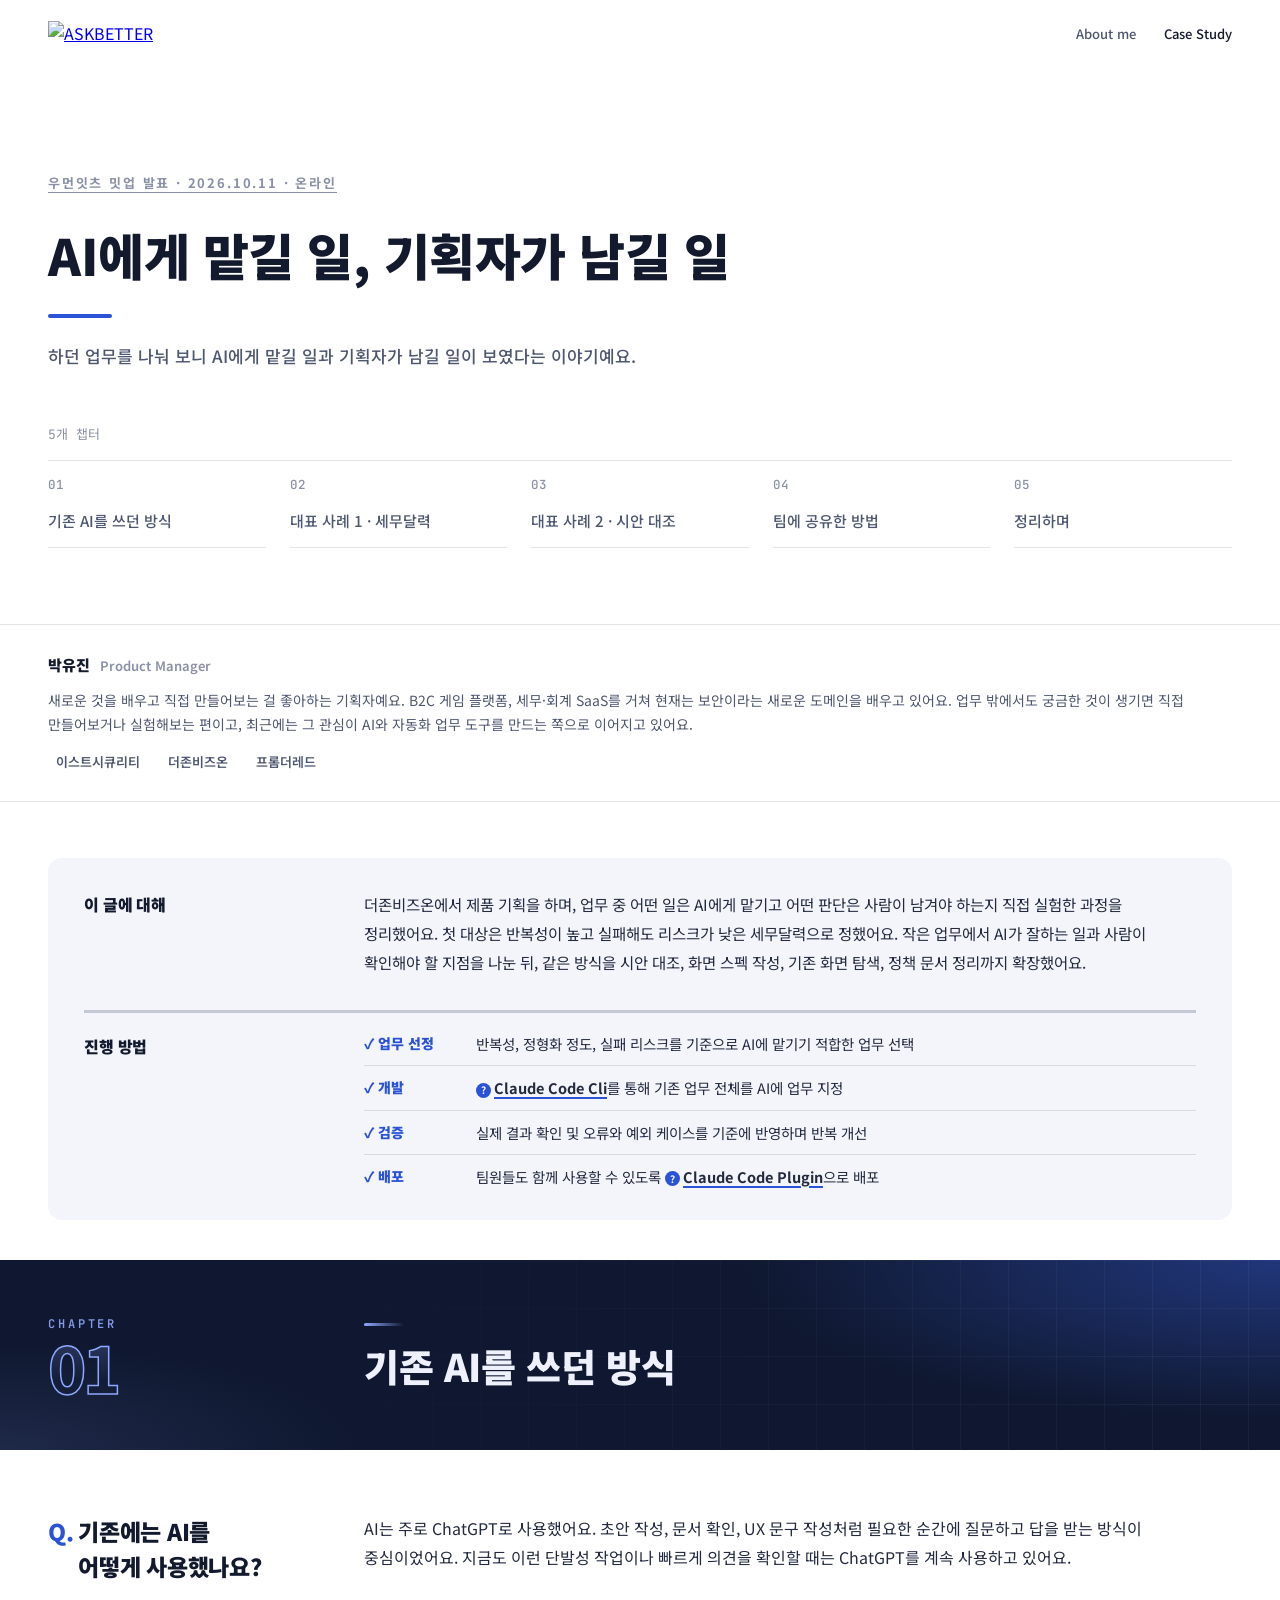
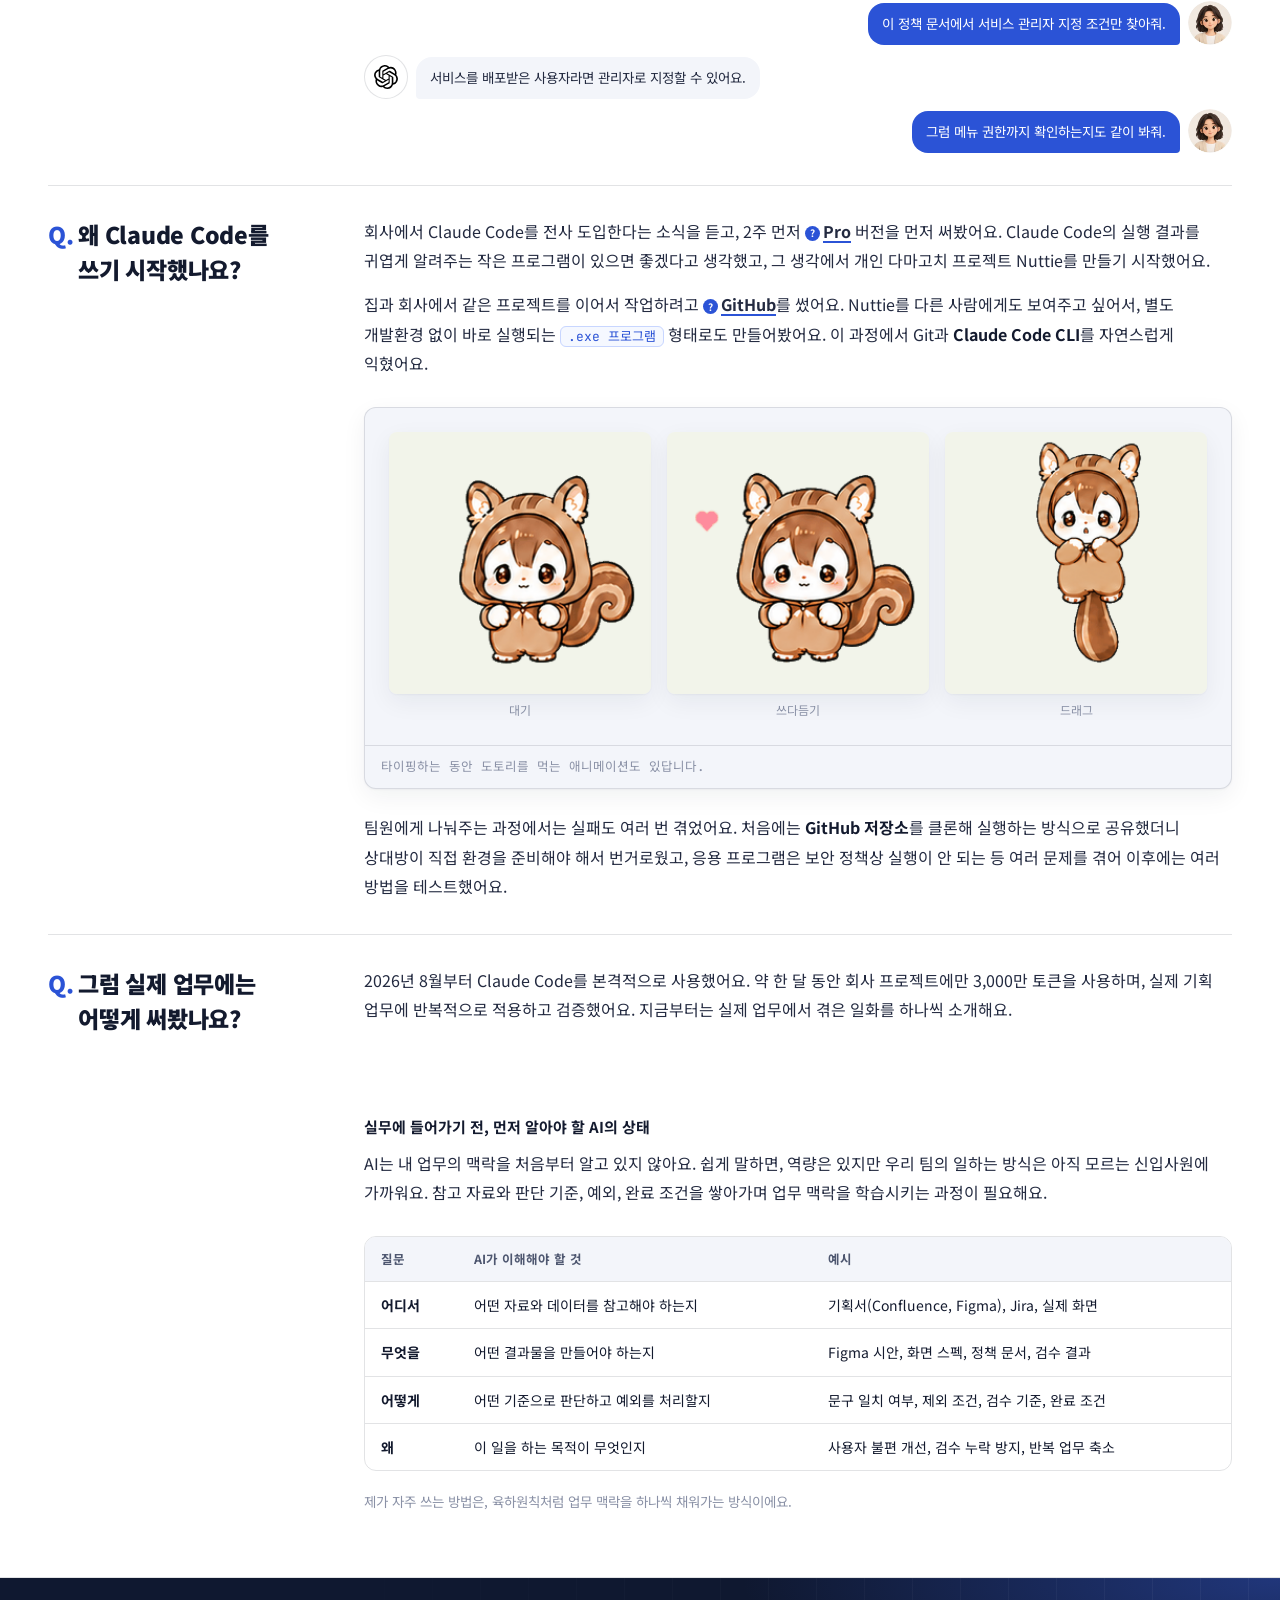
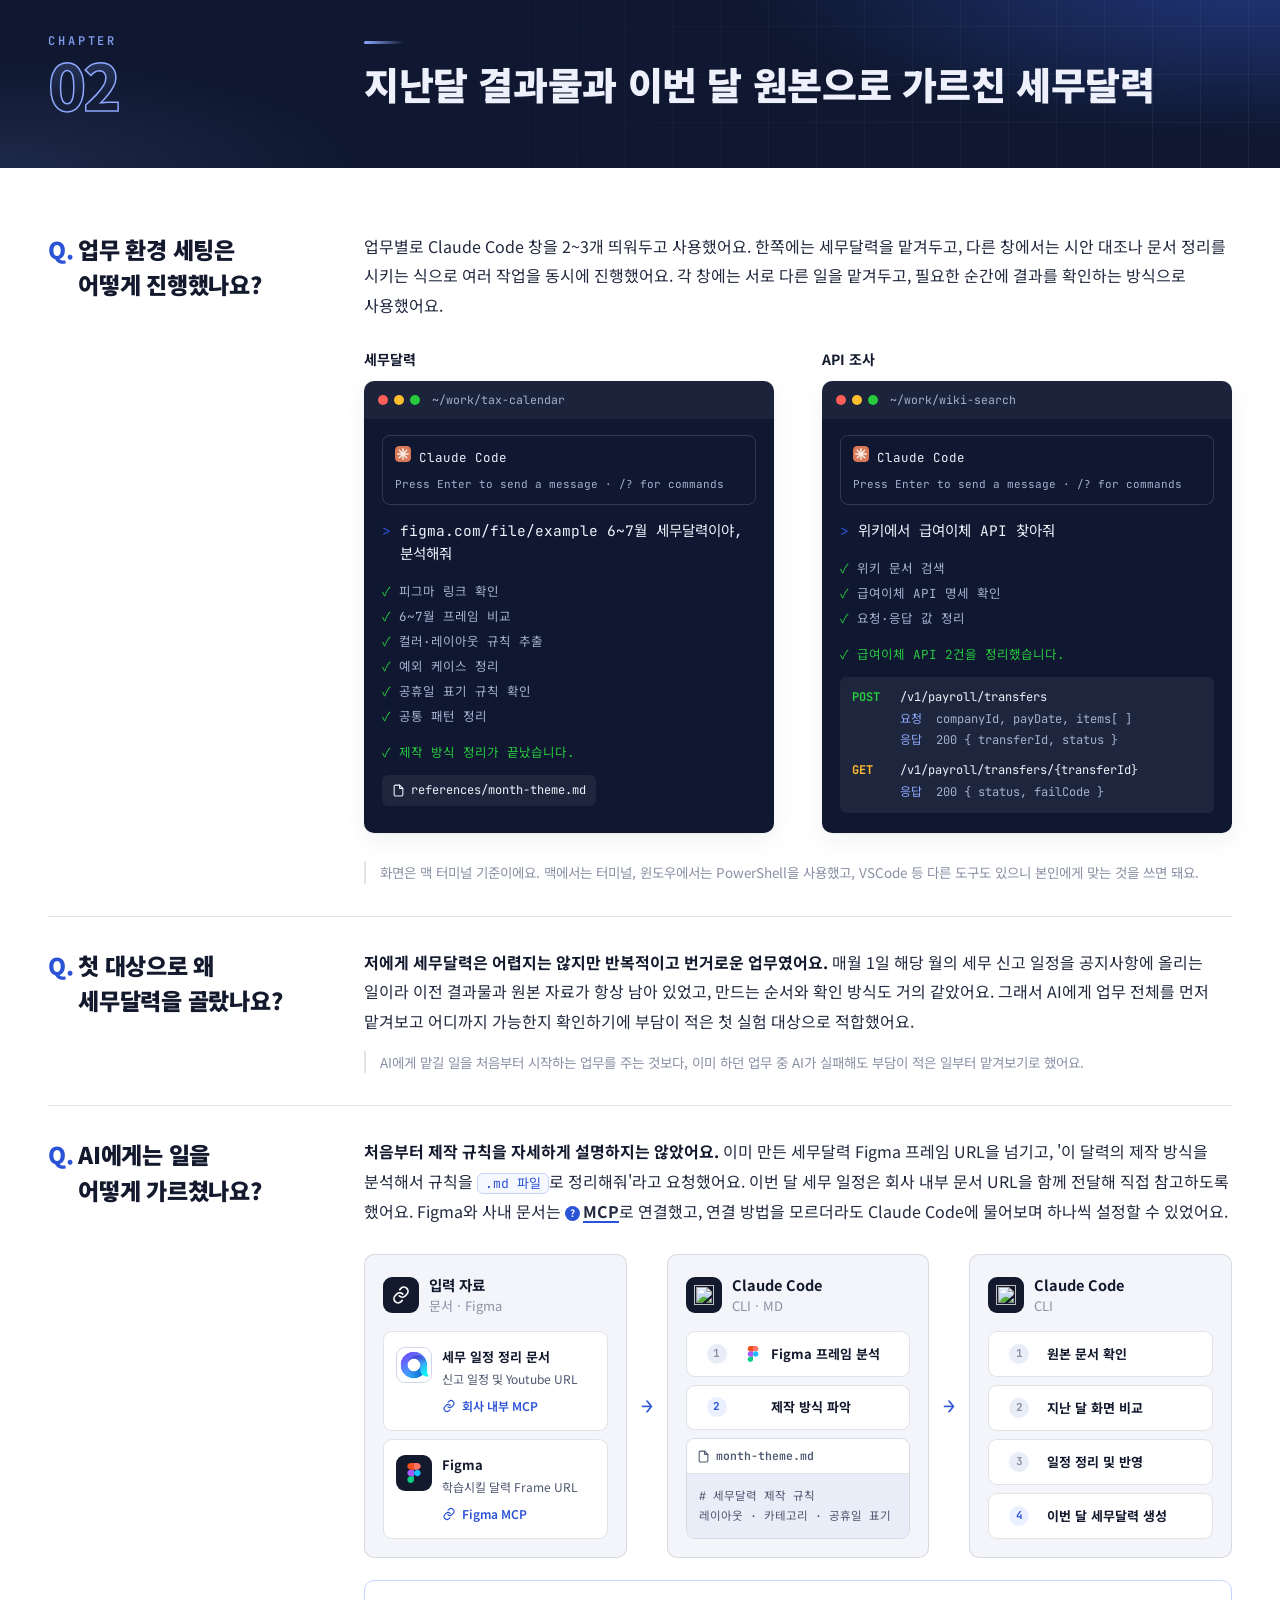
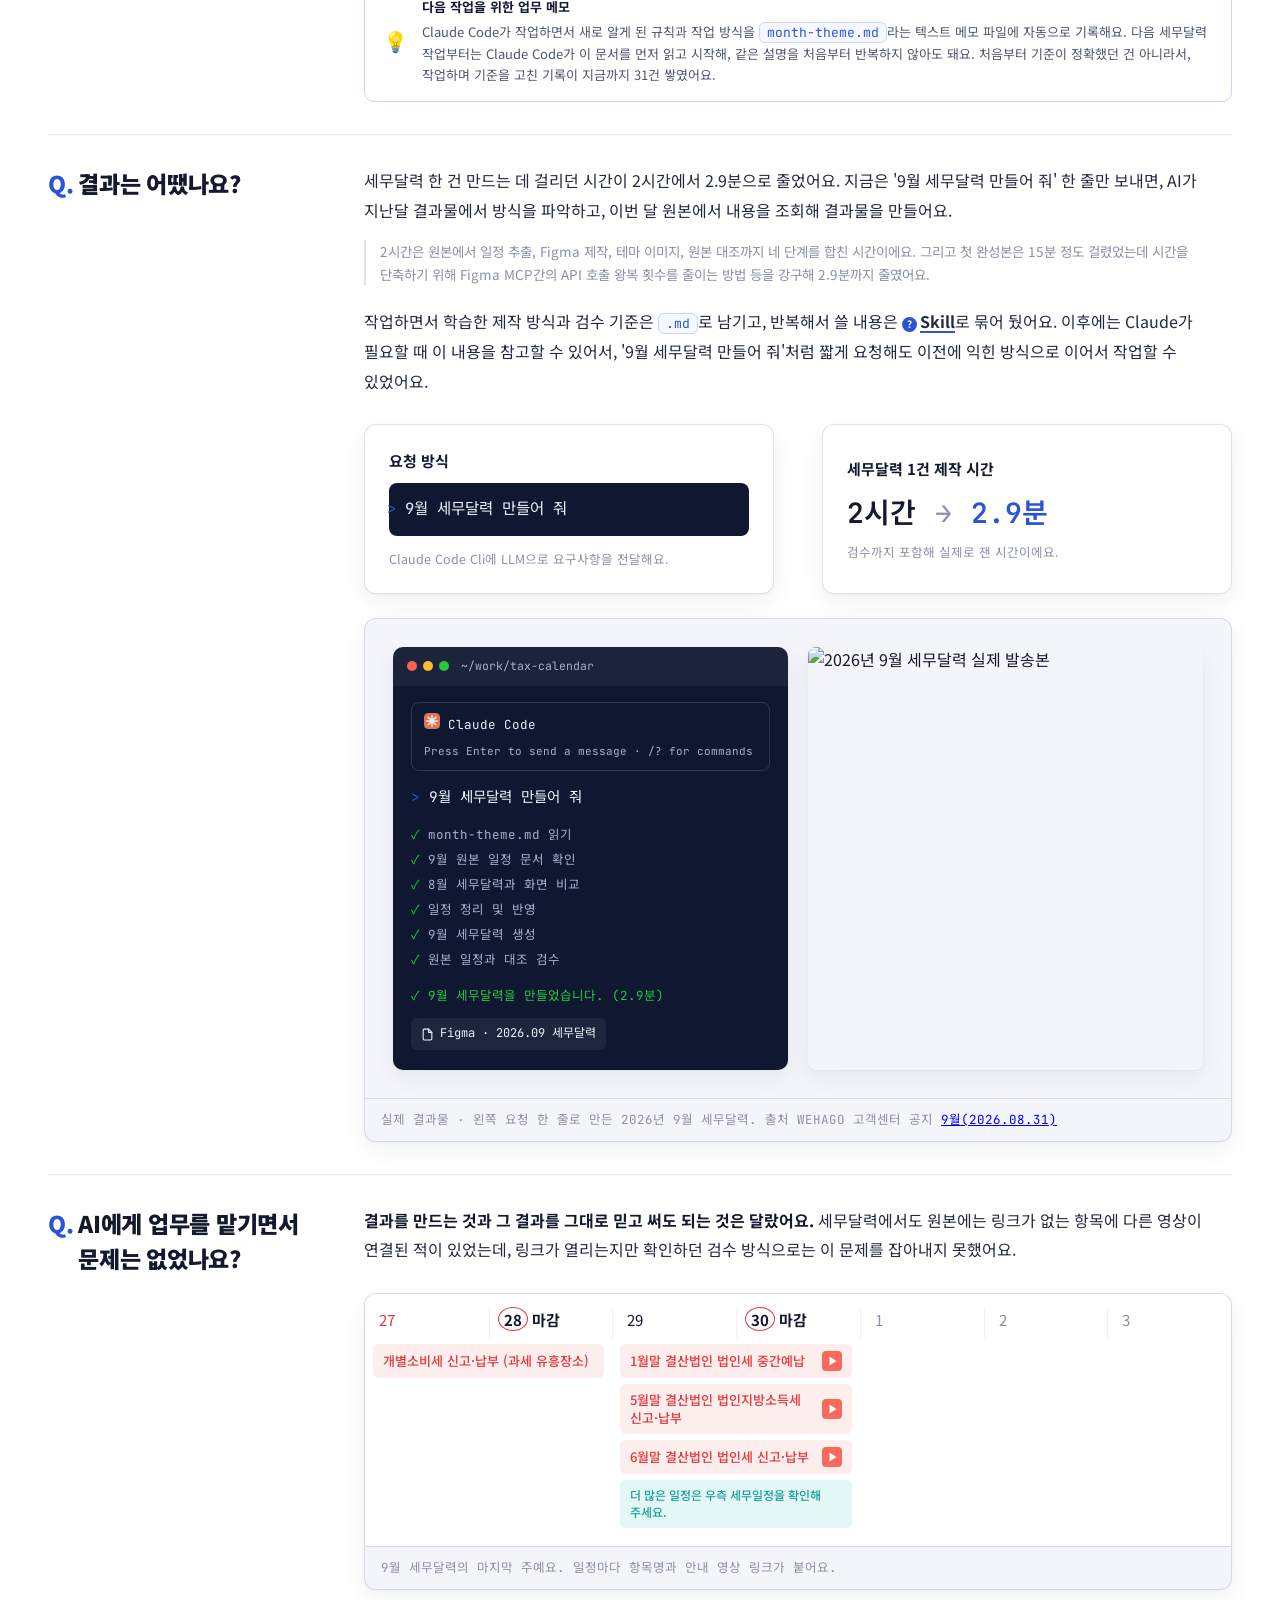
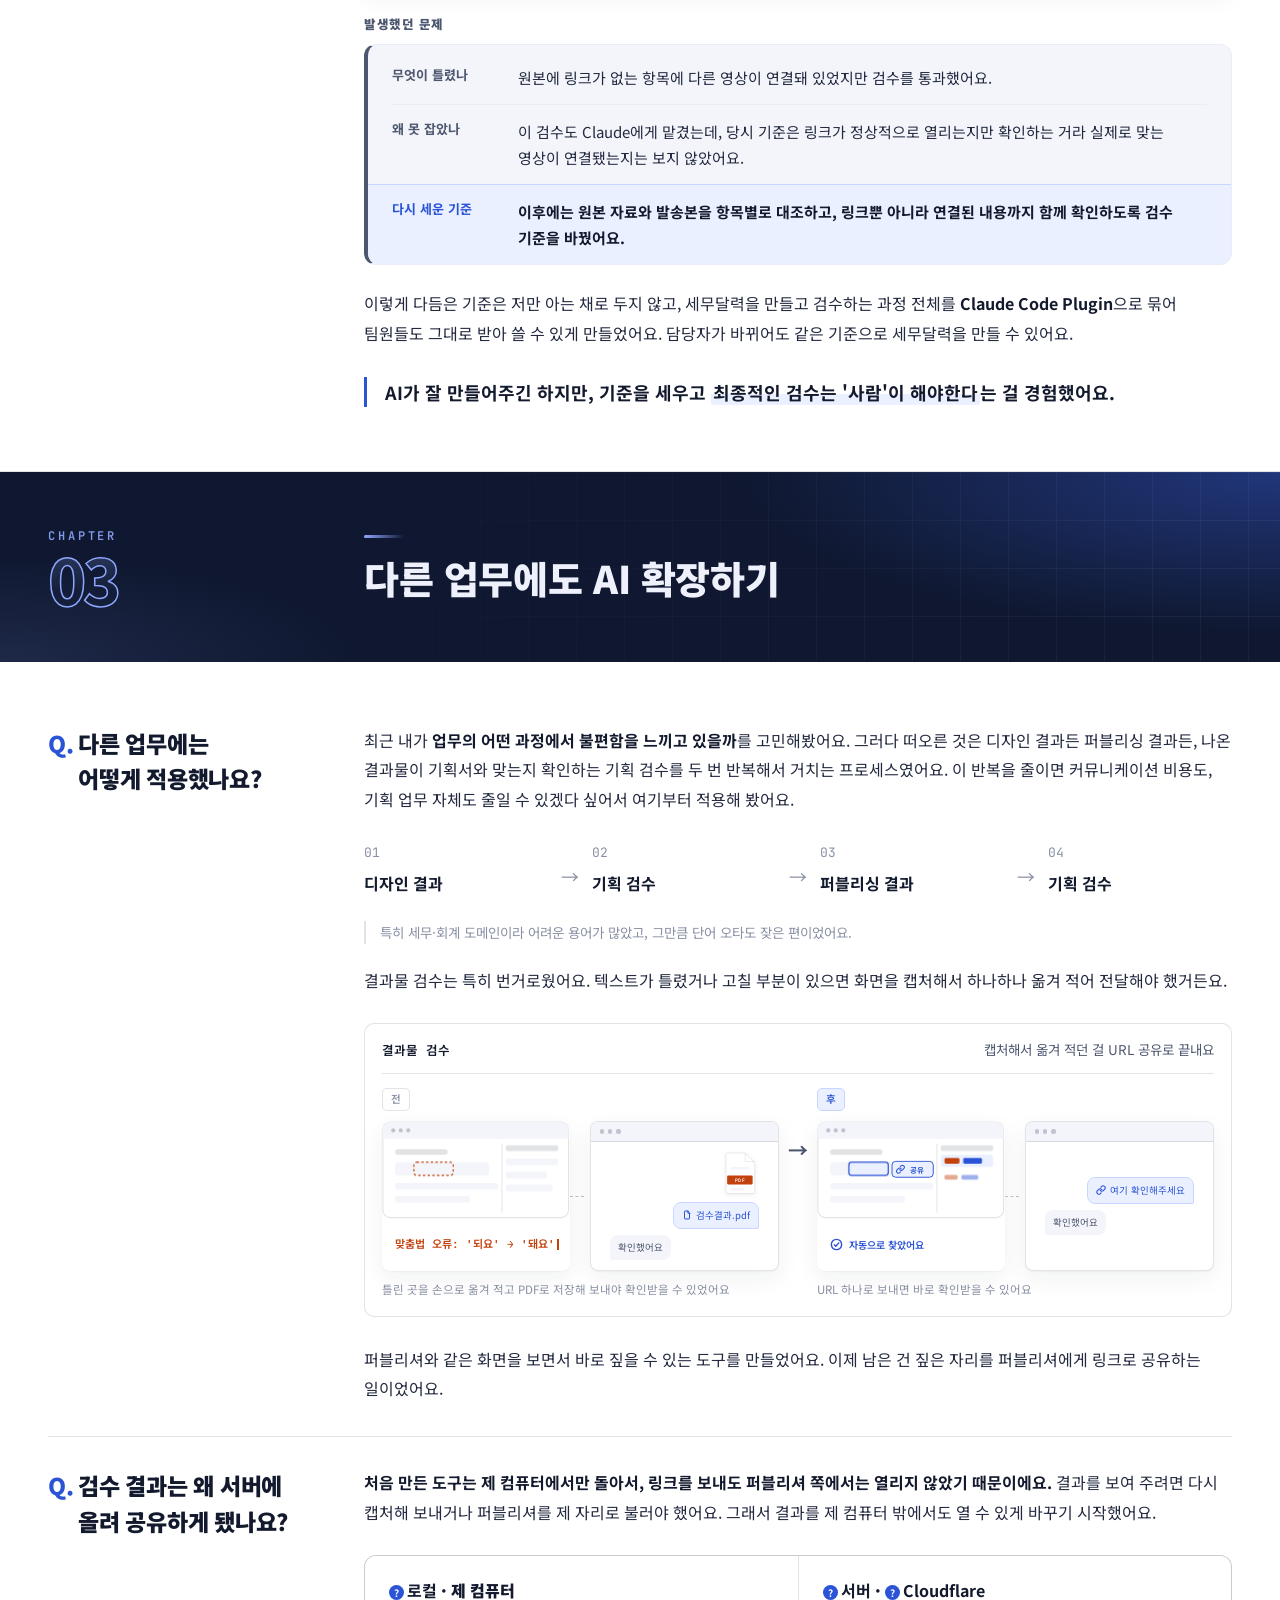
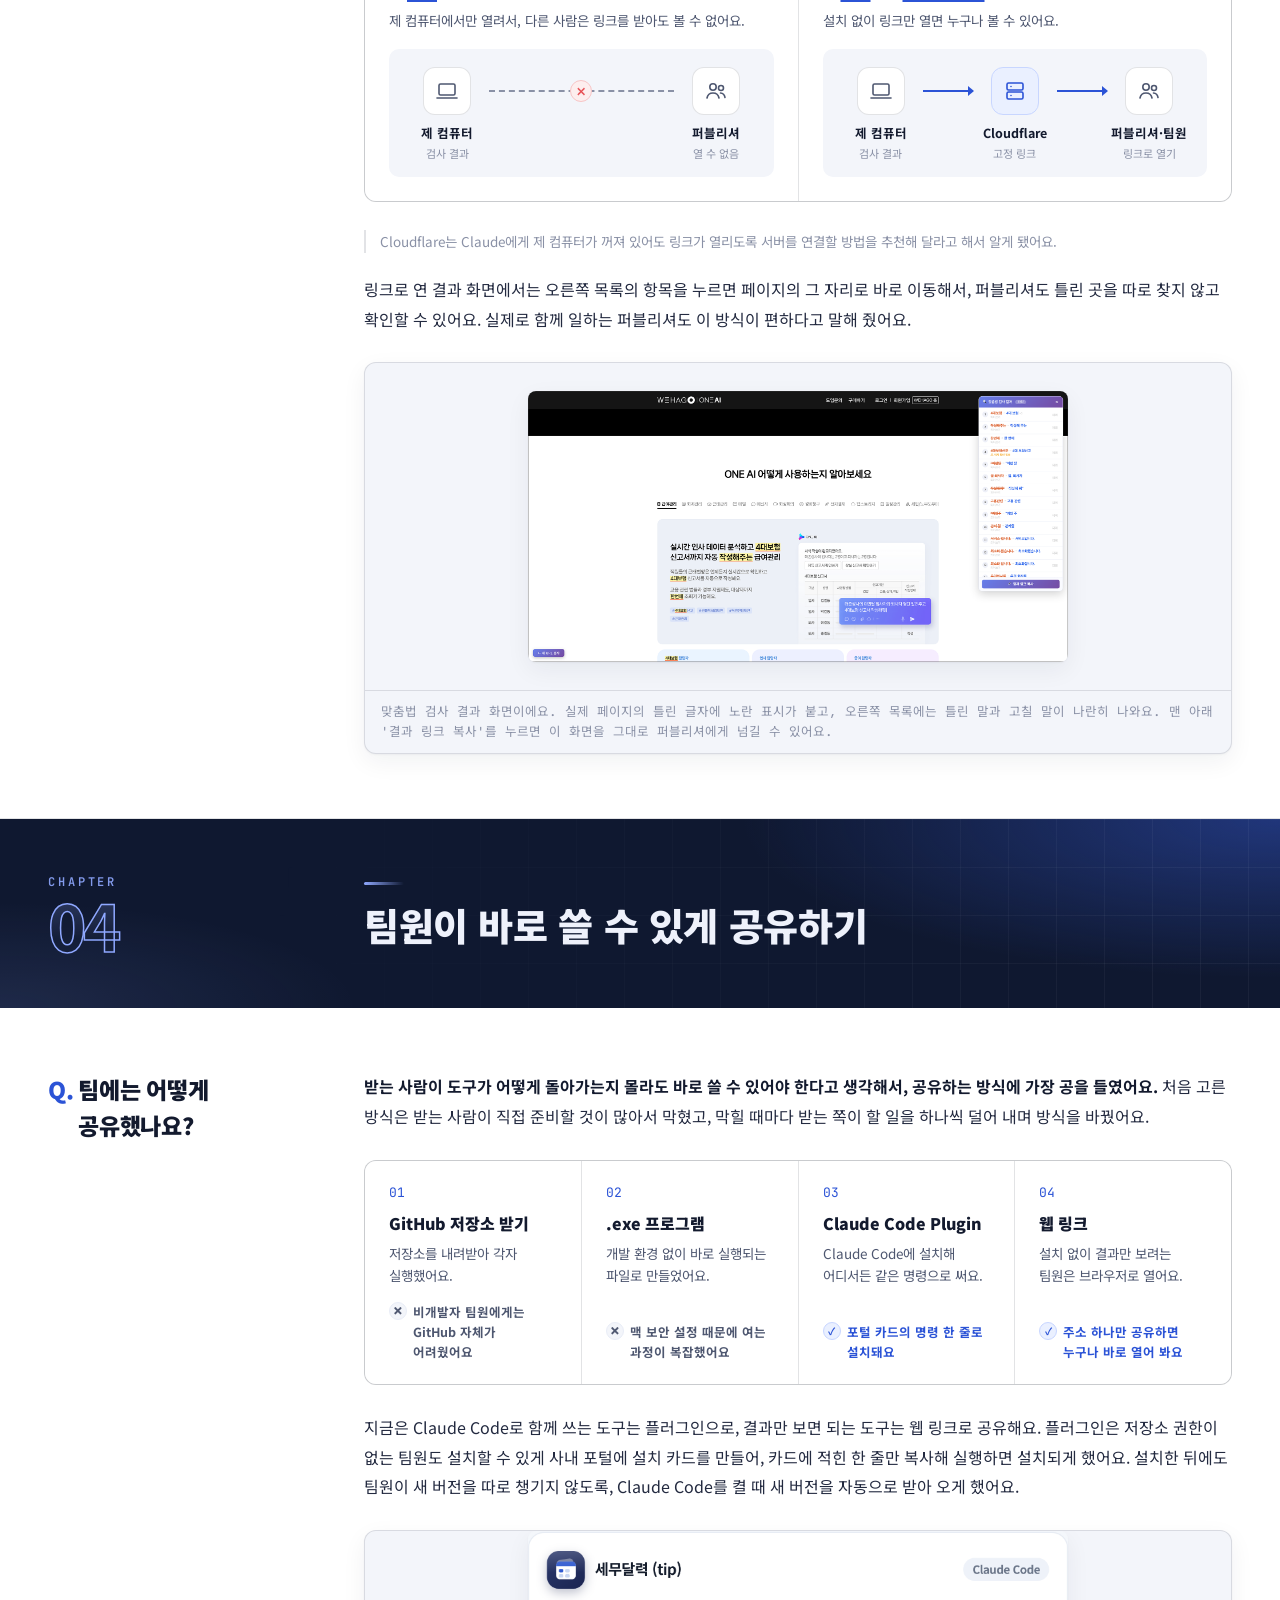
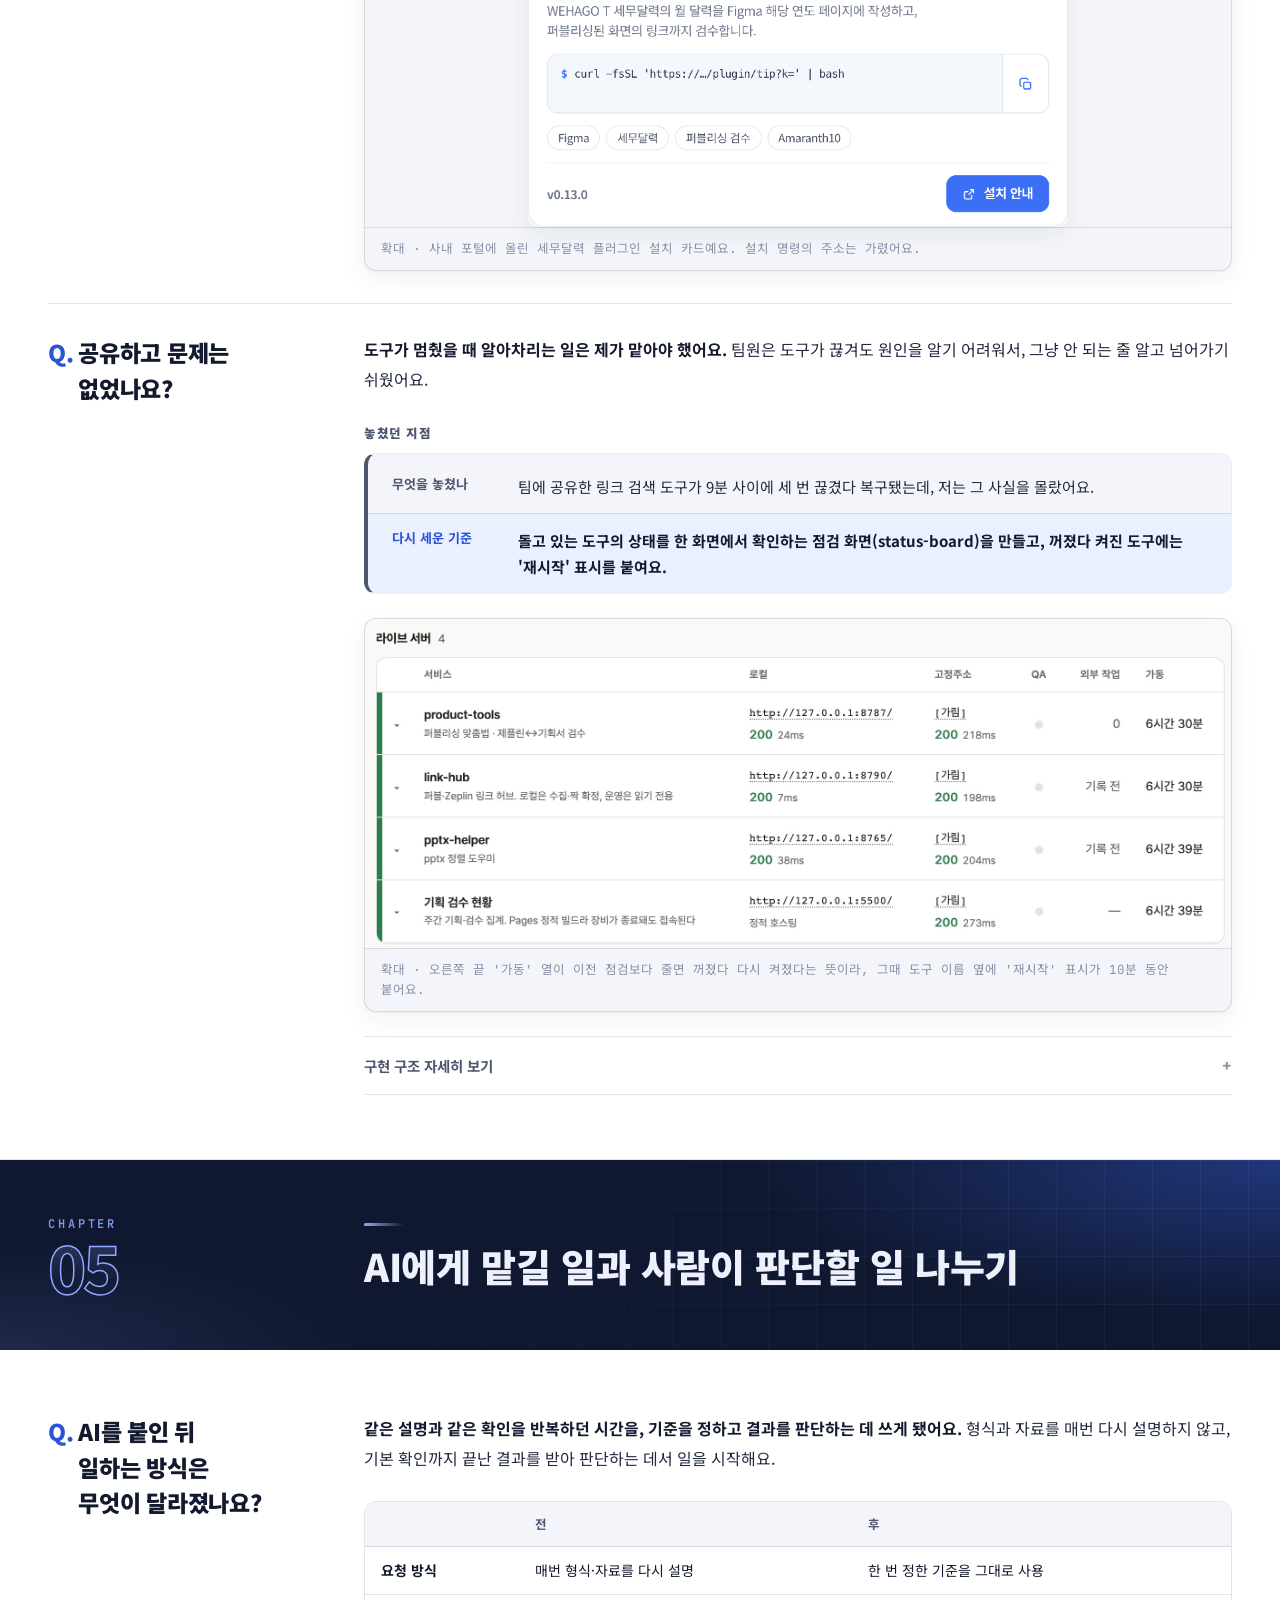
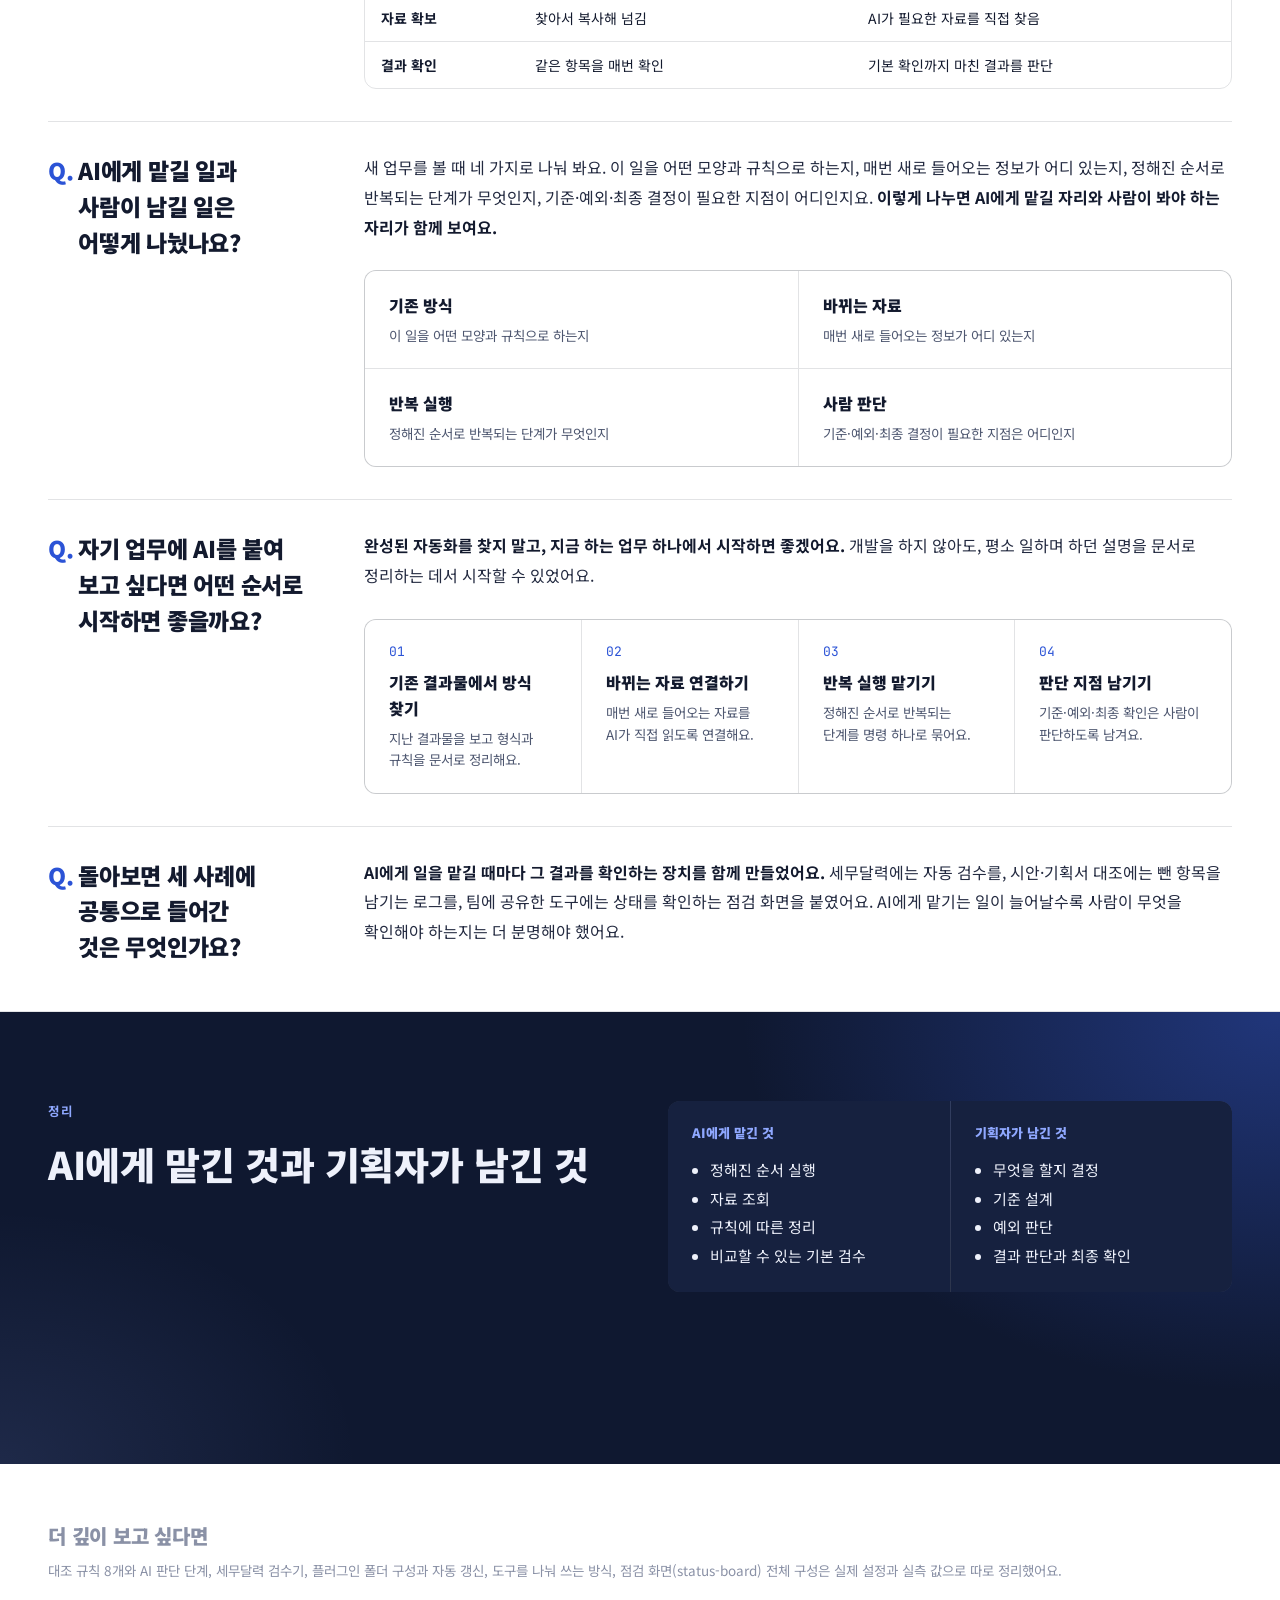
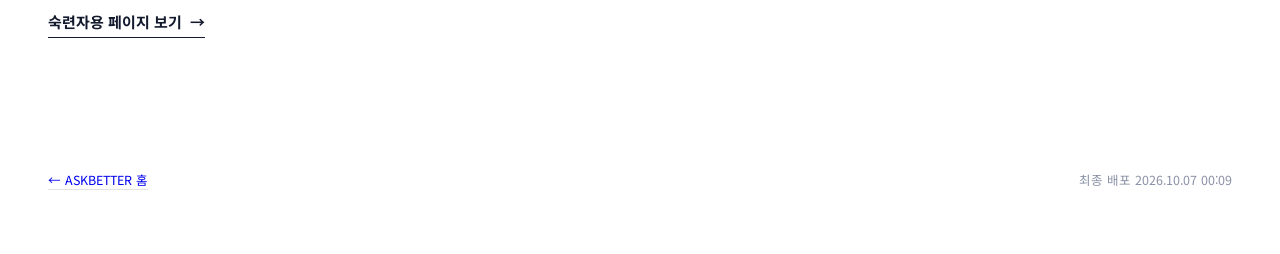
==== commit e13305db: "3장 검수 화면 캡션과 공유 후 문제 질문 문장을 다듬음 - 맞춤법 검사 결과·세무달력·설치 카드 캡션에서 검사 건수와 본문과 겹치는 설명을 빼고, 화면에 보이는 것만 남김 - '" ====
--- a/case-study.html
+++ b/case-study.html
@@ -370,7 +370,7 @@
             <div class="cal-item note" style="grid-area:5 / 3 / 6 / 5">더 많은 일정은 우측 세무일정을 확인해 주세요.</div>
           </div>
         </div>
-        <div class="cap">9월 세무달력의 마지막 주를 확대했어요. 일정마다 원본 일정표의 항목명과 안내 영상 링크가 붙고, 검수할 때는 이 항목을 원본 일정표와 한 줄씩 맞춰 봐요.</div>
+        <div class="cap">9월 세무달력의 마지막 주예요. 일정마다 항목명과 안내 영상 링크가 붙어요.</div>
       </div>
       <div class="fail-head">발생했던 문제</div>
       <div class="fail">
@@ -587,8 +587,8 @@
         <p>링크로 연 결과 화면에서는 오른쪽 목록의 항목을 누르면 페이지의 그 자리로 바로 이동해서, 퍼블리셔도 틀린 곳을 따로 찾지 않고 확인할 수 있어요. 실제로 함께 일하는 퍼블리셔도 이 방식이 편하다고 말해 줬어요.</p>
       </div>
       <div class="shot compact">
-        <img src="assets/product-tools-check-result.png" alt="프로덕트 툴이 실제 페이지 위에서 시안과 기획서 문구를 대조한 검사 결과 화면, 23건 발견" loading="lazy">
-        <div class="cap">실제 페이지 위에서 시안·기획서 문구를 대조한 검사 결과 화면이에요. 이 검사에서는 23건을 찾았어요.</div>
+        <img src="assets/product-tools-check-result.png" alt="맞춤법 검사 결과 화면. 실제 페이지의 틀린 글자에 노란 표시가 붙고, 오른쪽 목록에 틀린 말과 고칠 말, 결과 링크 복사 버튼이 있다" loading="lazy">
+        <div class="cap">맞춤법 검사 결과 화면이에요. 실제 페이지의 틀린 글자에 노란 표시가 붙고, 오른쪽 목록에는 틀린 말과 고칠 말이 나란히 나와요. 맨 아래 '결과 링크 복사'를 누르면 이 화면을 그대로 퍼블리셔에게 넘길 수 있어요.</div>
       </div>
     </div>
   </section>
@@ -618,16 +618,16 @@
       </div>
       <div class="shot compact zoom">
         <img src="assets/zoom/portal-install-card.png" alt="사내 포털의 세무달력 플러그인 설치 카드 확대" loading="lazy">
-        <div class="cap">확대 · 사내 포털의 세무달력(tip) 설치 카드예요. 카드에 적힌 한 줄을 복사해 실행하면 설치돼요(주소는 가림).</div>
-      </div>
-
-      <h3 class="q">공유한 도구는 잘 돌고 있는지 어떻게 확인했나요?</h3>
-      <div class="a">
-        <p><strong>팀원이 도구를 몰라도 쓸 수 있게 만든 만큼, 도구가 멈췄을 때 알아차리는 일은 제가 맡아야 했어요.</strong> 팀원은 도구가 왜 안 되는지 알기 어려워서, 끊겨도 그냥 안 되는 줄로만 알고 넘어가기 쉬웠어요.</p>
+        <div class="cap">확대 · 사내 포털에 올린 세무달력 플러그인 설치 카드예요. 설치 명령의 주소는 가렸어요.</div>
+      </div>
+
+      <h3 class="q">공유하고 문제는 없었나요?</h3>
+      <div class="a">
+        <p><strong>도구가 멈췄을 때 알아차리는 일은 제가 맡아야 했어요.</strong> 팀원은 도구가 끊겨도 원인을 알기 어려워서, 그냥 안 되는 줄 알고 넘어가기 쉬웠어요.</p>
       </div>
       <div class="fail-head">놓쳤던 지점</div>
       <div class="fail">
-        <div class="fail-row"><div class="k">무엇을 놓쳤나</div><div class="v">팀에 공유한 링크 검색 도구가 9분 사이에 세 번 끊겼다 복구됐는데, 저도 팀원도 몰랐어요.</div></div>
+        <div class="fail-row"><div class="k">무엇을 놓쳤나</div><div class="v">팀에 공유한 링크 검색 도구가 9분 사이에 세 번 끊겼다 복구됐는데, 저는 그 사실을 몰랐어요.</div></div>
         <div class="fail-row fix"><div class="k">다시 세운 기준</div><div class="v">돌고 있는 도구의 상태를 한 화면에서 확인하는 점검 화면(status-board)을 만들고, 꺼졌다 켜진 도구에는 '재시작' 표시를 붙여요.</div></div>
       </div>
       <div class="shot zoom">
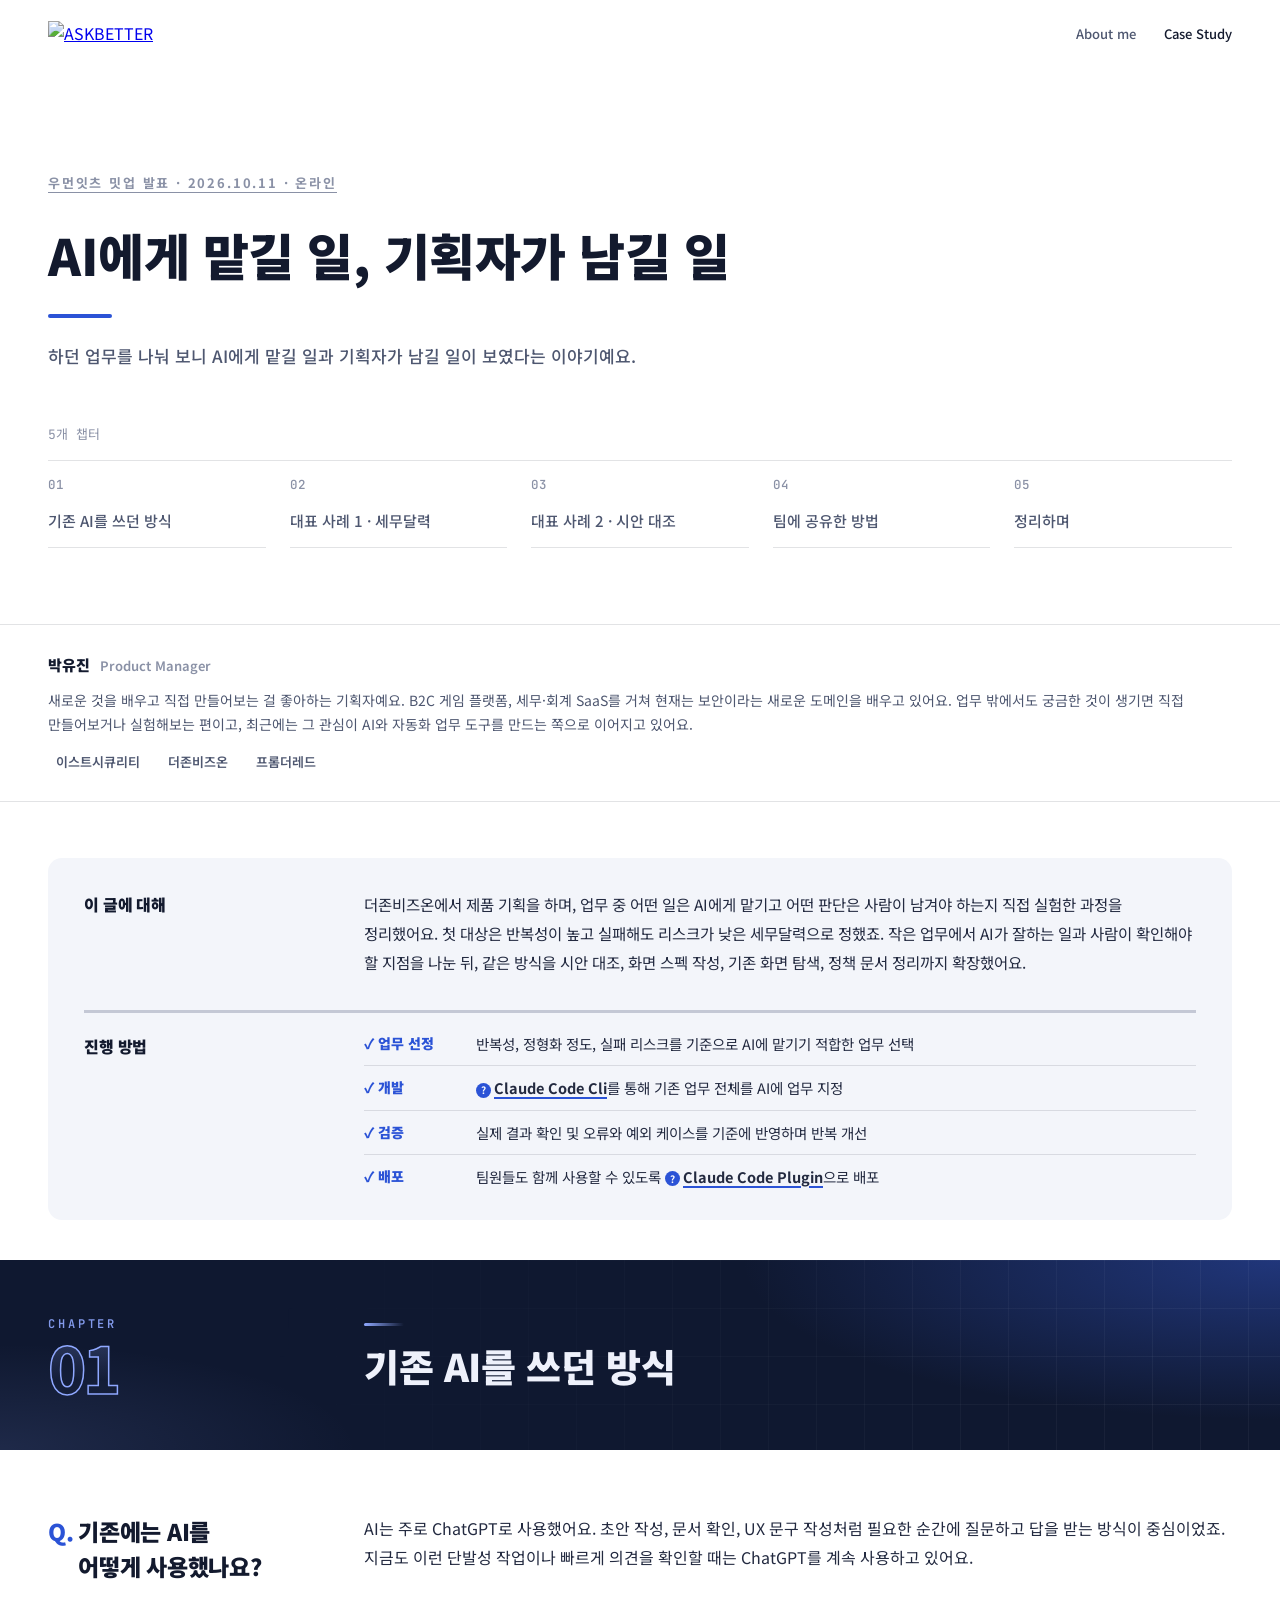
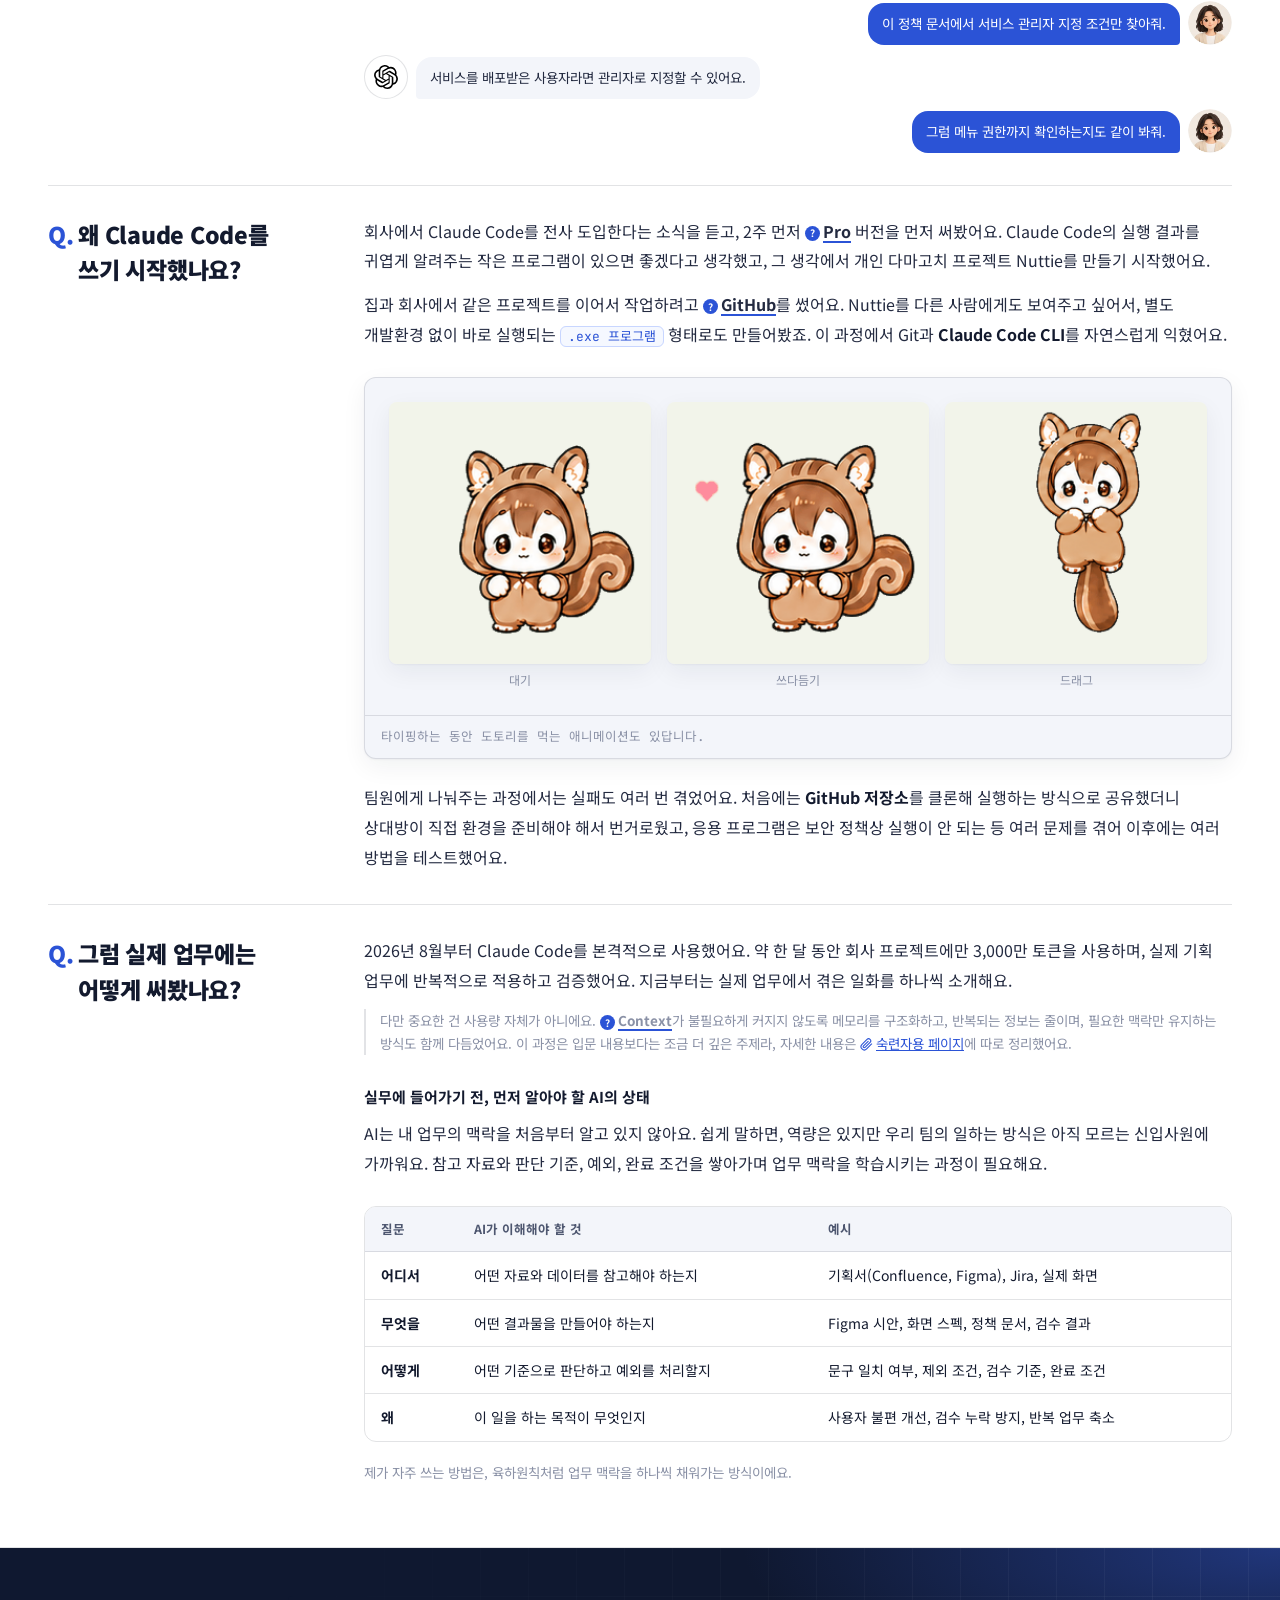
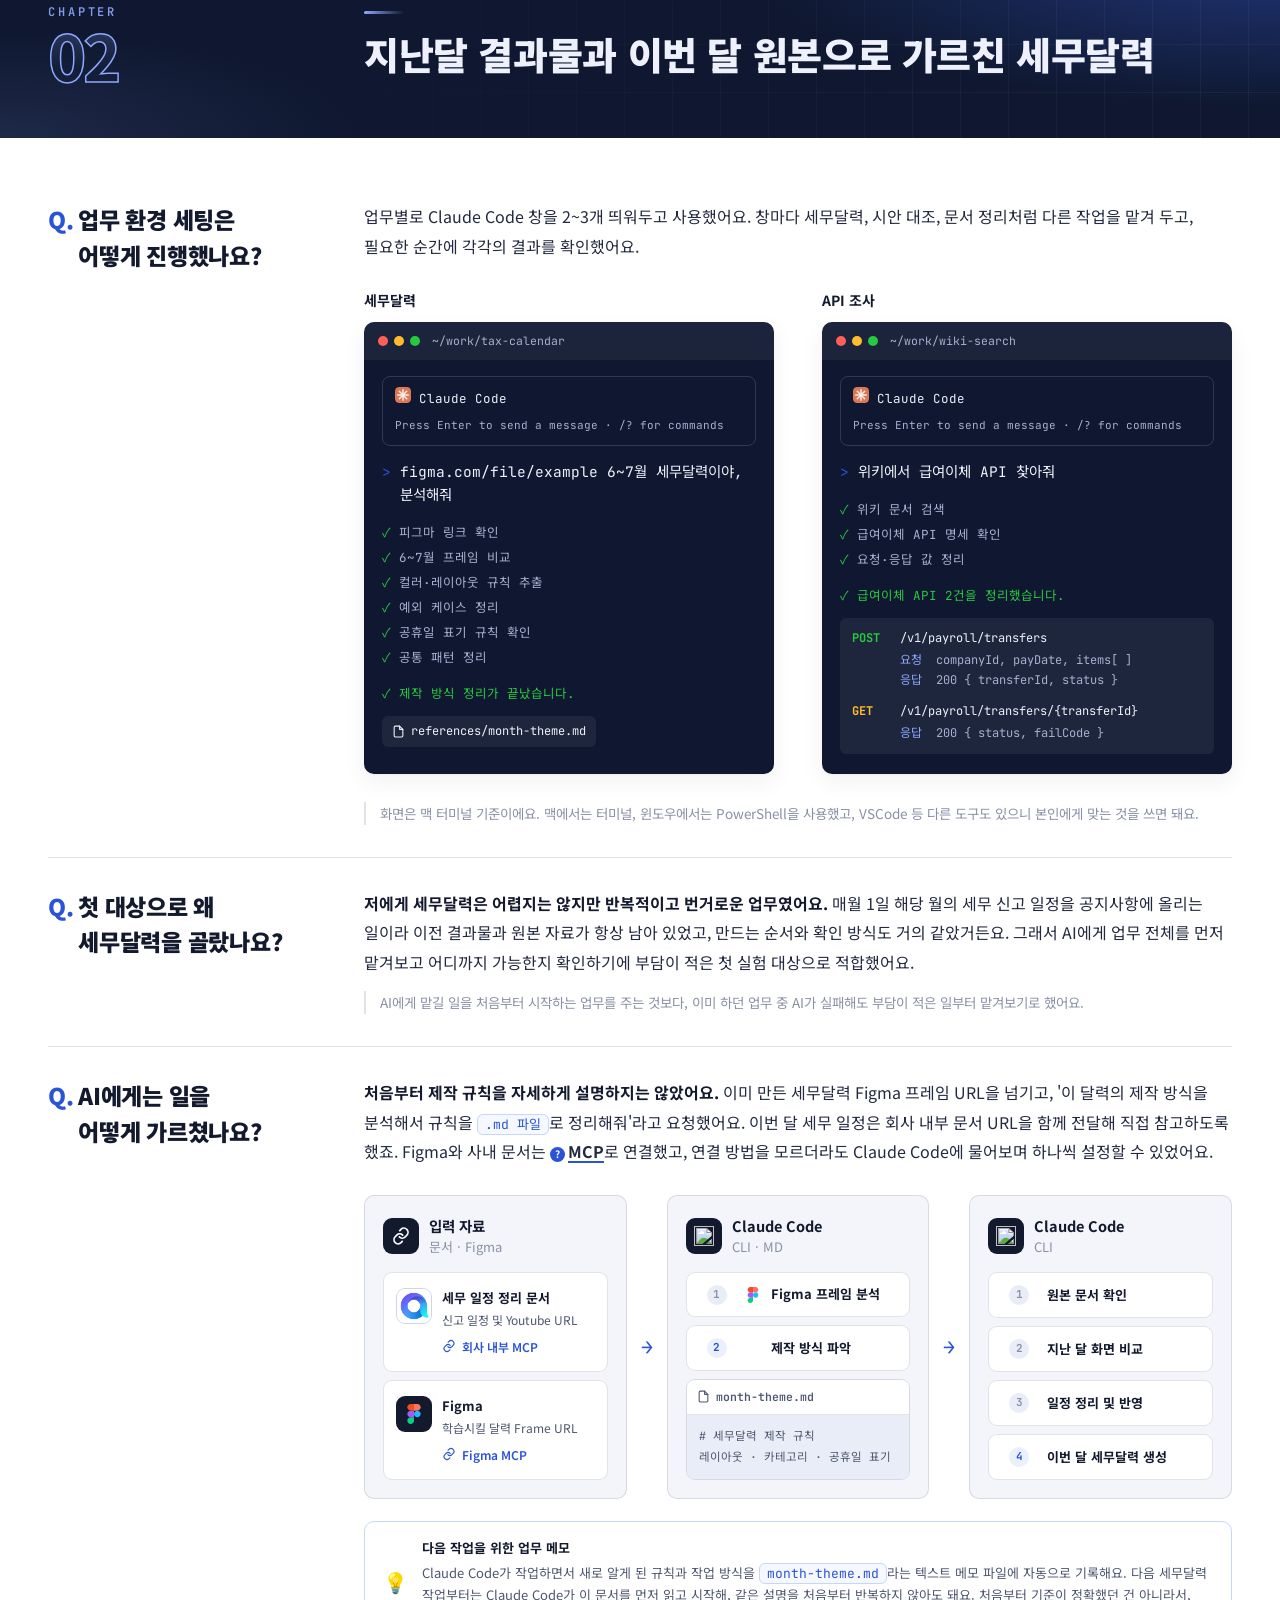
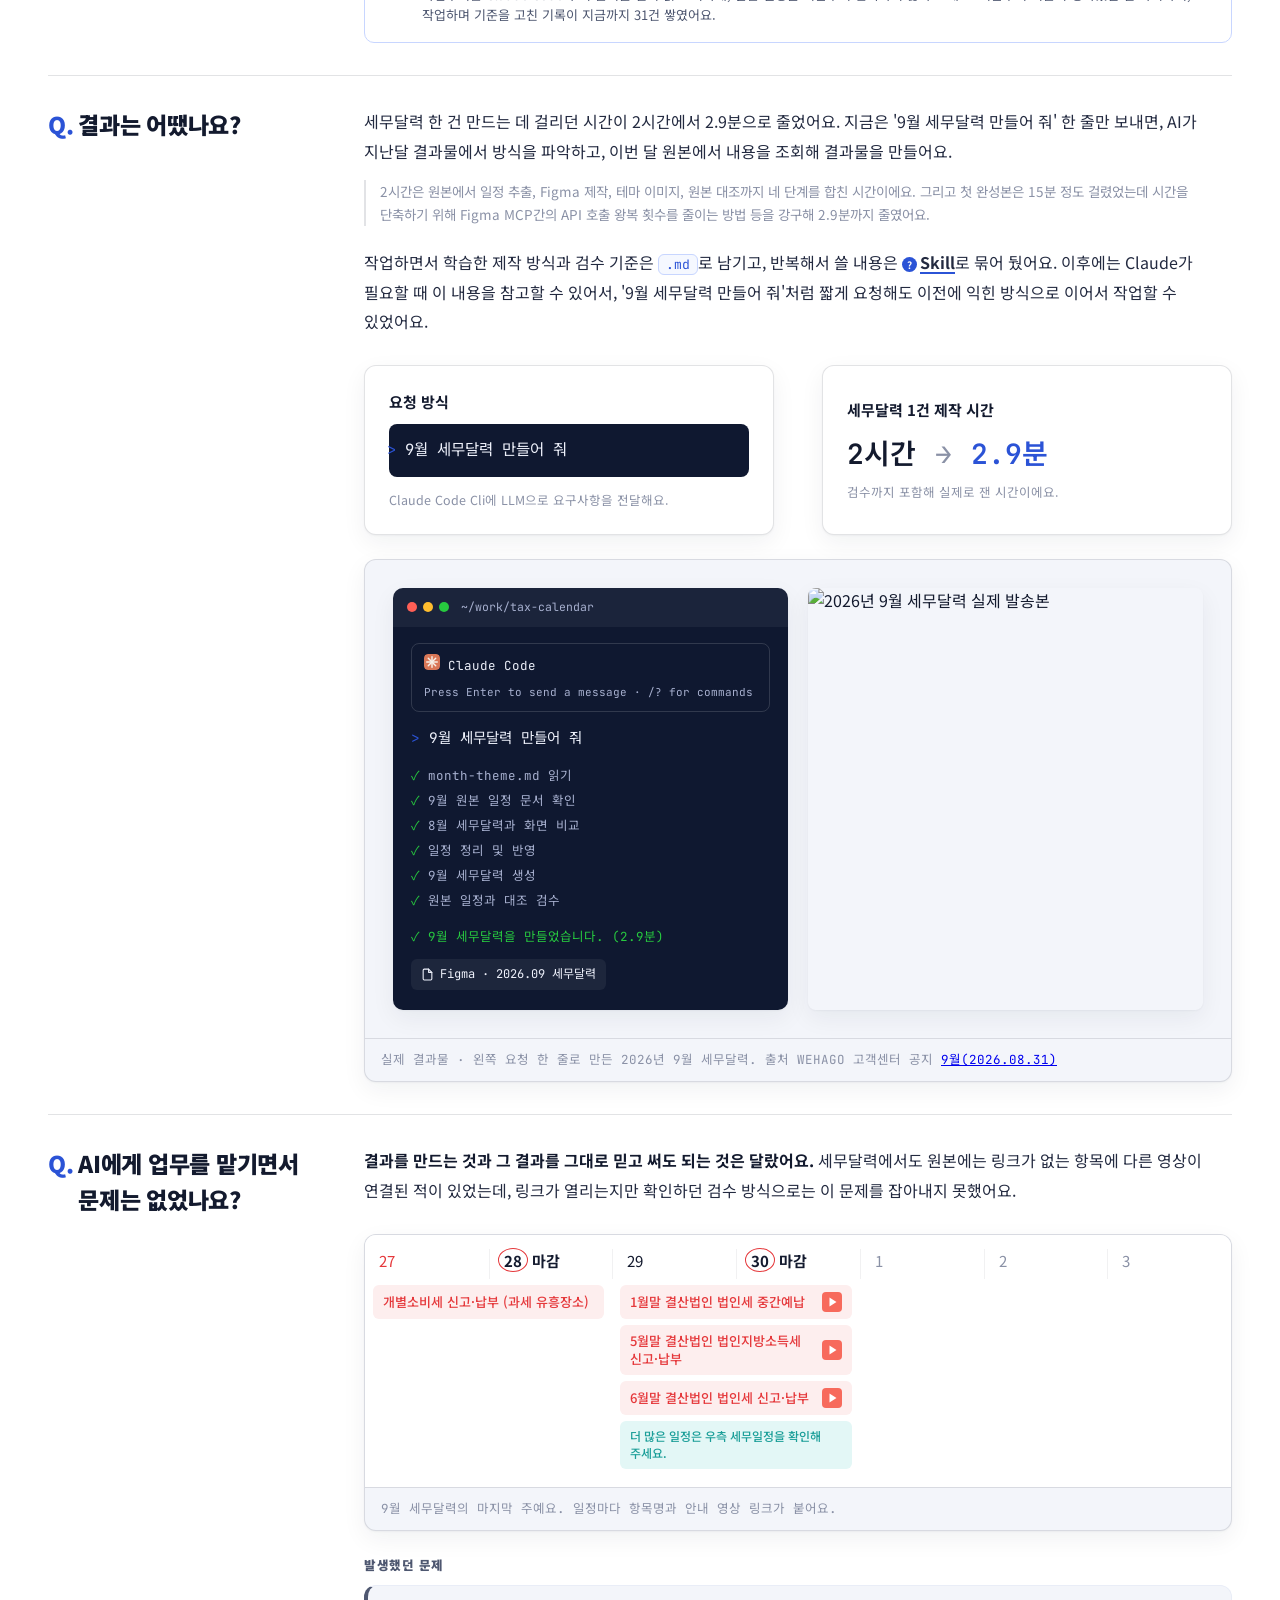
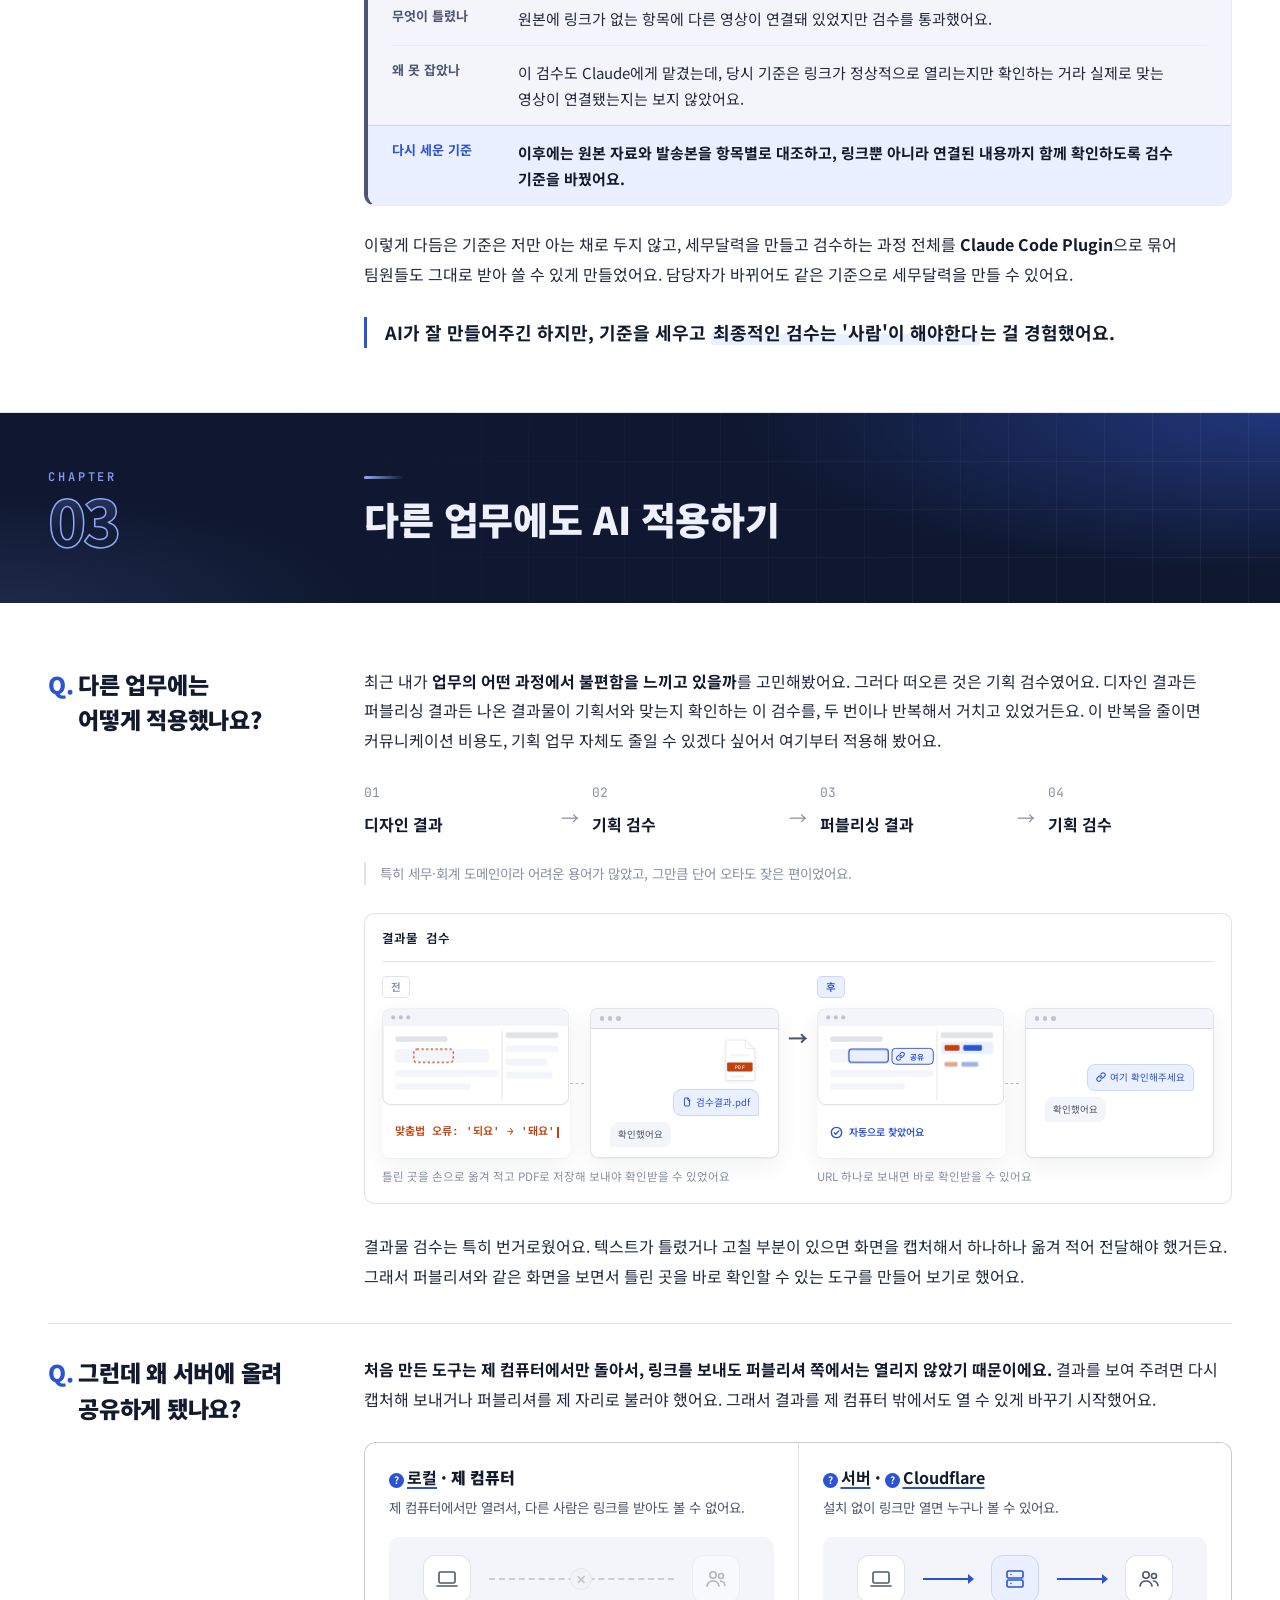
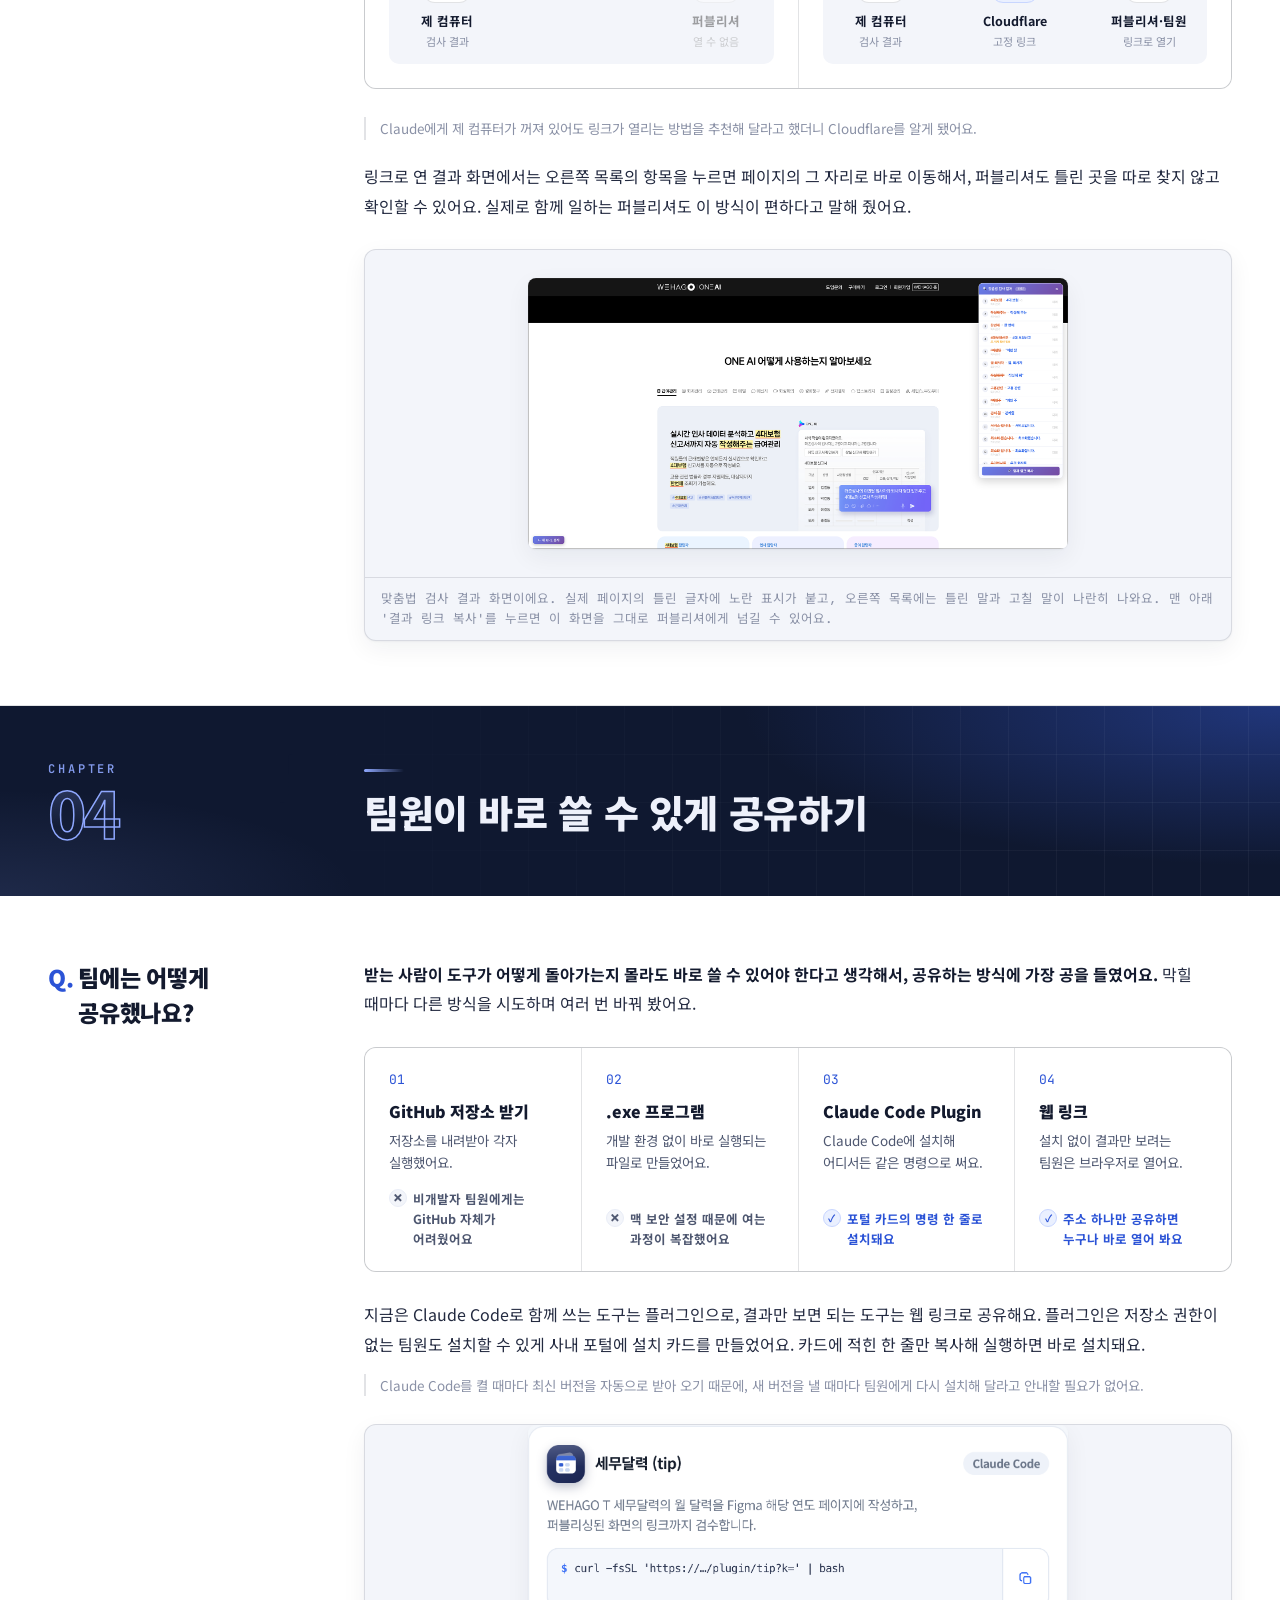
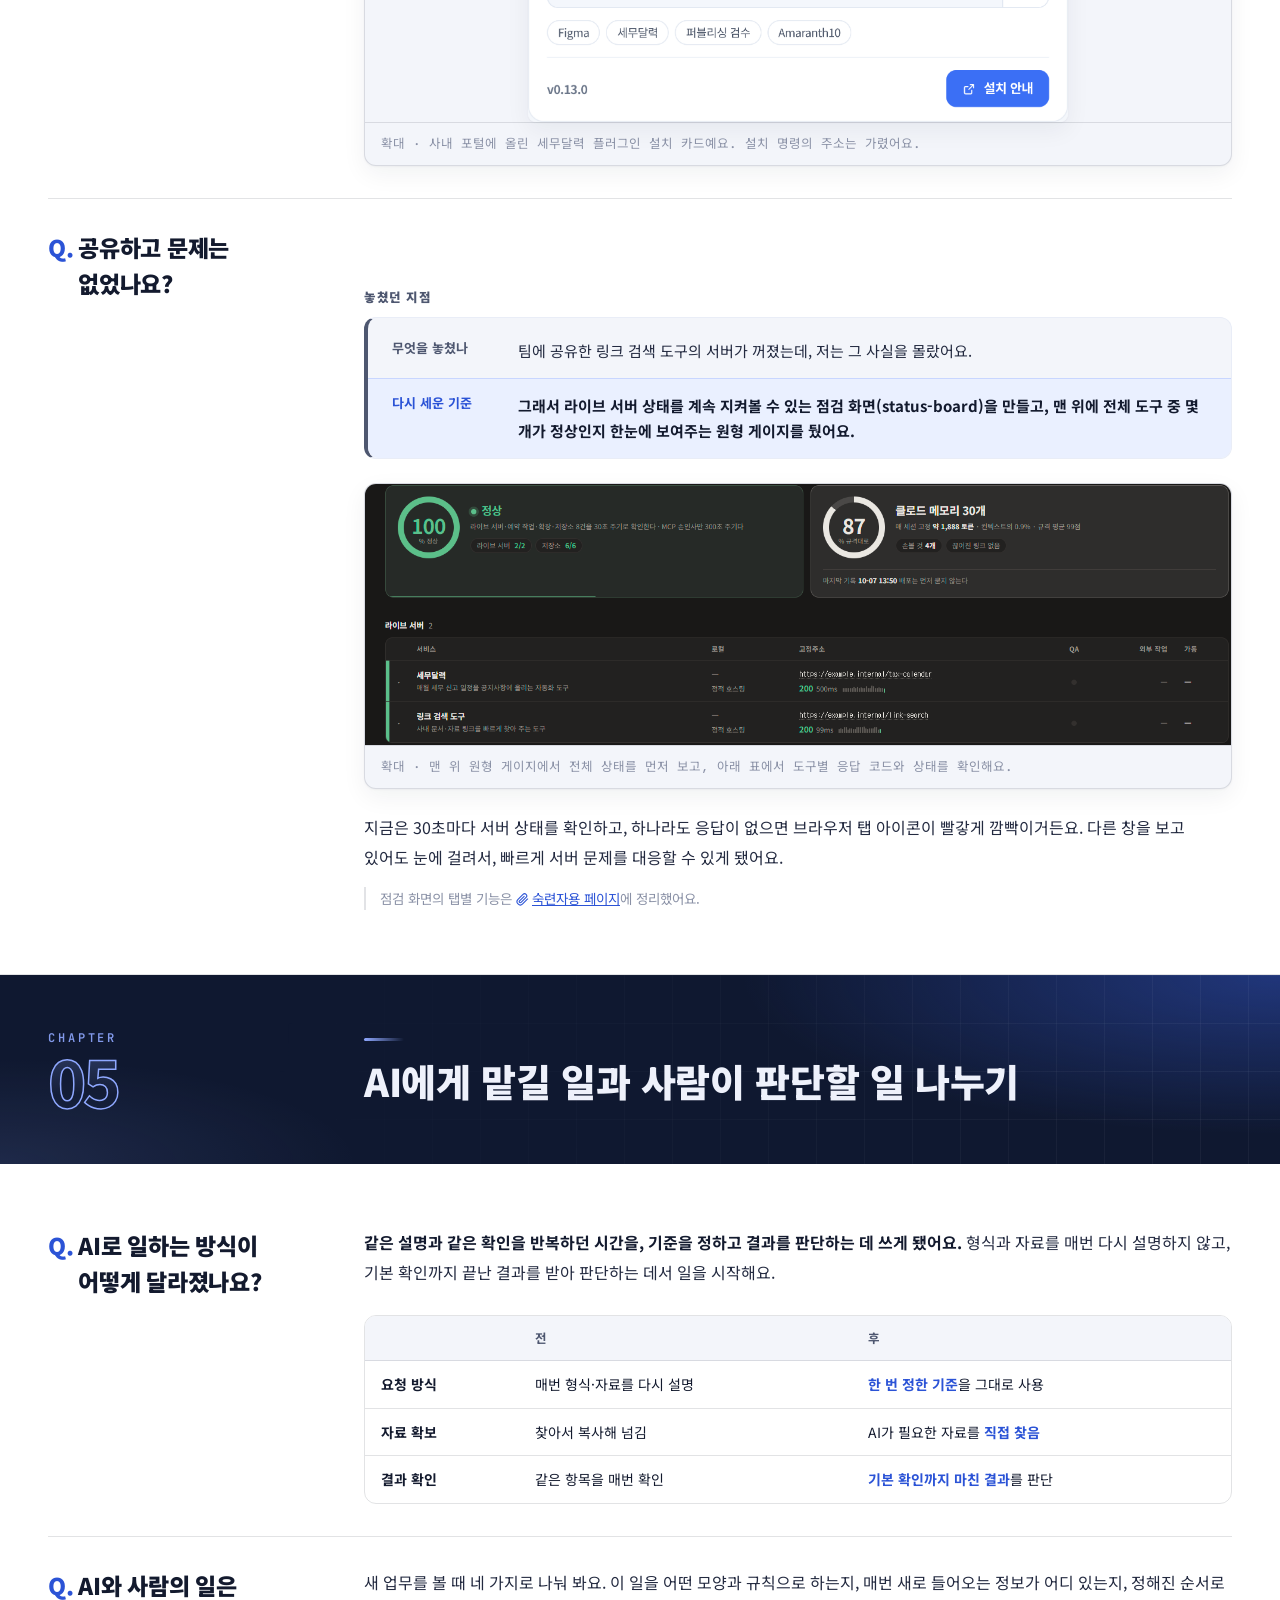
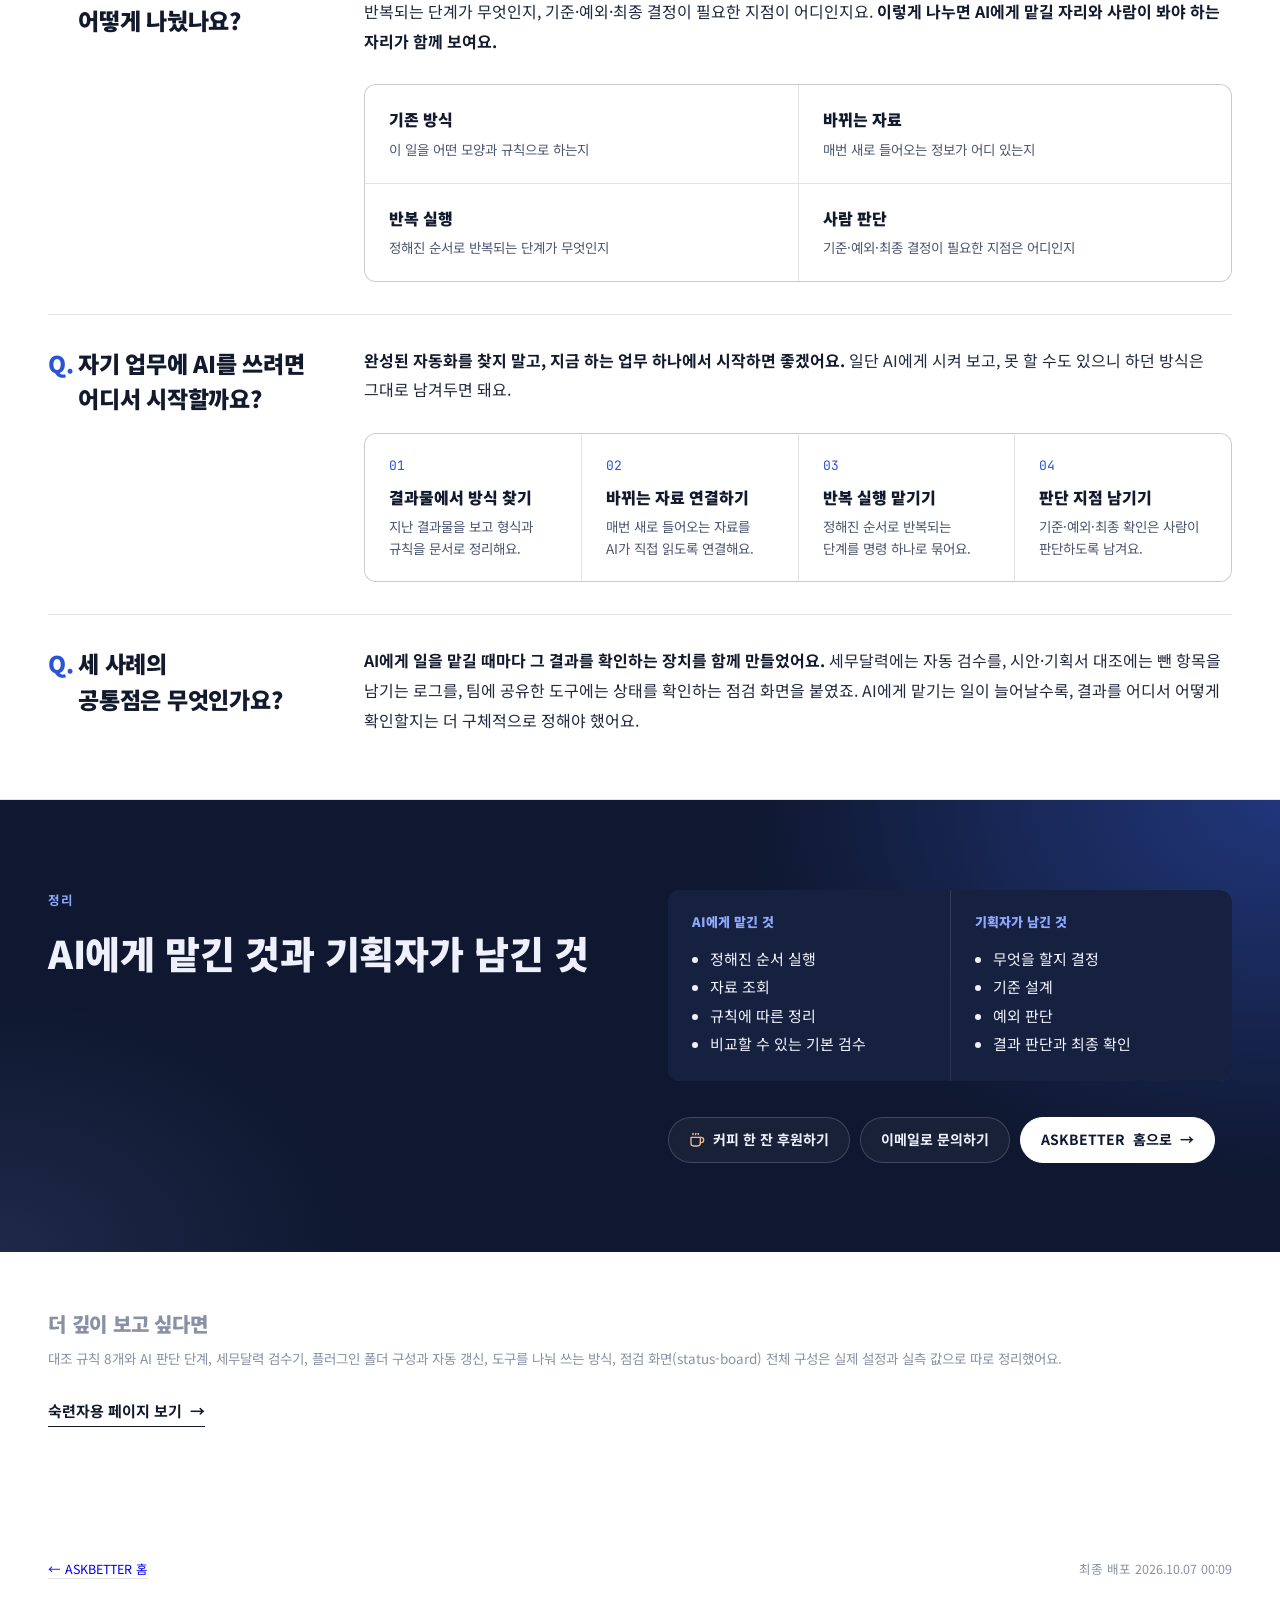
==== commit e37a2707: "3장 검수 흐름과 4장 공유 문제 서술을 구체화하고, 5장 질문 제목을 2줄 안으로 줄임 검수 도구를 만들게 된 계기 문단을 재배치하고, status-board 공유 뒤 문제 문장" ====
--- a/case-study.html
+++ b/case-study.html
@@ -72,7 +72,7 @@
       <div class="guest">
         <h2>이 글에 대해</h2>
         <p>더존비즈온에서 제품 기획을 하며, 업무 중 어떤 일은 AI에게 맡기고 어떤 판단은 사람이 남겨야 하는지 직접 실험한 과정을 정리했어요.
-첫 대상은 반복성이 높고 실패해도 리스크가 낮은 세무달력으로 정했어요. 작은 업무에서 AI가 잘하는 일과 사람이 확인해야 할 지점을 나눈 뒤, 같은 방식을 시안 대조, 화면 스펙 작성, 기존 화면 탐색, 정책 문서 정리까지 확장했어요.</p>
+첫 대상은 반복성이 높고 실패해도 리스크가 낮은 세무달력으로 정했죠. 작은 업무에서 AI가 잘하는 일과 사람이 확인해야 할 지점을 나눈 뒤, 같은 방식을 시안 대조, 화면 스펙 작성, 기존 화면 탐색, 정책 문서 정리까지 확장했어요.</p>
         <h2 class="role-h">진행 방법</h2>
         <div class="role-strip" aria-label="진행 방법">
         <div class="role"><div class="k">업무 선정</div><div class="d">반복성, 정형화 정도, 실패 리스크를 기준으로 AI에 맡기기 적합한 업무 선택</div></div>
@@ -96,7 +96,7 @@
     <div class="wrap narrow">
       <h3 class="q">기존에는 AI를 어떻게 사용했나요?</h3>
       <div class="a">
-        <p>AI는 주로 ChatGPT로 사용했어요. 초안 작성, 문서 확인, UX 문구 작성처럼 필요한 순간에 질문하고 답을 받는 방식이 중심이었어요. 지금도 이런 단발성 작업이나 빠르게 의견을 확인할 때는 ChatGPT를 계속 사용하고 있어요.</p>
+        <p>AI는 주로 ChatGPT로 사용했어요. 초안 작성, 문서 확인, UX 문구 작성처럼 필요한 순간에 질문하고 답을 받는 방식이 중심이었죠. 지금도 이런 단발성 작업이나 빠르게 의견을 확인할 때는 ChatGPT를 계속 사용하고 있어요.</p>
       </div>
       <div class="chat">
         <div class="msg me"><p>이 정책 문서에서 서비스 관리자 지정 조건만 찾아줘.</p><span class="avatar avatar-me"><img src="assets/logos/avatar-me.jpg" alt="나"></span></div>
@@ -107,7 +107,7 @@
       <h3 class="q">왜 Claude Code를 쓰기 시작했나요?</h3>
       <div class="a">
         <p>회사에서 Claude Code를 전사 도입한다는 소식을 듣고, 2주 먼저 <span class="term" data-term="pro">Pro</span> 버전을 먼저 써봤어요. Claude Code의 실행 결과를 귀엽게 알려주는 작은 프로그램이 있으면 좋겠다고 생각했고, 그 생각에서 개인 다마고치 프로젝트 Nuttie를 만들기 시작했어요.</p>
-        <p>집과 회사에서 같은 프로젝트를 이어서 작업하려고 <span class="term" data-term="github">GitHub</span>를 썼어요. Nuttie를 다른 사람에게도 보여주고 싶어서, 별도 개발환경 없이 바로 실행되는 <span class="mono-tag">.exe 프로그램</span> 형태로도 만들어봤어요. 이 과정에서 Git과 <strong>Claude Code CLI</strong>를 자연스럽게 익혔어요.</p>
+        <p>집과 회사에서 같은 프로젝트를 이어서 작업하려고 <span class="term" data-term="github">GitHub</span>를 썼어요. Nuttie를 다른 사람에게도 보여주고 싶어서, 별도 개발환경 없이 바로 실행되는 <span class="mono-tag">.exe 프로그램</span> 형태로도 만들어봤죠. 이 과정에서 Git과 <strong>Claude Code CLI</strong>를 자연스럽게 익혔어요.</p>
       </div>
       <div class="shot tiny">
         <div class="trio">
@@ -166,7 +166,7 @@
     <div class="wrap narrow">
       <h3 class="q">업무 환경 세팅은 어떻게 진행했나요?</h3>
       <div class="a">
-        <p>업무별로 Claude Code 창을 2~3개 띄워두고 사용했어요. 한쪽에는 세무달력을 맡겨두고, 다른 창에서는 시안 대조나 문서 정리를 시키는 식으로 여러 작업을 동시에 진행했어요. 각 창에는 서로 다른 일을 맡겨두고, 필요한 순간에 결과를 확인하는 방식으로 사용했어요.</p>
+        <p>업무별로 Claude Code 창을 2~3개 띄워두고 사용했어요. 창마다 세무달력, 시안 대조, 문서 정리처럼 다른 작업을 맡겨 두고, 필요한 순간에 각각의 결과를 확인했어요.</p>
       </div>
       <div class="cols-2">
         <div class="term-card">
@@ -219,13 +219,13 @@
 
       <h3 class="q">첫 대상으로 왜 세무달력을 골랐나요?</h3>
       <div class="a">
-        <p><strong>저에게 세무달력은 어렵지는 않지만 반복적이고 번거로운 업무였어요.</strong> 매월 1일 해당 월의 세무 신고 일정을 공지사항에 올리는 일이라 이전 결과물과 원본 자료가 항상 남아 있었고, 만드는 순서와 확인 방식도 거의 같았어요. 그래서 AI에게 업무 전체를 먼저 맡겨보고 어디까지 가능한지 확인하기에 부담이 적은 첫 실험 대상으로 적합했어요.</p>
+        <p><strong>저에게 세무달력은 어렵지는 않지만 반복적이고 번거로운 업무였어요.</strong> 매월 1일 해당 월의 세무 신고 일정을 공지사항에 올리는 일이라 이전 결과물과 원본 자료가 항상 남아 있었고, 만드는 순서와 확인 방식도 거의 같았거든요. 그래서 AI에게 업무 전체를 먼저 맡겨보고 어디까지 가능한지 확인하기에 부담이 적은 첫 실험 대상으로 적합했어요.</p>
         <p class="annot">AI에게 맡길 일을 처음부터 시작하는 업무를 주는 것보다, 이미 하던 업무 중 AI가 실패해도 부담이 적은 일부터 맡겨보기로 했어요.</p>
       </div>
 
       <h3 class="q">AI에게는 일을 어떻게 가르쳤나요?</h3>
       <div class="a">
-        <p><strong>처음부터 제작 규칙을 자세하게 설명하지는 않았어요.</strong> 이미 만든 세무달력 Figma 프레임 URL을 넘기고, '이 달력의 제작 방식을 분석해서 규칙을 <span class="mono-tag">.md 파일</span>로 정리해줘'라고 요청했어요. 이번 달 세무 일정은 회사 내부 문서 URL을 함께 전달해 직접 참고하도록 했어요. Figma와 사내 문서는 <span class="term" data-term="mcp">MCP</span>로 연결했고, 연결 방법을 모르더라도 Claude Code에 물어보며 하나씩 설정할 수 있었어요.</p>
+        <p><strong>처음부터 제작 규칙을 자세하게 설명하지는 않았어요.</strong> 이미 만든 세무달력 Figma 프레임 URL을 넘기고, '이 달력의 제작 방식을 분석해서 규칙을 <span class="mono-tag">.md 파일</span>로 정리해줘'라고 요청했어요. 이번 달 세무 일정은 회사 내부 문서 URL을 함께 전달해 직접 참고하도록 했죠. Figma와 사내 문서는 <span class="term" data-term="mcp">MCP</span>로 연결했고, 연결 방법을 모르더라도 Claude Code에 물어보며 하나씩 설정할 수 있었어요.</p>
       </div>
       <div class="formula">
         <div class="box">
@@ -387,7 +387,7 @@
   <section class="chapter" data-toc="대표 사례 2 · 시안 대조">
     <div class="wrap narrow">
       <div class="num"></div>
-      <div><h2>다른 업무에도 AI 확장하기</h2></div>
+      <div><h2>다른 업무에도 AI 적용하기</h2></div>
     </div>
   </section>
 
@@ -395,7 +395,7 @@
     <div class="wrap narrow">
       <h3 class="q">다른 업무에는 어떻게 적용했나요?</h3>
       <div class="a">
-        <p>최근 내가 <strong>업무의 어떤 과정에서 불편함을 느끼고 있을까</strong>를 고민해봤어요. 그러다 떠오른 것은 디자인 결과든 퍼블리싱 결과든, 나온 결과물이 기획서와 맞는지 확인하는 기획 검수를 두 번 반복해서 거치는 프로세스였어요. 이 반복을 줄이면 커뮤니케이션 비용도, 기획 업무 자체도 줄일 수 있겠다 싶어서 여기부터 적용해 봤어요.</p>
+        <p>최근 내가 <strong>업무의 어떤 과정에서 불편함을 느끼고 있을까</strong>를 고민해봤어요. 그러다 떠오른 것은 기획 검수였어요. 디자인 결과든 퍼블리싱 결과든 나온 결과물이 기획서와 맞는지 확인하는 이 검수를, 두 번이나 반복해서 거치고 있었거든요. 이 반복을 줄이면 커뮤니케이션 비용도, 기획 업무 자체도 줄일 수 있겠다 싶어서 여기부터 적용해 봤어요.</p>
       </div>
       <div class="flow">
         <div class="flow-step"><div class="idx">01</div><div class="t">디자인 결과</div></div>
@@ -408,10 +408,9 @@
       </div>
       <div class="a">
         <p class="annot">특히 세무·회계 도메인이라 어려운 용어가 많았고, 그만큼 단어 오타도 잦은 편이었어요.</p>
-        <p>결과물 검수는 특히 번거로웠어요. 텍스트가 틀렸거나 고칠 부분이 있으면 화면을 캡처해서 하나하나 옮겨 적어 전달해야 했거든요.</p>
       </div>
       <div class="ba-card">
-        <div class="ba-head"><span class="k">결과물 검수</span><span class="v">캡처해서 옮겨 적던 걸 URL 공유로 끝내요</span></div>
+        <div class="ba-head"><span class="k">결과물 검수</span></div>
         <div class="ba-pair">
           <figure class="ba-fig">
             <span class="ba-tag">전</span>
@@ -553,10 +552,10 @@
         </div>
       </div>
       <div class="a">
-        <p>퍼블리셔와 같은 화면을 보면서 바로 짚을 수 있는 도구를 만들었어요. 이제 남은 건 짚은 자리를 퍼블리셔에게 링크로 공유하는 일이었어요.</p>
-      </div>
-
-      <h3 class="q">검수 결과는 왜 서버에 올려 공유하게 됐나요?</h3>
+        <p>결과물 검수는 특히 번거로웠어요. 텍스트가 틀렸거나 고칠 부분이 있으면 화면을 캡처해서 하나하나 옮겨 적어 전달해야 했거든요. 그래서 퍼블리셔와 같은 화면을 보면서 틀린 곳을 바로 확인할 수 있는 도구를 만들어 보기로 했어요.</p>
+      </div>
+
+      <h3 class="q">그런데 왜 서버에 올려 공유하게 됐나요?</h3>
       <div class="a">
         <p><strong>처음 만든 도구는 제 컴퓨터에서만 돌아서, 링크를 보내도 퍼블리셔 쪽에서는 열리지 않았기 때문이에요.</strong> 결과를 보여 주려면 다시 캡처해 보내거나 퍼블리셔를 제 자리로 불러야 했어요. 그래서 결과를 제 컴퓨터 밖에서도 열 수 있게 바꾸기 시작했어요.</p>
       </div>
@@ -583,7 +582,7 @@
         </div>
       </div>
       <div class="a">
-        <p class="annot">Cloudflare는 Claude에게 제 컴퓨터가 꺼져 있어도 링크가 열리도록 서버를 연결할 방법을 추천해 달라고 해서 알게 됐어요.</p>
+        <p class="annot">Claude에게 제 컴퓨터가 꺼져 있어도 링크가 열리는 방법을 추천해 달라고 했더니 Cloudflare를 알게 됐어요.</p>
         <p>링크로 연 결과 화면에서는 오른쪽 목록의 항목을 누르면 페이지의 그 자리로 바로 이동해서, 퍼블리셔도 틀린 곳을 따로 찾지 않고 확인할 수 있어요. 실제로 함께 일하는 퍼블리셔도 이 방식이 편하다고 말해 줬어요.</p>
       </div>
       <div class="shot compact">
@@ -605,7 +604,7 @@
     <div class="wrap narrow">
       <h3 class="q">팀에는 어떻게 공유했나요?</h3>
       <div class="a">
-        <p><strong>받는 사람이 도구가 어떻게 돌아가는지 몰라도 바로 쓸 수 있어야 한다고 생각해서, 공유하는 방식에 가장 공을 들였어요.</strong> 처음 고른 방식은 받는 사람이 직접 준비할 것이 많아서 막혔고, 막힐 때마다 받는 쪽이 할 일을 하나씩 덜어 내며 방식을 바꿨어요.</p>
+        <p><strong>받는 사람이 도구가 어떻게 돌아가는지 몰라도 바로 쓸 수 있어야 한다고 생각해서, 공유하는 방식에 가장 공을 들였어요.</strong> 막힐 때마다 다른 방식을 시도하며 여러 번 바꿔 봤어요.</p>
       </div>
       <div class="steps tried">
         <div class="step"><div class="n">01</div><div class="t">GitHub 저장소 받기</div><div class="d">저장소를 내려받아 각자 실행했어요.</div><div class="r no">비개발자 팀원에게는 GitHub 자체가 어려웠어요</div></div>
@@ -614,7 +613,8 @@
         <div class="step"><div class="n">04</div><div class="t">웹 링크</div><div class="d">설치 없이 결과만 보려는 팀원은 브라우저로 열어요.</div><div class="r ok">주소 하나만 공유하면 누구나 바로 열어 봐요</div></div>
       </div>
       <div class="a">
-        <p>지금은 Claude Code로 함께 쓰는 도구는 플러그인으로, 결과만 보면 되는 도구는 웹 링크로 공유해요. 플러그인은 저장소 권한이 없는 팀원도 설치할 수 있게 사내 포털에 설치 카드를 만들어, 카드에 적힌 한 줄만 복사해 실행하면 설치되게 했어요. 설치한 뒤에도 팀원이 새 버전을 따로 챙기지 않도록, Claude Code를 켤 때 새 버전을 자동으로 받아 오게 했어요.</p>
+        <p>지금은 Claude Code로 함께 쓰는 도구는 플러그인으로, 결과만 보면 되는 도구는 웹 링크로 공유해요. 플러그인은 저장소 권한이 없는 팀원도 설치할 수 있게 사내 포털에 설치 카드를 만들었어요. 카드에 적힌 한 줄만 복사해 실행하면 바로 설치돼요.</p>
+        <p class="annot">Claude Code를 켤 때마다 최신 버전을 자동으로 받아 오기 때문에, 새 버전을 낼 때마다 팀원에게 다시 설치해 달라고 안내할 필요가 없어요.</p>
       </div>
       <div class="shot compact zoom">
         <img src="assets/zoom/portal-install-card.png" alt="사내 포털의 세무달력 플러그인 설치 카드 확대" loading="lazy">
@@ -623,28 +623,21 @@
 
       <h3 class="q">공유하고 문제는 없었나요?</h3>
       <div class="a">
-        <p><strong>도구가 멈췄을 때 알아차리는 일은 제가 맡아야 했어요.</strong> 팀원은 도구가 끊겨도 원인을 알기 어려워서, 그냥 안 되는 줄 알고 넘어가기 쉬웠어요.</p>
+        <p><strong>서버가 끊겨도 쓰는 사람이 알려주지 않으면 저는 알 수 없었어요.</strong> 팀원은 원인을 모르니 그냥 안 되는 줄 알고 넘어가더라고요.</p>
       </div>
       <div class="fail-head">놓쳤던 지점</div>
       <div class="fail">
-        <div class="fail-row"><div class="k">무엇을 놓쳤나</div><div class="v">팀에 공유한 링크 검색 도구가 9분 사이에 세 번 끊겼다 복구됐는데, 저는 그 사실을 몰랐어요.</div></div>
-        <div class="fail-row fix"><div class="k">다시 세운 기준</div><div class="v">돌고 있는 도구의 상태를 한 화면에서 확인하는 점검 화면(status-board)을 만들고, 꺼졌다 켜진 도구에는 '재시작' 표시를 붙여요.</div></div>
+        <div class="fail-row"><div class="k">무엇을 놓쳤나</div><div class="v">팀에 공유한 링크 검색 도구의 서버가 꺼졌는데, 저는 그 사실을 몰랐어요.</div></div>
+        <div class="fail-row fix"><div class="k">다시 세운 기준</div><div class="v">그래서 라이브 서버 상태를 계속 지켜볼 수 있는 점검 화면(status-board)을 만들고, 맨 위에 전체 도구 중 몇 개가 정상인지 한눈에 보여주는 원형 게이지를 뒀어요.</div></div>
       </div>
       <div class="shot zoom">
-        <img src="assets/zoom/status-board-live.png" alt="status-board 라이브 서버 표 확대, 도구별 응답 코드와 가동 시간" loading="lazy">
-        <div class="cap">확대 · 오른쪽 끝 '가동' 열이 이전 점검보다 줄면 꺼졌다 다시 켜졌다는 뜻이라, 그때 도구 이름 옆에 '재시작' 표시가 10분 동안 붙어요.</div>
-      </div>
-      <details class="impl">
-        <summary>구현 구조 자세히 보기</summary>
-        <div class="details-body">
-          <ul class="bullets">
-            <li>플러그인은 저장소 하나에 이름·버전 설정과 설치 목록을 두는 구조예요. 명령, 규칙 문서, MCP 연결 설정이 설치할 때 함께 들어가요.</li>
-            <li>설치 경로는 둘로 나눴어요. 저장소 권한이 있으면 명령 두 줄로, 개발 도구가 없으면 포털 카드의 한 줄로 설치해요.</li>
-            <li>점검 화면은 제 PC에서 서버, 예약 작업, 플러그인, 저장소 상태를 30초마다, MCP 연결은 5분마다 확인해요.</li>
-          </ul>
-          <p>자동 갱신과 점검 화면의 탭별 기능은 <a href="deep-dive.html">숙련자용 페이지</a>에 정리했어요.</p>
-        </div>
-      </details>
+        <img src="assets/zoom/status-board-live.png" alt="status-board 모니터링 탭 확대, 상단 요약판과 라이브 서버 표" loading="lazy">
+        <div class="cap">확대 · 맨 위 원형 게이지에서 전체 상태를 먼저 보고, 아래 표에서 도구별 응답 코드와 상태를 확인해요.</div>
+      </div>
+      <div class="a">
+        <p>지금은 30초마다 서버 상태를 확인하고, 하나라도 응답이 없으면 브라우저 탭 아이콘이 빨갛게 깜빡이거든요. 다른 창을 보고 있어도 눈에 걸려서, 빠르게 서버 문제를 대응할 수 있게 됐어요.</p>
+        <p class="annot">점검 화면의 탭별 기능은 <a href="deep-dive.html"><svg viewBox="0 0 24 24" fill="none" stroke="currentColor" stroke-width="2" stroke-linecap="round" stroke-linejoin="round"><path d="M21.44 11.05l-9.19 9.19a6 6 0 0 1-8.49-8.49l9.19-9.19a4 4 0 0 1 5.66 5.66l-9.19 9.19a2 2 0 0 1-2.83-2.83l8.49-8.48"/></svg>숙련자용 페이지</a>에 정리했어요.</p>
+      </div>
     </div>
   </section>
 
@@ -658,7 +651,7 @@
 
   <section class="section">
     <div class="wrap narrow">
-      <h3 class="q">AI를 붙인 뒤 일하는 방식은 무엇이 달라졌나요?</h3>
+      <h3 class="q">AI로 일하는 방식이 어떻게 달라졌나요?</h3>
       <div class="a">
         <p><strong>같은 설명과 같은 확인을 반복하던 시간을, 기준을 정하고 결과를 판단하는 데 쓰게 됐어요.</strong> 형식과 자료를 매번 다시 설명하지 않고, 기본 확인까지 끝난 결과를 받아 판단하는 데서 일을 시작해요.</p>
       </div>
@@ -666,14 +659,14 @@
         <table>
           <thead><tr><th></th><th>전</th><th>후</th></tr></thead>
           <tbody>
-            <tr><td class="nm">요청 방식</td><td>매번 형식·자료를 다시 설명</td><td>한 번 정한 기준을 그대로 사용</td></tr>
-            <tr><td class="nm">자료 확보</td><td>찾아서 복사해 넘김</td><td>AI가 필요한 자료를 직접 찾음</td></tr>
-            <tr><td class="nm">결과 확인</td><td>같은 항목을 매번 확인</td><td>기본 확인까지 마친 결과를 판단</td></tr>
+            <tr><td class="nm">요청 방식</td><td>매번 형식·자료를 다시 설명</td><td><b>한 번 정한 기준</b>을 그대로 사용</td></tr>
+            <tr><td class="nm">자료 확보</td><td>찾아서 복사해 넘김</td><td>AI가 필요한 자료를 <b>직접 찾음</b></td></tr>
+            <tr><td class="nm">결과 확인</td><td>같은 항목을 매번 확인</td><td><b>기본 확인까지 마친 결과</b>를 판단</td></tr>
           </tbody>
         </table>
       </div>
 
-      <h3 class="q">AI에게 맡길 일과 사람이 남길 일은 어떻게 나눴나요?</h3>
+      <h3 class="q">AI와 사람의 일은 어떻게 나눴나요?</h3>
       <div class="a">
         <p>새 업무를 볼 때 네 가지로 나눠 봐요. 이 일을 어떤 모양과 규칙으로 하는지, 매번 새로 들어오는 정보가 어디 있는지, 정해진 순서로 반복되는 단계가 무엇인지, 기준·예외·최종 결정이 필요한 지점이 어디인지요. <strong>이렇게 나누면 AI에게 맡길 자리와 사람이 봐야 하는 자리가 함께 보여요.</strong></p>
       </div>
@@ -684,20 +677,20 @@
         <div class="quad-cell"><div class="t">사람 판단</div><div class="d">기준·예외·최종 결정이 필요한 지점은 어디인지</div></div>
       </div>
 
-      <h3 class="q">자기 업무에 AI를 붙여 보고 싶다면 어떤 순서로 시작하면 좋을까요?</h3>
-      <div class="a">
-        <p><strong>완성된 자동화를 찾지 말고, 지금 하는 업무 하나에서 시작하면 좋겠어요.</strong> 개발을 하지 않아도, 평소 일하며 하던 설명을 문서로 정리하는 데서 시작할 수 있었어요.</p>
+      <h3 class="q">자기 업무에 AI를 쓰려면 어디서 시작할까요?</h3>
+      <div class="a">
+        <p><strong>완성된 자동화를 찾지 말고, 지금 하는 업무 하나에서 시작하면 좋겠어요.</strong> 일단 AI에게 시켜 보고, 못 할 수도 있으니 하던 방식은 그대로 남겨두면 돼요.</p>
       </div>
       <div class="steps">
-        <div class="step"><div class="n">01</div><div class="t">기존 결과물에서 방식 찾기</div><div class="d">지난 결과물을 보고 형식과 규칙을 문서로 정리해요.</div></div>
+        <div class="step"><div class="n">01</div><div class="t">결과물에서 방식 찾기</div><div class="d">지난 결과물을 보고 형식과 규칙을 문서로 정리해요.</div></div>
         <div class="step"><div class="n">02</div><div class="t">바뀌는 자료 연결하기</div><div class="d">매번 새로 들어오는 자료를 AI가 직접 읽도록 연결해요.</div></div>
         <div class="step"><div class="n">03</div><div class="t">반복 실행 맡기기</div><div class="d">정해진 순서로 반복되는 단계를 명령 하나로 묶어요.</div></div>
         <div class="step"><div class="n">04</div><div class="t">판단 지점 남기기</div><div class="d">기준·예외·최종 확인은 사람이 판단하도록 남겨요.</div></div>
       </div>
 
-      <h3 class="q">돌아보면 세 사례에 공통으로 들어간 것은 무엇인가요?</h3>
-      <div class="a">
-        <p><strong>AI에게 일을 맡길 때마다 그 결과를 확인하는 장치를 함께 만들었어요.</strong> 세무달력에는 자동 검수를, 시안·기획서 대조에는 뺀 항목을 남기는 로그를, 팀에 공유한 도구에는 상태를 확인하는 점검 화면을 붙였어요. AI에게 맡기는 일이 늘어날수록 사람이 무엇을 확인해야 하는지는 더 분명해야 했어요.</p>
+      <h3 class="q">세 사례의 공통점은 무엇인가요?</h3>
+      <div class="a">
+        <p><strong>AI에게 일을 맡길 때마다 그 결과를 확인하는 장치를 함께 만들었어요.</strong> 세무달력에는 자동 검수를, 시안·기획서 대조에는 뺀 항목을 남기는 로그를, 팀에 공유한 도구에는 상태를 확인하는 점검 화면을 붙였죠. AI에게 맡기는 일이 늘어날수록, 결과를 어디서 어떻게 확인할지는 더 구체적으로 정해야 했어요.</p>
       </div>
     </div>
   </section>
--- a/assets/story.css
+++ b/assets/story.css
@@ -515,6 +515,8 @@
 .motion .net.is-in .ln.off i{ animation:netBlock .5s ease forwards; }
 .motion .net.is-in .net-cell:nth-child(1) .net-row > :nth-child(2)::before{ animation-delay:.2s; }
 .motion .net.is-in .net-cell:nth-child(1) .ln.off i{ animation-delay:.8s; }
+.motion .net.is-in .net-cell:nth-child(1) .ln.off{ animation:netDisable .4s ease forwards 1.3s; }
+.motion .net.is-in .net-cell:nth-child(1) .net-row > :nth-child(3){ animation:netDisable .4s ease forwards 1.3s; }
 .motion .net.is-in .net-cell:nth-child(2) .net-row > :nth-child(2)::before{ animation-delay:1.4s; }
 .motion .net.is-in .net-cell:nth-child(2) .net-row > :nth-child(3) svg{ animation:netPulse .4s ease forwards 2s; }
 .motion .net.is-in .net-cell:nth-child(2) .net-row > :nth-child(4)::before{ animation-delay:2.15s; }
@@ -523,6 +525,7 @@
 @keyframes netPacketStop{ 0%{ left:0; opacity:0; } 15%{ opacity:1; } 75%{ left:calc(50% - 22px); opacity:1; } 100%{ left:calc(50% - 22px); opacity:0; } }
 @keyframes netBlock{ 0%{ transform:translateX(-50%) scale(1); } 40%{ transform:translateX(-50%) scale(1.3); color:var(--stop); background:var(--stop-soft); border-color:var(--stop-line); } 100%{ transform:translateX(-50%) scale(1); color:var(--stop); background:var(--stop-soft); border-color:var(--stop-line); } }
 @keyframes netPulse{ 0%,100%{ transform:none; } 50%{ transform:scale(1.08); } }
+@keyframes netDisable{ to{ opacity:.4; filter:grayscale(1); } }
 @keyframes netReach{ 0%,100%{ transform:none; } 25%{ transform:scale(1.08); background:var(--accent-soft); border-color:var(--accent-line); stroke:var(--accent-ink); } 70%{ transform:none; background:var(--accent-soft); border-color:var(--accent-line); stroke:var(--accent-ink); } }
 
 /* AI vs human split */
@@ -713,7 +716,8 @@
 .a .annot{ padding-left:14px; border-left:2px solid var(--line); font-size:13.5px; line-height:1.7; color:var(--ink-faint); }
 .a .annot:not(:last-child){ margin-bottom:22px; }
 .a .annot a{ color:var(--accent-ink); }
-.a .annot a svg{ width:13px; height:13px; vertical-align:-2px; margin-right:3px; flex:none; }
+.a .annot a svg, .details-body a svg{ width:13px; height:13px; vertical-align:-2px; margin-right:3px; flex:none; }
+.details-body a{ color:var(--accent-ink); }
 .mono-tag{ font-family:var(--mono); font-size:13px; color:var(--accent-ink); background:color-mix(in srgb, var(--accent-soft), var(--surface) 50%); border:1px solid var(--accent-line); border-radius:6px; padding:1px 7px; }
 .mono-tag.term{ text-decoration:none; }
 .mono-tag.term .help{ margin-right:4px; }
@@ -729,6 +733,7 @@
 .tbl-wrap th{ background:var(--bg-tint); font-size:12.5px; color:var(--ink-soft); font-weight:700; }
 .tbl-wrap tr:last-child td{ border-bottom:0; }
 .tbl-wrap td.nm{ font-weight:700; white-space:nowrap; }
+.tbl-wrap td b{ color:var(--accent-ink); }
 
 .endline{ margin-top:40px; font-size:18px; font-weight:700; line-height:1.7; padding-left:18px; border-left:3px solid var(--accent); }
 .endline .hl{
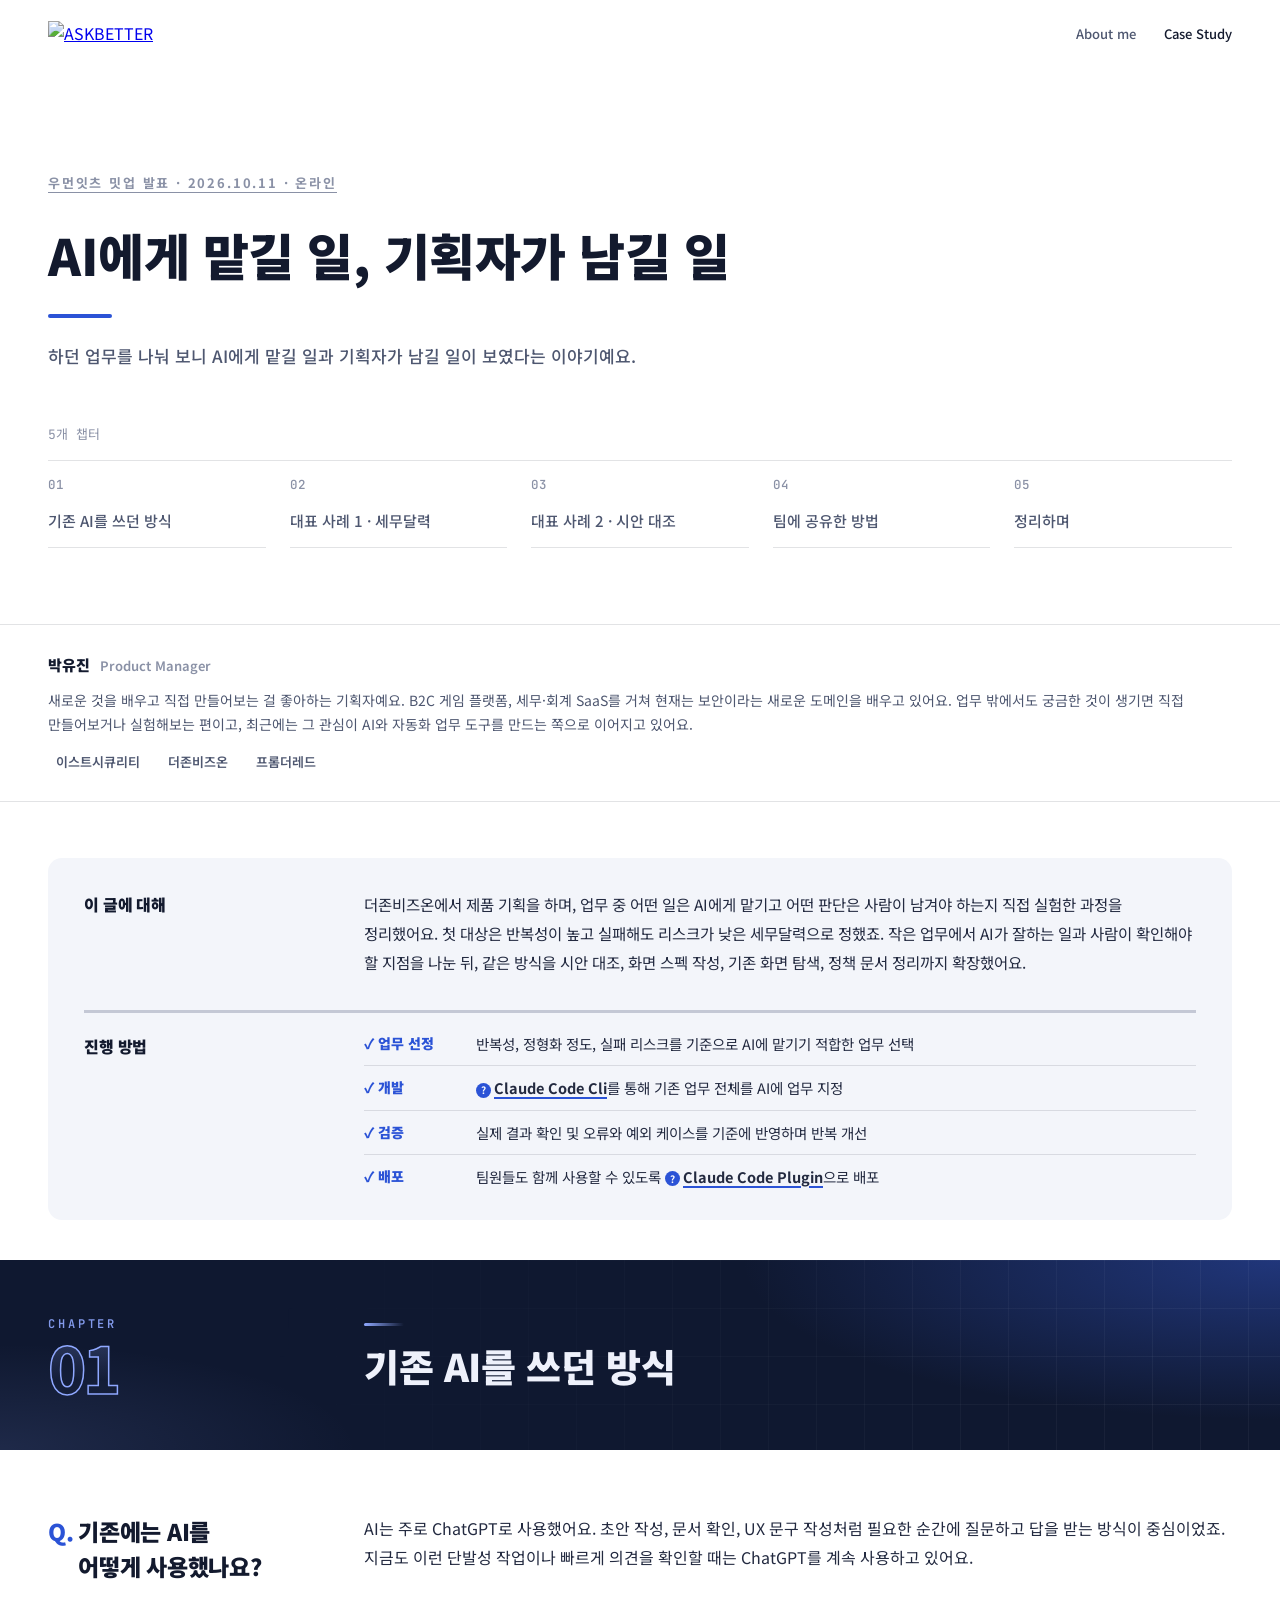
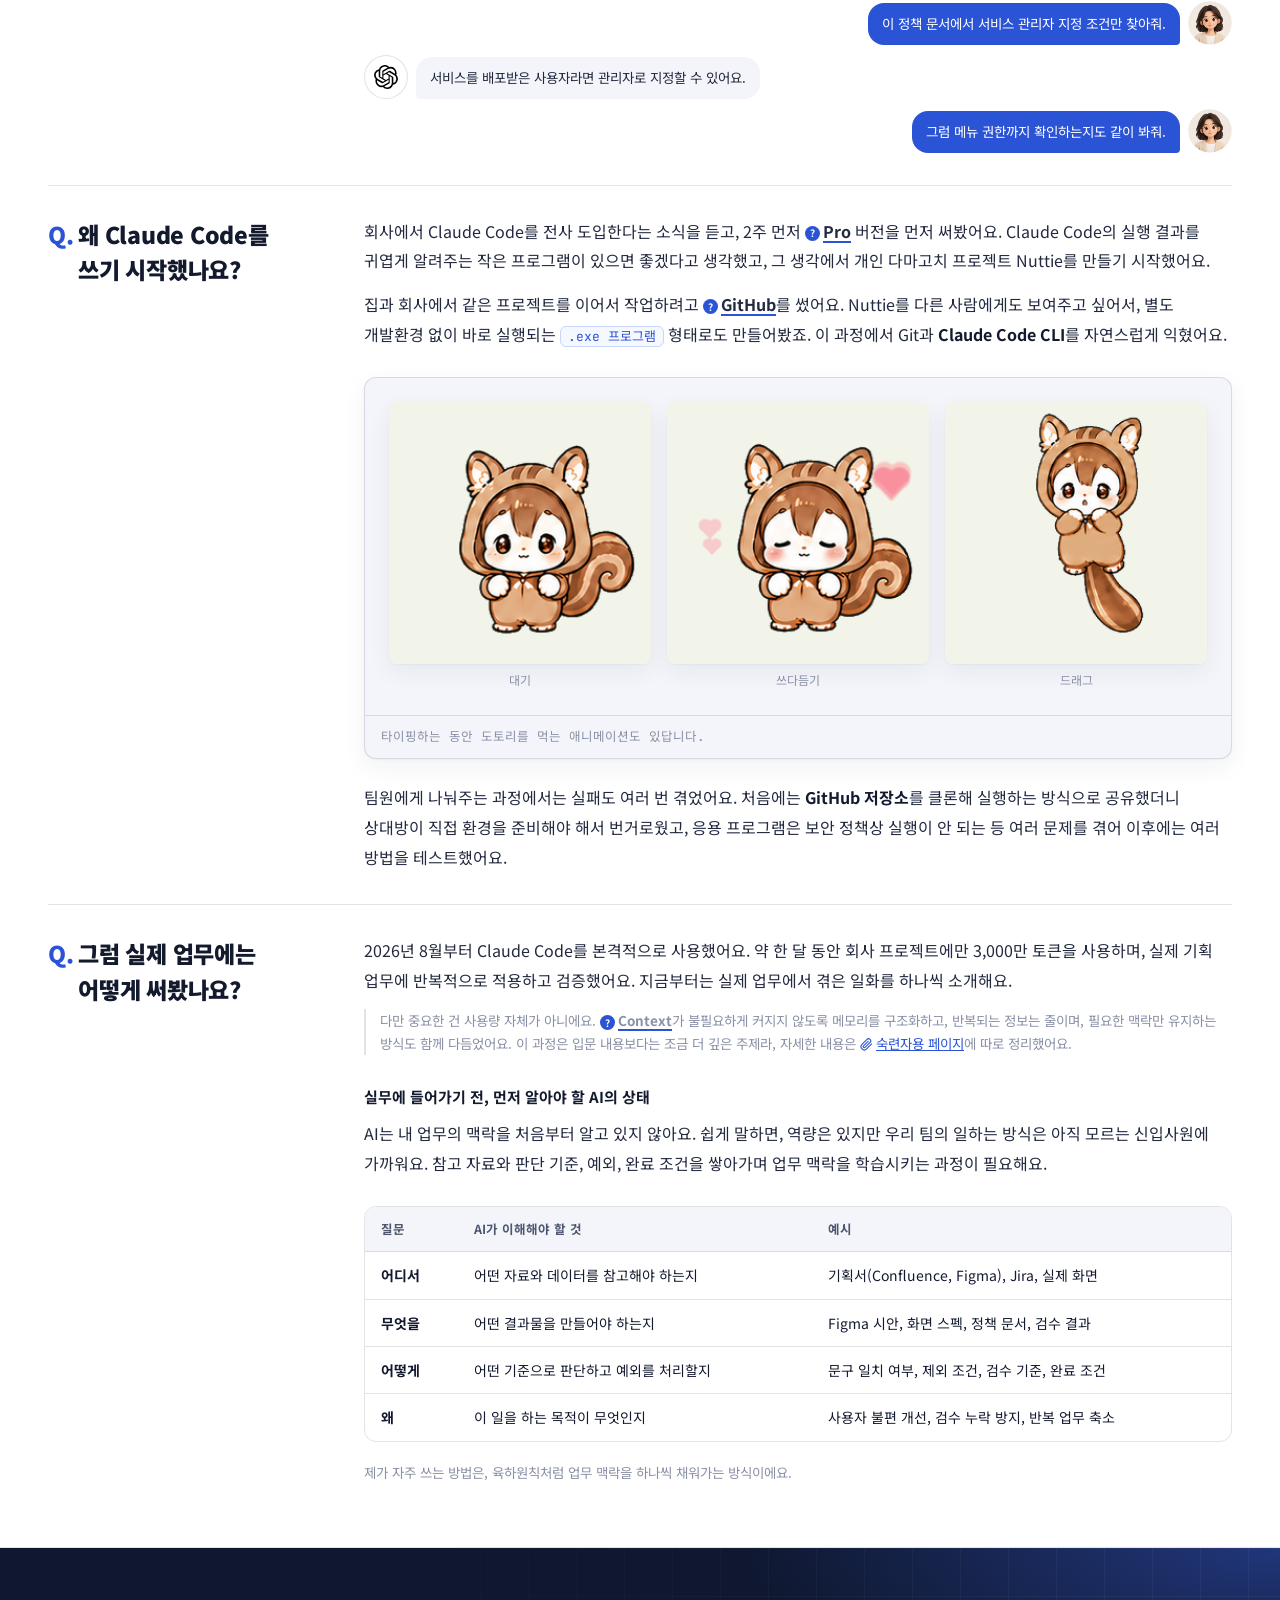
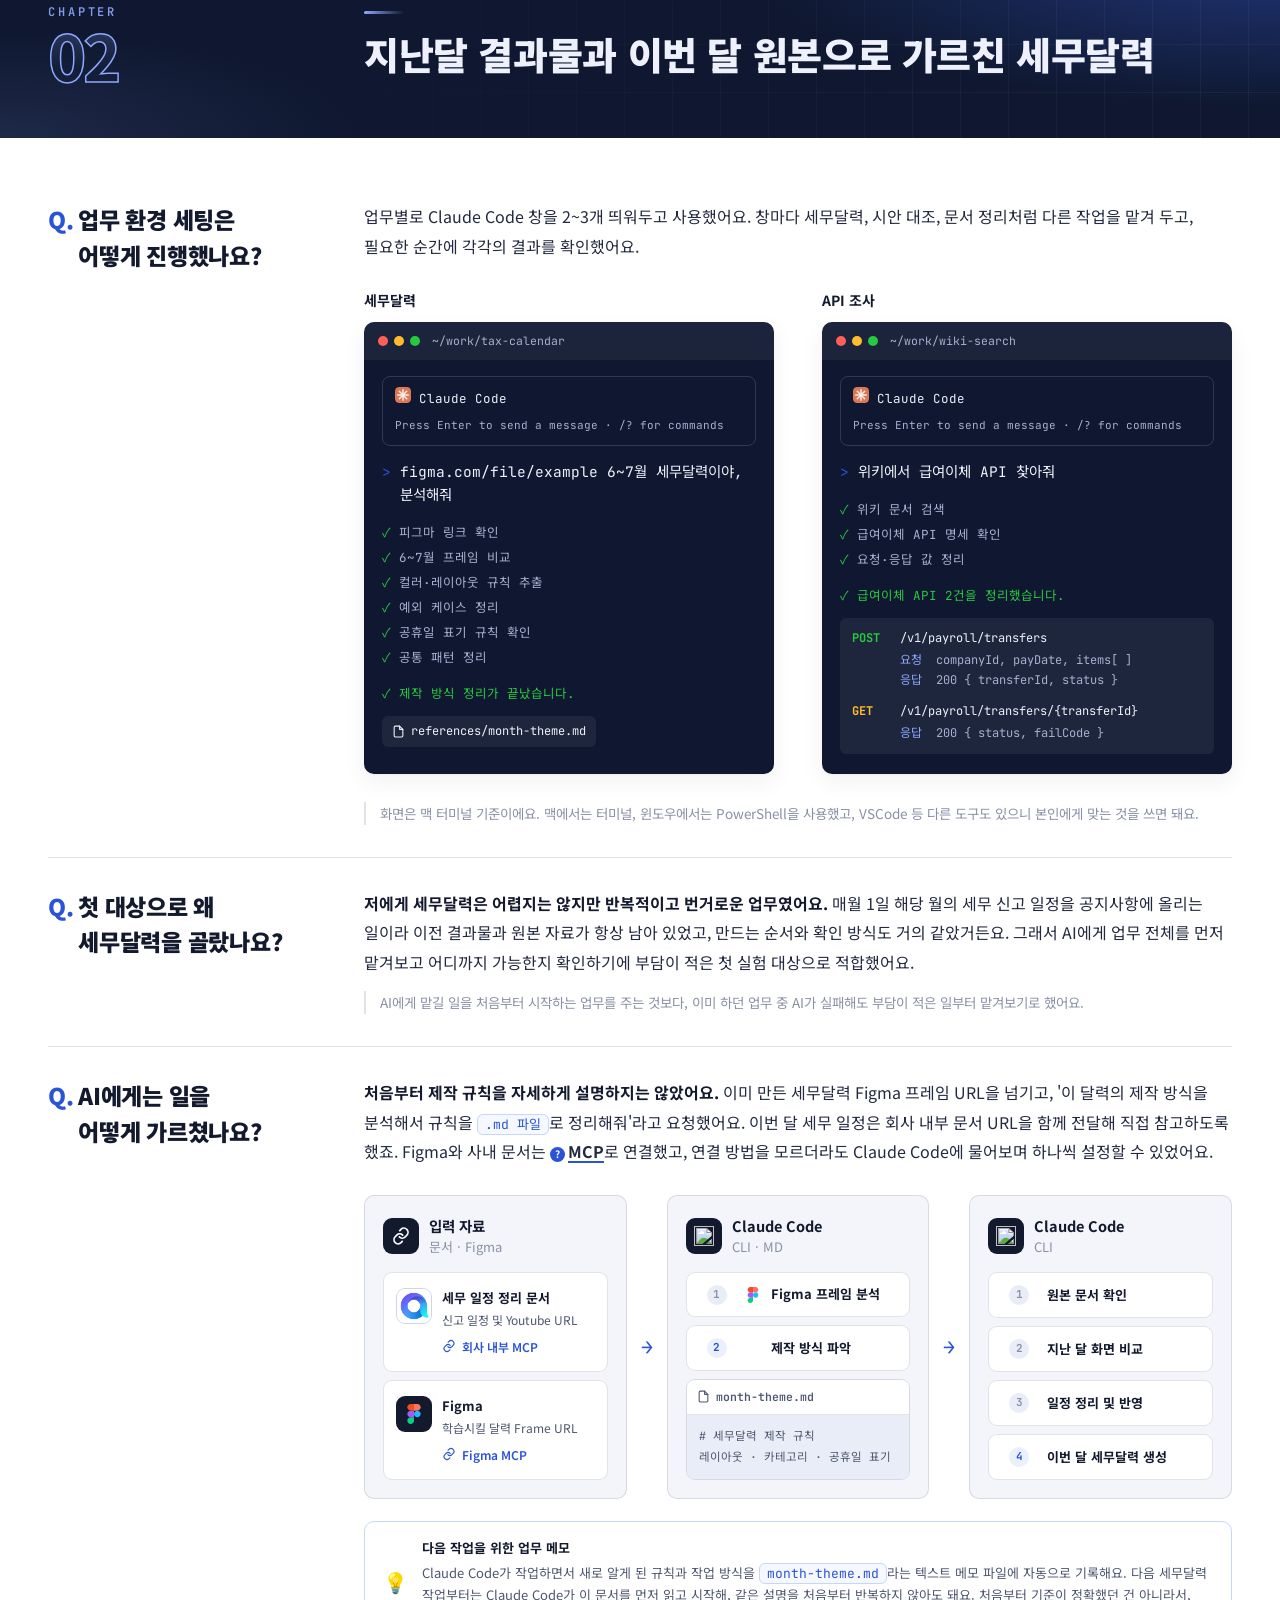
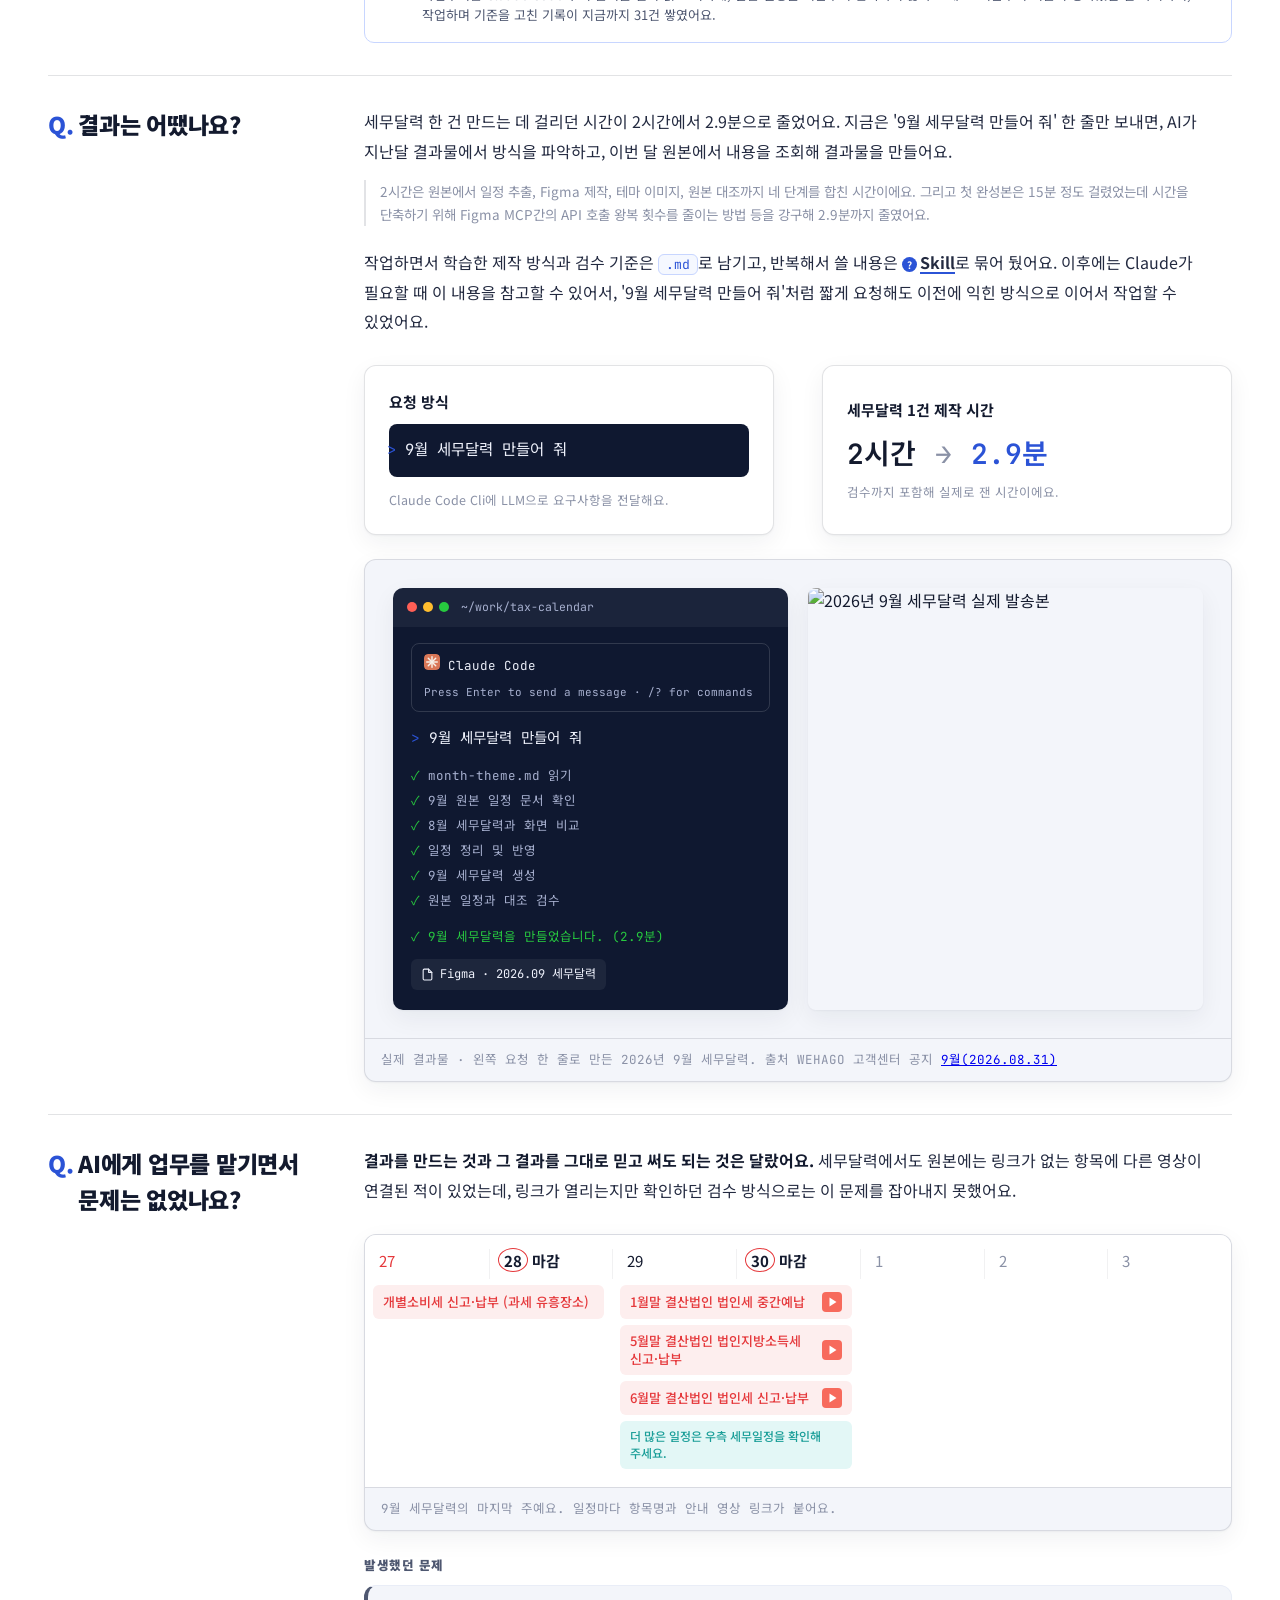
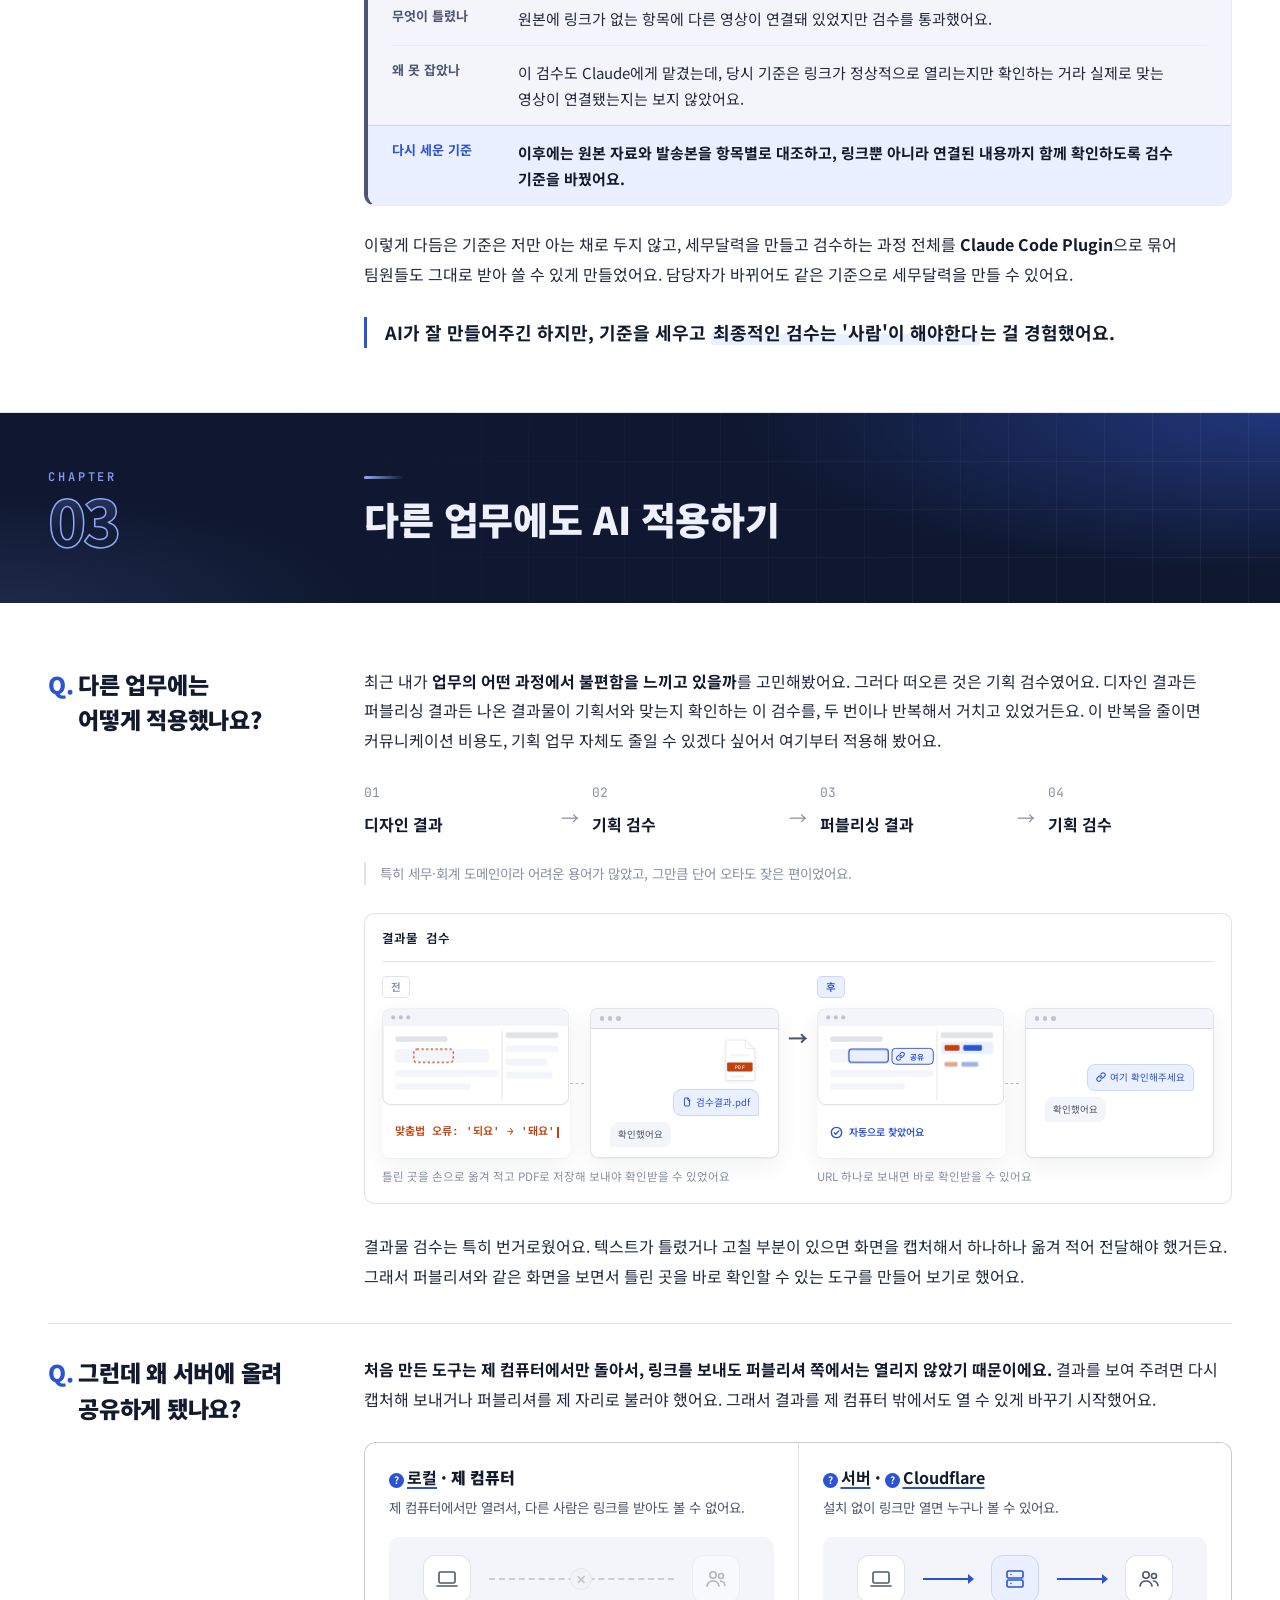
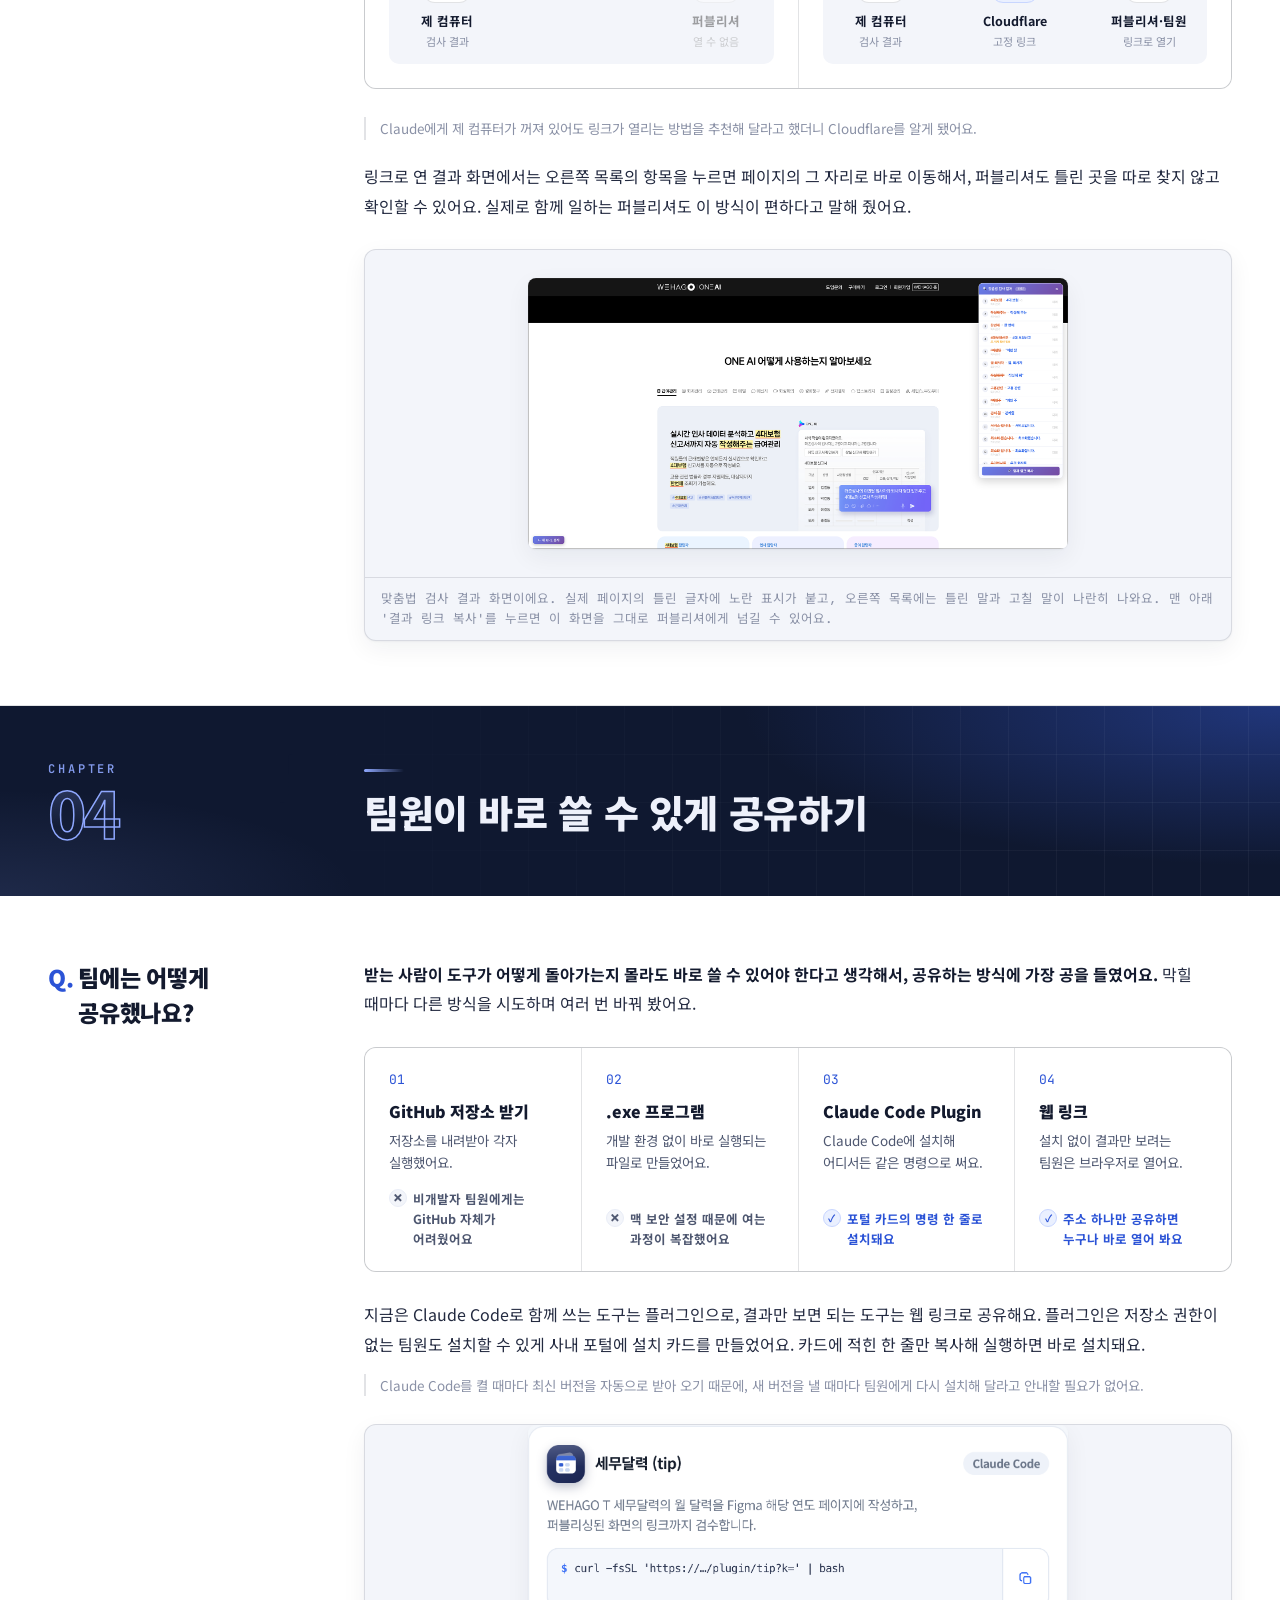
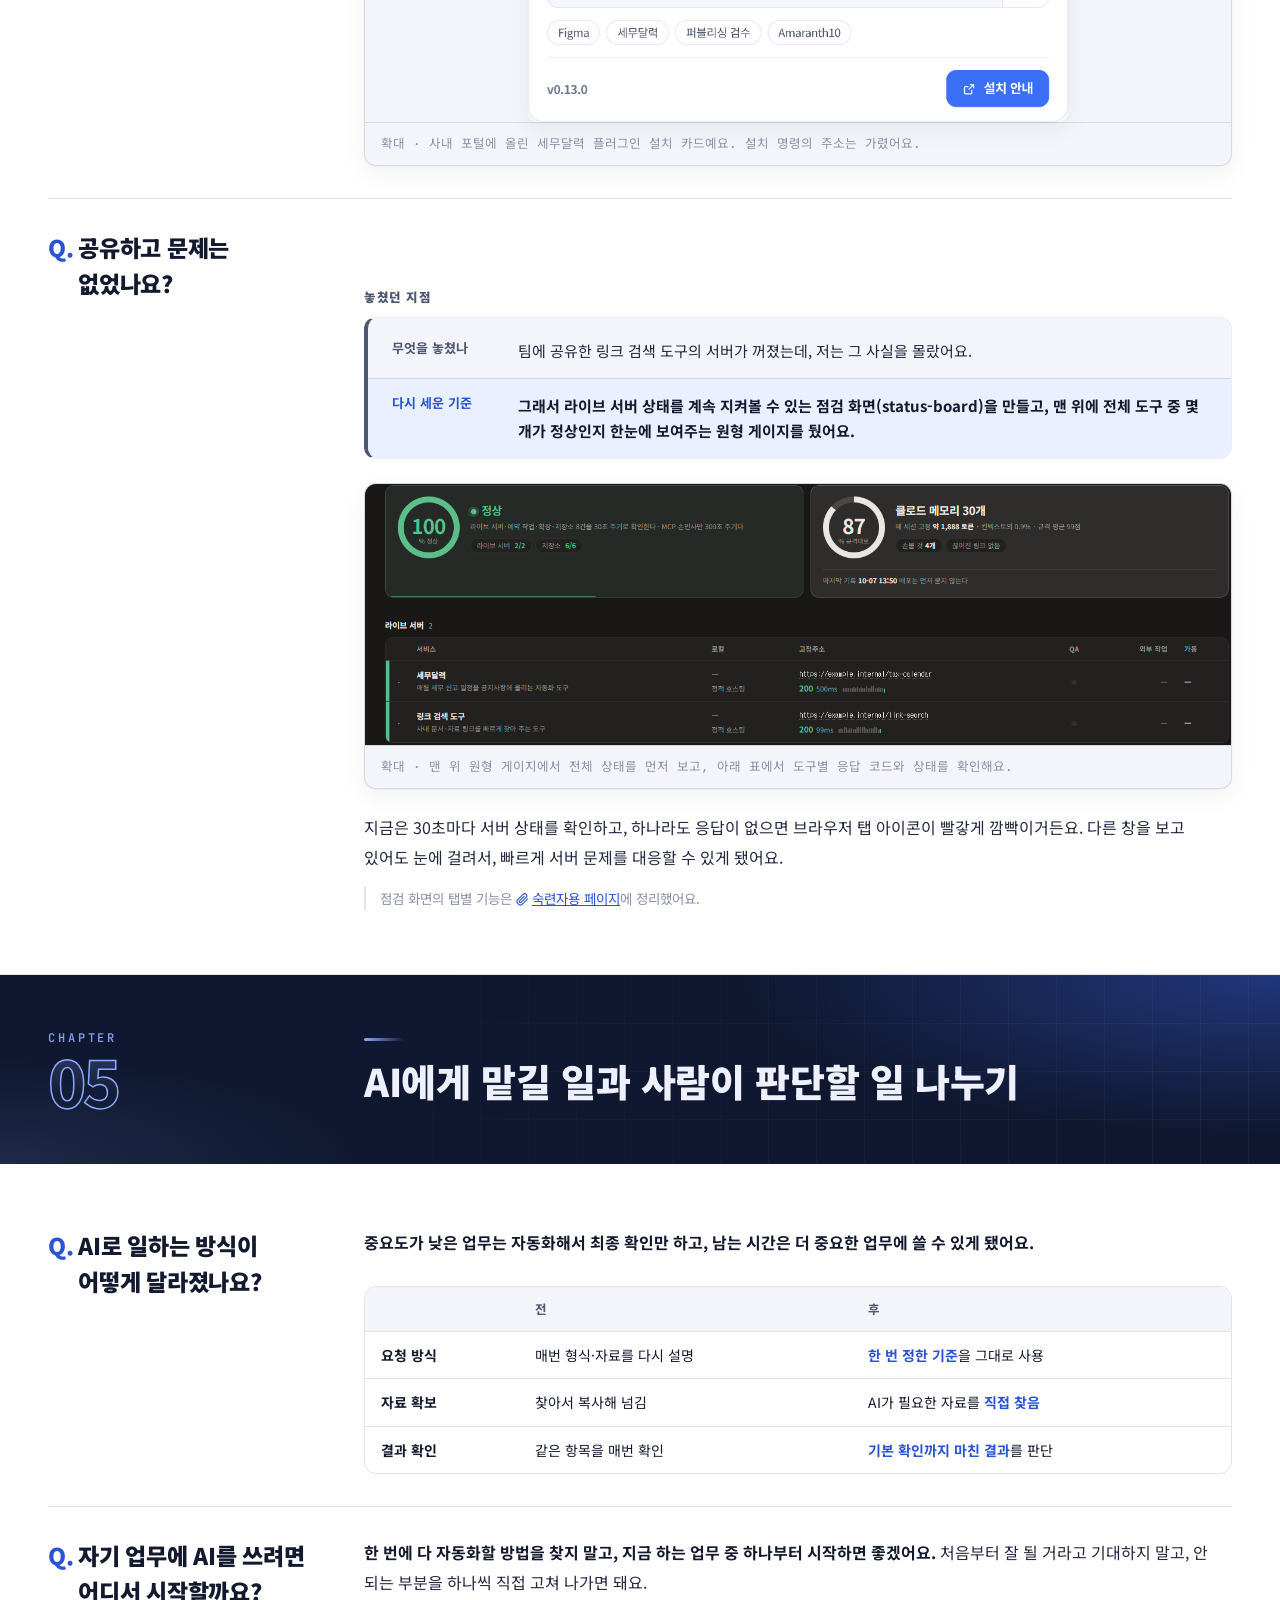
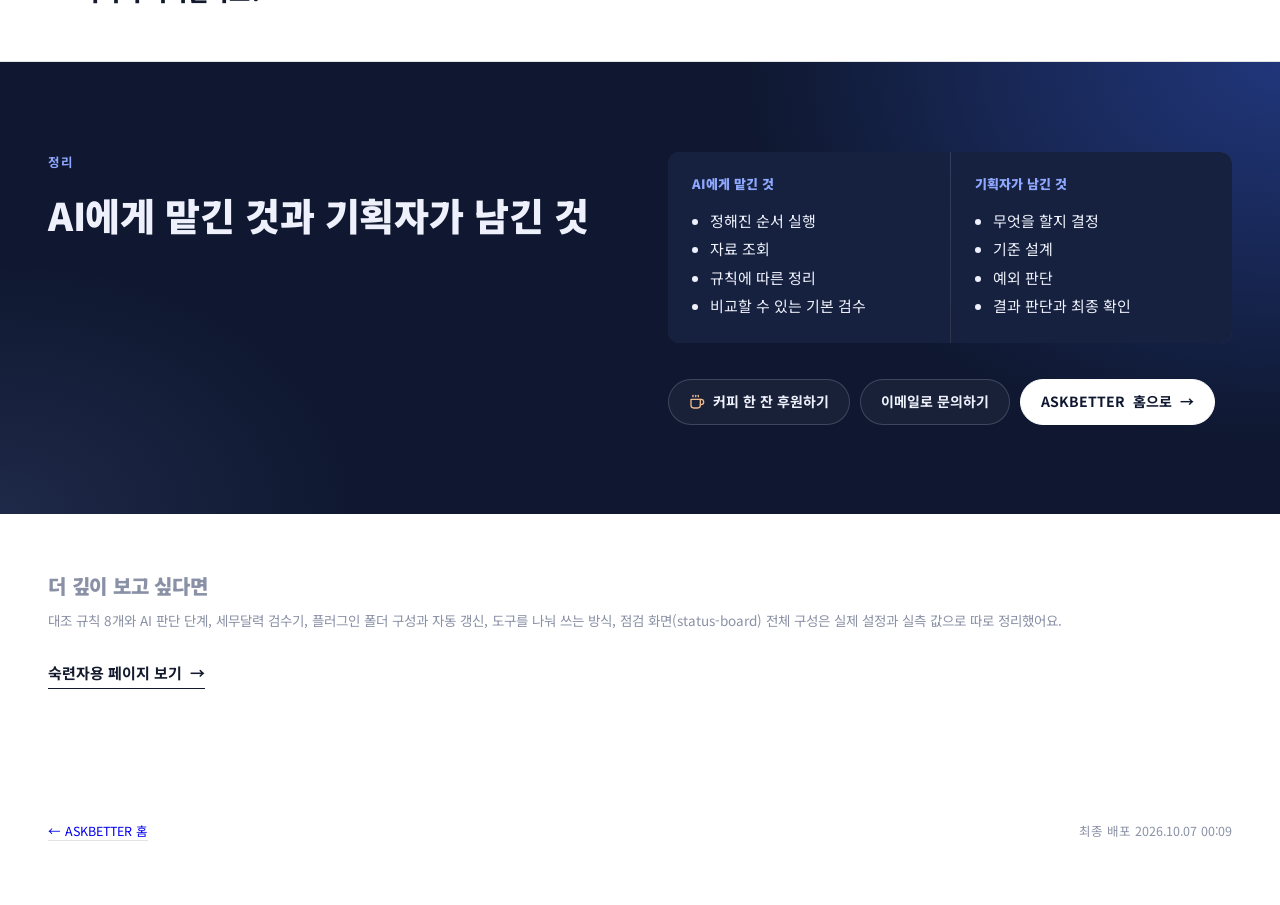
==== commit 0ba6e90d: "5장 정리 질문을 둘로 줄이고 답을 다시 씀 AI와 사람의 일을 네 갈래로 나누는 질문과 세 사례의 공통점 질문을 지우고, 두 질문의 답도 사례와 맞지 않거나 중복되던 문장을 다시" ====
--- a/case-study.html
+++ b/case-study.html
@@ -653,7 +653,7 @@
     <div class="wrap narrow">
       <h3 class="q">AI로 일하는 방식이 어떻게 달라졌나요?</h3>
       <div class="a">
-        <p><strong>같은 설명과 같은 확인을 반복하던 시간을, 기준을 정하고 결과를 판단하는 데 쓰게 됐어요.</strong> 형식과 자료를 매번 다시 설명하지 않고, 기본 확인까지 끝난 결과를 받아 판단하는 데서 일을 시작해요.</p>
+        <p><strong>중요도가 낮은 업무는 자동화해서 최종 확인만 하고, 남는 시간은 더 중요한 업무에 쓸 수 있게 됐어요.</strong></p>
       </div>
       <div class="tbl-wrap">
         <table>
@@ -666,31 +666,9 @@
         </table>
       </div>
 
-      <h3 class="q">AI와 사람의 일은 어떻게 나눴나요?</h3>
-      <div class="a">
-        <p>새 업무를 볼 때 네 가지로 나눠 봐요. 이 일을 어떤 모양과 규칙으로 하는지, 매번 새로 들어오는 정보가 어디 있는지, 정해진 순서로 반복되는 단계가 무엇인지, 기준·예외·최종 결정이 필요한 지점이 어디인지요. <strong>이렇게 나누면 AI에게 맡길 자리와 사람이 봐야 하는 자리가 함께 보여요.</strong></p>
-      </div>
-      <div class="quad">
-        <div class="quad-cell"><div class="t">기존 방식</div><div class="d">이 일을 어떤 모양과 규칙으로 하는지</div></div>
-        <div class="quad-cell"><div class="t">바뀌는 자료</div><div class="d">매번 새로 들어오는 정보가 어디 있는지</div></div>
-        <div class="quad-cell"><div class="t">반복 실행</div><div class="d">정해진 순서로 반복되는 단계가 무엇인지</div></div>
-        <div class="quad-cell"><div class="t">사람 판단</div><div class="d">기준·예외·최종 결정이 필요한 지점은 어디인지</div></div>
-      </div>
-
       <h3 class="q">자기 업무에 AI를 쓰려면 어디서 시작할까요?</h3>
       <div class="a">
-        <p><strong>완성된 자동화를 찾지 말고, 지금 하는 업무 하나에서 시작하면 좋겠어요.</strong> 일단 AI에게 시켜 보고, 못 할 수도 있으니 하던 방식은 그대로 남겨두면 돼요.</p>
-      </div>
-      <div class="steps">
-        <div class="step"><div class="n">01</div><div class="t">결과물에서 방식 찾기</div><div class="d">지난 결과물을 보고 형식과 규칙을 문서로 정리해요.</div></div>
-        <div class="step"><div class="n">02</div><div class="t">바뀌는 자료 연결하기</div><div class="d">매번 새로 들어오는 자료를 AI가 직접 읽도록 연결해요.</div></div>
-        <div class="step"><div class="n">03</div><div class="t">반복 실행 맡기기</div><div class="d">정해진 순서로 반복되는 단계를 명령 하나로 묶어요.</div></div>
-        <div class="step"><div class="n">04</div><div class="t">판단 지점 남기기</div><div class="d">기준·예외·최종 확인은 사람이 판단하도록 남겨요.</div></div>
-      </div>
-
-      <h3 class="q">세 사례의 공통점은 무엇인가요?</h3>
-      <div class="a">
-        <p><strong>AI에게 일을 맡길 때마다 그 결과를 확인하는 장치를 함께 만들었어요.</strong> 세무달력에는 자동 검수를, 시안·기획서 대조에는 뺀 항목을 남기는 로그를, 팀에 공유한 도구에는 상태를 확인하는 점검 화면을 붙였죠. AI에게 맡기는 일이 늘어날수록, 결과를 어디서 어떻게 확인할지는 더 구체적으로 정해야 했어요.</p>
+        <p><strong>한 번에 다 자동화할 방법을 찾지 말고, 지금 하는 업무 중 하나부터 시작하면 좋겠어요.</strong> 처음부터 잘 될 거라고 기대하지 말고, 안 되는 부분을 하나씩 직접 고쳐 나가면 돼요.</p>
       </div>
     </div>
   </section>
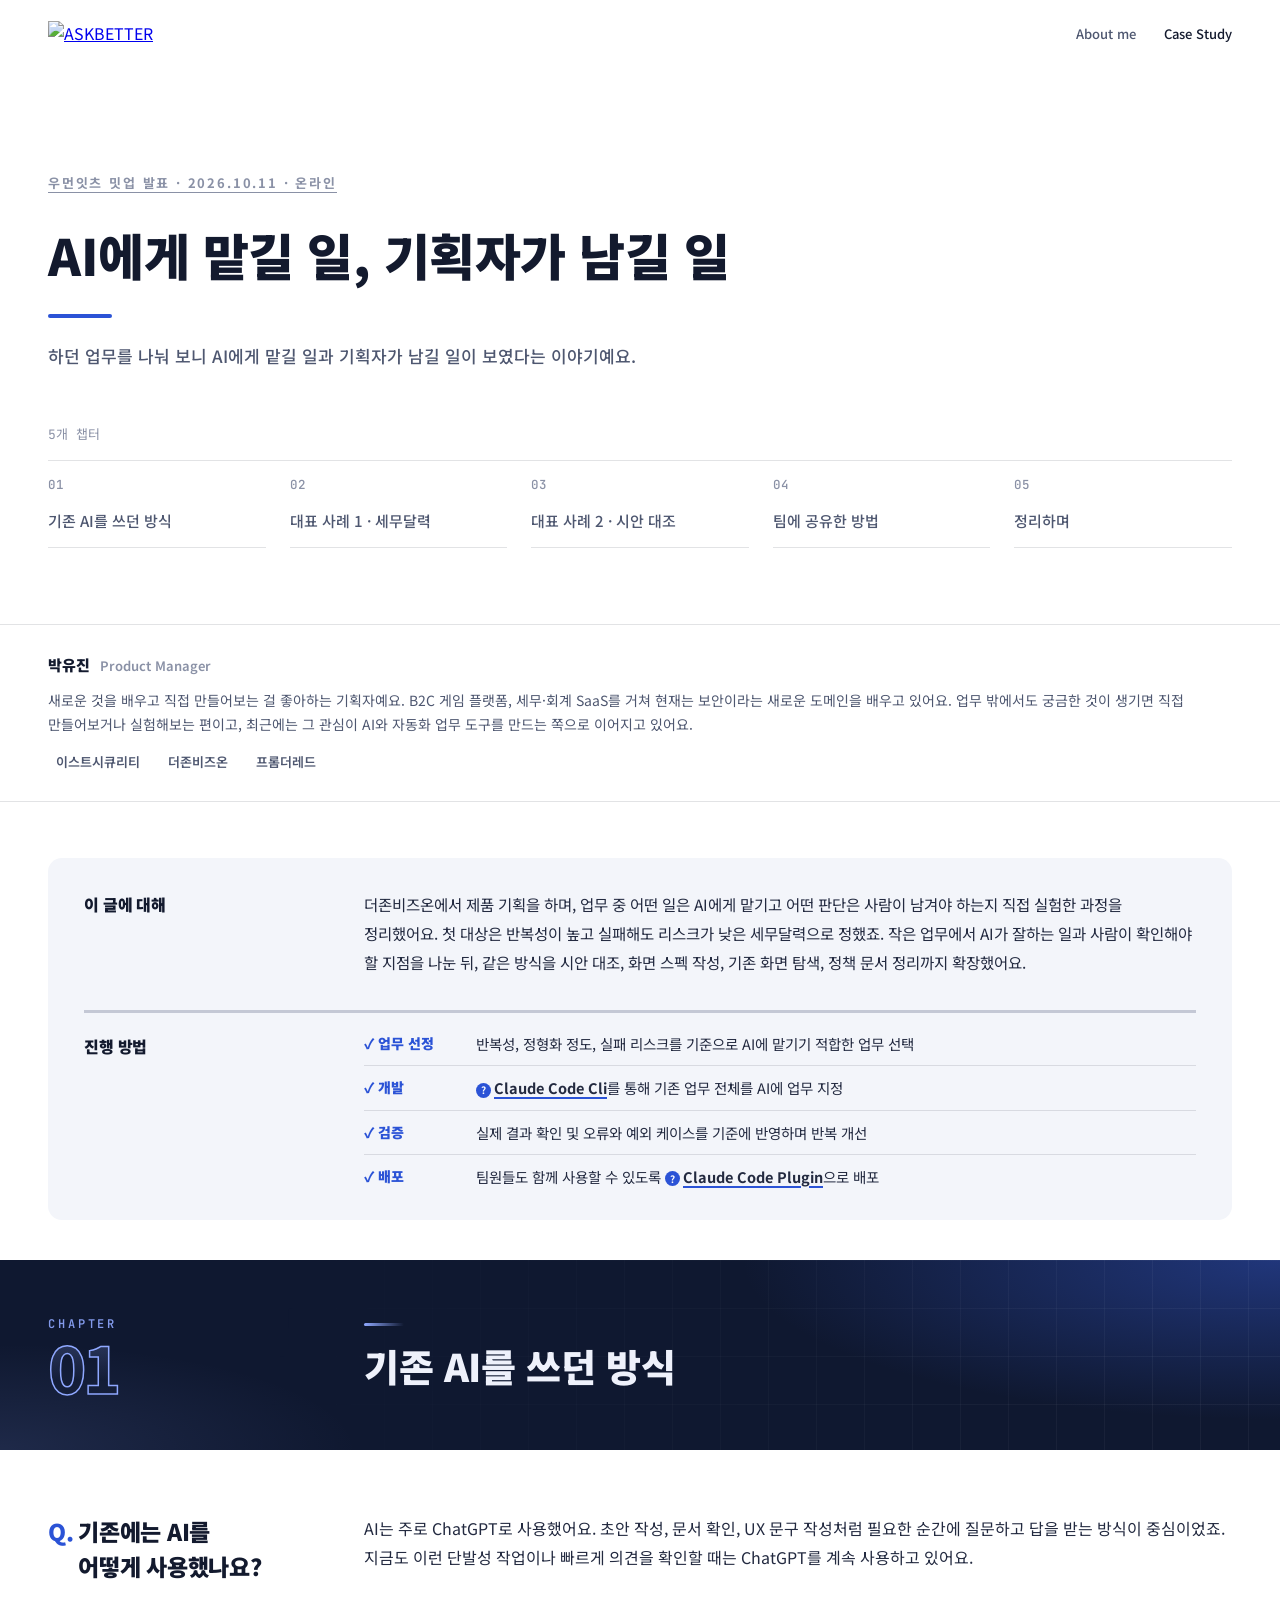
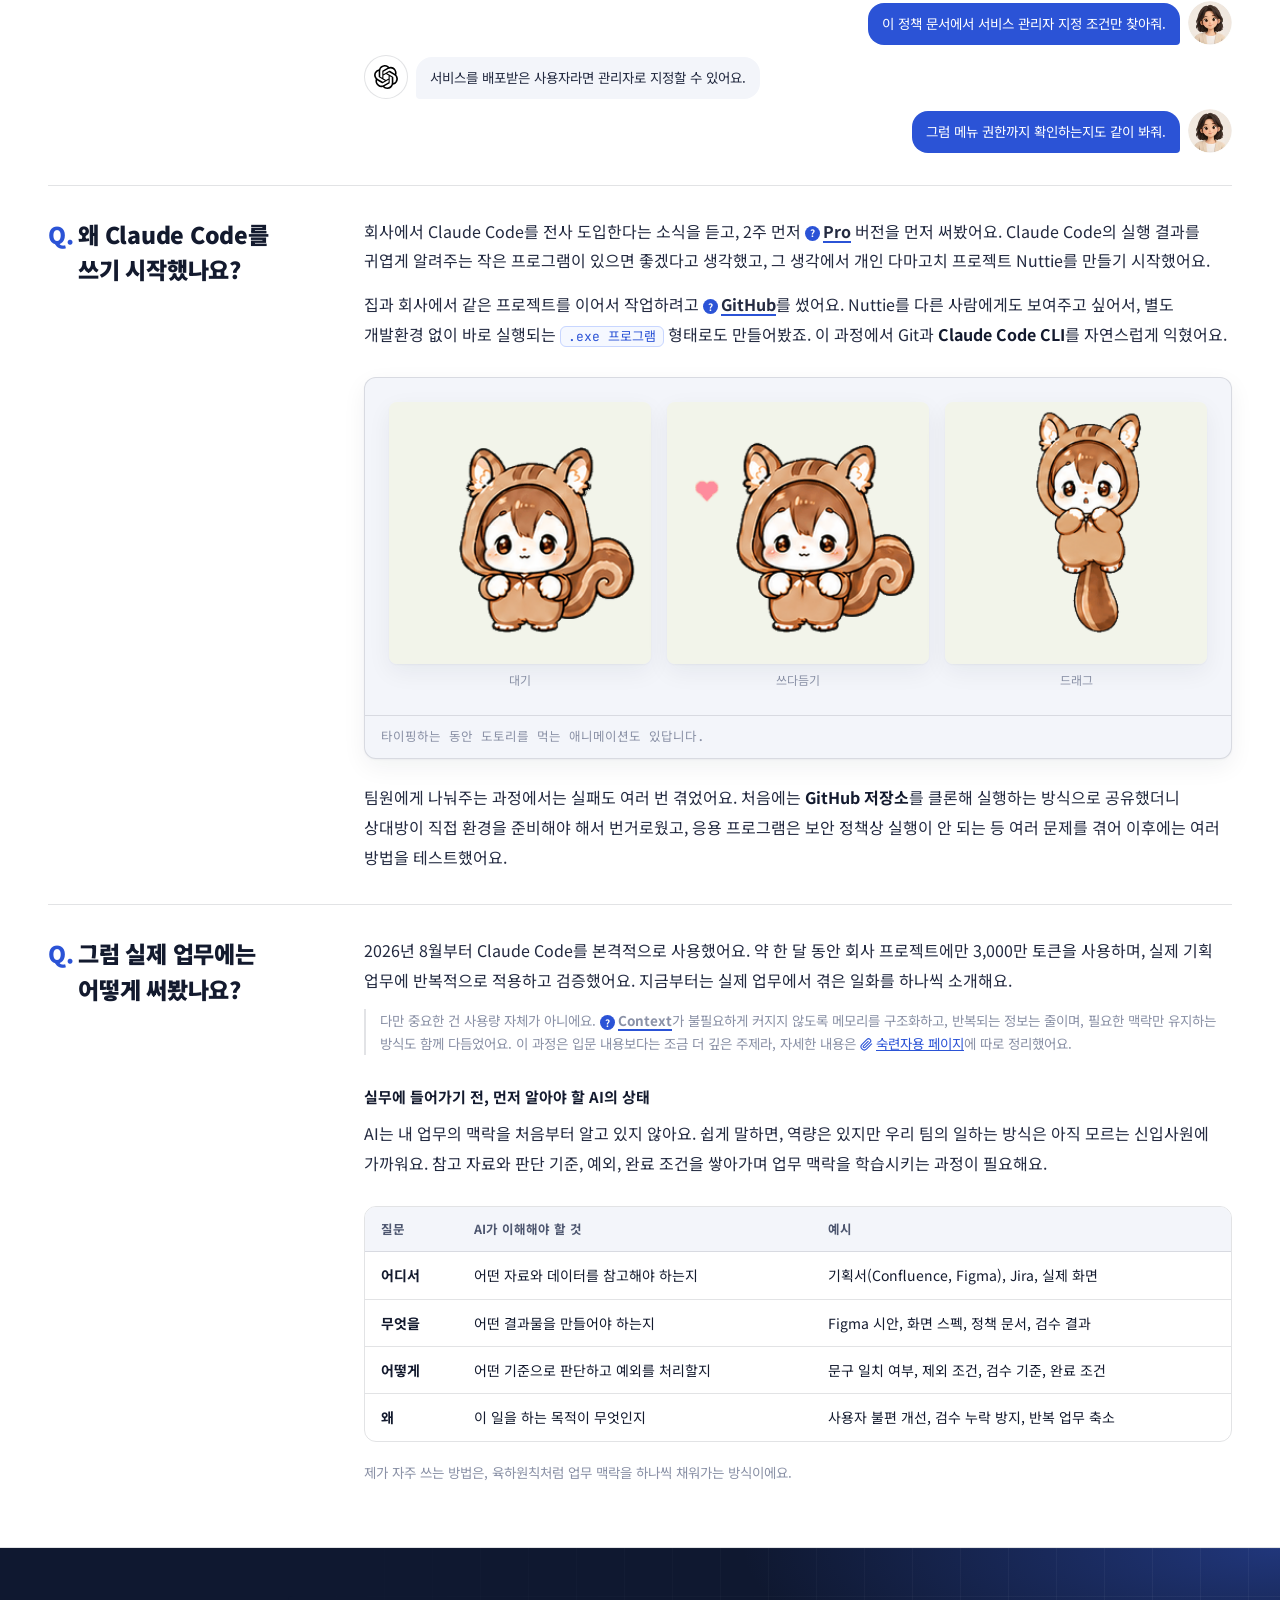
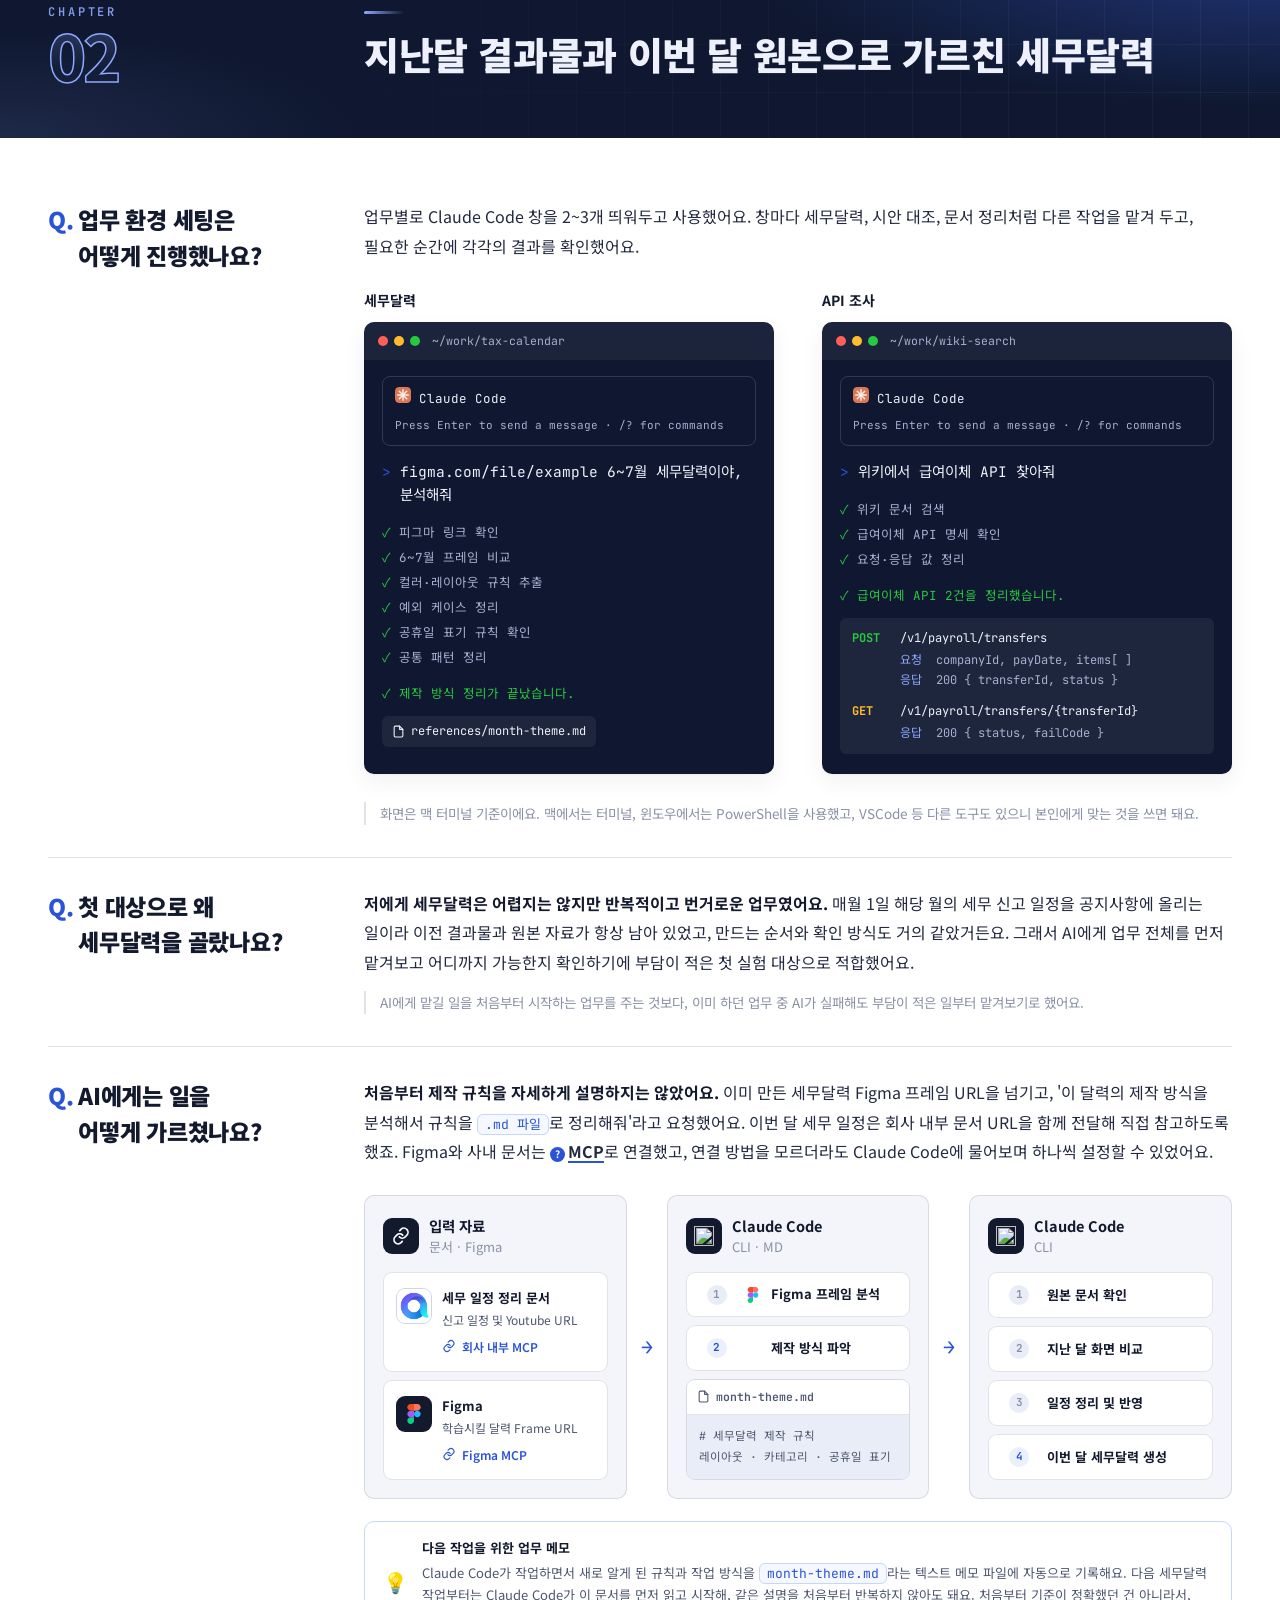
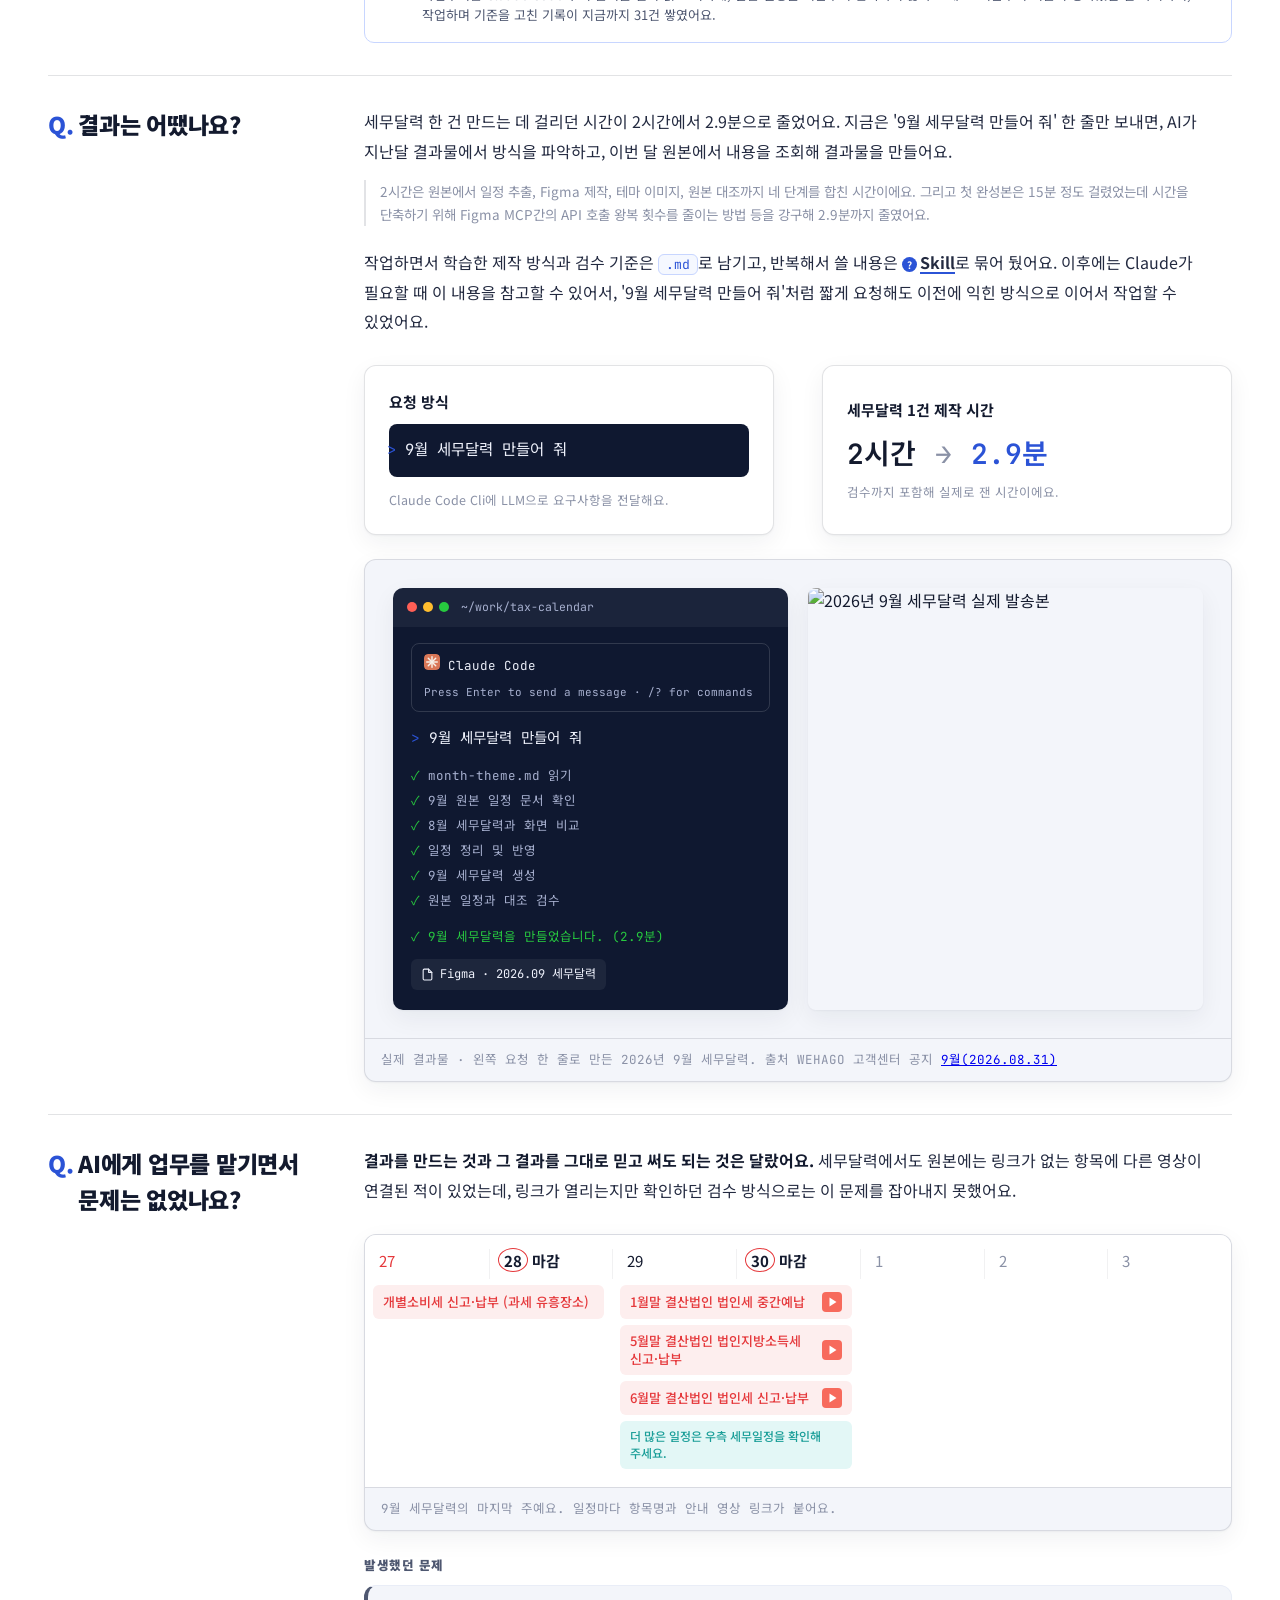
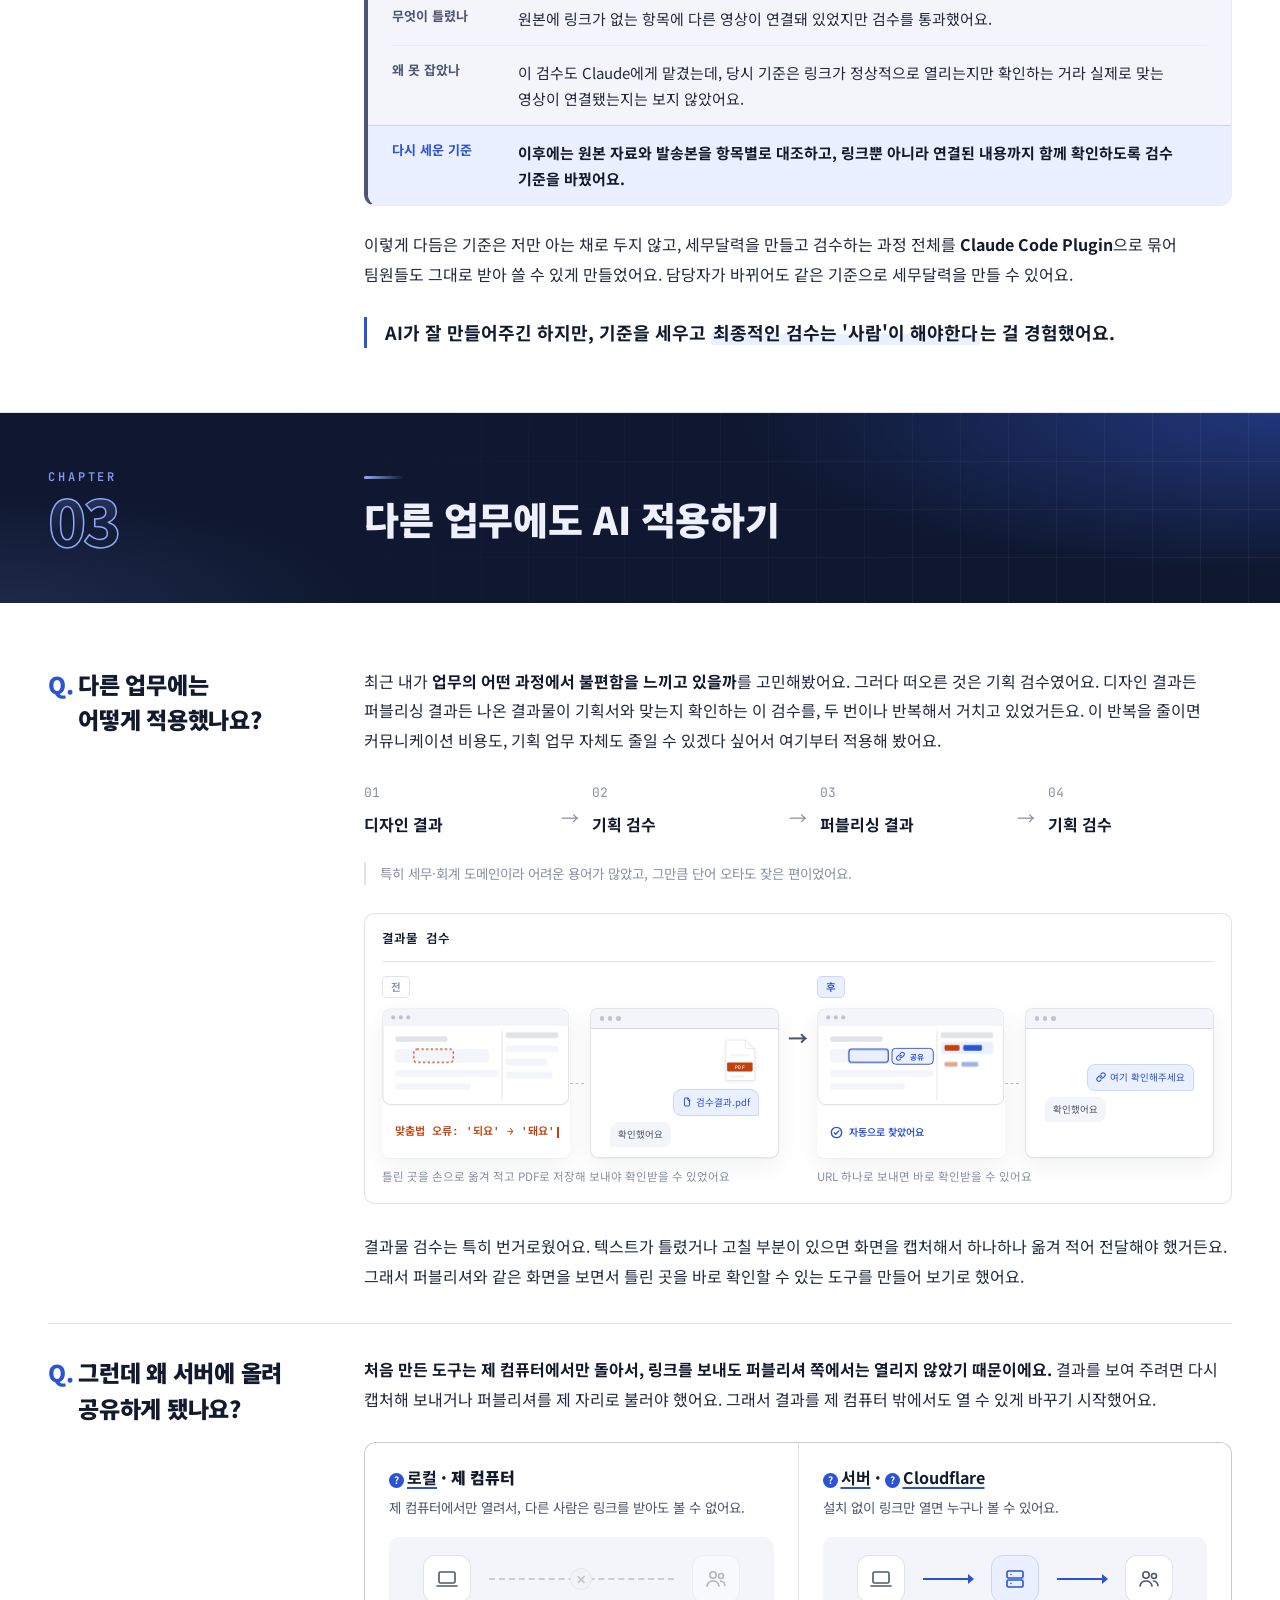
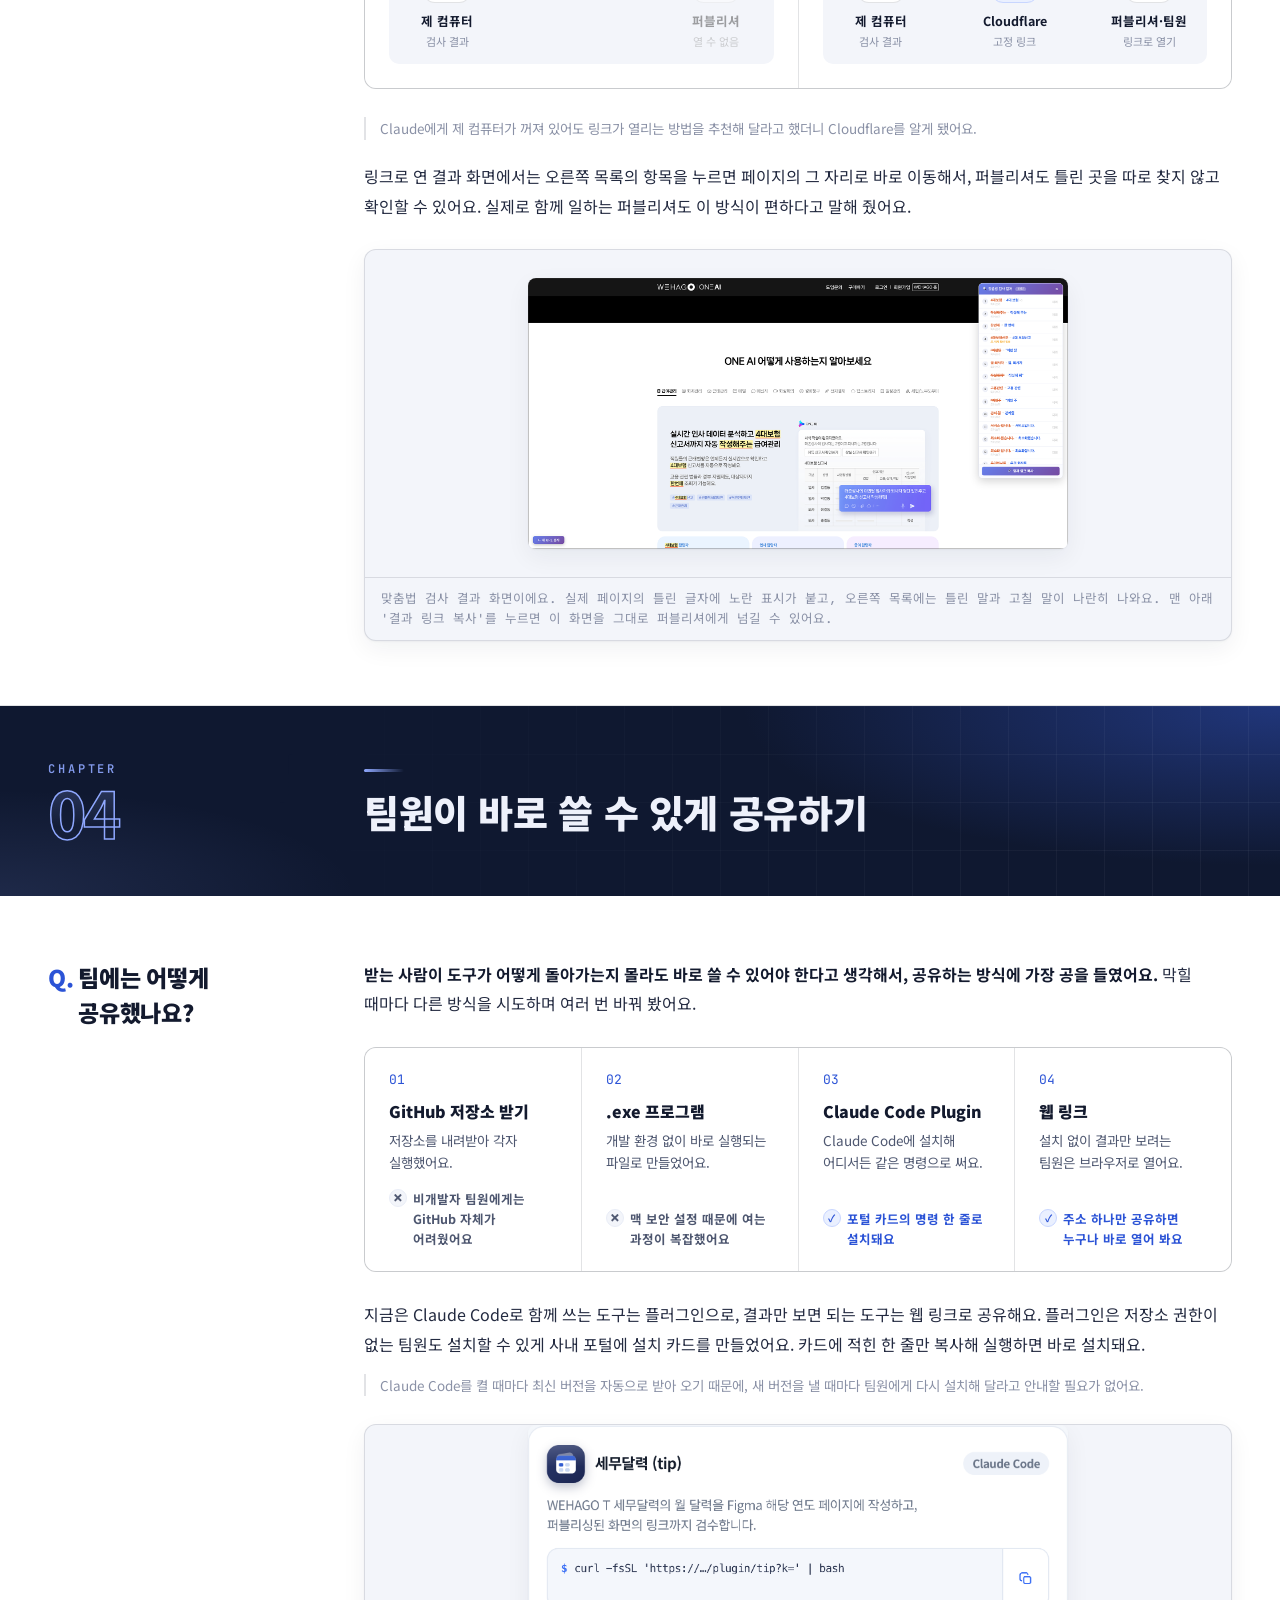
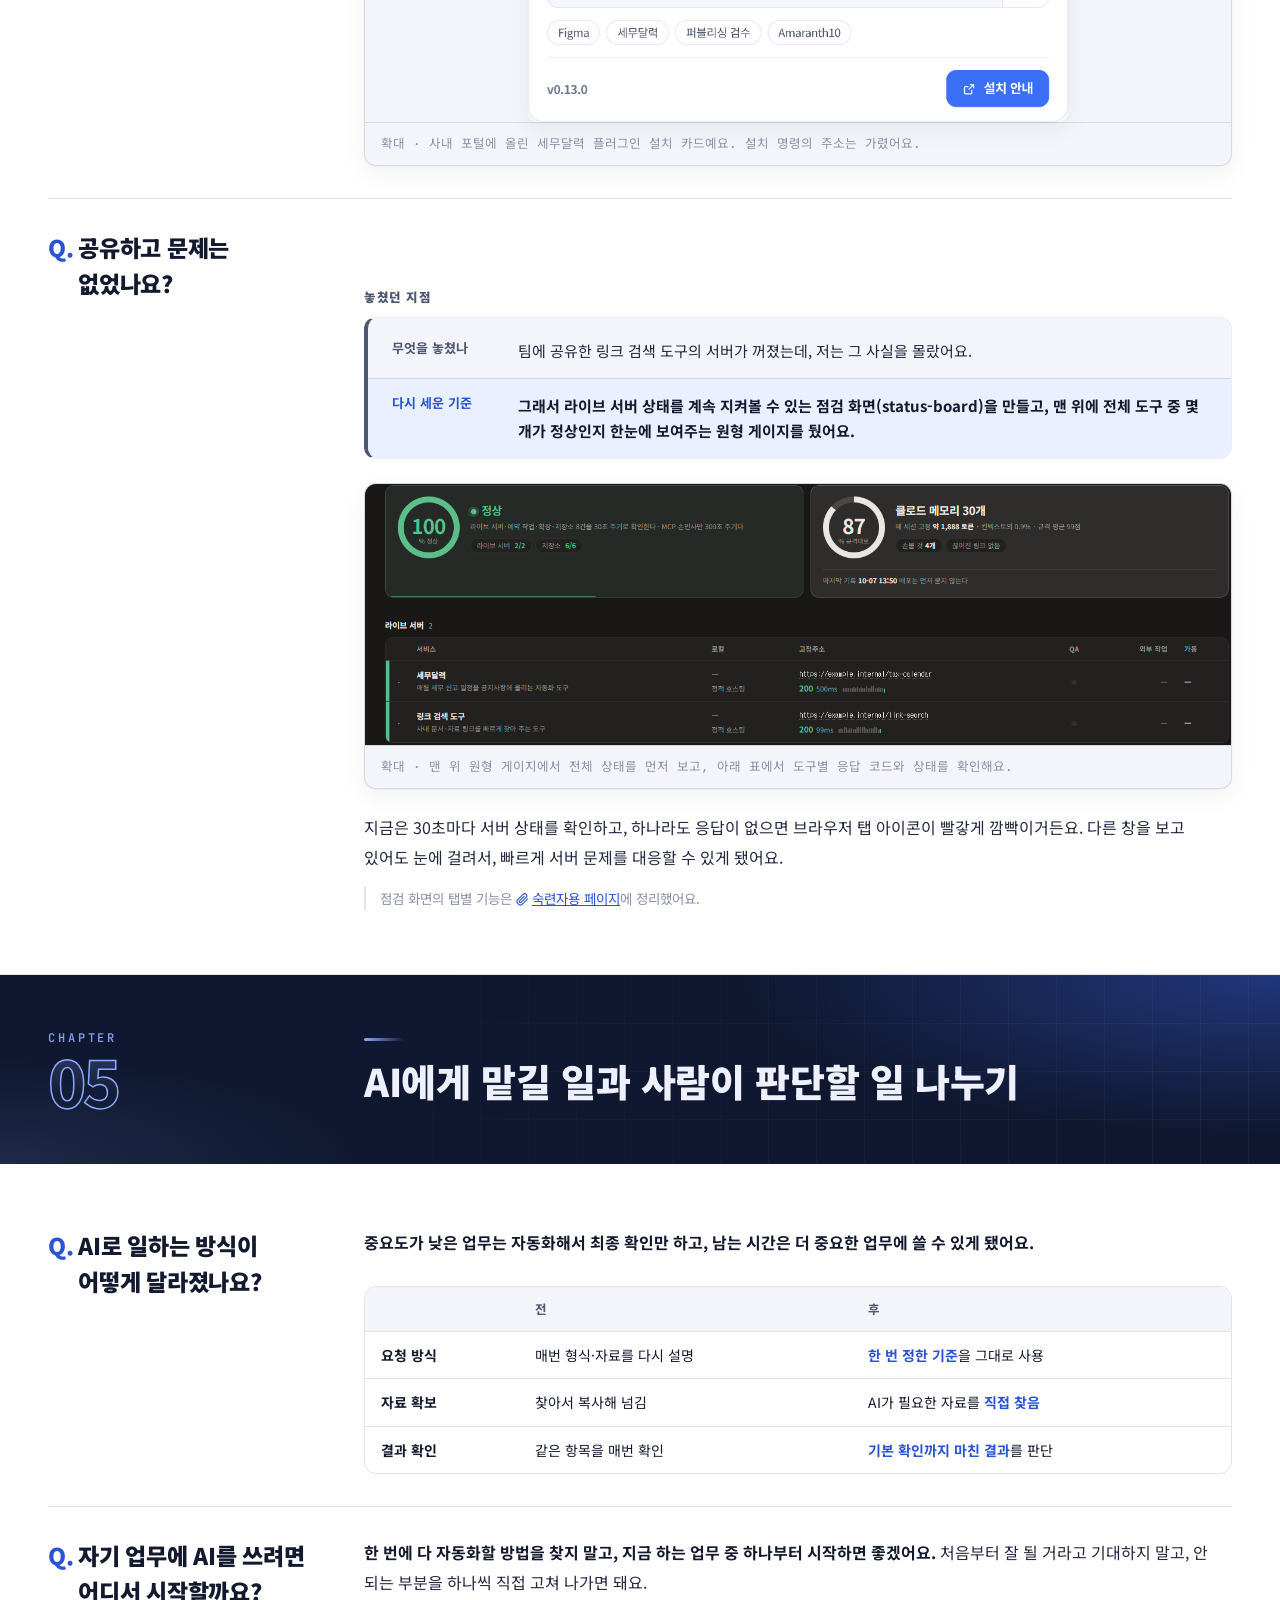
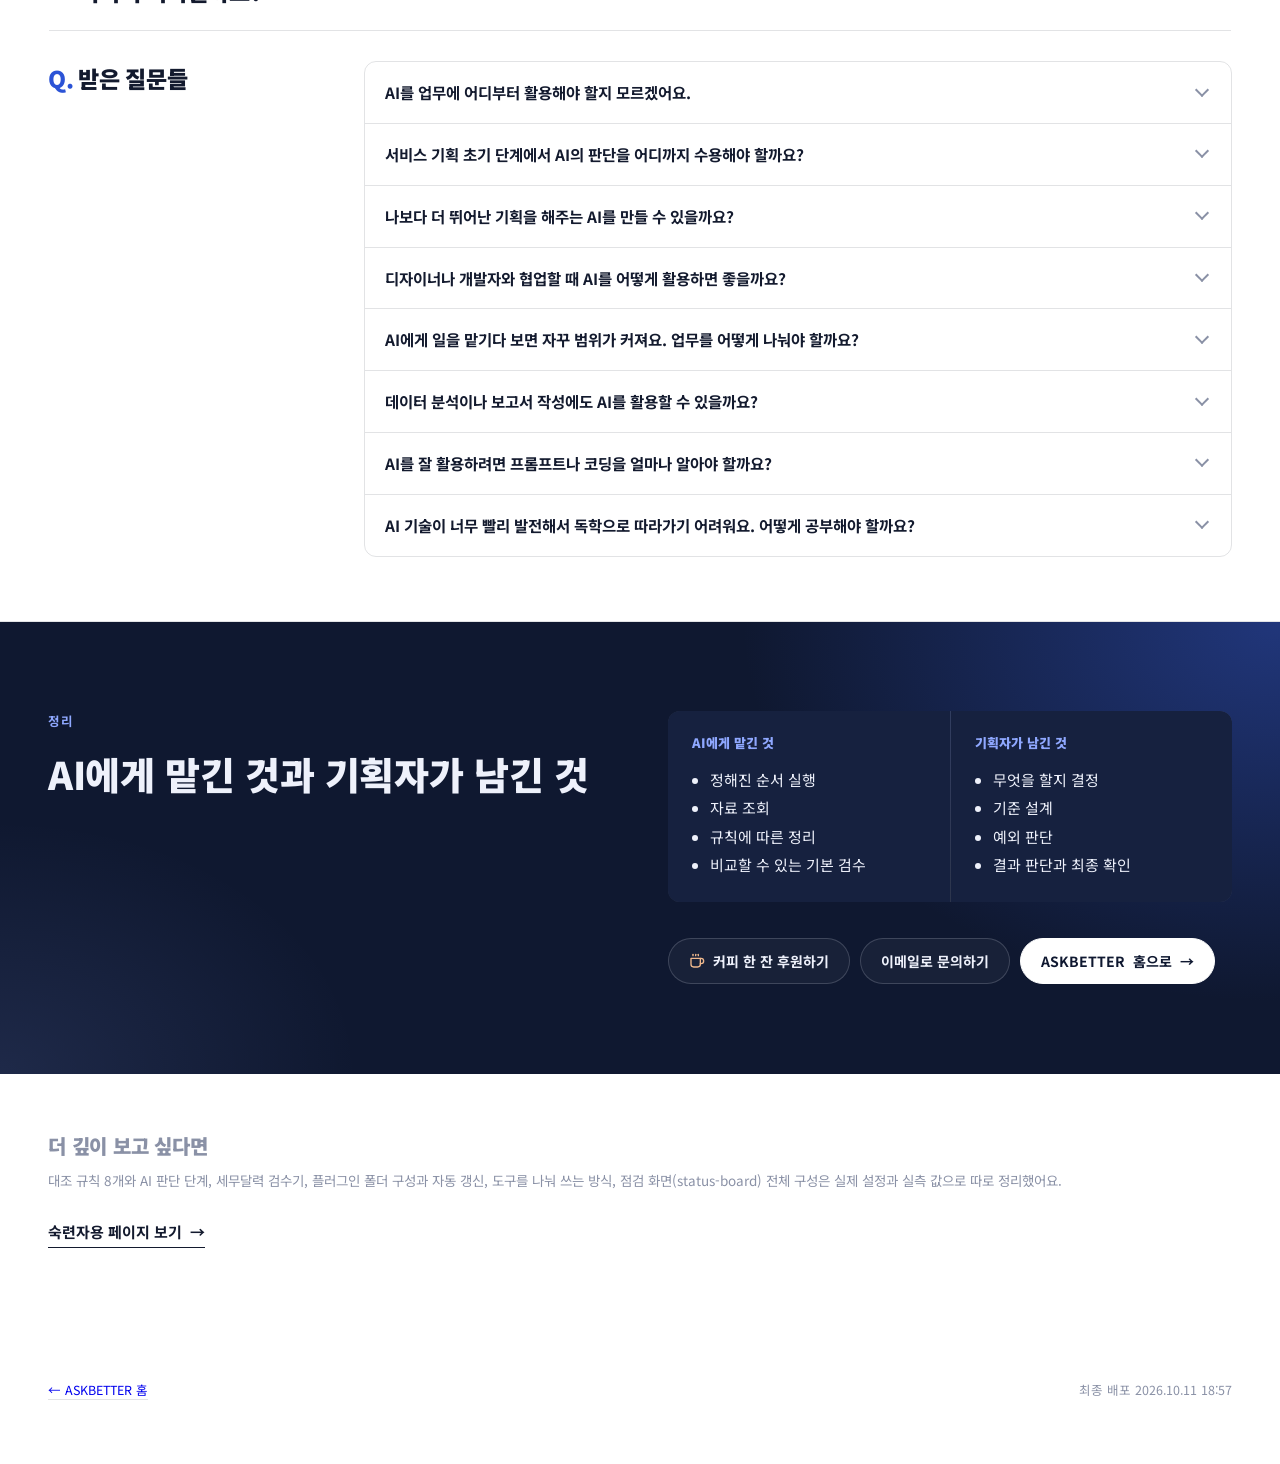
==== commit 57775c77: "case-study 5장에 받은 질문 아코디언 추가, deep-dive 톤 정리와 자주 받는 질문 장 추가 - case-study 5장 끝에 '받은 질문들' 8개를 아코디언으로 넣" ====
--- a/case-study.html
+++ b/case-study.html
@@ -670,6 +670,58 @@
       <div class="a">
         <p><strong>한 번에 다 자동화할 방법을 찾지 말고, 지금 하는 업무 중 하나부터 시작하면 좋겠어요.</strong> 처음부터 잘 될 거라고 기대하지 말고, 안 되는 부분을 하나씩 직접 고쳐 나가면 돼요.</p>
       </div>
+
+      <h3 class="q">받은 질문들</h3>
+      <div class="faq">
+        <details>
+          <summary>AI를 업무에 어디부터 활용해야 할지 모르겠어요.</summary>
+          <div class="details-body a">
+            <p><strong>작은 업무 하나를 맡겨 보고, 잘되면 조금씩 범위를 넓혀 가는 걸 추천해요.</strong> 저도 매달 반복해서 만들던 세무달력을 한번 맡겨 본 게 시작이었어요. 새 기능을 공부하기 전에 지금 하는 일 중 반복해서 시간을 쓰는 일부터 찾아보세요.</p>
+          </div>
+        </details>
+        <details>
+          <summary>서비스 기획 초기 단계에서 AI의 판단을 어디까지 수용해야 할까요?</summary>
+          <div class="details-body a">
+            <p><strong>AI는 선택지를 넓혀 주는 역할이고, 그중 무엇을 고를지는 기획자의 몫이에요.</strong> 놓친 관점이나 다른 해결 방안을 확인할 때 AI를 쓰고, 그 기능이 사용자에게 필요한지, 우리 서비스에 맞는지, 우선순위가 높은지는 기획자가 판단해요.</p>
+          </div>
+        </details>
+        <details>
+          <summary>나보다 더 뛰어난 기획을 해주는 AI를 만들 수 있을까요?</summary>
+          <div class="details-body a">
+            <p><strong>AI가 제 판단을 대신하기보다, 제가 더 나은 판단을 하도록 돕는 방향을 추천해요.</strong> 기획한 정책에서 예외 상황이나 논리가 맞지 않는 부분을 찾게 하거나, 반대 입장에서 검토하게 해요. 제안받은 내용은 실제 정책과 데이터로 다시 확인해요.</p>
+          </div>
+        </details>
+        <details>
+          <summary>디자이너나 개발자와 협업할 때 AI를 어떻게 활용하면 좋을까요?</summary>
+          <div class="details-body a">
+            <p><strong>내 작업 시간뿐 아니라 결과를 전달하고 확인받는 과정까지 살펴보면 좋아요.</strong> 화면 검수 때 캡처에 수정 위치를 표시해 보내던 일을, 웹페이지에서 위치를 표시하고 링크 하나로 공유하는 도구로 바꿨어요. AI가 정리한 내용이 실제 합의된 정책인지는 담당자와 확인해요.</p>
+          </div>
+        </details>
+        <details>
+          <summary>AI에게 일을 맡기다 보면 자꾸 범위가 커져요. 업무를 어떻게 나눠야 할까요?</summary>
+          <div class="details-body a">
+            <p><strong>확인할 수 있는 작은 단위로 나눠서 하나씩 붙여 가요.</strong> 검수 도구라면 문구 가져오기, 비교, 결과 공유 순서로 만들고, 단계마다 결과를 확인하면 어디서 문제가 생겼는지 찾기 쉬워요.</p>
+          </div>
+        </details>
+        <details>
+          <summary>데이터 분석이나 보고서 작성에도 AI를 활용할 수 있을까요?</summary>
+          <div class="details-body a">
+            <p><strong>자료 정리와 초안은 AI에게 도움을 받고, 데이터가 정확한지와 어떤 결론을 낼지는 사람이 판단해요.</strong> 데이터 구조와 항목의 의미를 먼저 설명하게 한 뒤 달라진 수치와 이상한 값을 살펴봐요. 숫자가 들어간 보고서는 AI가 계산한 결과를 원본 데이터와 꼭 비교해요.</p>
+          </div>
+        </details>
+        <details>
+          <summary>AI를 잘 활용하려면 프롬프트나 코딩을 얼마나 알아야 할까요?</summary>
+          <div class="details-body a">
+            <p><strong>코딩을 능숙하게 할 줄 몰라도 시작할 수 있어요.</strong> 저도 터미널과 Git이 낯설었지만, 만들고 싶은 것을 시도하다 막히면 AI에게 물어보며 익혔어요. 해결하고 싶은 문제를 명확하게 설명하고 결과를 확인하는 연습부터 해 보세요.</p>
+          </div>
+        </details>
+        <details>
+          <summary>AI 기술이 너무 빨리 발전해서 독학으로 따라가기 어려워요. 어떻게 공부해야 할까요?</summary>
+          <div class="details-body a">
+            <p><strong>기능을 많이 아는 것보다, 필요한 기능을 찾아 업무에 적용하는 능력이 더 중요하다고 생각해요.</strong> 새 기능을 전부 따라가지 않고 지금 업무에 필요한 것부터 익혀요. 어떤 문제를 풀지, 어떤 자료를 볼지, 결과가 맞는지 판단하는 능력은 기능이 바뀌어도 계속 필요해요.</p>
+          </div>
+        </details>
+      </div>
     </div>
   </section>
 
--- a/assets/story.css
+++ b/assets/story.css
@@ -933,3 +933,26 @@
   .formula{ flex-direction:column; gap:8px; }
   .formula .op{ justify-content:center; }
 }
+
+/* 받은 질문들: 질문을 누르면 답이 펼쳐지는 아코디언. 표(.tbl-wrap)와 같은 카드 틀을 쓴다 */
+.faq{ border:1px solid var(--line); border-radius:12px; }
+/* overflow:hidden 을 쓰면 질문 사이 구분선(::before)이 잘려서, 모서리는 첫·끝 칸에 따로 준다 */
+.faq details:first-child summary{ border-radius:11px 11px 0 0; }
+.faq details:last-child:not([open]) summary, .faq details:last-child .details-body{ border-radius:0 0 11px 11px; }
+.faq details{ padding:0; border-top:1px solid var(--line); }
+.faq details:first-child{ border-top:0; }
+.faq details:last-of-type{ border-bottom:0; }
+.faq summary{
+  gap:20px; padding:18px 20px; font-size:15.5px; line-height:1.6; color:var(--ink);
+  transition:background .15s;
+}
+.faq summary:hover, .faq details[open] summary{ background:var(--bg-tint); }
+.faq summary::after{
+  content:''; flex-shrink:0; width:8px; height:8px; margin-right:4px;
+  border-right:2px solid var(--ink-faint); border-bottom:2px solid var(--ink-faint);
+  transform:translateY(-3px) rotate(45deg); transition:transform .2s;
+}
+.faq details[open] summary::after{ content:''; transform:translateY(2px) rotate(-135deg); border-color:var(--accent); }
+.faq details[open] summary{ color:var(--accent-ink); }
+.faq .details-body{ padding:16px 20px 22px; background:var(--bg-tint); }
+.faq .details-body p{ font-size:15px; line-height:1.8; }
